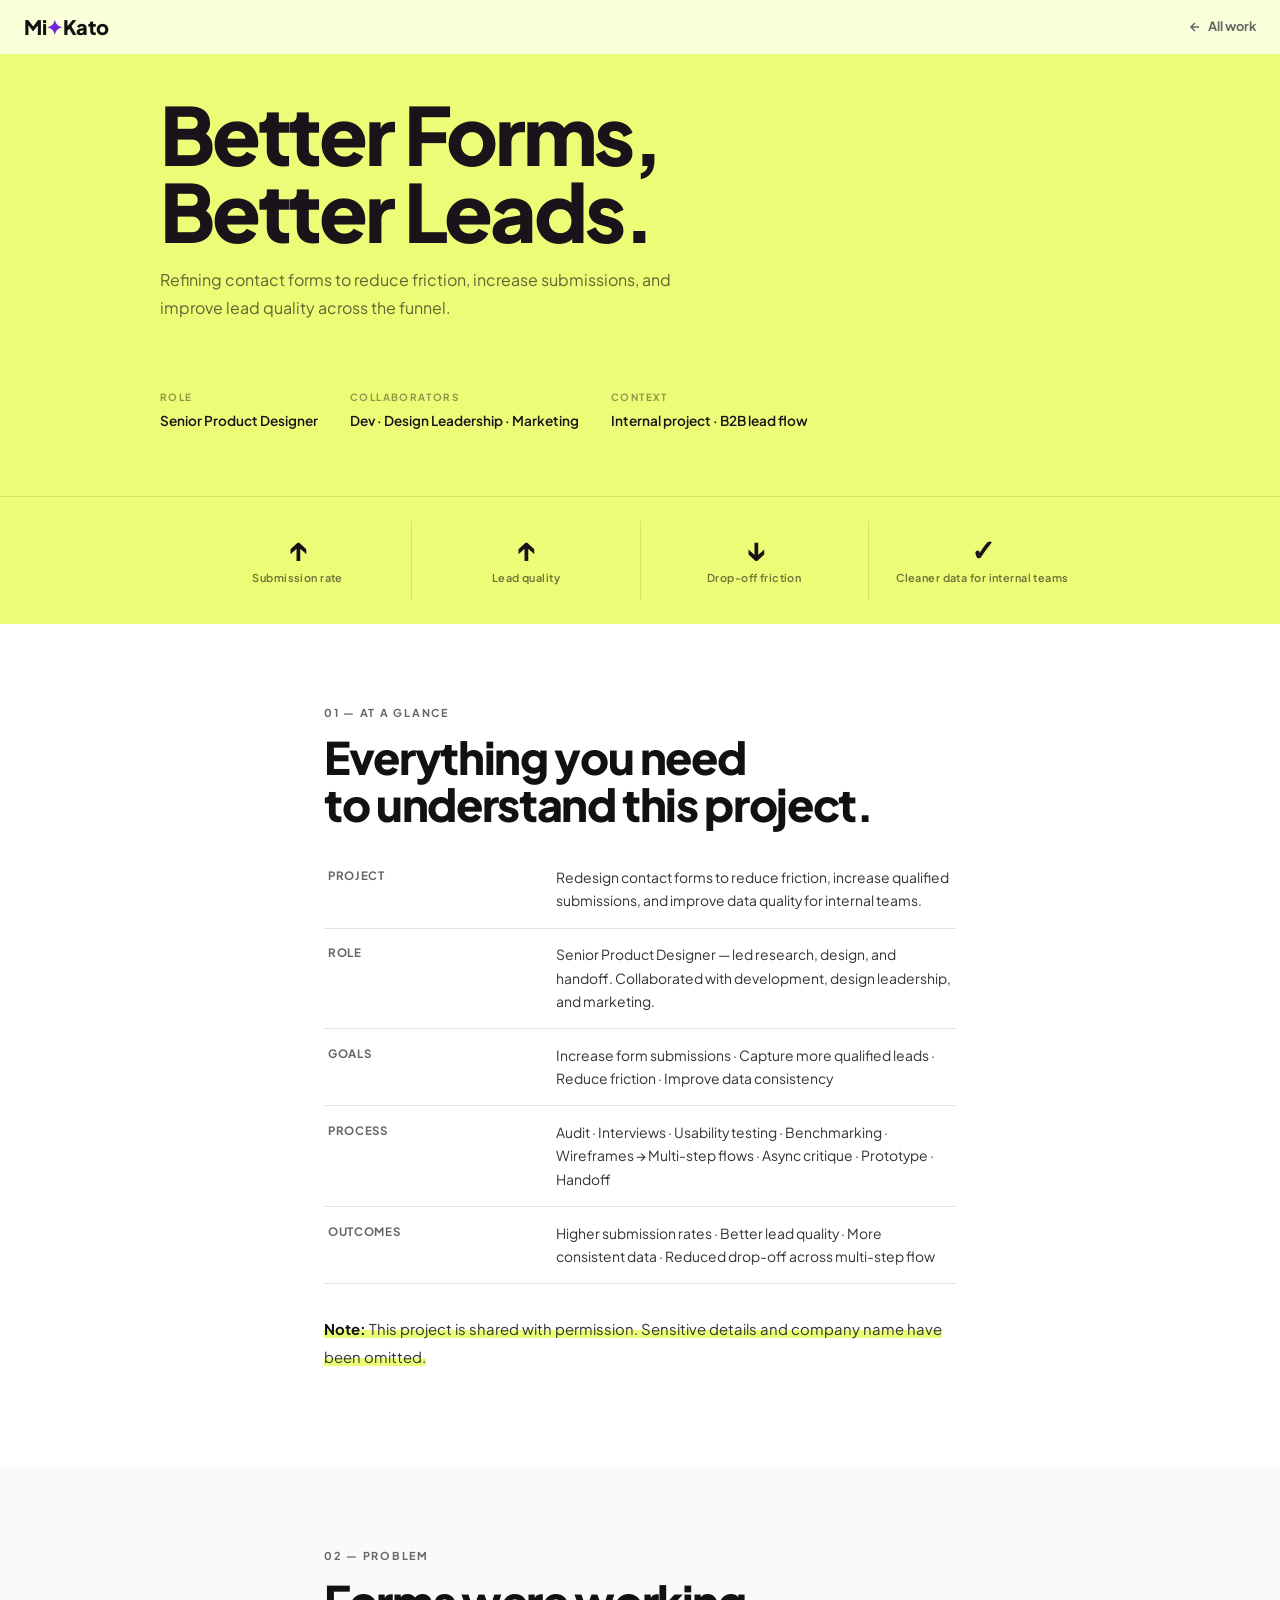
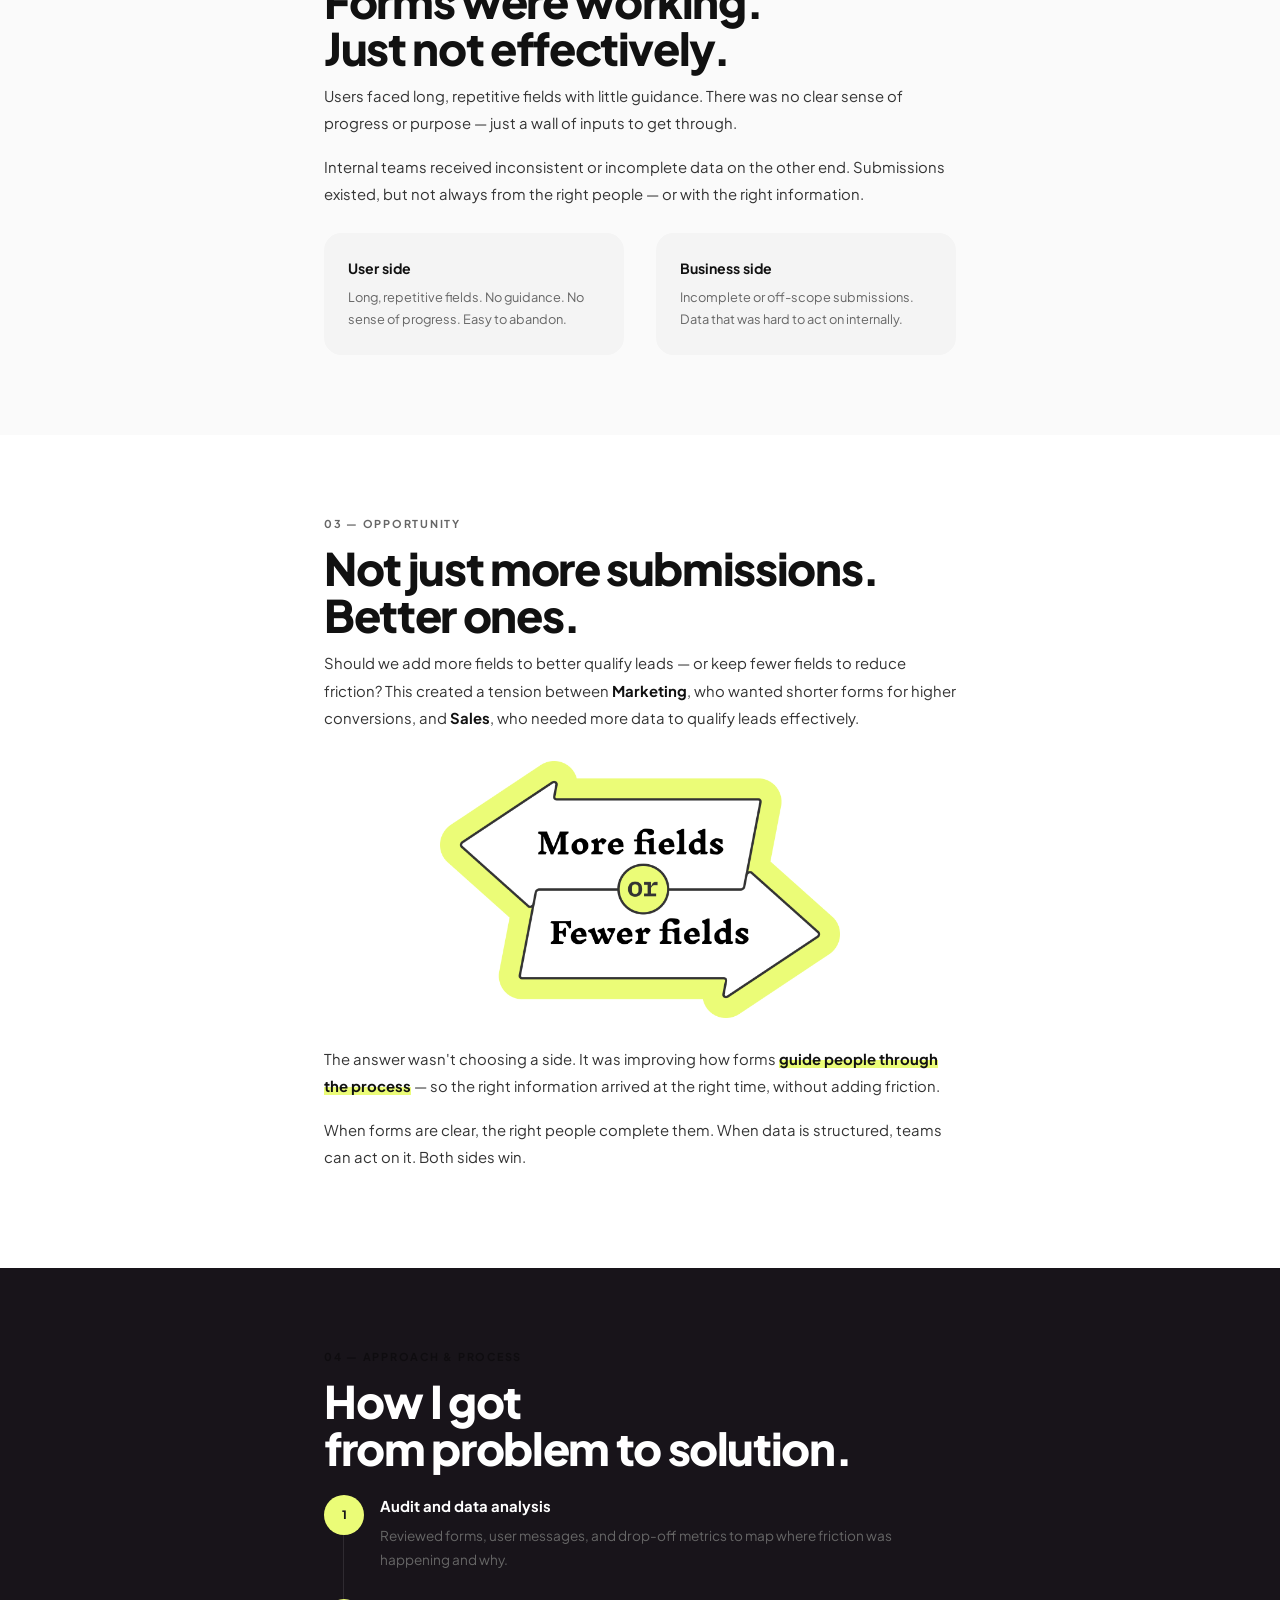
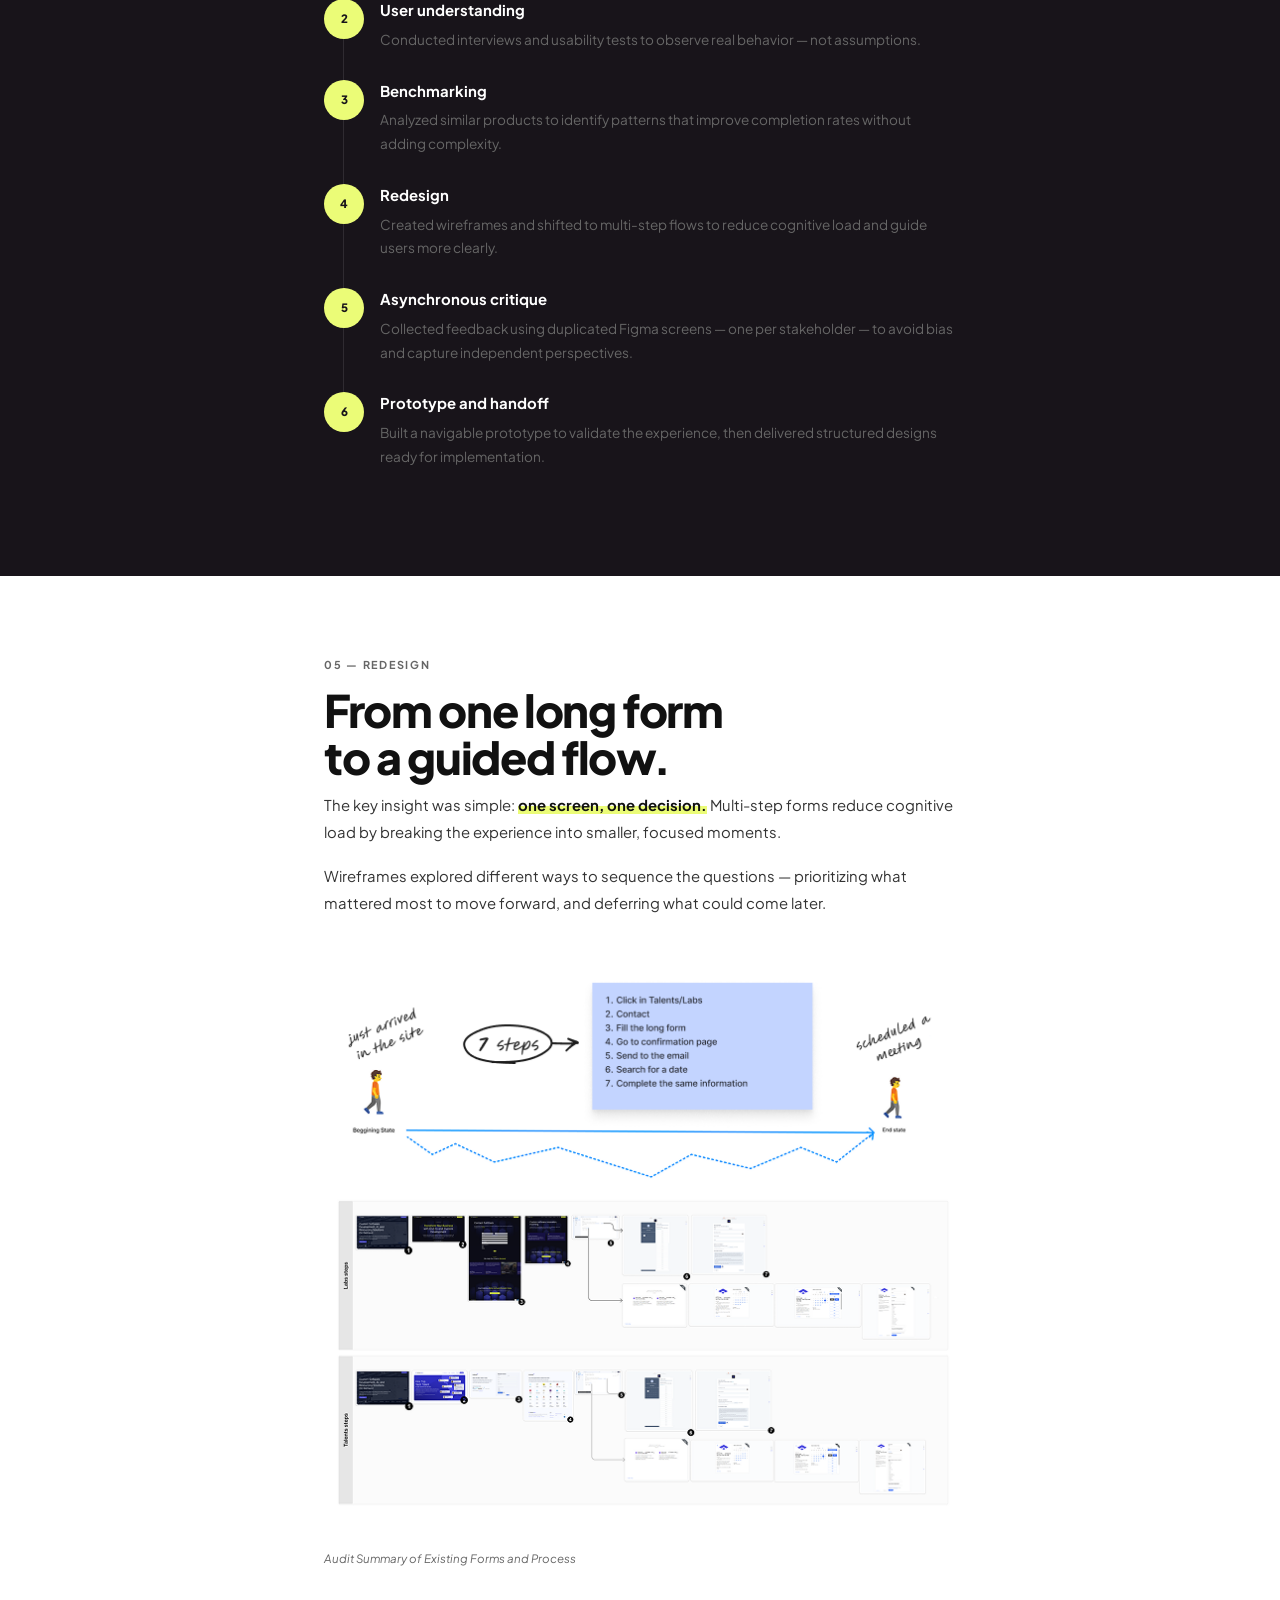
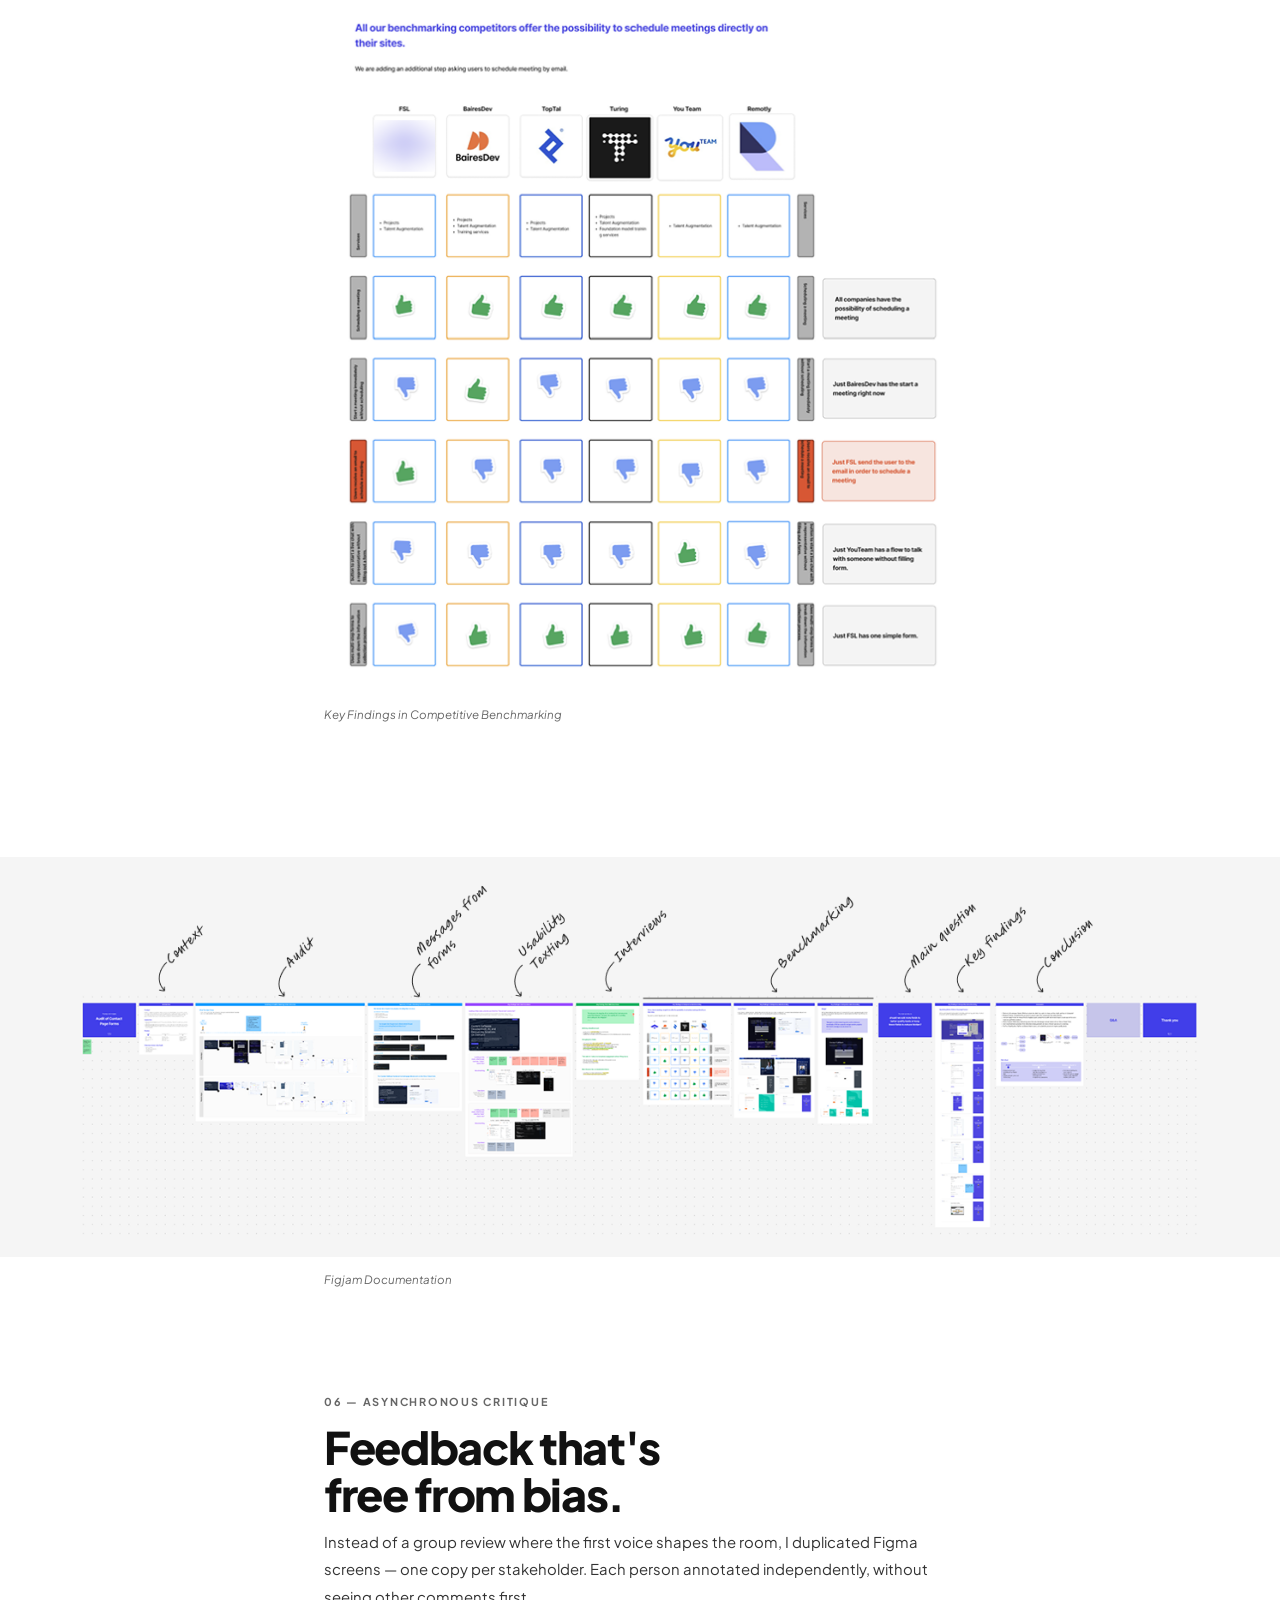
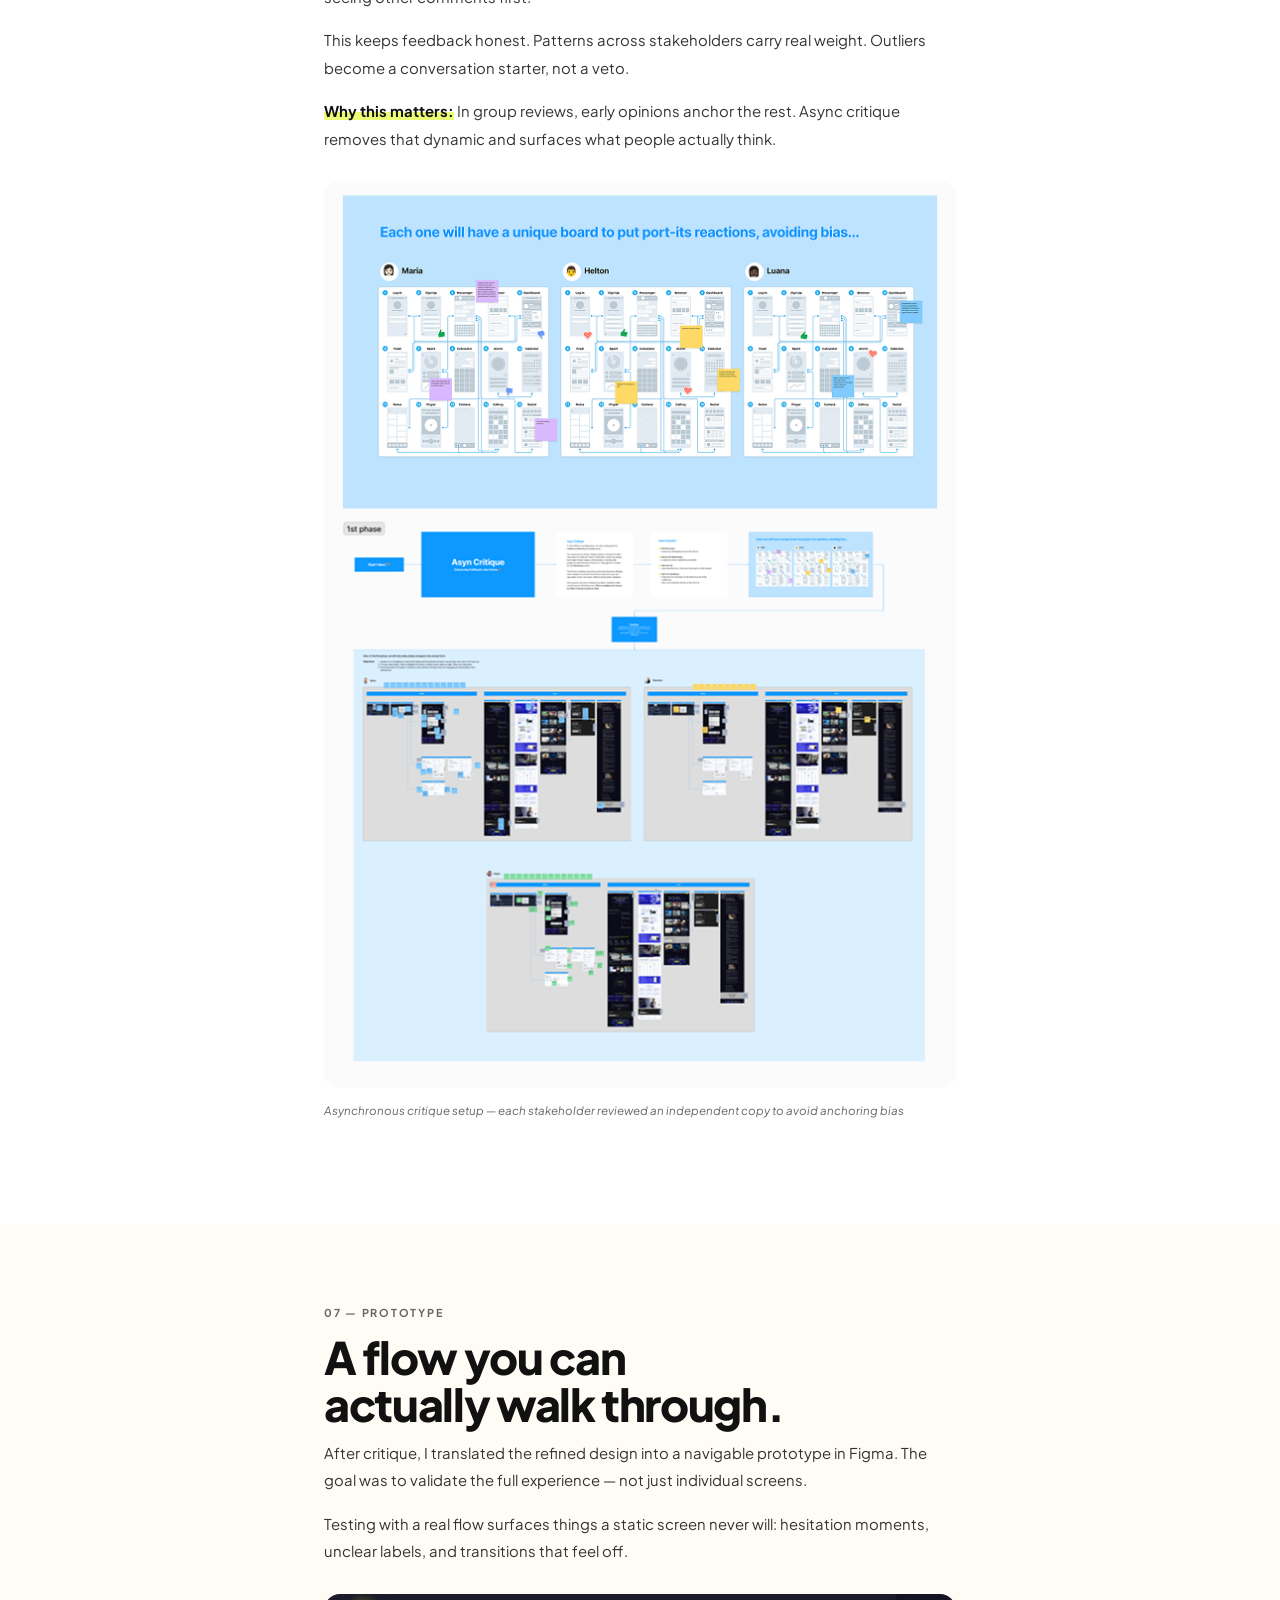
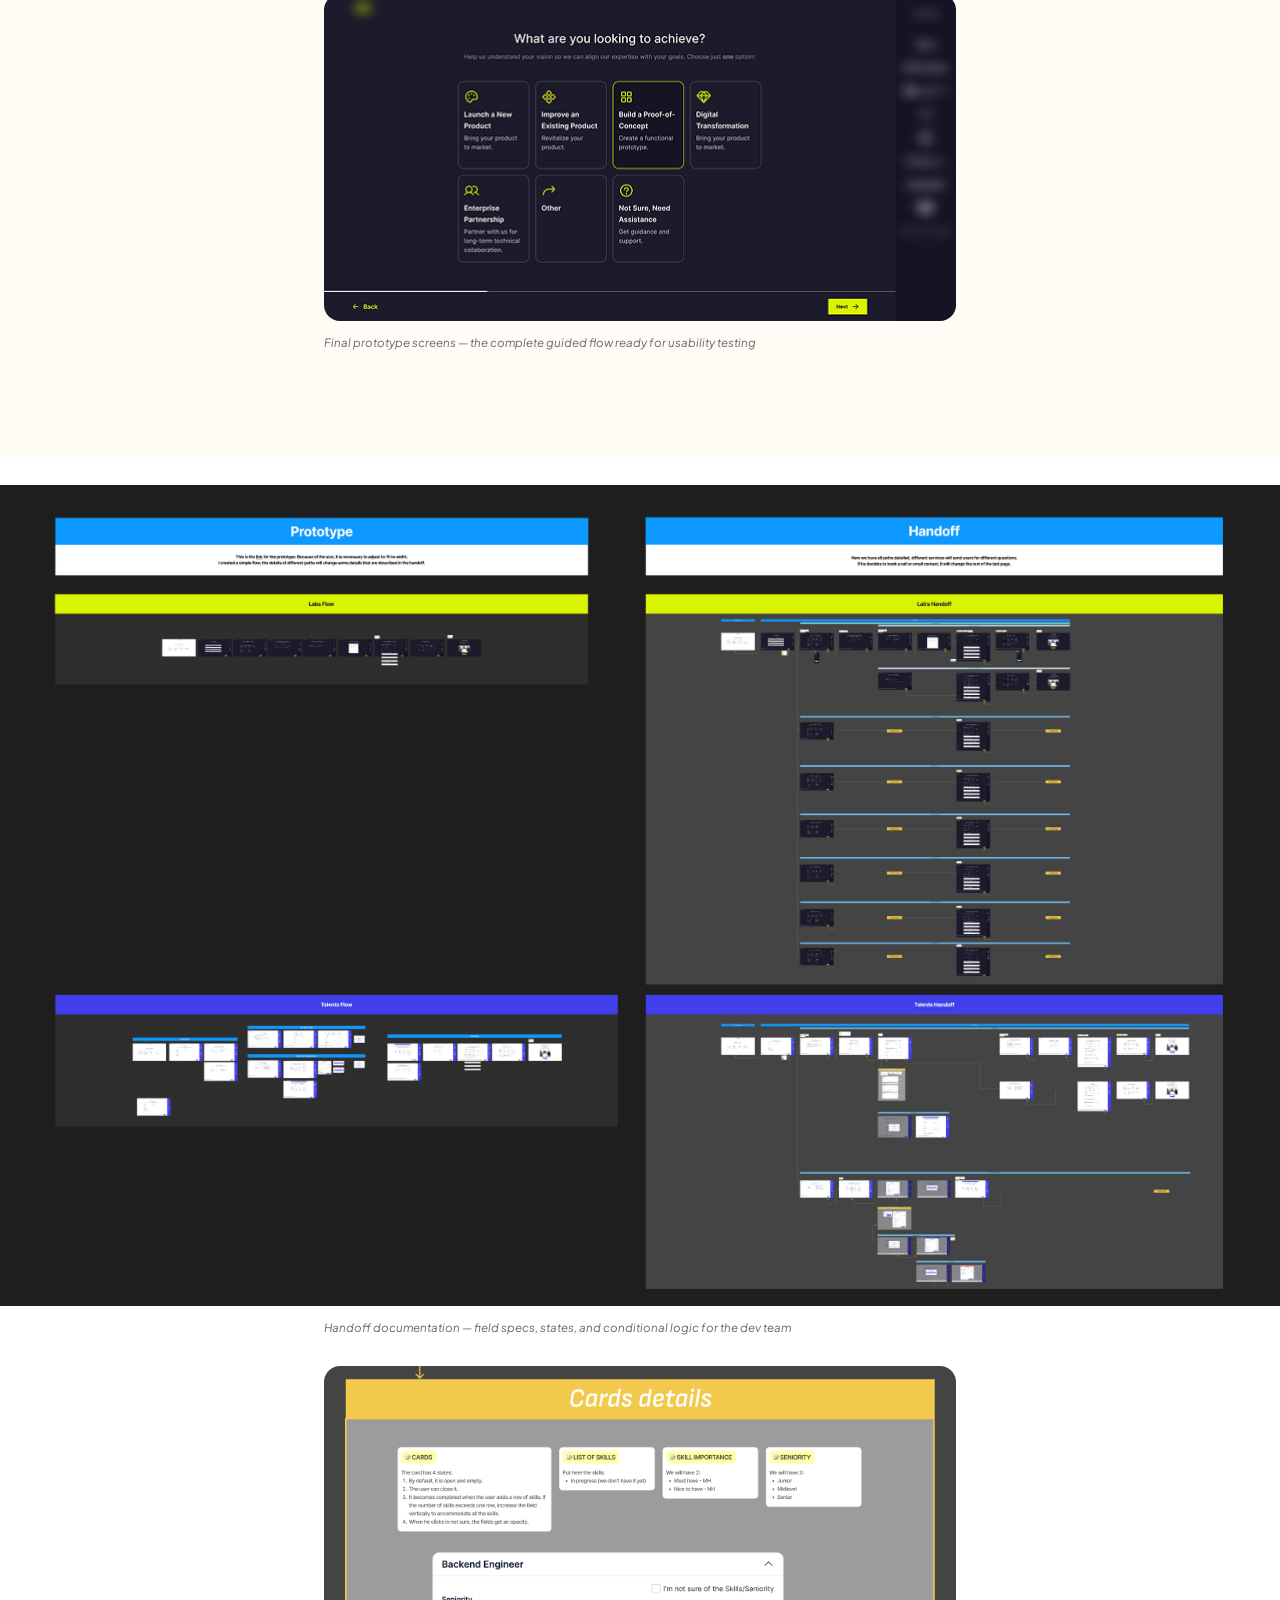
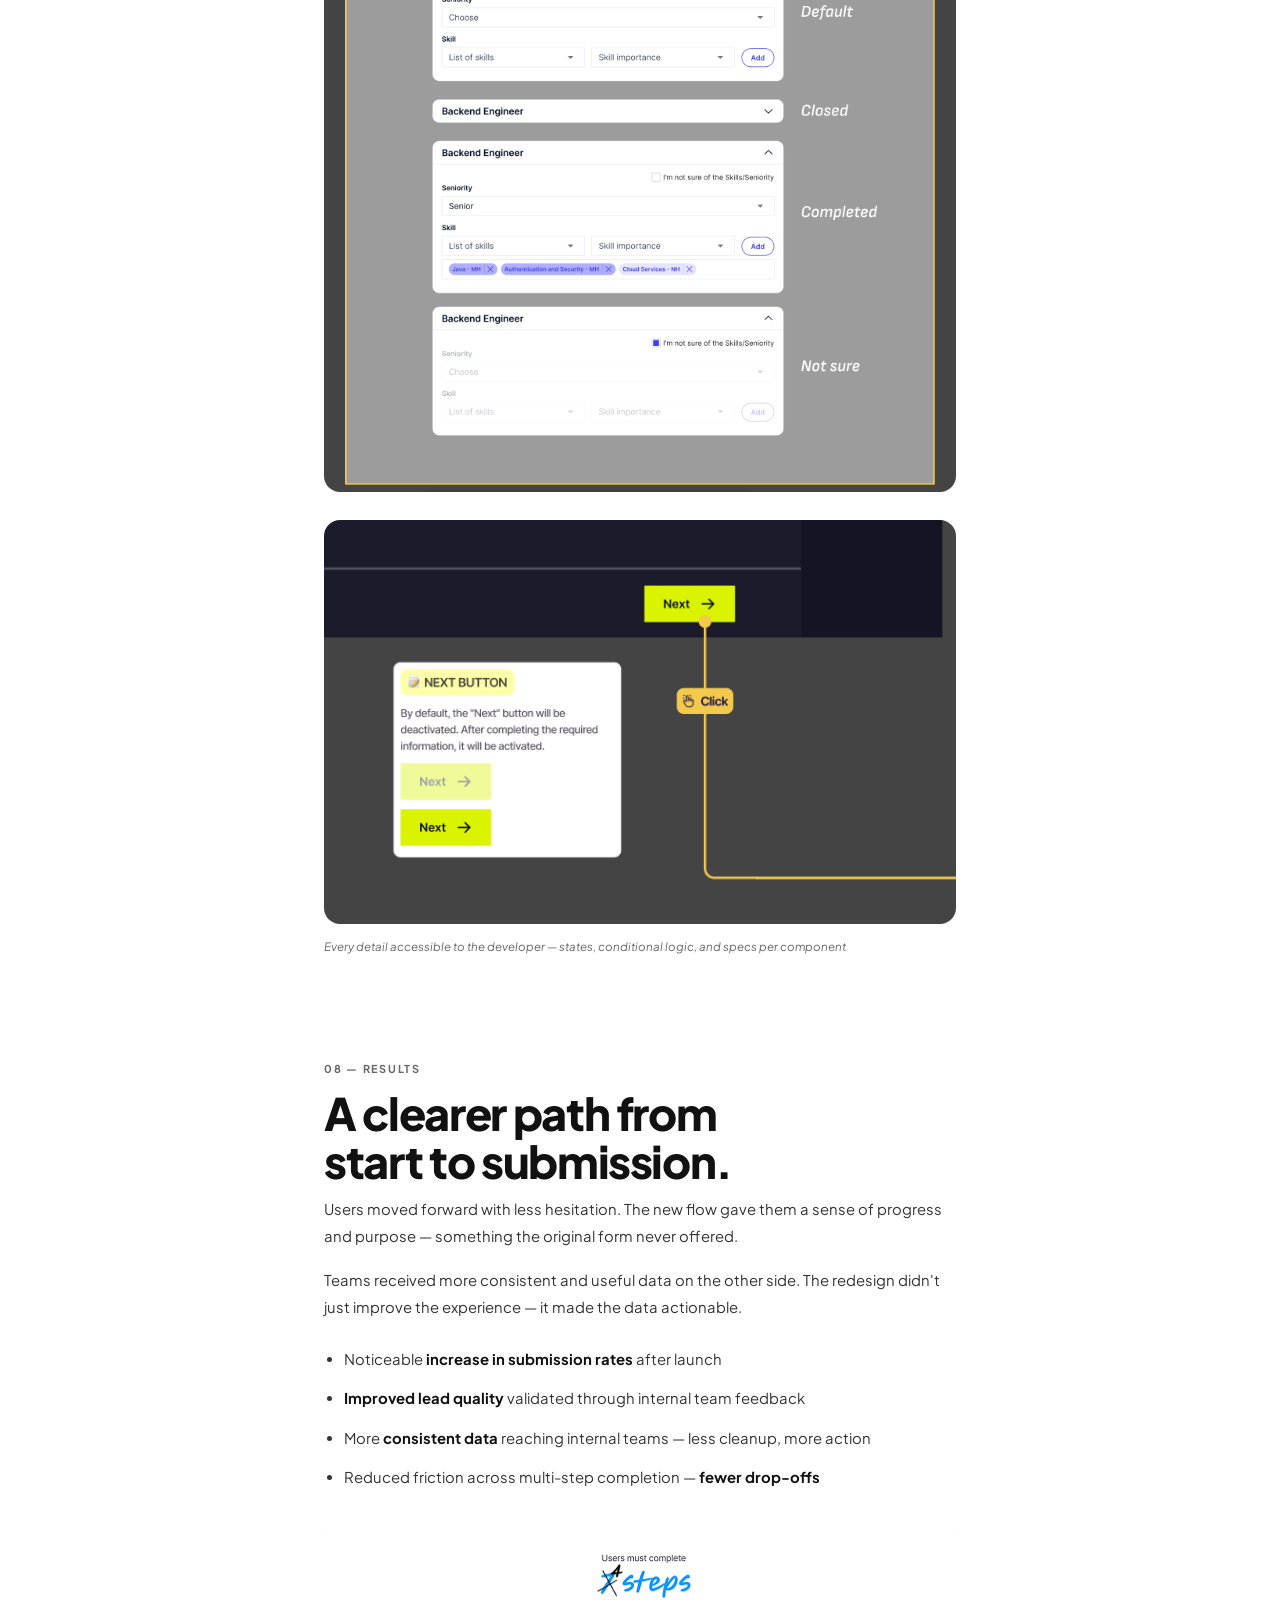
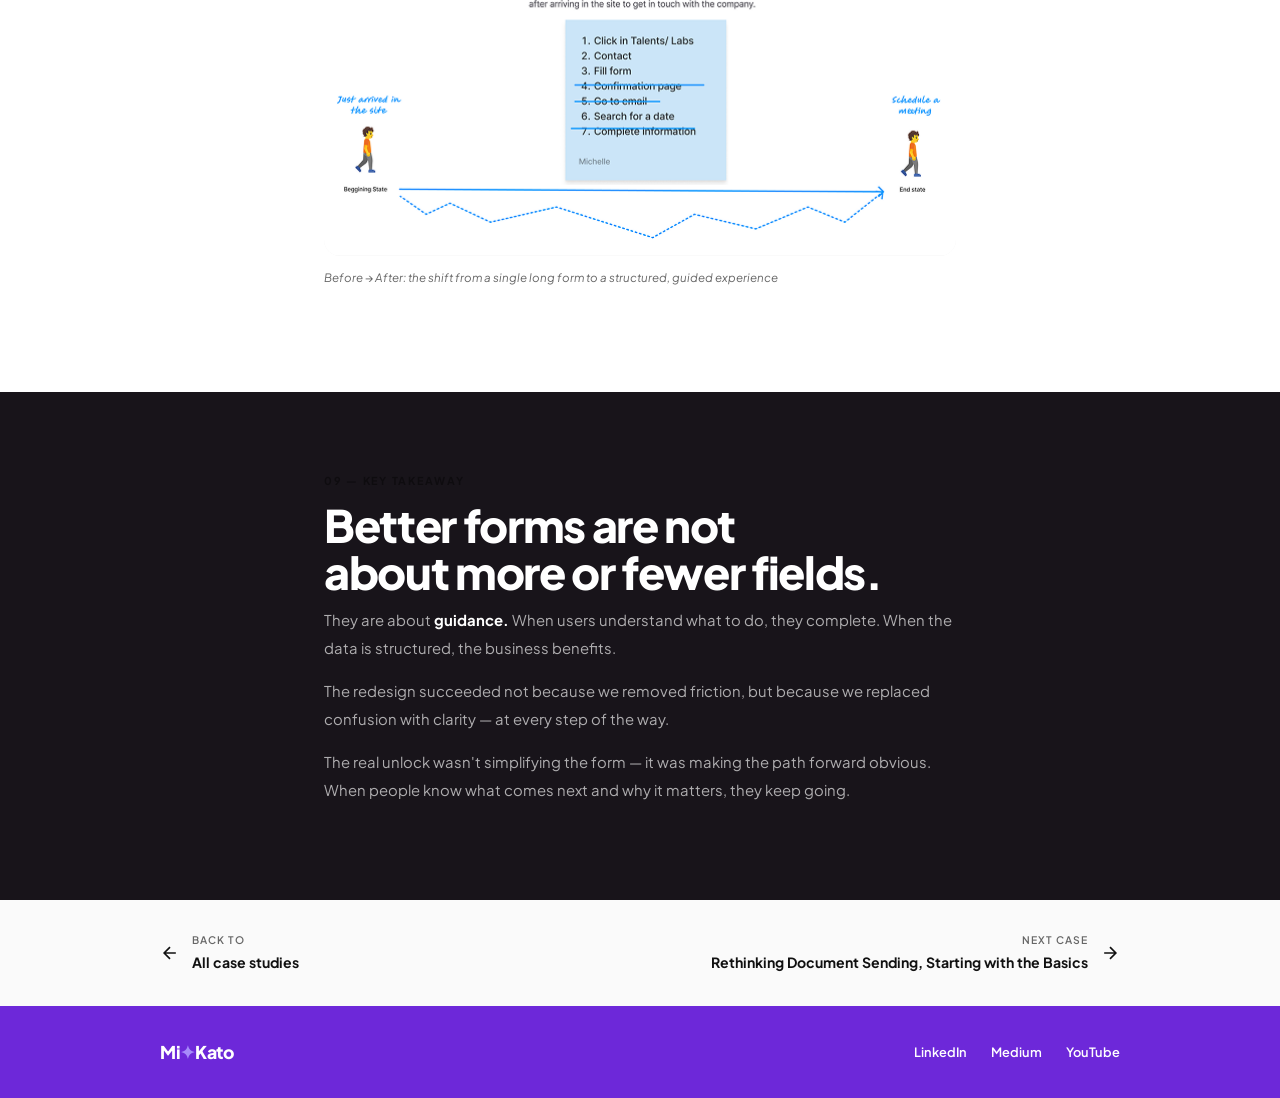
==== case-better-forms-better-leads.html @ cc7397af "Correção index.html" ====
﻿<!DOCTYPE html>
<html lang="en">
<head>
<meta charset="UTF-8"/>
<meta name="viewport" content="width=device-width, initial-scale=1.0"/>
<meta name="robots" content="noindex, nofollow"/>
<title>Better Forms, Better Leads — Michelle Kato</title>
<link rel="preconnect" href="https://fonts.googleapis.com"/>
<link rel="preconnect" href="https://fonts.gstatic.com" crossorigin/>
<link href="https://fonts.googleapis.com/css2?family=Plus+Jakarta+Sans:ital,wght@0,400;0,500;0,600;0,700;0,800;1,400;1,700&display=swap" rel="stylesheet"/>
<style>
*,*::before,*::after{box-sizing:border-box;margin:0;padding:0;}
:root{
  --black:#18141A;
  --white:#ffffff;
  --purple:#6D28D9;
  --purple-light:#f0e0ff;
  --purple-mid:#4e0882;
  --blue:#A855F7;
  --gray:#f4f4f4;
  --ink:#111111;
  --ink-mid:#333333;
  --ink-light:#666666;
  --border:#e0e0e0;
}
html{scroll-behavior:smooth;}
body{font-family:'Plus Jakarta Sans',sans-serif;background:var(--white);color:var(--ink);overflow-x:hidden;line-height:1.6;}

/* PROGRESS */
#prog{position:fixed;top:0;left:0;height:3px;background:var(--purple);width:0%;z-index:999;transition:width .1s linear;border-radius:0 2px 2px 0;}

/* NAV */
nav{position:fixed;top:0;left:0;right:0;z-index:100;padding:0 1.5rem;height:54px;display:flex;align-items:center;justify-content:space-between;background:rgba(255,255,255,.72);backdrop-filter:blur(20px);-webkit-backdrop-filter:blur(20px);border-bottom:1px solid transparent;transition:border-color .3s,background .3s;}
nav.scrolled{border-color:rgba(0,0,0,.08);box-shadow:0 1px 0 rgba(0,0,0,.06);}
.nav-logo{font-family:'Plus Jakarta Sans',sans-serif;font-size:1.25rem;font-weight:900;color:var(--ink);text-decoration:none;letter-spacing:-.02em;}
.nav-logo span{color:var(--purple);}
.nav-back{display:inline-flex;align-items:center;gap:.4rem;font-size:.8rem;font-weight:700;color:var(--ink-light);text-decoration:none;transition:color .2s;}
.nav-back:hover{color:var(--purple);}
.nav-back svg{width:14px;height:14px;stroke:currentColor;fill:none;stroke-width:2.5;}

/* SHARED */
.wrap{max-width:680px;margin:0 auto;width:100%;padding:0 1.5rem;}
.wrap-wide{max-width:960px;margin:0 auto;width:100%;padding:0 1.5rem;}
.eyebrow{font-size:.68rem;font-weight:700;letter-spacing:.16em;text-transform:uppercase;color:var(--ink-light);margin-bottom:.75rem;display:block;}
.eyebrow-w{color:rgba(0,0,0,.4);}

/* REVEAL */
.r{opacity:0;transform:translateY(22px);transition:opacity .65s ease,transform .65s ease;}
.r.on{opacity:1;transform:none;}
.d1{transition-delay:.07s}.d2{transition-delay:.14s}.d3{transition-delay:.21s}.d4{transition-delay:.28s}.d5{transition-delay:.35s}

/* ── HERO ── */
.cs-hero{background:#EBFC77;padding:96px 1.5rem 64px;position:relative;overflow:hidden;}
.cs-hero::before{content:'';position:absolute;top:-120px;right:-120px;width:480px;height:480px;border-radius:50%;display:none;}
.cs-hero-inner{max-width:960px;margin:0 auto;}
.cs-tag{display:inline-flex;align-items:center;gap:.4rem;background:rgba(0,0,0,.08);border-radius:100px;padding:.28rem .9rem;font-size:.7rem;font-weight:700;letter-spacing:.1em;text-transform:uppercase;color:rgba(0,0,0,.7);margin-bottom:1.25rem;}
.cs-h1{font-weight:900;font-size:clamp(2.4rem,7vw,5rem);line-height:.96;letter-spacing:-.04em;color:var(--black);margin-bottom:1rem;}
.cs-h1 em{font-style:normal;color:var(--black);}
.cs-subtitle{font-size:1rem;color:rgba(0,0,0,.6);line-height:1.75;max-width:560px;margin-bottom:2.5rem;}
.cs-meta{display:flex;flex-wrap:wrap;gap:2rem;padding-top:1.75rem;}
.cs-meta-label{font-size:.62rem;font-weight:700;letter-spacing:.14em;text-transform:uppercase;color:rgba(0,0,0,.4);margin-bottom:.3rem;}
.cs-meta-value{font-size:.85rem;font-weight:600;color:var(--black);}

/* ── HERO IMAGE PLACEHOLDER ── */
.hero-img-wrap{width:100%;overflow:hidden;background:#F4F2F5;}
.hero-img{width:100%;background:#F4F2F5;border:none;display:flex;align-items:center;justify-content:center;}
.hero-img img{display:block;width:100%;max-width:1440px;height:auto;margin:0 auto;}
@media(max-width:600px){
  .hero-img-wrap{padding:0 1.5rem;}
  .hero-img{border-radius:.875rem;}
}
.img-ph{text-align:center;color:#bbb;}
.img-ph svg{width:32px;height:32px;display:block;margin:0 auto .5rem;stroke:currentColor;fill:none;stroke-width:1.2;}
.img-ph p{font-size:.72rem;}

/* ── OVERVIEW STRIP ── */
.overview-strip{background:#EBFC77;padding:24px 0;border-top:1px solid rgba(0,0,0,.1);}
.ov-grid{display:grid;grid-template-columns:repeat(2,1fr);gap:1px;background:rgba(0,0,0,.1);}
@media(min-width:640px){.ov-grid{grid-template-columns:repeat(4,1fr);}}
.ov-cell{background:#EBFC77;padding:.85rem;text-align:center;}
.ov-val{font-weight:900;font-size:1.8rem;color:var(--black);letter-spacing:-.04em;line-height:1;}
.ov-lbl{font-size:.68rem;color:rgba(0,0,0,.55);margin-top:.35rem;font-weight:600;letter-spacing:.04em;}

/* ── SECTION BLOCKS ── */
.sec-white{padding:80px 0;background:var(--white);}
.sec-gray{padding:80px 0;background:#fafafa;}
.sec-black{padding:80px 0;background:var(--black);}
.sec-purple{padding:80px 0;background:#EBFC77;}

.sec-h{font-weight:900;font-size:clamp(1.8rem,4.5vw,2.8rem);line-height:1.05;letter-spacing:-.03em;color:var(--ink);margin-bottom:.75rem;}
.sec-h em{font-style:normal;color:var(--ink);}
.sec-h-w{color:var(--white);}
.sec-h-w em{color:var(--white)!important;}
.sec-purple .sec-h-w{color:var(--black);}
.sec-purple .sec-h-w em{color:var(--black)!important;}

.body-text{font-size:.93rem;color:var(--ink-mid);line-height:1.85;margin-bottom:1rem;}
.body-text-w{color:rgba(255,255,255,.65);}
.body-text strong{color:var(--ink);font-weight:700;}
.body-text-w strong{color:var(--white);}
.sec-purple .body-text-w{color:rgba(0,0,0,.65);}
.sec-purple .body-text-w strong{color:var(--black);}
.sec-purple .eyebrow-w{color:rgba(0,0,0,.4);}

/* ── IMAGE BLOCK ── */
.img-block{width:100%;background:var(--gray);border-radius:1rem;overflow:hidden;margin:1.75rem 0;}
.img-block img{width:100%;height:auto;display:block;}
.img-full{width:100%;margin:1.75rem 0;background:#F5F5F5;overflow:hidden;}
.img-full img{width:100%;max-width:1200px;height:auto;display:block;margin:0 auto;}
.img-full-dark{background:#1E1E1E;}
.img-caption{font-size:.72rem;color:var(--ink-light);margin-top:-.9rem;margin-bottom:1.5rem;font-style:italic;}
.img-caption-w{color:rgba(0,0,0,.4);}

/* ── TWO COL ── */
.two-col{display:grid;grid-template-columns:1fr;gap:2rem;margin-top:1.5rem;}
@media(min-width:640px){.two-col{grid-template-columns:1fr 1fr;}}
.col-card{background:rgba(255,255,255,.04);border-radius:1.1rem;padding:1.5rem;}
.col-card-w{background:var(--gray);border-radius:1.1rem;padding:1.5rem;}
.col-card-title{font-weight:700;font-size:.88rem;color:rgba(255,255,255,.85);margin-bottom:.5rem;}
.col-card-title-dark{font-weight:700;font-size:.88rem;color:var(--ink);margin-bottom:.5rem;}
.col-card-desc{font-size:.8rem;color:rgba(255,255,255,.4);line-height:1.7;}
.col-card-desc-dark{font-size:.8rem;color:var(--ink-light);line-height:1.7;}

/* ── INSIGHT CARDS ── */
.insight-card{padding:.9rem 1.1rem;background:rgba(109,40,217,.05);border-radius:0 .75rem .75rem 0;margin-bottom:.75rem;}
.insight-card-w{padding:.9rem 1.1rem;background:rgba(0,0,0,.06);border-radius:0 .75rem .75rem 0;margin-bottom:.75rem;}
.insight-text{font-size:.87rem;color:var(--ink-mid);line-height:1.7;}
.insight-text-w{font-size:.87rem;color:rgba(0,0,0,.65);line-height:1.7;}

/* ── QUOTE ── */
.q{background:var(--gray);border-radius:1rem;padding:1.4rem;margin-top:1.25rem;}
.q-dark{background:rgba(255,255,255,.04);border-radius:1rem;padding:1.4rem;margin-top:1.25rem;}
.qt{font-size:.88rem;color:var(--ink-mid);line-height:1.8;font-style:italic;margin-bottom:.9rem;}
.qt::before{content:'\201C';font-size:1.7rem;color:var(--ink-light);line-height:0;vertical-align:-.3em;margin-right:2px;font-style:normal;}
.qt-w{color:rgba(0,0,0,.7);}
.qt-w::before{color:rgba(0,0,0,.25);}
.qa{display:flex;align-items:center;gap:.6rem;}
.av{width:34px;height:34px;border-radius:50%;background:#e8e8e8;display:flex;align-items:center;justify-content:center;font-weight:700;font-size:.72rem;color:var(--ink-mid);flex-shrink:0;}
.av-p{background:rgba(0,0,0,.12);color:var(--black);}
.an{font-weight:700;font-size:.82rem;color:var(--ink);}
.an-w{color:rgba(0,0,0,.85);}
.ar{font-size:.68rem;color:var(--ink-light);}
.ar-w{color:rgba(0,0,0,.45);}

/* ── SCORE / OUTCOME HIGHLIGHT ── */
.score-band{background:var(--black);padding:52px 0;}
.score-grid{display:flex;flex-wrap:wrap;gap:0;justify-content:center;}
.score-item{padding:1.75rem 2.5rem;text-align:center;}

.score-val{font-weight:900;font-size:2.6rem;color:var(--white);letter-spacing:-.05em;line-height:1;}
.score-lbl{font-size:.72rem;color:rgba(255,255,255,.38);margin-top:.4rem;letter-spacing:.04em;max-width:100px;line-height:1.4;}

/* ── PROCESS STEPS ── */
.steps{display:flex;flex-direction:column;gap:0;margin-top:1.5rem;position:relative;}
.step{display:grid;grid-template-columns:40px 1fr;gap:1rem;padding-bottom:1.75rem;position:relative;}
.step::before{content:'';position:absolute;left:19px;top:40px;bottom:0;width:1px;background:rgba(255,255,255,.1);}
.step:last-child::before{display:none;}
.step-num{width:40px;height:40px;border-radius:50%;background:#EBFC77;display:flex;align-items:center;justify-content:center;font-weight:800;font-size:.72rem;color:var(--black);flex-shrink:0;position:relative;z-index:1;}
.step-body{}
.step-title{font-weight:700;font-size:.93rem;color:var(--ink);margin-bottom:.3rem;}
.step-desc{font-size:.85rem;color:var(--ink-light);line-height:1.75;}

/* ── SUMMARY TABLE ── */
.summary-table{width:100%;border-collapse:collapse;margin-top:1.5rem;}
.summary-table tr{border-bottom:1px solid var(--border);}

.summary-table td{padding:.9rem .25rem;vertical-align:top;font-size:.87rem;line-height:1.7;}
.summary-table td:first-child{width:36%;font-weight:700;color:var(--ink-light);font-size:.72rem;letter-spacing:.06em;text-transform:uppercase;padding-right:1rem;}
.summary-table td:last-child{color:var(--ink-mid);}

/* ── TAGS / PILLS ── */
.tag-row{display:flex;flex-wrap:wrap;gap:.4rem;margin-top:.5rem;}
.tag{display:inline-block;background:rgba(109,40,217,.07);border-radius:100px;padding:.18rem .65rem;font-size:.7rem;font-weight:600;color:var(--ink-mid);letter-spacing:.02em;}

/* ── CASE NAV ── */
.case-nav{background:#fafafa;padding:2rem 1.5rem;}
.case-nav-inner{max-width:960px;margin:0 auto;display:flex;justify-content:space-between;align-items:center;gap:1rem;flex-wrap:wrap;}
.cn-link{display:flex;align-items:center;gap:.75rem;text-decoration:none;color:var(--ink);font-weight:700;font-size:.88rem;transition:color .2s;}
.cn-link:hover{color:var(--purple);}
.cn-link svg{width:20px;height:20px;stroke:currentColor;fill:none;stroke-width:2;}
@media(max-width:540px){.case-nav-inner{flex-direction:column;align-items:flex-start;gap:1.5rem;}.cn-link:last-child div{text-align:left;}}
.cn-label{font-size:.65rem;font-weight:600;letter-spacing:.1em;text-transform:uppercase;color:var(--ink-light);margin-bottom:.15rem;}

/* ── FOOTER ── */
footer{background:var(--purple);padding:2rem 1.5rem;}
.fi{max-width:960px;margin:0 auto;display:flex;align-items:center;justify-content:space-between;flex-wrap:wrap;gap:1rem;}
.flogo{font-weight:900;font-size:1.1rem;color:var(--white);letter-spacing:-.02em;}
.flogo span{color:#A78BFA;}
.flinks{display:flex;gap:1.5rem;}
.flinks a{font-size:.8rem;font-weight:600;color:var(--white);text-decoration:none;transition:color .2s;}
.flinks a:hover{color:rgba(255,255,255,.65);}

/* ── BTT ── */
#btt{position:fixed;bottom:1.5rem;right:1.5rem;width:40px;height:40px;border-radius:50%;background:var(--purple);border:none;cursor:pointer;display:flex;align-items:center;justify-content:center;opacity:0;pointer-events:none;transition:opacity .3s;z-index:90;}
#btt.show{opacity:1;pointer-events:all;}
#btt svg{width:16px;height:16px;stroke:var(--white);fill:none;stroke-width:2.5;}

/* ── NOTE BAR ── */
.note-bar{background:#fefce8;border-radius:.75rem;padding:.75rem 1rem;font-size:.78rem;color:#78350f;margin-top:2rem;line-height:1.65;}
.note-bar strong{color:#92400e;}
.hl{display:inline;background:linear-gradient(rgba(235,252,119,0) 55%,#EBFC77 55%);white-space:normal;}.hl-strong{display:inline;background:linear-gradient(rgba(220,245,60,0) 55%,#DCF53C 55%);white-space:normal;}.hl-dark{display:inline;background:linear-gradient(rgba(200,230,30,0) 55%,#C8E61E 55%);white-space:normal;}</style>
</head>
<body>

<div id="prog"></div>

<nav id="nav">
  <a href="index.html" class="nav-logo">Mi<span>✦</span>Kato</a>
  <a href="index.html#work" class="nav-back">
    <svg viewBox="0 0 24 24"><path d="M19 12H5M12 5l-7 7 7 7"/></svg>
    All work
  </a>
</nav>


<!-- ═══ HERO ═══ -->
<div class="cs-hero">
  <div class="cs-hero-inner">
    <h1 class="cs-h1 r d1">Better Forms,<br/><em>Better Leads.</em></h1>
    <p class="cs-subtitle r d2">Refining contact forms to reduce friction, increase submissions, and improve lead quality across the funnel.</p>
    <div class="cs-meta r d3">
      <div>
        <div class="cs-meta-label">Role</div>
        <div class="cs-meta-value">Senior Product Designer</div>
      </div>
      <div>
        <div class="cs-meta-label">Collaborators</div>
        <div class="cs-meta-value">Dev · Design Leadership · Marketing</div>
      </div>
      <div>
        <div class="cs-meta-label">Context</div>
        <div class="cs-meta-value">Internal project · B2B lead flow</div>
      </div>
    </div>
  </div>
</div>



<!-- ═══ OVERVIEW STRIP ═══ -->
<div class="overview-strip">
  <div class="wrap-wide">
    <div class="ov-grid r">
      <div class="ov-cell">
        <div class="ov-val">↑</div>
        <div class="ov-lbl">Submission rate</div>
      </div>
      <div class="ov-cell">
        <div class="ov-val">↑</div>
        <div class="ov-lbl">Lead quality</div>
      </div>
      <div class="ov-cell">
        <div class="ov-val">↓</div>
        <div class="ov-lbl">Drop-off friction</div>
      </div>
      <div class="ov-cell">
        <div class="ov-val">✓</div>
        <div class="ov-lbl">Cleaner data for internal teams</div>
      </div>
    </div>
  </div>
</div>


<!-- ═══ SUMMARY ═══ -->
<div class="sec-white">
  <div class="wrap">
    <span class="eyebrow r">01 — At a glance</span>
    <h2 class="sec-h r d1">Everything you need<br/>to <em>understand this project.</em></h2>

    <table class="summary-table r d2">
      <tr>
        <td>Project</td>
        <td>Redesign contact forms to reduce friction, increase qualified submissions, and improve data quality for internal teams.</td>
      </tr>
      <tr>
        <td>Role</td>
        <td>Senior Product Designer — led research, design, and handoff. Collaborated with development, design leadership, and marketing.</td>
      </tr>
      <tr>
        <td>Goals</td>
        <td>
          <div>Increase form submissions · Capture more qualified leads · Reduce friction · Improve data consistency</div>
        </td>
      </tr>
      <tr>
        <td>Process</td>
        <td>Audit · Interviews · Usability testing · Benchmarking · Wireframes → Multi-step flows · Async critique · Prototype · Handoff</td>
      </tr>
      <tr>
        <td>Outcomes</td>
        <td>Higher submission rates · Better lead quality · More consistent data · Reduced drop-off across multi-step flow</td>
      </tr>
    </table>

    <p class="body-text r d3" style="margin-top:2rem;"><span class="hl"><strong>Note:</strong> This project is shared with permission. Sensitive details and company name have been omitted.</span></p>
  </div>
</div>


<!-- ═══ PROBLEM ═══ -->
<div class="sec-gray">
  <div class="wrap">
    <span class="eyebrow r">02 — Problem</span>
    <h2 class="sec-h r d1">Forms were working.<br/>Just not <em>effectively.</em></h2>
    <p class="body-text r d2">Users faced long, repetitive fields with little guidance. There was no clear sense of progress or purpose — just a wall of inputs to get through.</p>
    <p class="body-text r d3">Internal teams received inconsistent or incomplete data on the other end. Submissions existed, but not always from the right people — or with the right information.</p>

    <div class="two-col r d4">
      <div class="col-card-w">
        <div class="col-card-title-dark">User side</div>
        <div class="col-card-desc-dark">Long, repetitive fields. No guidance. No sense of progress. Easy to abandon.</div>
      </div>
      <div class="col-card-w">
        <div class="col-card-title-dark">Business side</div>
        <div class="col-card-desc-dark">Incomplete or off-scope submissions. Data that was hard to act on internally.</div>
      </div>
    </div>
  </div>
</div>


<!-- ═══ OPPORTUNITY ═══ -->
<div class="sec-white">
  <div class="wrap">
    <span class="eyebrow r">03 — Opportunity</span>
    <h2 class="sec-h r d1">Not just more submissions.<br/><em>Better</em> ones.</h2>

    <p class="body-text r d2">Should we add more fields to better qualify leads — or keep fewer fields to reduce friction? This created a tension between <strong>Marketing</strong>, who wanted shorter forms for higher conversions, and <strong>Sales</strong>, who needed more data to qualify leads effectively.</p>

    <div class="r" style="display:flex;justify-content:center;margin:1.75rem 0;">
      <img src="imgs/f-img.png" alt="" style="width:400px;max-width:100%;height:auto;display:block;"/>
    </div>

    <p class="body-text r d3">The answer wasn't choosing a side. It was improving how forms <span class="hl"><strong>guide people through the process</strong></span> — so the right information arrived at the right time, without adding friction.</p>
    <p class="body-text r d4">When forms are clear, the right people complete them. When data is structured, teams can act on it. Both sides win.</p>
  </div>
</div>


<!-- ═══ WHAT I DID ═══ -->
<div class="sec-black">
  <div class="wrap">
    <span class="eyebrow eyebrow-w r">04 — Approach & Process</span>
    <h2 class="sec-h sec-h-w r d1">How I got<br/>from problem to <em>solution.</em></h2>

    <div class="steps r d2">
      <div class="step">
        <div class="step-num">1</div>
        <div class="step-body">
          <div class="step-title" style="color:var(--white);">Audit and data analysis</div>
          <div class="step-desc">Reviewed forms, user messages, and drop-off metrics to map where friction was happening and why.</div>
        </div>
      </div>
      <div class="step">
        <div class="step-num">2</div>
        <div class="step-body">
          <div class="step-title" style="color:var(--white);">User understanding</div>
          <div class="step-desc">Conducted interviews and usability tests to observe real behavior — not assumptions.</div>
        </div>
      </div>
      <div class="step">
        <div class="step-num">3</div>
        <div class="step-body">
          <div class="step-title" style="color:var(--white);">Benchmarking</div>
          <div class="step-desc">Analyzed similar products to identify patterns that improve completion rates without adding complexity.</div>
        </div>
      </div>
      <div class="step">
        <div class="step-num">4</div>
        <div class="step-body">
          <div class="step-title" style="color:var(--white);">Redesign</div>
          <div class="step-desc">Created wireframes and shifted to multi-step flows to reduce cognitive load and guide users more clearly.</div>
        </div>
      </div>
      <div class="step">
        <div class="step-num">5</div>
        <div class="step-body">
          <div class="step-title" style="color:var(--white);">Asynchronous critique</div>
          <div class="step-desc">Collected feedback using duplicated Figma screens — one per stakeholder — to avoid bias and capture independent perspectives.</div>
        </div>
      </div>
      <div class="step">
        <div class="step-num">6</div>
        <div class="step-body">
          <div class="step-title" style="color:var(--white);">Prototype and handoff</div>
          <div class="step-desc">Built a navigable prototype to validate the experience, then delivered structured designs ready for implementation.</div>
        </div>
      </div>
    </div>
  </div>
</div>


<!-- ═══ REDESIGN + IMAGES ═══ -->
<div class="sec-white">
  <div class="wrap">
    <span class="eyebrow r">05 — Redesign</span>
    <h2 class="sec-h r d1">From one long form<br/>to a <em>guided flow.</em></h2>
    <p class="body-text r d2">The key insight was simple: <span class="hl"><strong>one screen, one decision.</strong></span> Multi-step forms reduce cognitive load by breaking the experience into smaller, focused moments.</p>
    <p class="body-text r d3">Wireframes explored different ways to sequence the questions — prioritizing what mattered most to move forward, and deferring what could come later.</p>

    <div class="img-block r">
      <img src="imgs/f-img1.png" alt="Audit Summary of Existing Forms and Process"/>
    </div>
    <p class="img-caption r">Audit Summary of Existing Forms and Process</p>

    <div class="img-block r">
      <img src="imgs/f-img2.png" alt="Key Findings in Competitive Benchmarking"/>
    </div>
    <p class="img-caption r">Key Findings in Competitive Benchmarking</p>

  </div>
</div>
<div class="img-full r">
  <img src="imgs/f-img3.png" alt="Figjam Documentation"/>
</div>
<p class="img-caption r" style="max-width:680px;margin-left:auto;margin-right:auto;padding:0 1.5rem;">Figjam Documentation</p>


<!-- ═══ ASYNC CRITIQUE + IMAGES ═══ -->
<div class="sec-white">
  <div class="wrap">
    <span class="eyebrow r">06 — Asynchronous Critique</span>
    <h2 class="sec-h r d1">Feedback that's<br/><em>free from bias.</em></h2>
    <p class="body-text r d2">Instead of a group review where the first voice shapes the room, I duplicated Figma screens — one copy per stakeholder. Each person annotated independently, without seeing other comments first.</p>
    <p class="body-text r d3">This keeps feedback honest. Patterns across stakeholders carry real weight. Outliers become a conversation starter, not a veto.</p>

    <p class="body-text r d4"><span class="hl"><strong>Why this matters:</strong></span> In group reviews, early opinions anchor the rest. Async critique removes that dynamic and surfaces what people actually think.</p>

    <div class="img-block r">
      <img src="imgs/f-img4.png" alt="Figma with duplicated screens and stakeholder comments"/>
    </div>
    <p class="img-caption r">Asynchronous critique setup — each stakeholder reviewed an independent copy to avoid anchoring bias</p>
  </div>
</div>


<!-- ═══ PROTOTYPE + IMAGES ═══ -->
<div class="sec-white" style="background:#FFFCF6;">
  <div class="wrap">
    <span class="eyebrow r">07 — Prototype</span>
    <h2 class="sec-h r d1">A flow you can<br/><em>actually walk through.</em></h2>
    <p class="body-text r d2">After critique, I translated the refined design into a navigable prototype in Figma. The goal was to validate the full experience — not just individual screens.</p>
    <p class="body-text r d3">Testing with a real flow surfaces things a static screen never will: hesitation moments, unclear labels, and transitions that feel off.</p>

    <div class="img-block r">
      <img src="imgs/f-img5.png" alt="High-fidelity prototype screens"/>
    </div>
    <p class="img-caption r">Final prototype screens — the complete guided flow ready for usability testing</p>

  </div>
</div>
<div class="img-full img-full-dark r">
  <img src="imgs/f-img6.png" alt="Handoff documentation"/>
</div>
<p class="img-caption r" style="max-width:680px;margin-left:auto;margin-right:auto;padding:0 1.5rem;">Handoff documentation — field specs, states, and conditional logic for the dev team</p>

<div class="sec-white" style="padding:0 0 0;">
  <div class="wrap">
    <div class="img-block r">
      <img src="imgs/f-handoff2.png" alt="Handoff detail view"/>
    </div>
    <div class="img-block r">
      <img src="imgs/f-handoff1.png" alt="Handoff detail view"/>
    </div>
    <p class="img-caption r">Every detail accessible to the developer — states, conditional logic, and specs per component</p>
  </div>
</div>

<!-- ═══ RESULTS ═══ -->
<div class="sec-white">
  <div class="wrap">
    <span class="eyebrow r">08 — Results</span>
    <h2 class="sec-h r d1">A clearer path from<br/><em>start to submission.</em></h2>
    <p class="body-text r d2">Users moved forward with less hesitation. The new flow gave them a sense of progress and purpose — something the original form never offered.</p>
    <p class="body-text r d3">Teams received more consistent and useful data on the other side. The redesign didn't just improve the experience — it made the data actionable.</p>

    <ul class="r d4" style="list-style:disc;padding-left:1.25rem;display:flex;flex-direction:column;gap:.75rem;margin-top:1.5rem;">
      <li class="body-text" style="margin:0;">Noticeable <strong>increase in submission rates</strong> after launch</li>
      <li class="body-text" style="margin:0;"><strong>Improved lead quality</strong> validated through internal team feedback</li>
      <li class="body-text" style="margin:0;">More <strong>consistent data</strong> reaching internal teams — less cleanup, more action</li>
      <li class="body-text" style="margin:0;">Reduced friction across multi-step completion — <strong>fewer drop-offs</strong></li>
    </ul>

    <div class="img-block r" style="margin-top:2rem;">
      <img src="imgs/f-img7.png" alt="Before and after comparison"/>
    </div>
    <p class="img-caption r">Before → After: the shift from a single long form to a structured, guided experience</p>
  </div>
</div>


<!-- ═══ KEY TAKEAWAY ═══ -->
<div class="sec-black">
  <div class="wrap">
    <span class="eyebrow eyebrow-w r">09 — Key Takeaway</span>
    <h2 class="sec-h sec-h-w r d1">Better forms are not<br/>about more or fewer <em>fields.</em></h2>
    <p class="body-text body-text-w r d2">They are about <strong>guidance.</strong> When users understand what to do, they complete. When the data is structured, the business benefits.</p>
    <p class="body-text body-text-w r d3">The redesign succeeded not because we removed friction, but because we replaced confusion with clarity — at every step of the way.</p>

    <p class="body-text body-text-w r d4">The real unlock wasn't simplifying the form — it was making the path forward obvious. When people know what comes next and why it matters, they keep going.</p>
  </div>
</div>


<!-- ═══ CASE NAV ═══ -->
<div class="case-nav">
  <div class="case-nav-inner">
    <a href="index.html#work" class="cn-link">
      <svg viewBox="0 0 24 24"><path d="M19 12H5M12 5l-7 7 7 7"/></svg>
      <div>
        <div class="cn-label">Back to</div>
        All case studies
      </div>
    </a>
    <a href="case-complex-flows-guided-sending.html" class="cn-link">
      <div style="text-align:right;">
        <div class="cn-label">Next case</div>
        Rethinking Document Sending, Starting with the Basics
      </div>
      <svg viewBox="0 0 24 24"><path d="M5 12h14M12 5l7 7-7 7"/></svg>
    </a>
  </div>
</div>


<!-- ═══ FOOTER ═══ -->
<footer>
  <div class="fi">
    <span class="flogo">Mi<span>✦</span>Kato</span>
    <div class="flinks">
      <a href="https://linkedin.com/in/michellekato" target="_blank">LinkedIn</a>
      <a href="https://medium.com/@michelle-kato" target="_blank">Medium</a>
      <a href="https://www.youtube.com/@michelle-kato" target="_blank">YouTube</a>
    </div>
  </div>
</footer>

<button id="btt" onclick="window.scrollTo({top:0,behavior:'smooth'})" aria-label="Back to top">
  <svg viewBox="0 0 24 24"><path d="M18 15l-6-6-6 6"/></svg>
</button>

<script>
const prog = document.getElementById('prog');
const nav  = document.getElementById('nav');
const btt  = document.getElementById('btt');

window.addEventListener('scroll', () => {
  const pct = window.scrollY / (document.body.scrollHeight - window.innerHeight) * 100;
  prog.style.width = pct + '%';
  nav.classList.toggle('scrolled', window.scrollY > 20);
  btt.classList.toggle('show', window.scrollY > 400);
});

const els = document.querySelectorAll('.r');
const obs = new IntersectionObserver(entries => {
  entries.forEach(e => { if(e.isIntersecting){ e.target.classList.add('on'); obs.unobserve(e.target); } });
}, { threshold: 0.06, rootMargin: '0px 0px -30px 0px' });
els.forEach(el => obs.observe(el));
requestAnimationFrame(() => {
  els.forEach(el => { if(el.getBoundingClientRect().top < window.innerHeight + 50) el.classList.add('on'); });
});
</script>
</body>
</html>
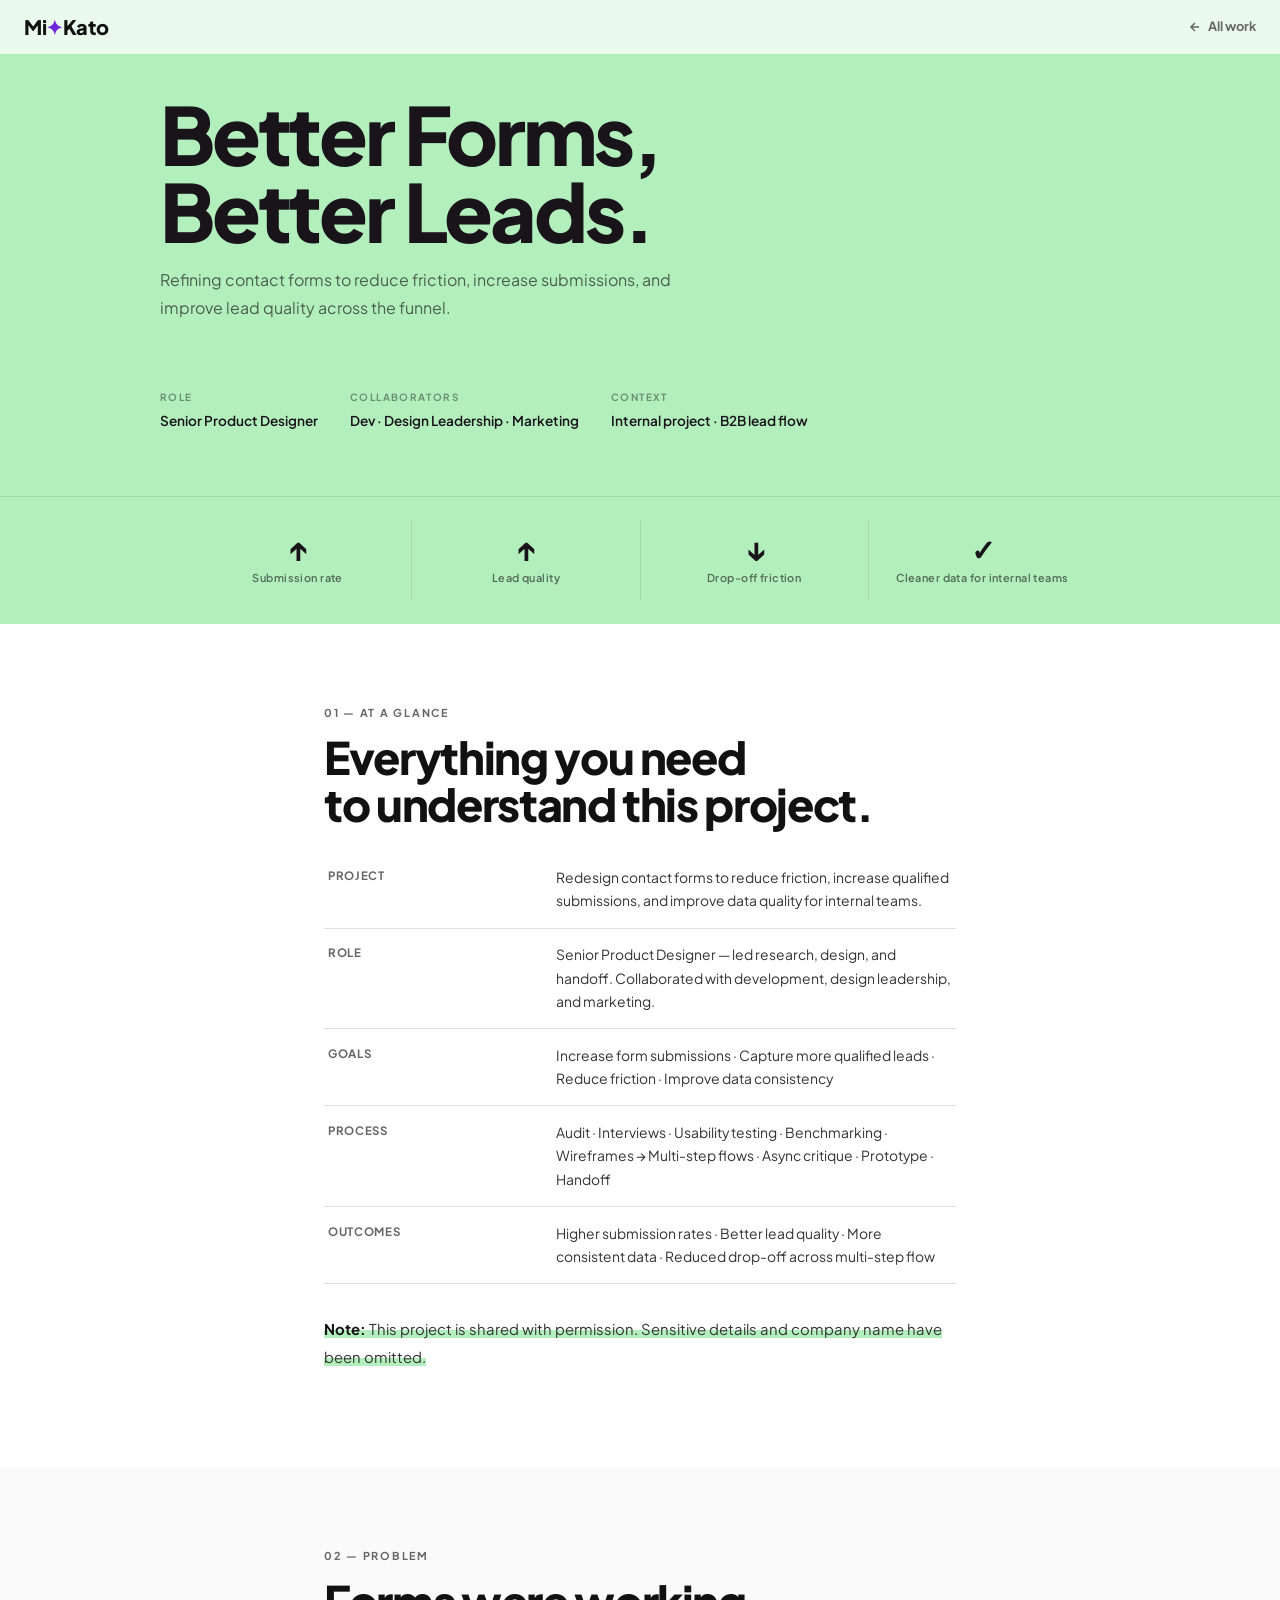
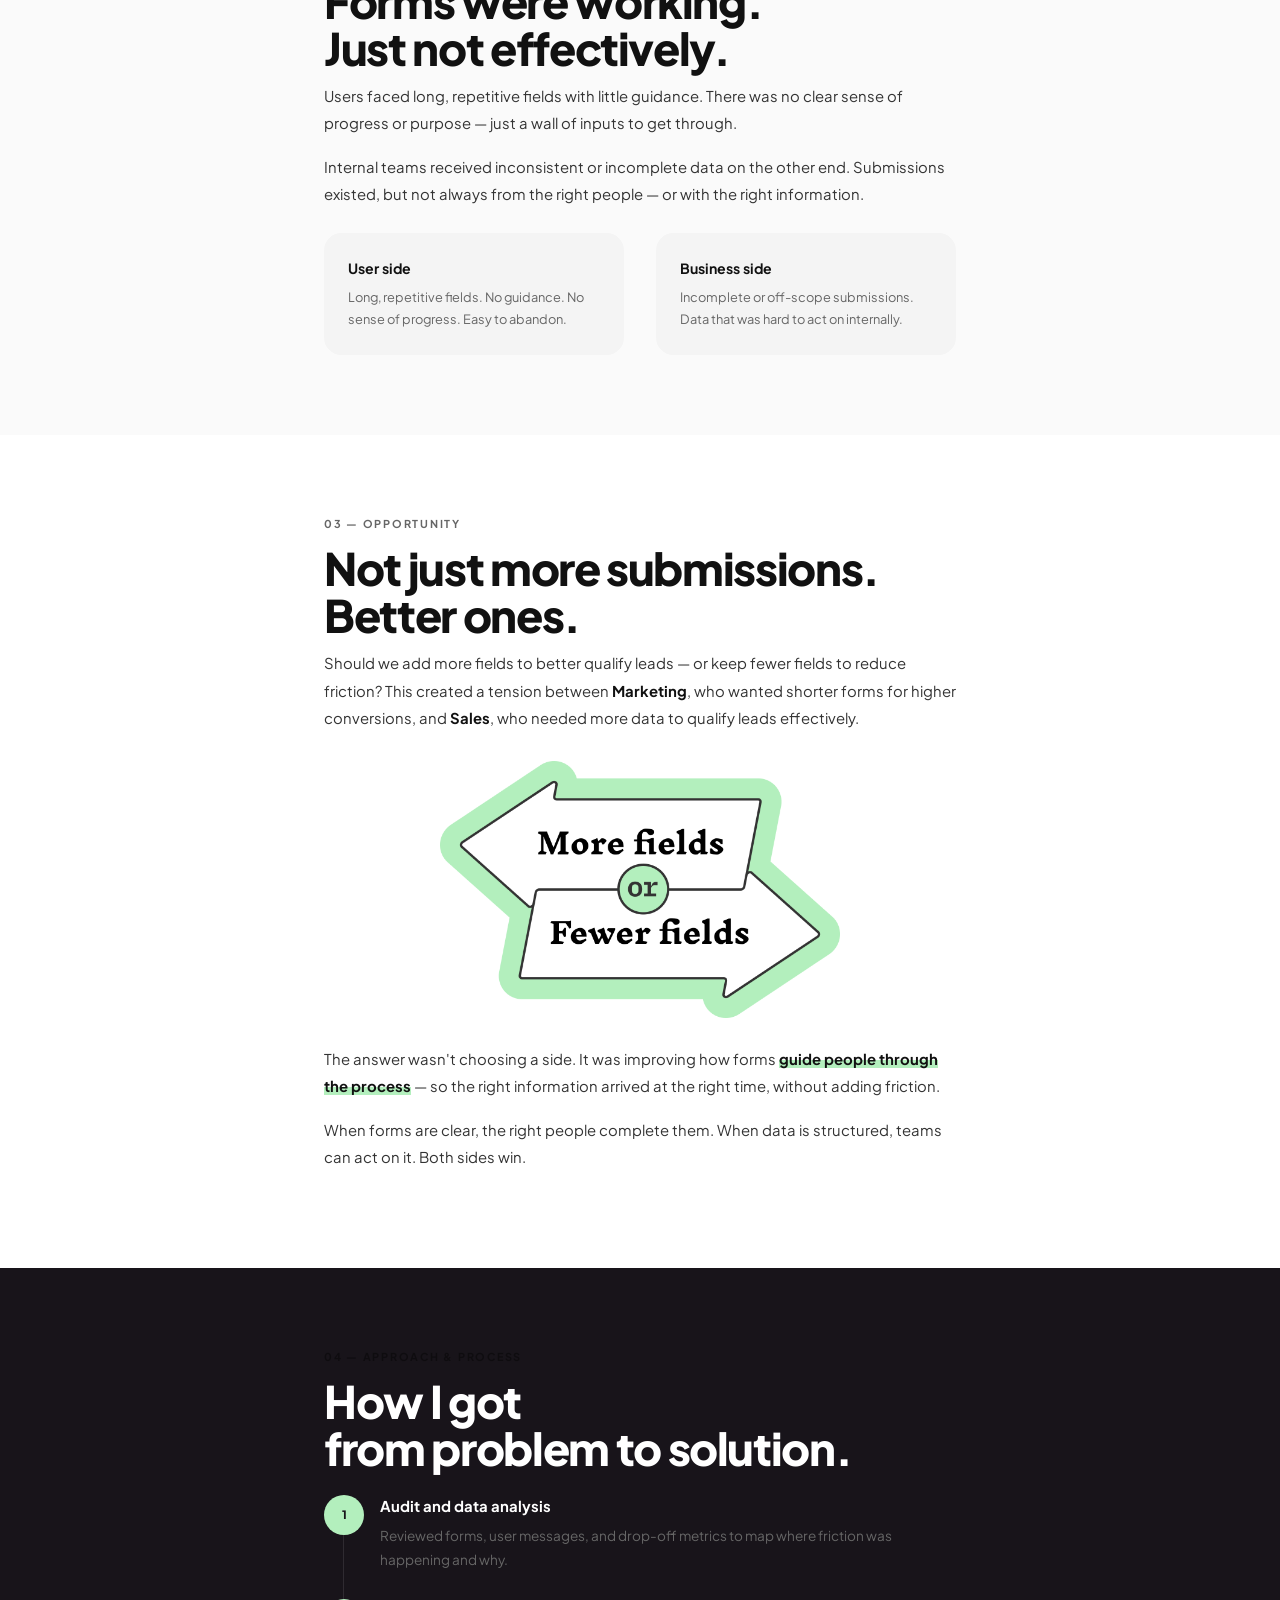
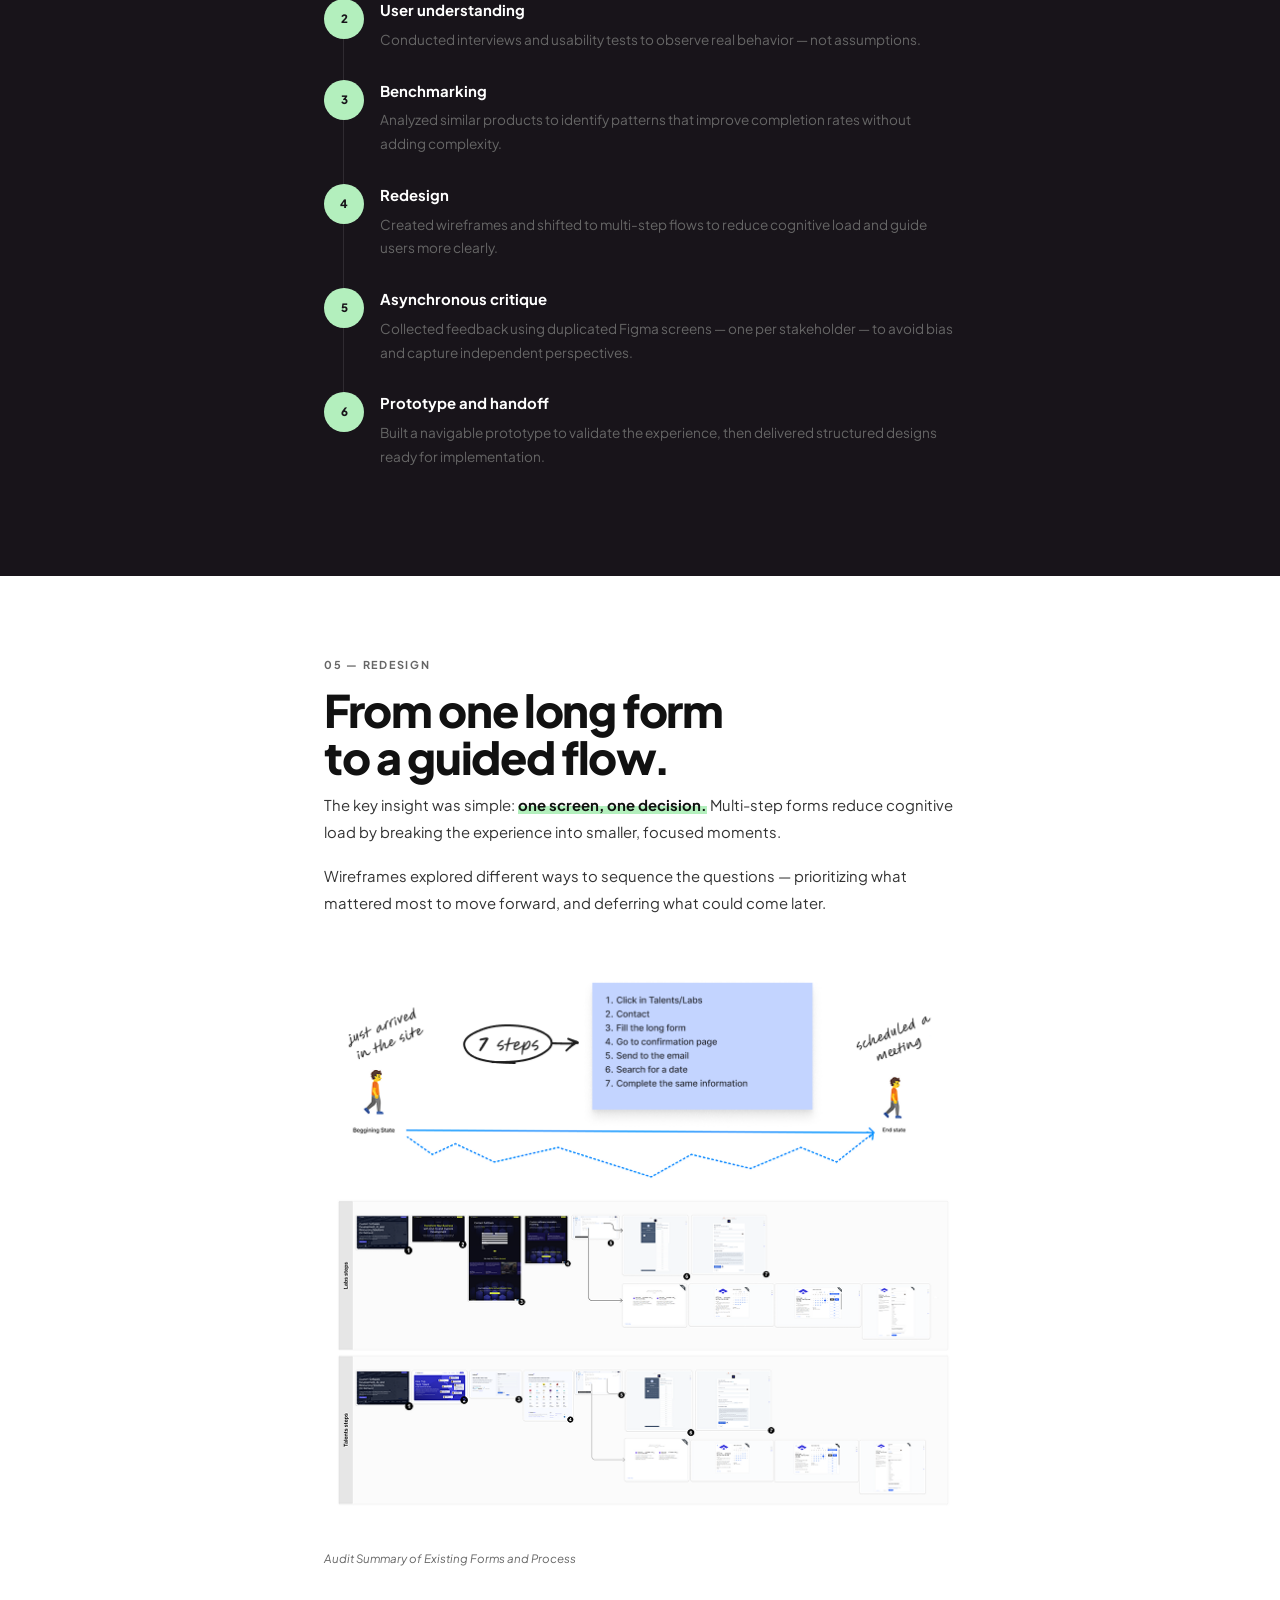
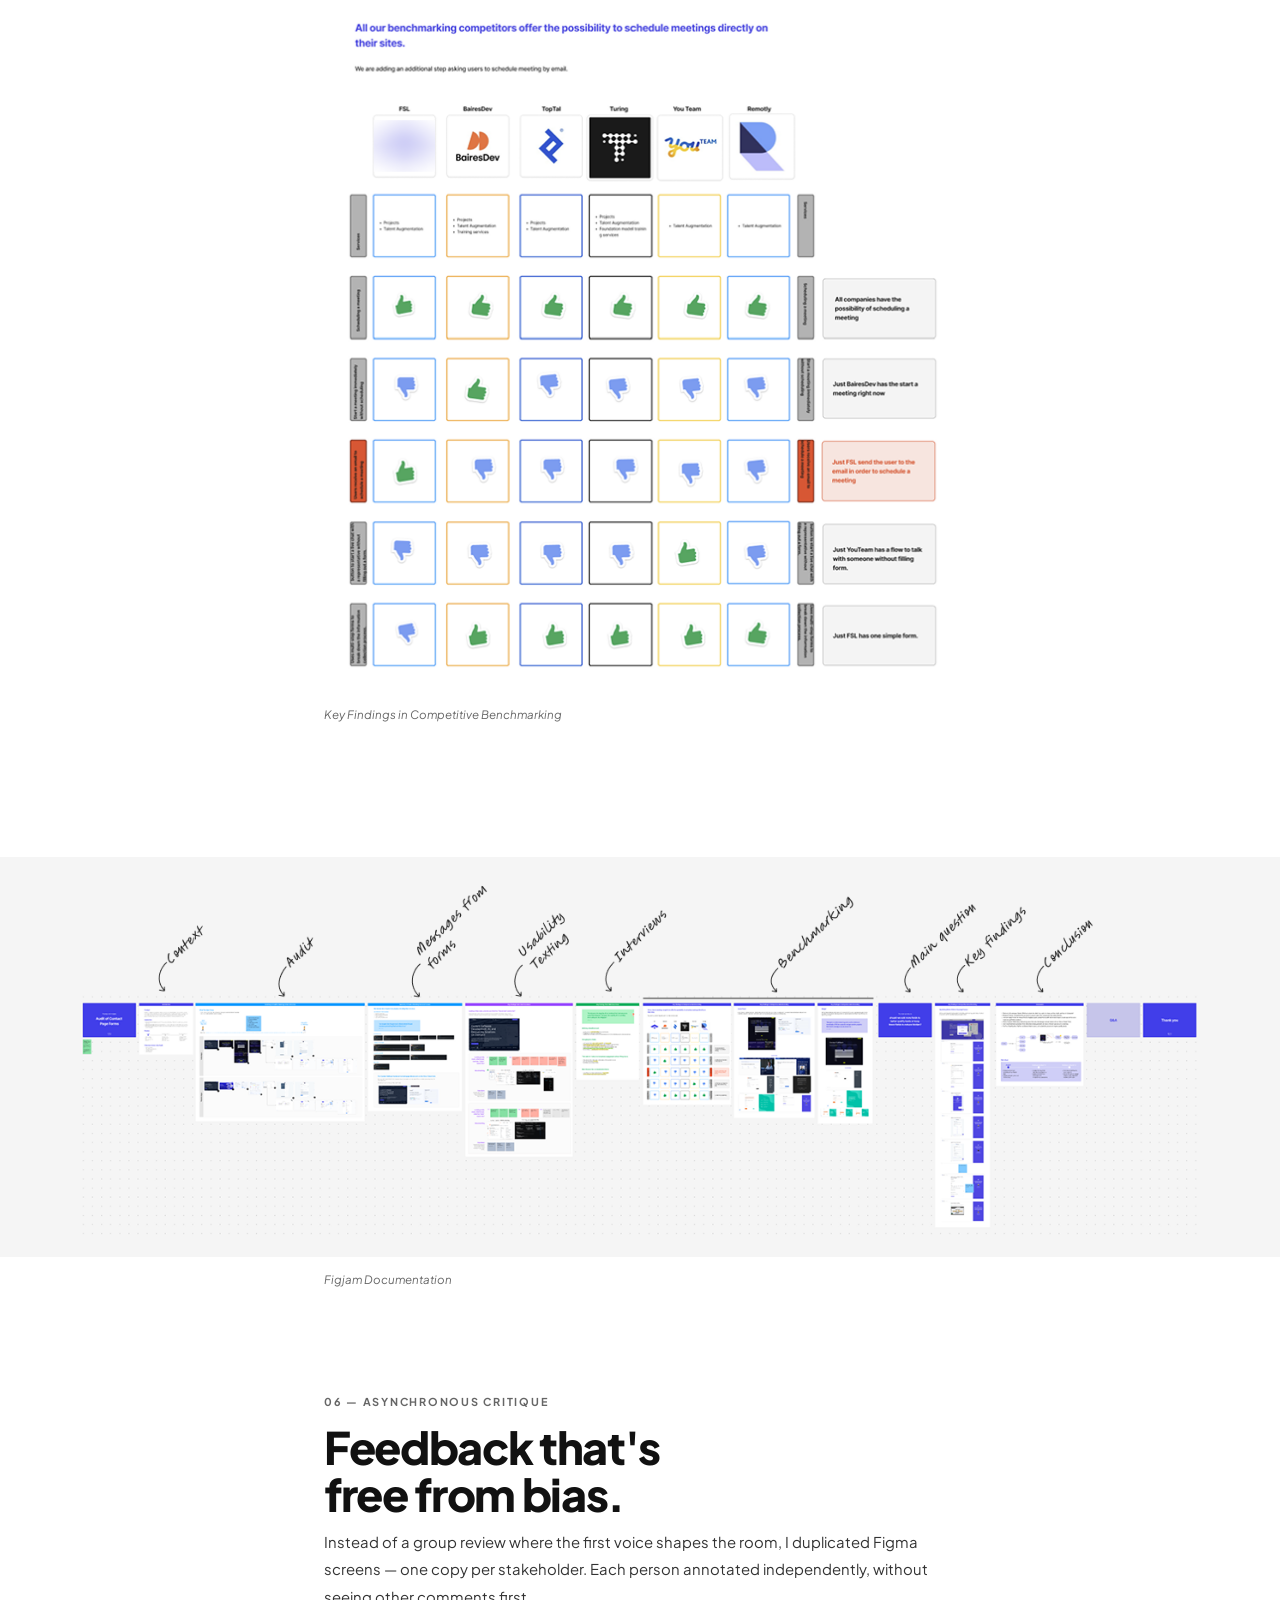
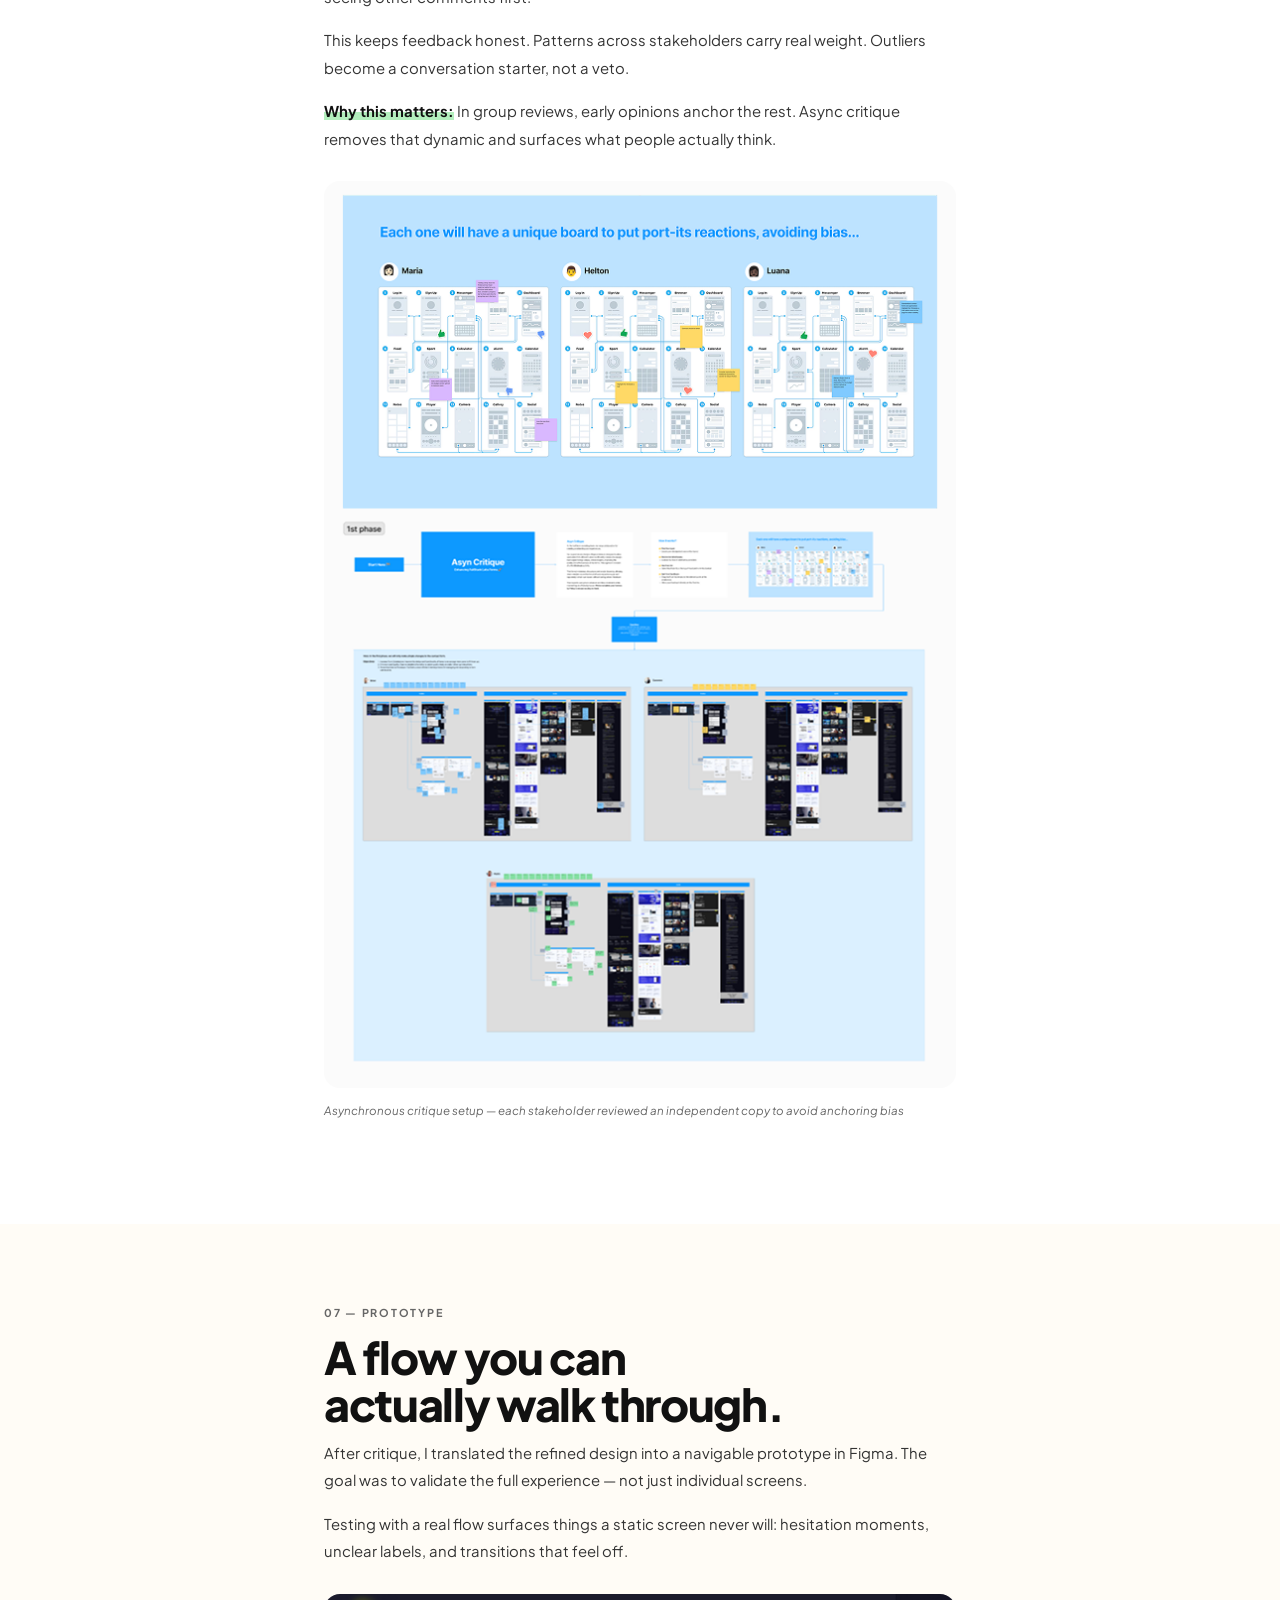
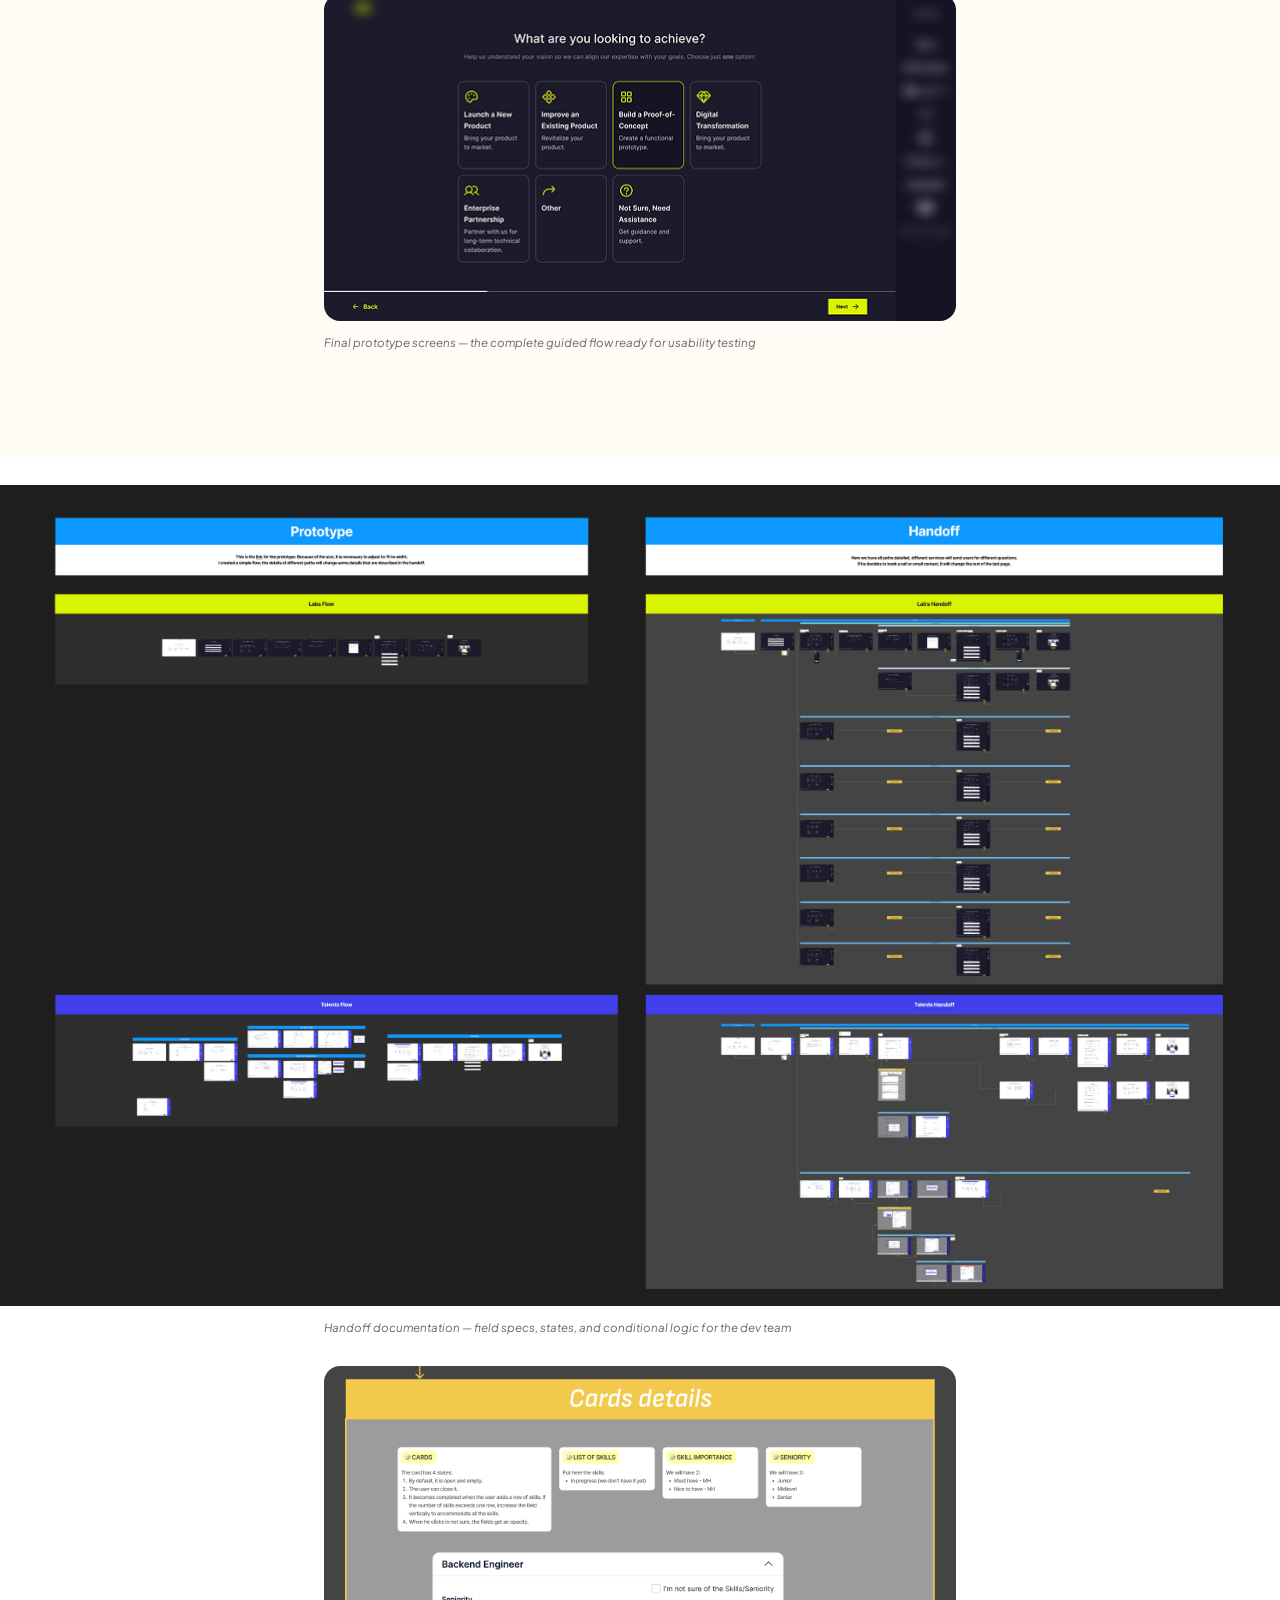
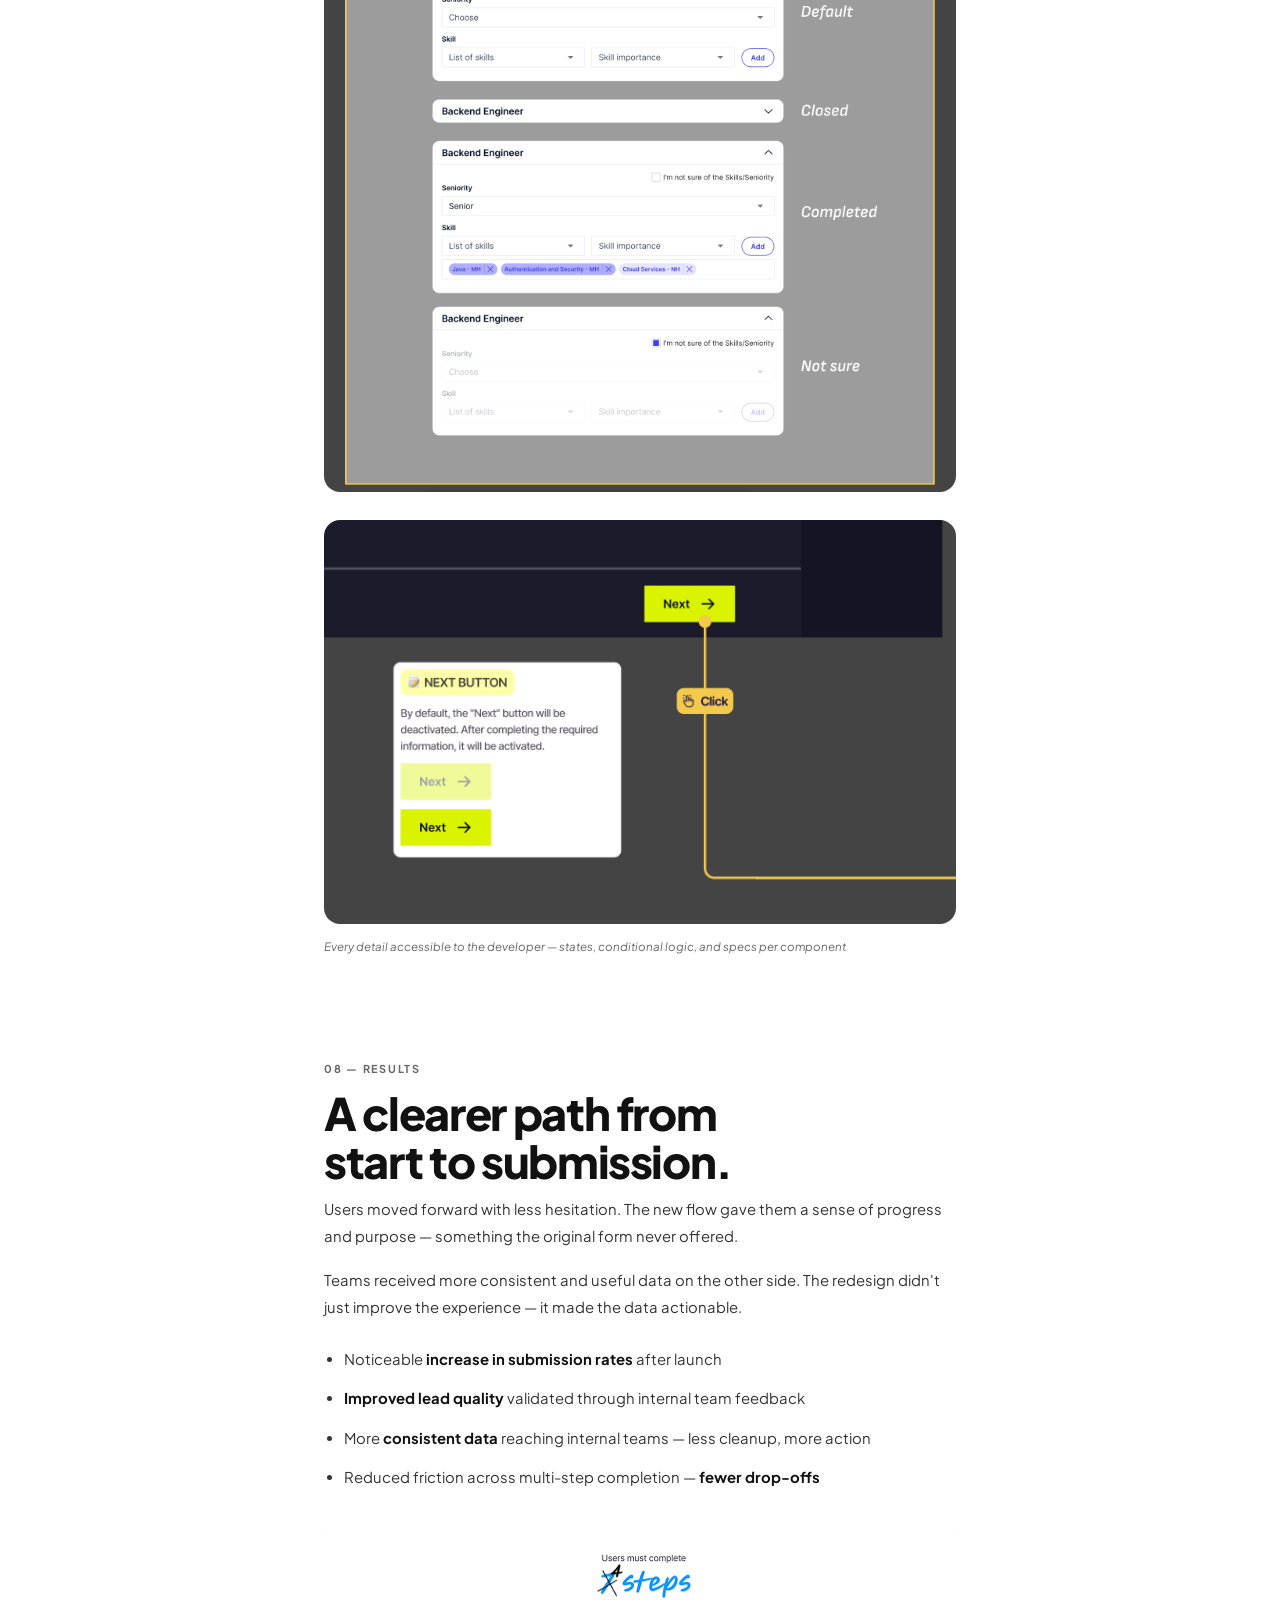
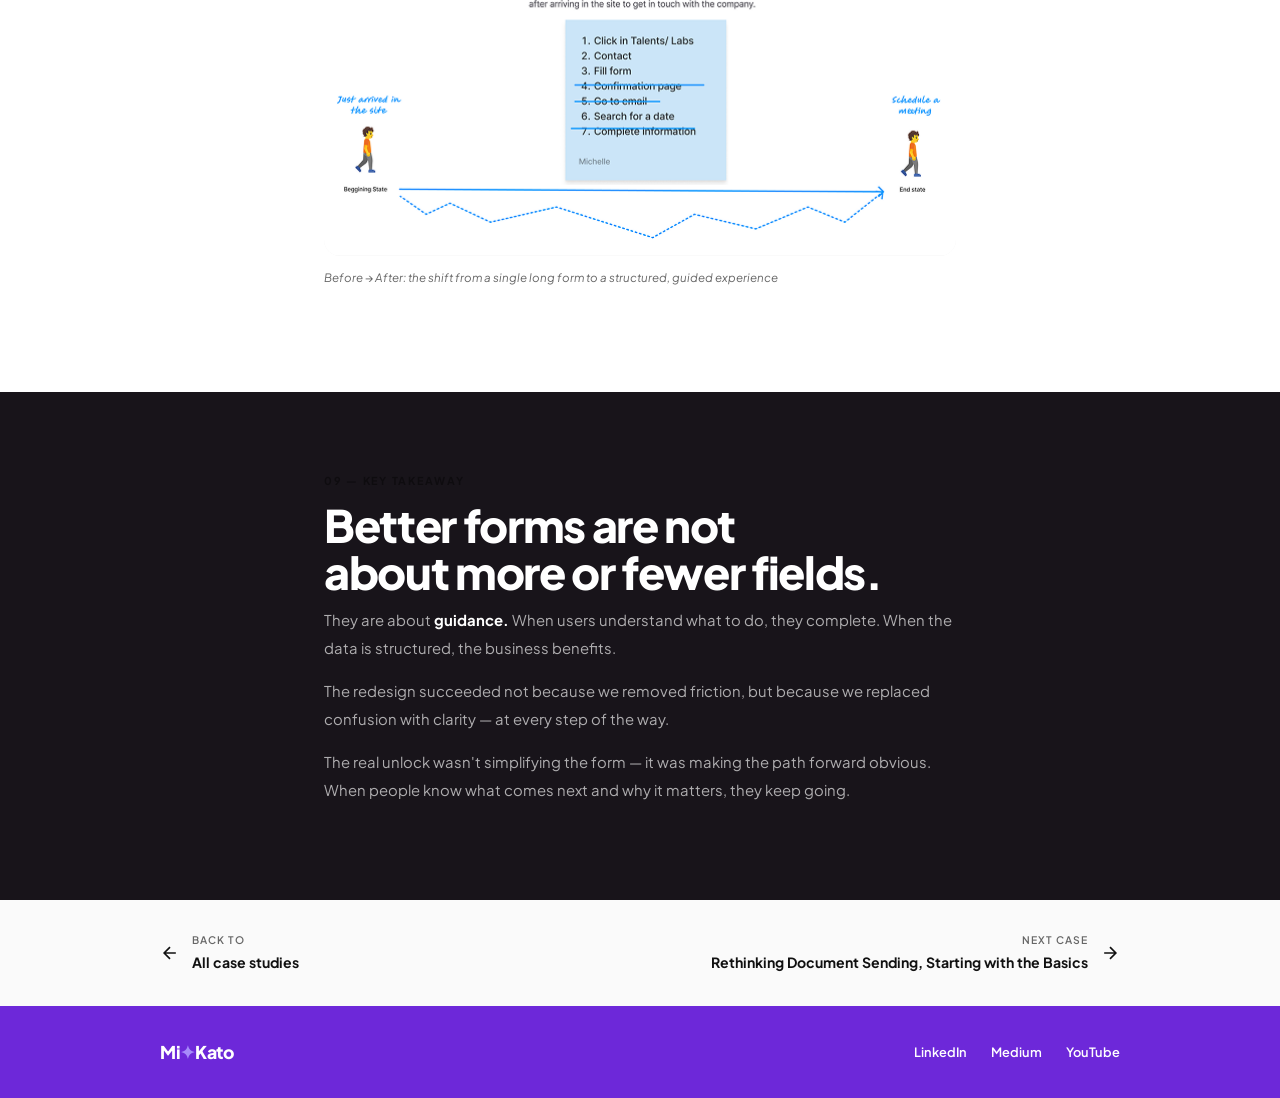
==== commit ddb0c13e: "mudei o tom de verde" ====
--- a/case-better-forms-better-leads.html
+++ b/case-better-forms-better-leads.html
@@ -5,6 +5,7 @@
 <meta name="viewport" content="width=device-width, initial-scale=1.0"/>
 <meta name="robots" content="noindex, nofollow"/>
 <title>Better Forms, Better Leads — Michelle Kato</title>
+<link rel="icon" type="image/x-icon" href="imgs/favicon.ico">
 <link rel="preconnect" href="https://fonts.googleapis.com"/>
 <link rel="preconnect" href="https://fonts.gstatic.com" crossorigin/>
 <link href="https://fonts.googleapis.com/css2?family=Plus+Jakarta+Sans:ital,wght@0,400;0,500;0,600;0,700;0,800;1,400;1,700&display=swap" rel="stylesheet"/>
@@ -50,7 +51,7 @@
 .d1{transition-delay:.07s}.d2{transition-delay:.14s}.d3{transition-delay:.21s}.d4{transition-delay:.28s}.d5{transition-delay:.35s}
 
 /* ── HERO ── */
-.cs-hero{background:#EBFC77;padding:96px 1.5rem 64px;position:relative;overflow:hidden;}
+.cs-hero{background:#B3EFBD;padding:96px 1.5rem 64px;position:relative;overflow:hidden;}
 .cs-hero::before{content:'';position:absolute;top:-120px;right:-120px;width:480px;height:480px;border-radius:50%;display:none;}
 .cs-hero-inner{max-width:960px;margin:0 auto;}
 .cs-tag{display:inline-flex;align-items:center;gap:.4rem;background:rgba(0,0,0,.08);border-radius:100px;padding:.28rem .9rem;font-size:.7rem;font-weight:700;letter-spacing:.1em;text-transform:uppercase;color:rgba(0,0,0,.7);margin-bottom:1.25rem;}
@@ -74,10 +75,10 @@
 .img-ph p{font-size:.72rem;}
 
 /* ── OVERVIEW STRIP ── */
-.overview-strip{background:#EBFC77;padding:24px 0;border-top:1px solid rgba(0,0,0,.1);}
+.overview-strip{background:#B3EFBD;padding:24px 0;border-top:1px solid rgba(0,0,0,.1);}
 .ov-grid{display:grid;grid-template-columns:repeat(2,1fr);gap:1px;background:rgba(0,0,0,.1);}
 @media(min-width:640px){.ov-grid{grid-template-columns:repeat(4,1fr);}}
-.ov-cell{background:#EBFC77;padding:.85rem;text-align:center;}
+.ov-cell{background:#B3EFBD;padding:.85rem;text-align:center;}
 .ov-val{font-weight:900;font-size:1.8rem;color:var(--black);letter-spacing:-.04em;line-height:1;}
 .ov-lbl{font-size:.68rem;color:rgba(0,0,0,.55);margin-top:.35rem;font-weight:600;letter-spacing:.04em;}
 
@@ -85,7 +86,7 @@
 .sec-white{padding:80px 0;background:var(--white);}
 .sec-gray{padding:80px 0;background:#fafafa;}
 .sec-black{padding:80px 0;background:var(--black);}
-.sec-purple{padding:80px 0;background:#EBFC77;}
+.sec-purple{padding:80px 0;background:#B3EFBD;}
 
 .sec-h{font-weight:900;font-size:clamp(1.8rem,4.5vw,2.8rem);line-height:1.05;letter-spacing:-.03em;color:var(--ink);margin-bottom:.75rem;}
 .sec-h em{font-style:normal;color:var(--ink);}
@@ -155,7 +156,7 @@
 .step{display:grid;grid-template-columns:40px 1fr;gap:1rem;padding-bottom:1.75rem;position:relative;}
 .step::before{content:'';position:absolute;left:19px;top:40px;bottom:0;width:1px;background:rgba(255,255,255,.1);}
 .step:last-child::before{display:none;}
-.step-num{width:40px;height:40px;border-radius:50%;background:#EBFC77;display:flex;align-items:center;justify-content:center;font-weight:800;font-size:.72rem;color:var(--black);flex-shrink:0;position:relative;z-index:1;}
+.step-num{width:40px;height:40px;border-radius:50%;background:#B3EFBD;display:flex;align-items:center;justify-content:center;font-weight:800;font-size:.72rem;color:var(--black);flex-shrink:0;position:relative;z-index:1;}
 .step-body{}
 .step-title{font-weight:700;font-size:.93rem;color:var(--ink);margin-bottom:.3rem;}
 .step-desc{font-size:.85rem;color:var(--ink-light);line-height:1.75;}
@@ -198,7 +199,7 @@
 /* ── NOTE BAR ── */
 .note-bar{background:#fefce8;border-radius:.75rem;padding:.75rem 1rem;font-size:.78rem;color:#78350f;margin-top:2rem;line-height:1.65;}
 .note-bar strong{color:#92400e;}
-.hl{display:inline;background:linear-gradient(rgba(235,252,119,0) 55%,#EBFC77 55%);white-space:normal;}.hl-strong{display:inline;background:linear-gradient(rgba(220,245,60,0) 55%,#DCF53C 55%);white-space:normal;}.hl-dark{display:inline;background:linear-gradient(rgba(200,230,30,0) 55%,#C8E61E 55%);white-space:normal;}</style>
+.hl{display:inline;background:linear-gradient(rgba(179,239,189,0) 55%,#B3EFBD 55%);white-space:normal;}.hl-strong{display:inline;background:linear-gradient(rgba(220,245,60,0) 55%,#DCF53C 55%);white-space:normal;}.hl-dark{display:inline;background:linear-gradient(rgba(200,230,30,0) 55%,#C8E61E 55%);white-space:normal;}</style>
 </head>
 <body>
 
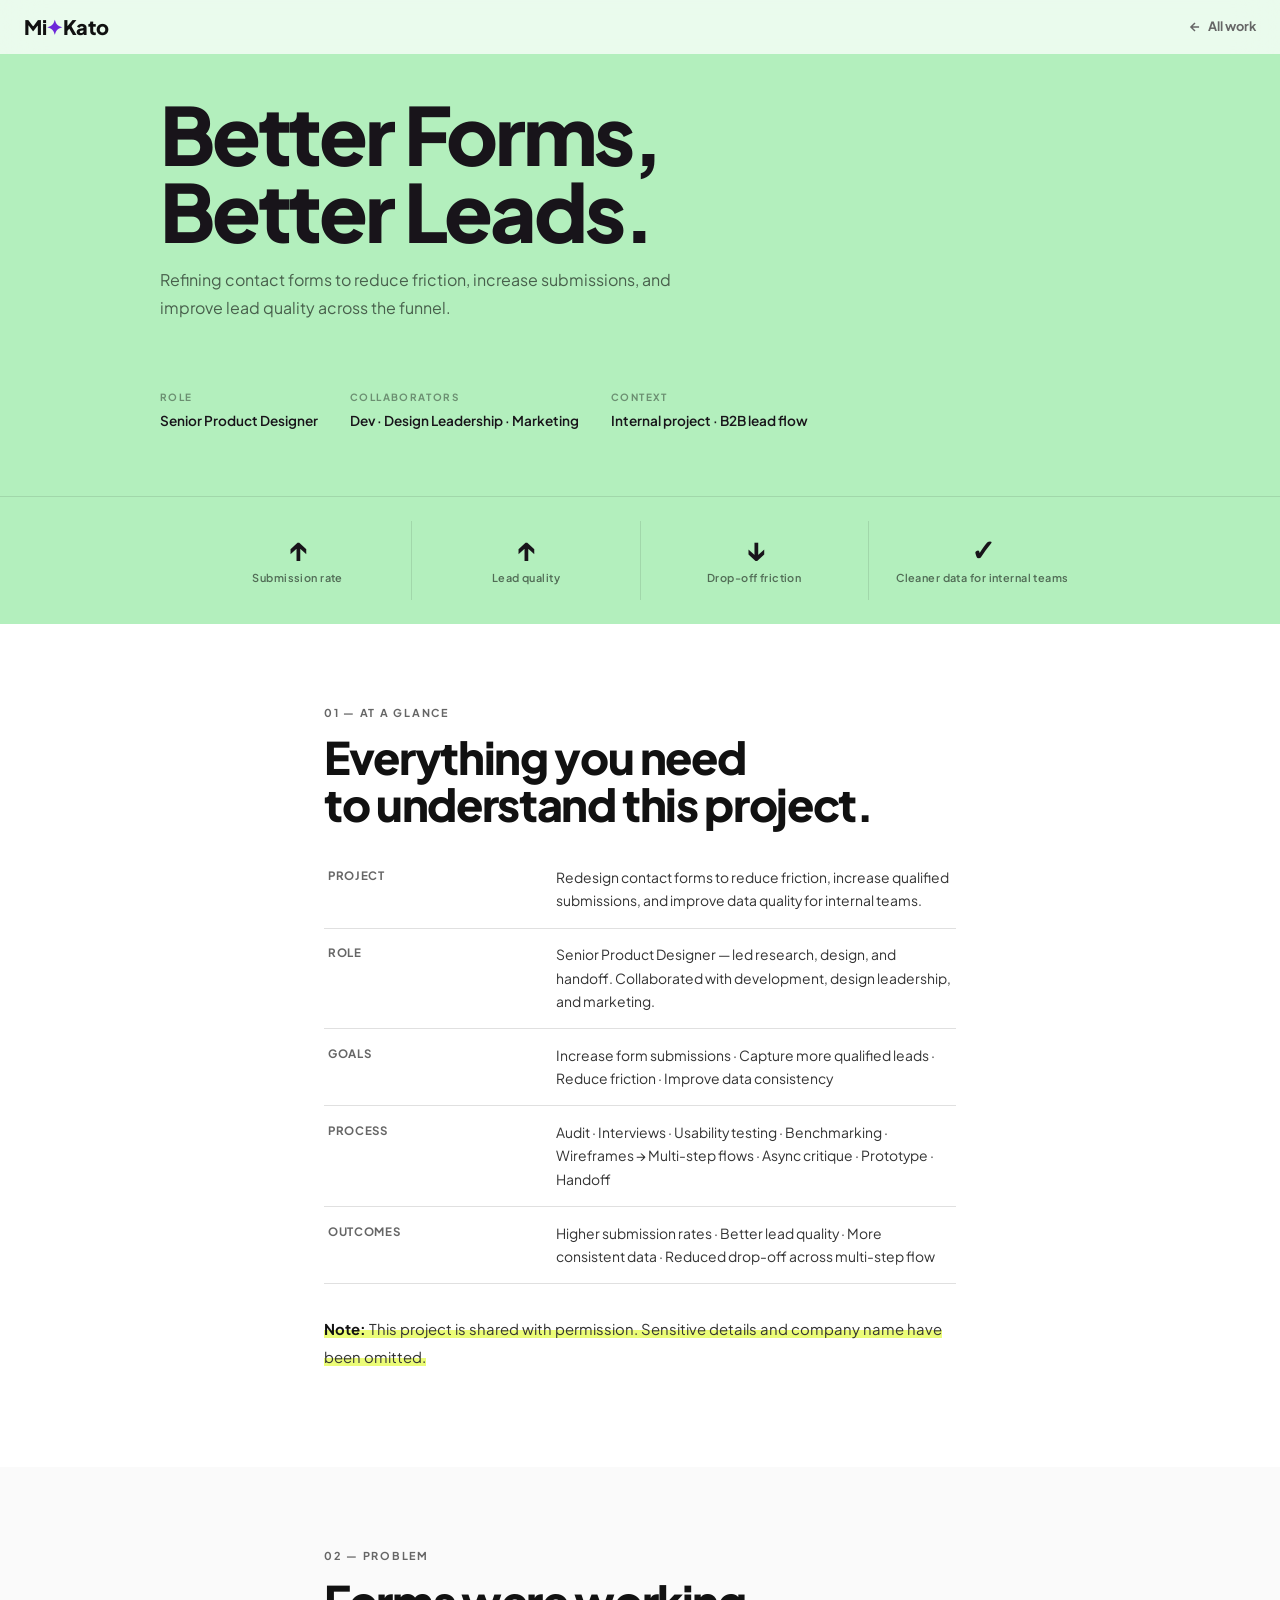
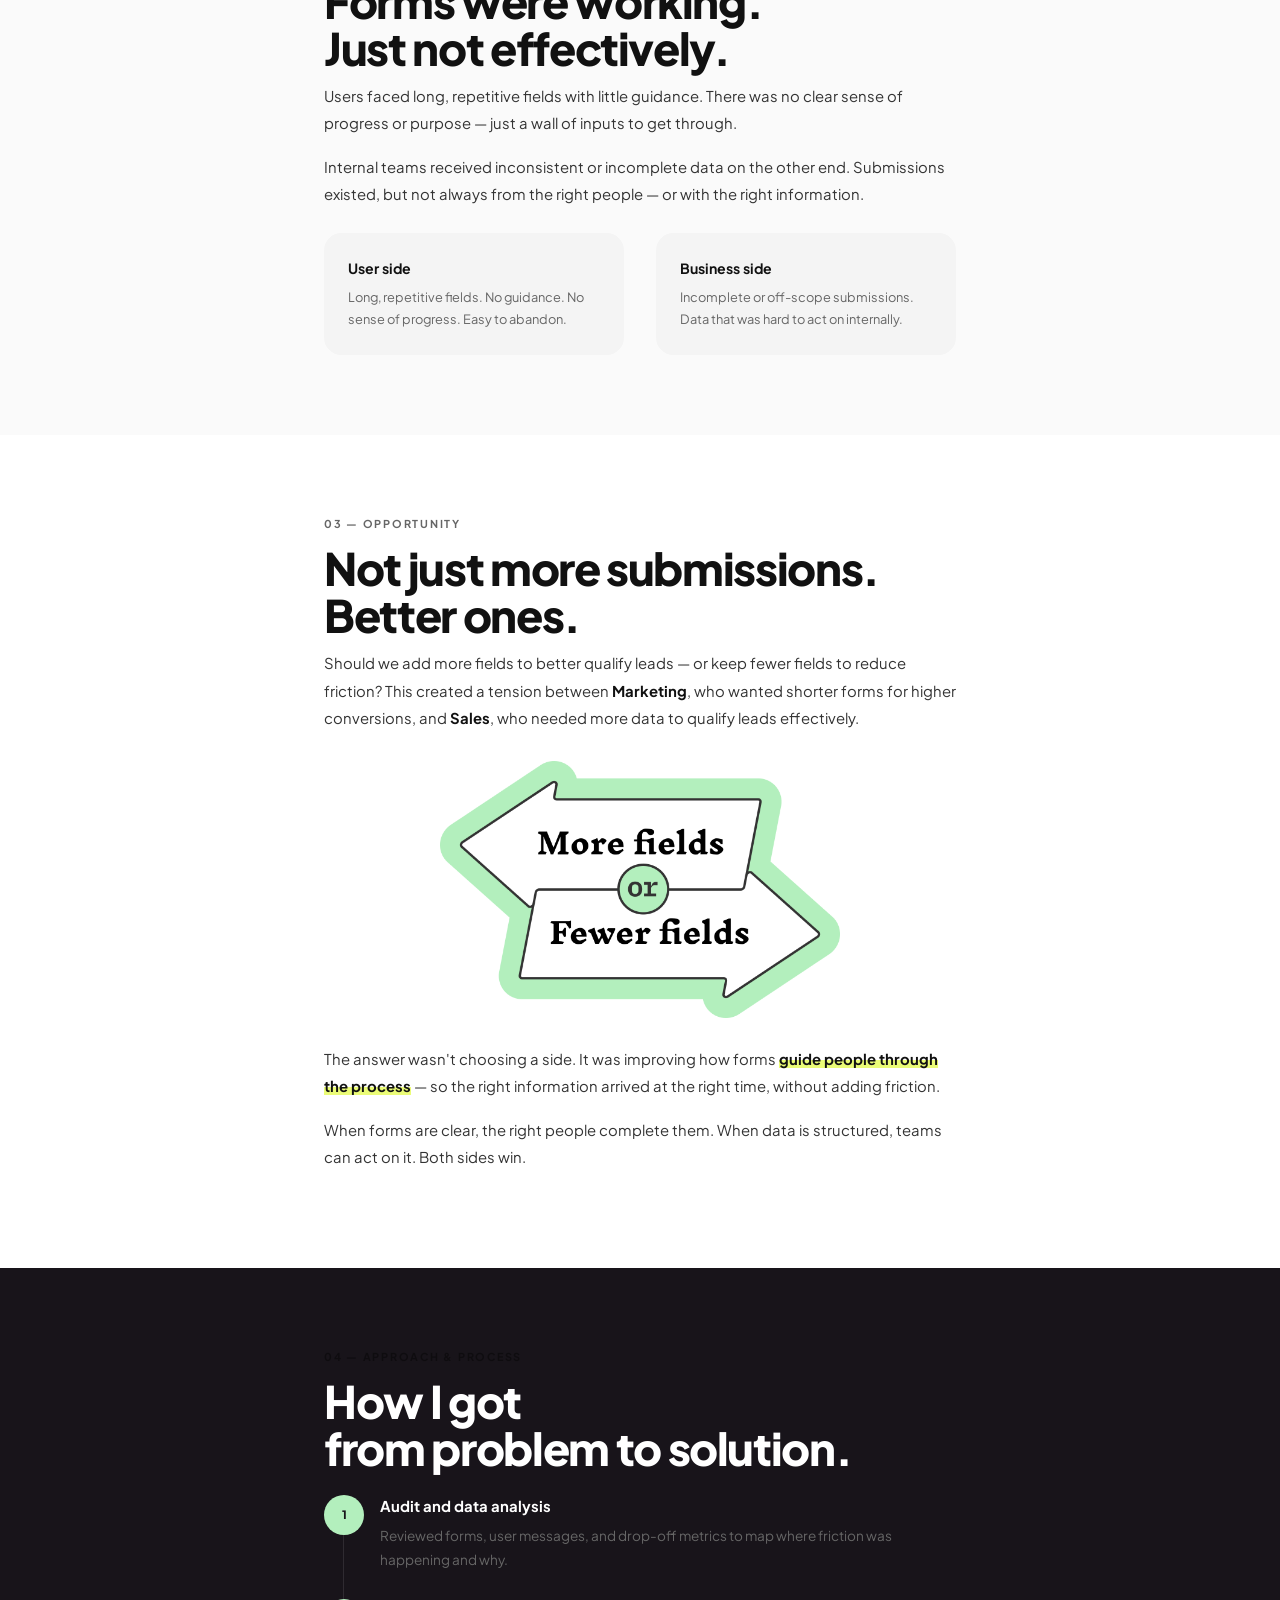
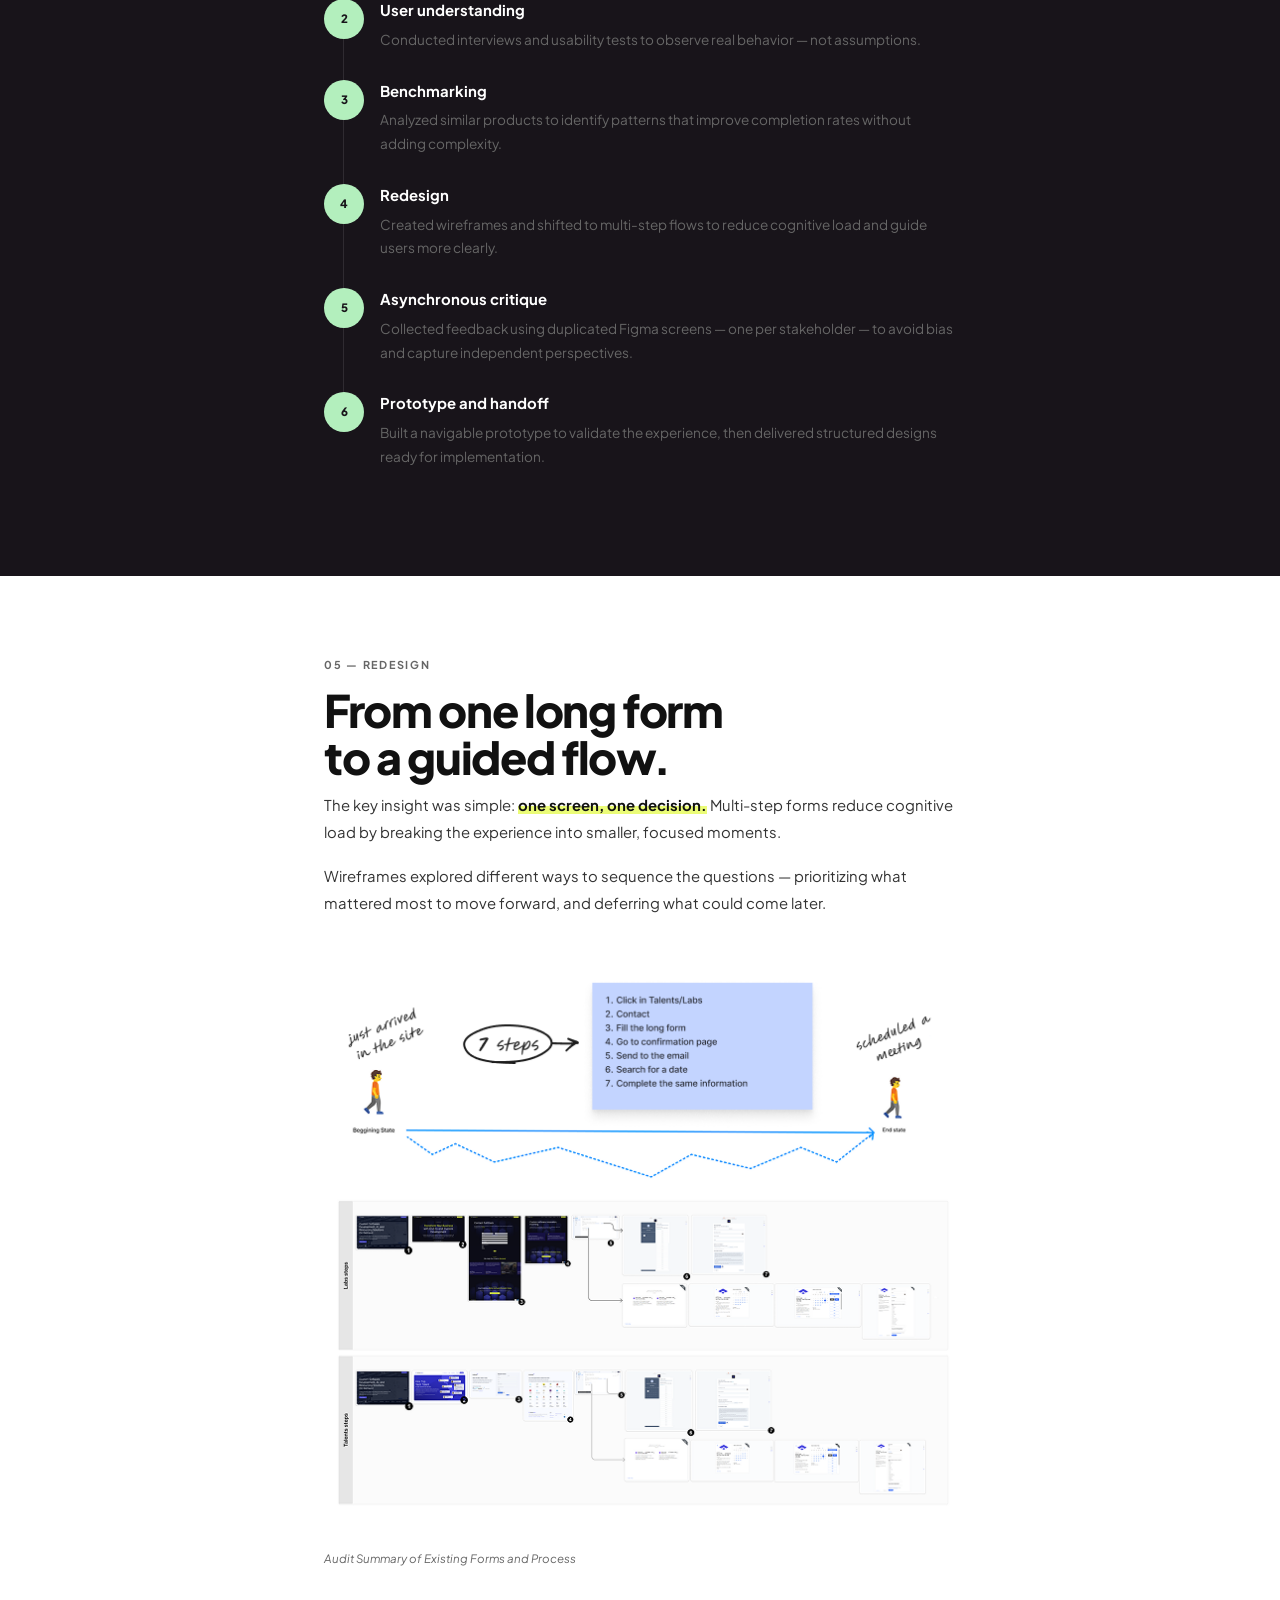
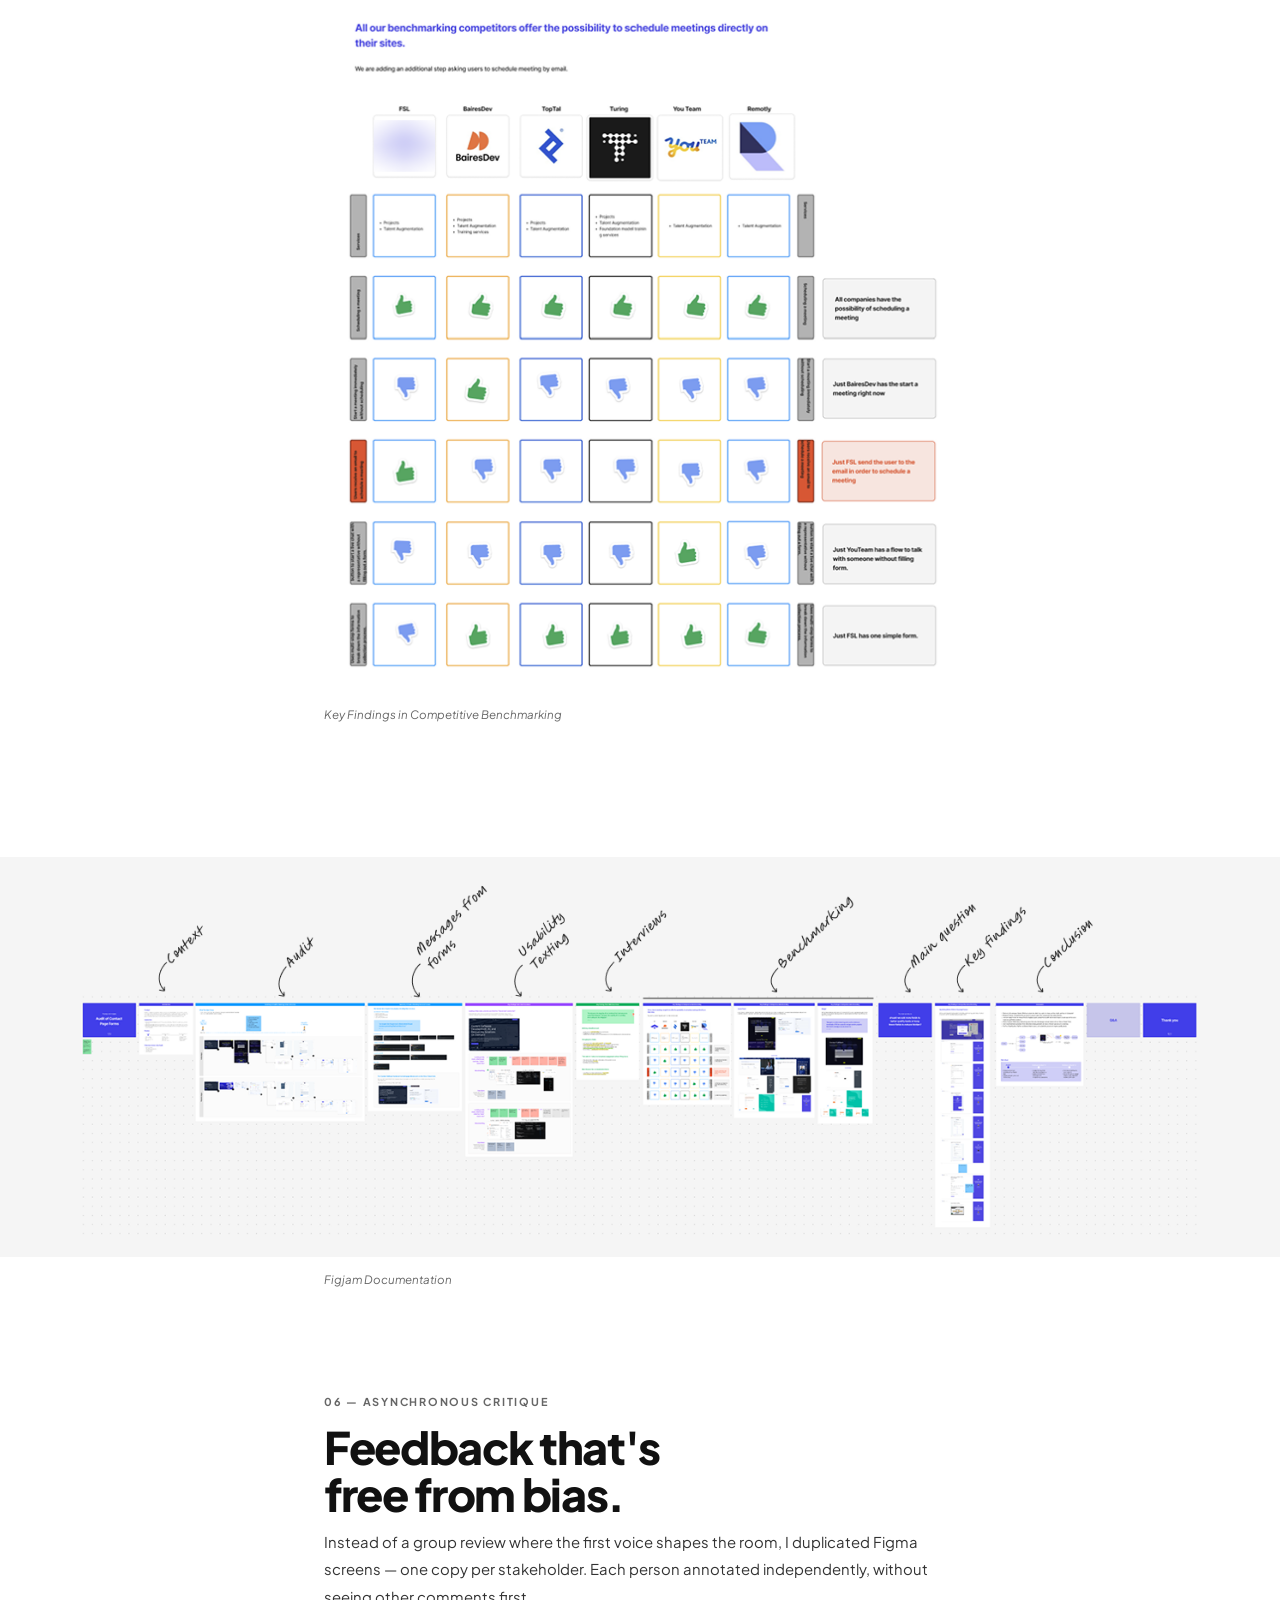
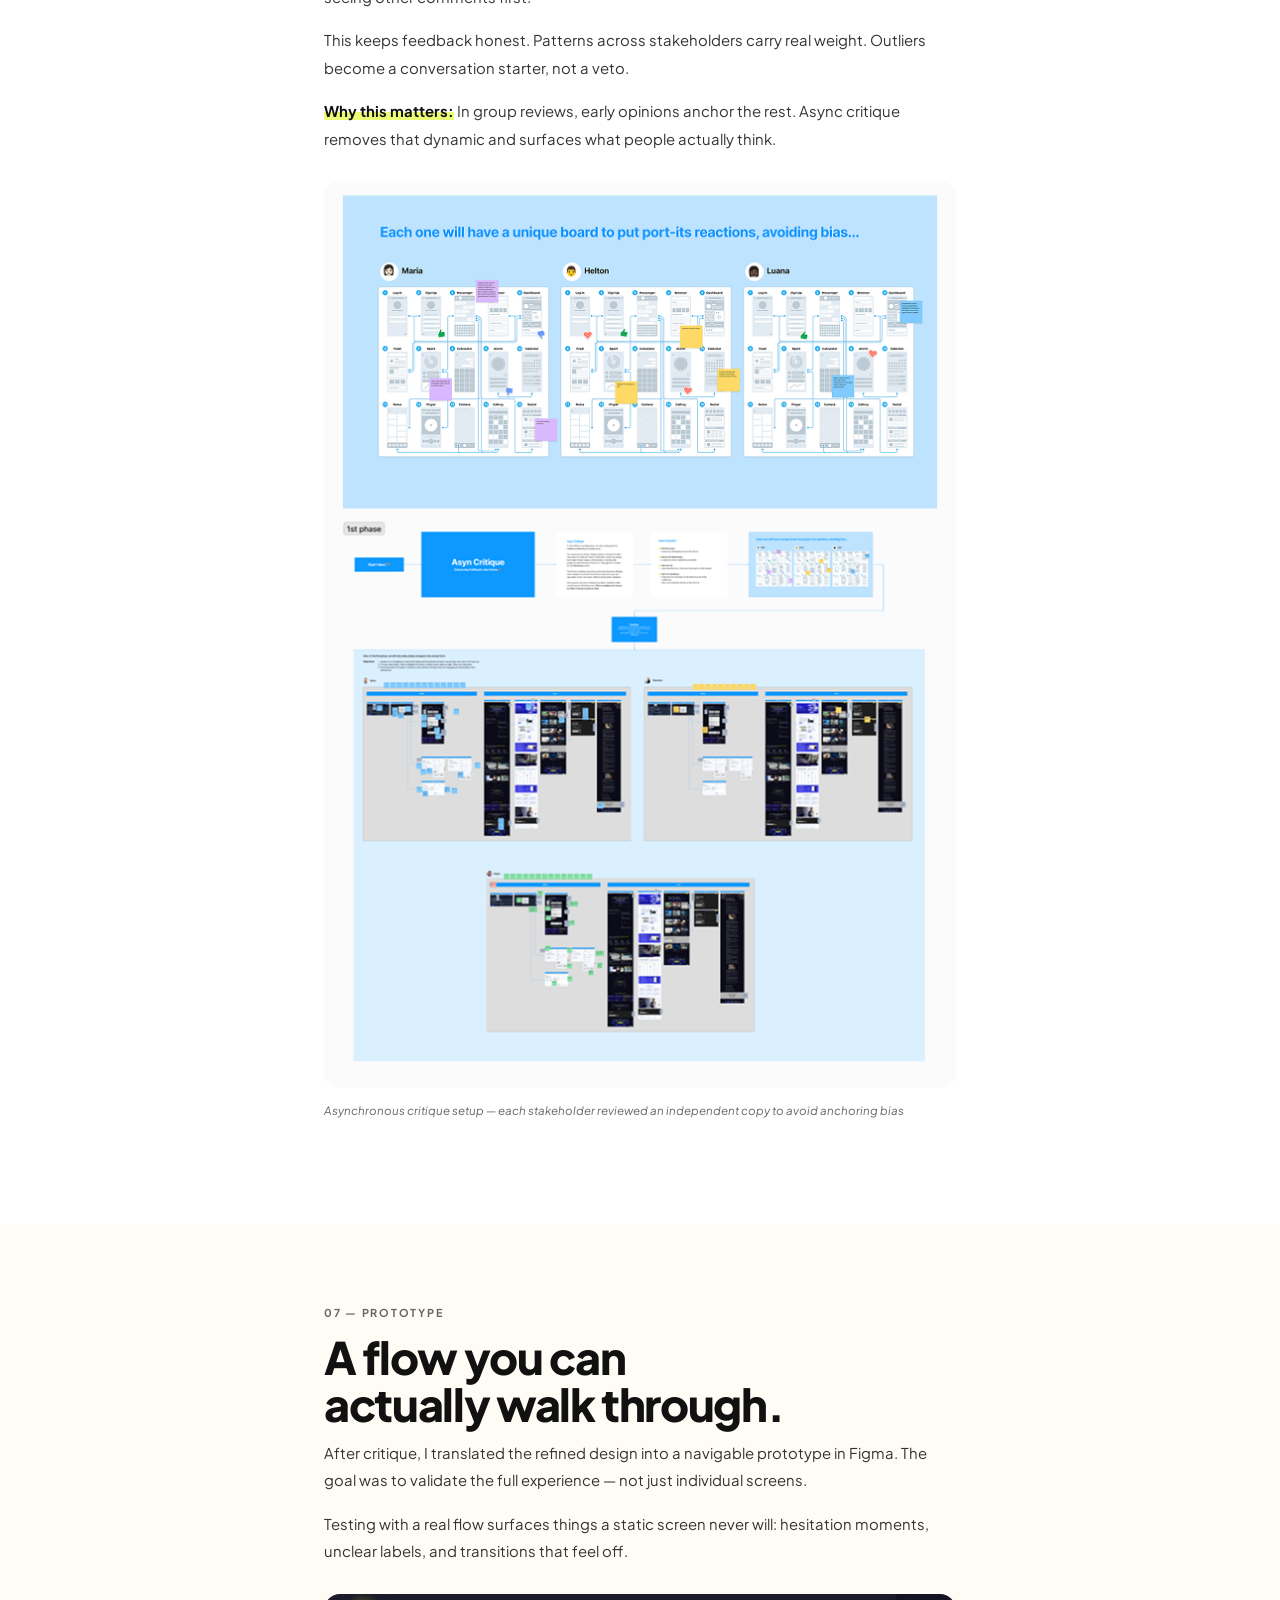
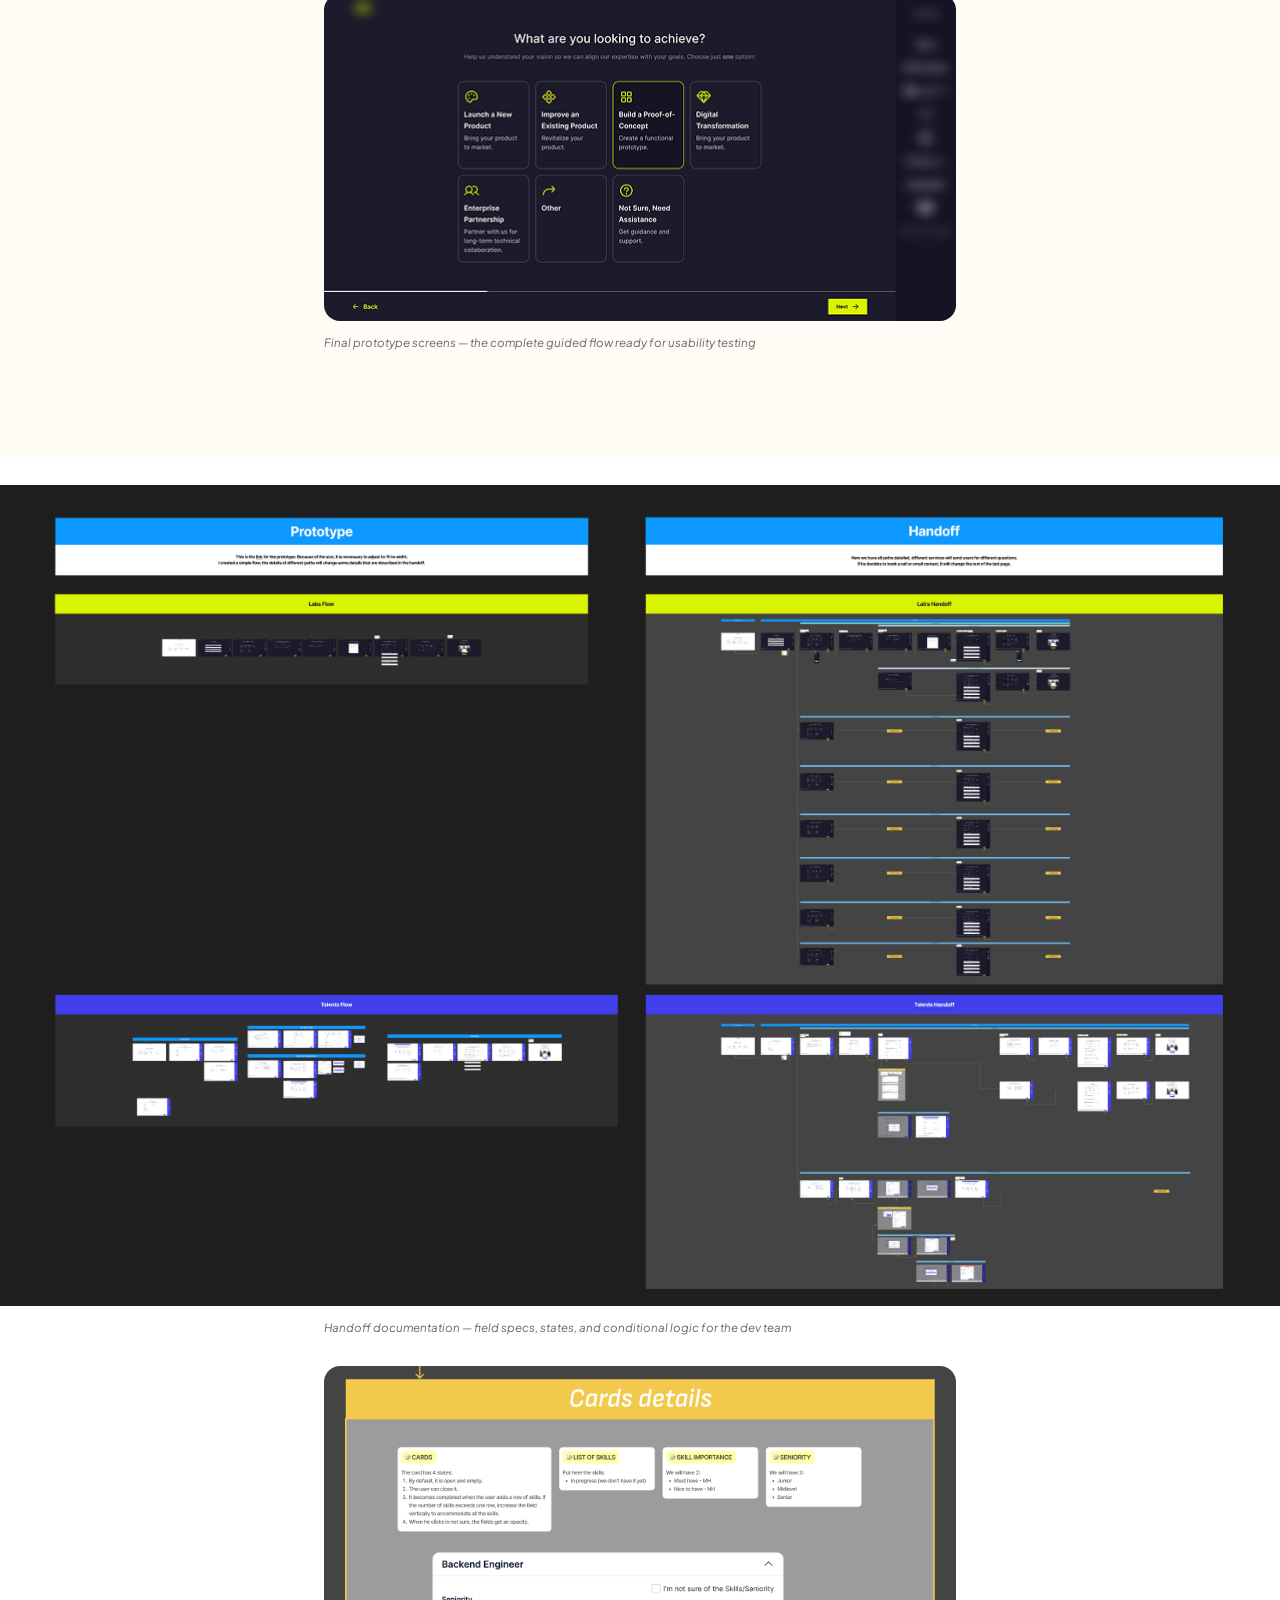
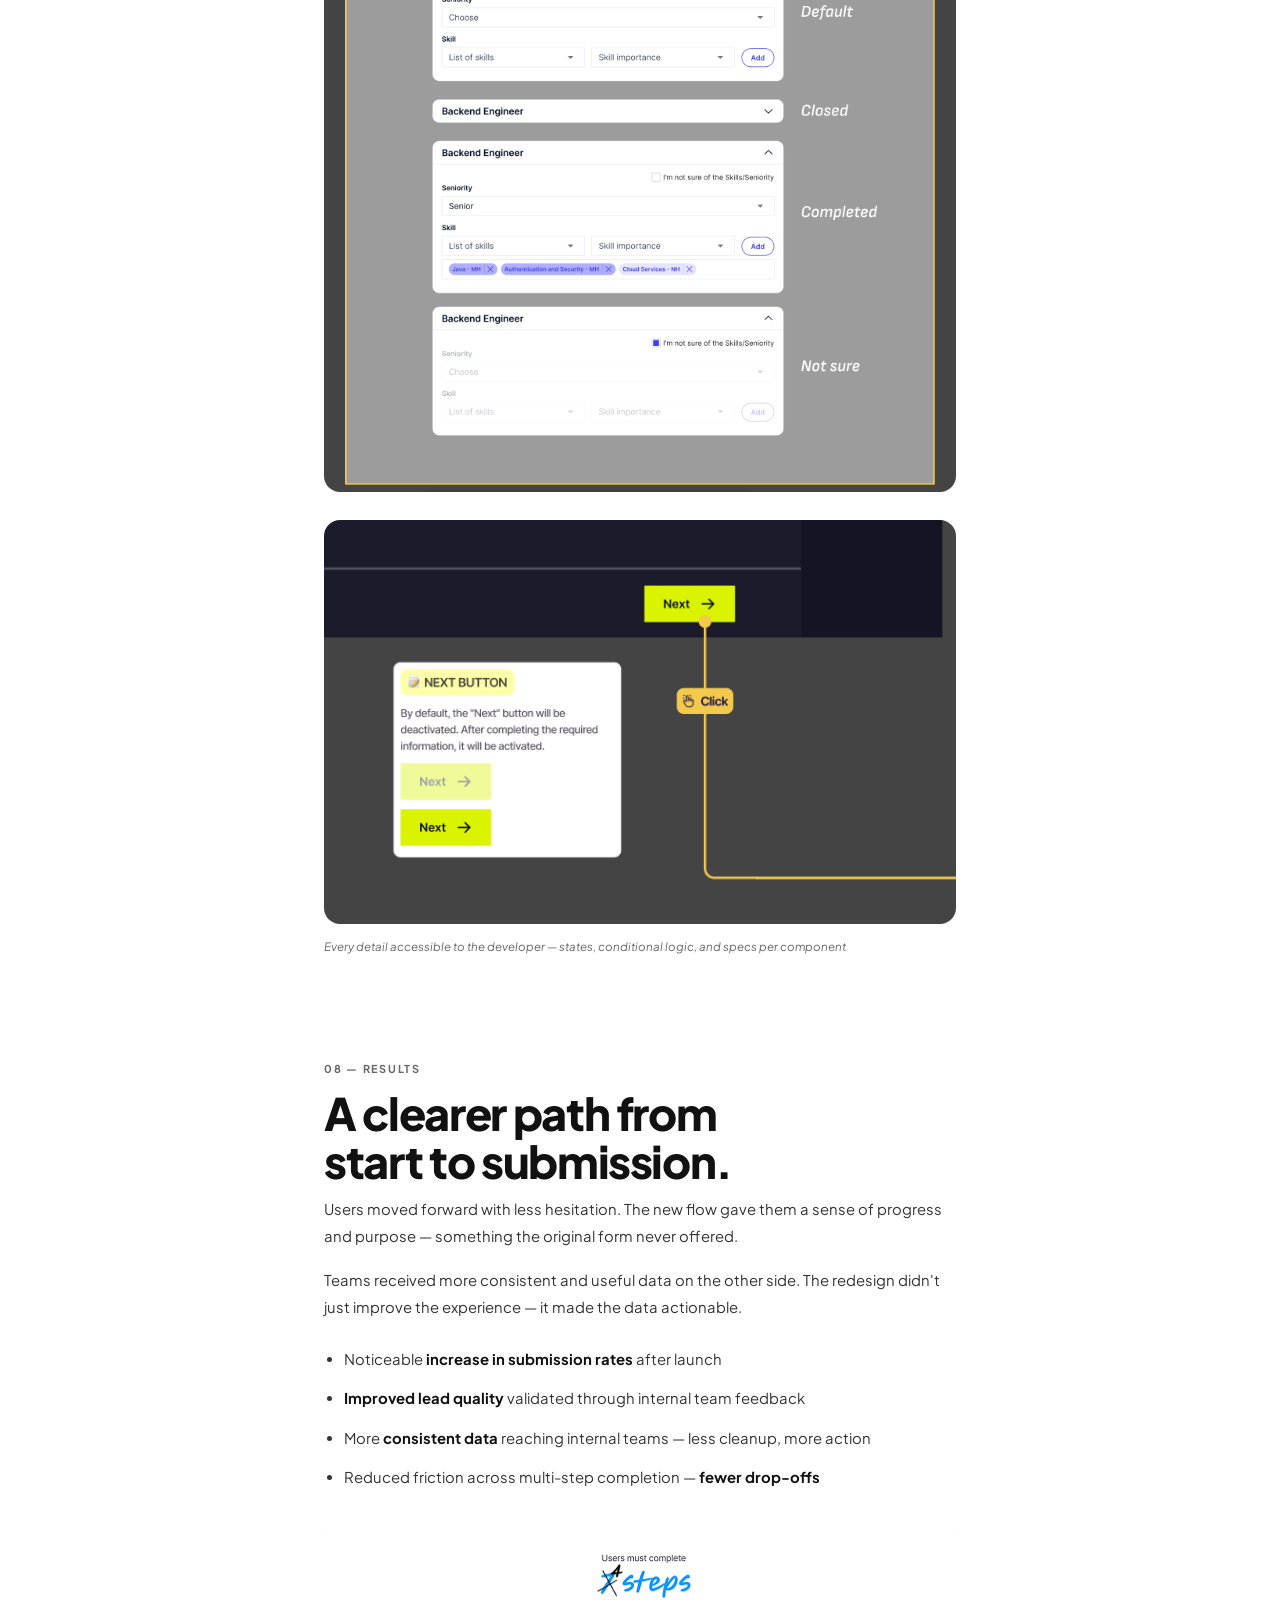
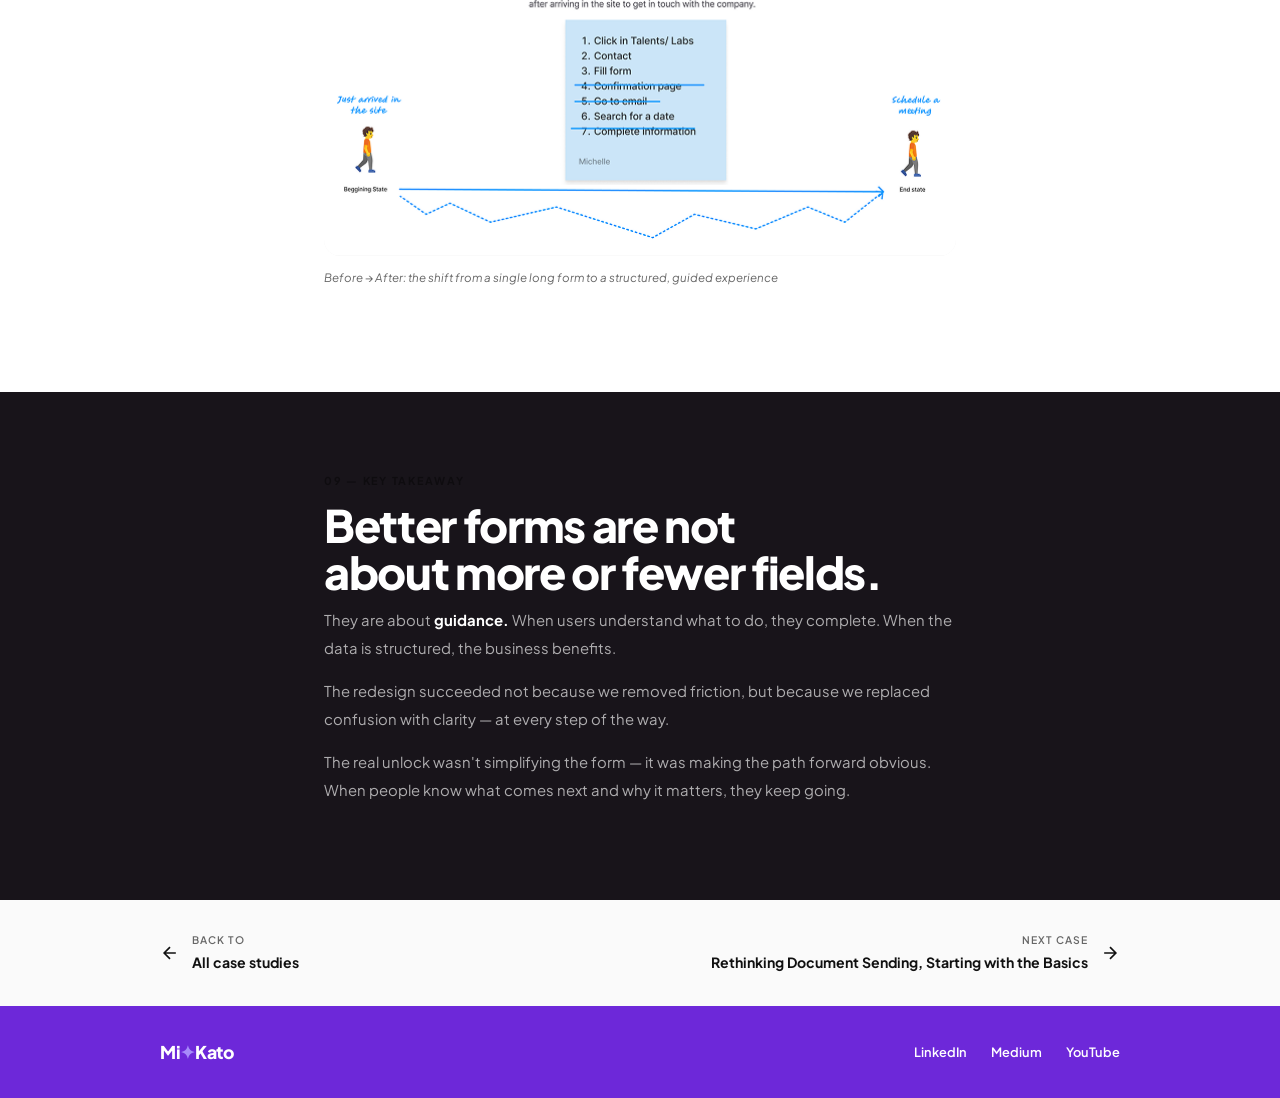
==== commit e752a9f0: "mudei o tom de verde do highlight" ====
--- a/case-better-forms-better-leads.html
+++ b/case-better-forms-better-leads.html
@@ -199,7 +199,7 @@
 /* ── NOTE BAR ── */
 .note-bar{background:#fefce8;border-radius:.75rem;padding:.75rem 1rem;font-size:.78rem;color:#78350f;margin-top:2rem;line-height:1.65;}
 .note-bar strong{color:#92400e;}
-.hl{display:inline;background:linear-gradient(rgba(179,239,189,0) 55%,#B3EFBD 55%);white-space:normal;}.hl-strong{display:inline;background:linear-gradient(rgba(220,245,60,0) 55%,#DCF53C 55%);white-space:normal;}.hl-dark{display:inline;background:linear-gradient(rgba(200,230,30,0) 55%,#C8E61E 55%);white-space:normal;}</style>
+.hl{display:inline;background:linear-gradient(rgba(235,252,119,0) 55%,#EBFC77 55%);white-space:normal;}.hl-strong{display:inline;background:linear-gradient(rgba(220,245,60,0) 55%,#DCF53C 55%);white-space:normal;}.hl-dark{display:inline;background:linear-gradient(rgba(200,230,30,0) 55%,#C8E61E 55%);white-space:normal;}</style>
 </head>
 <body>
 
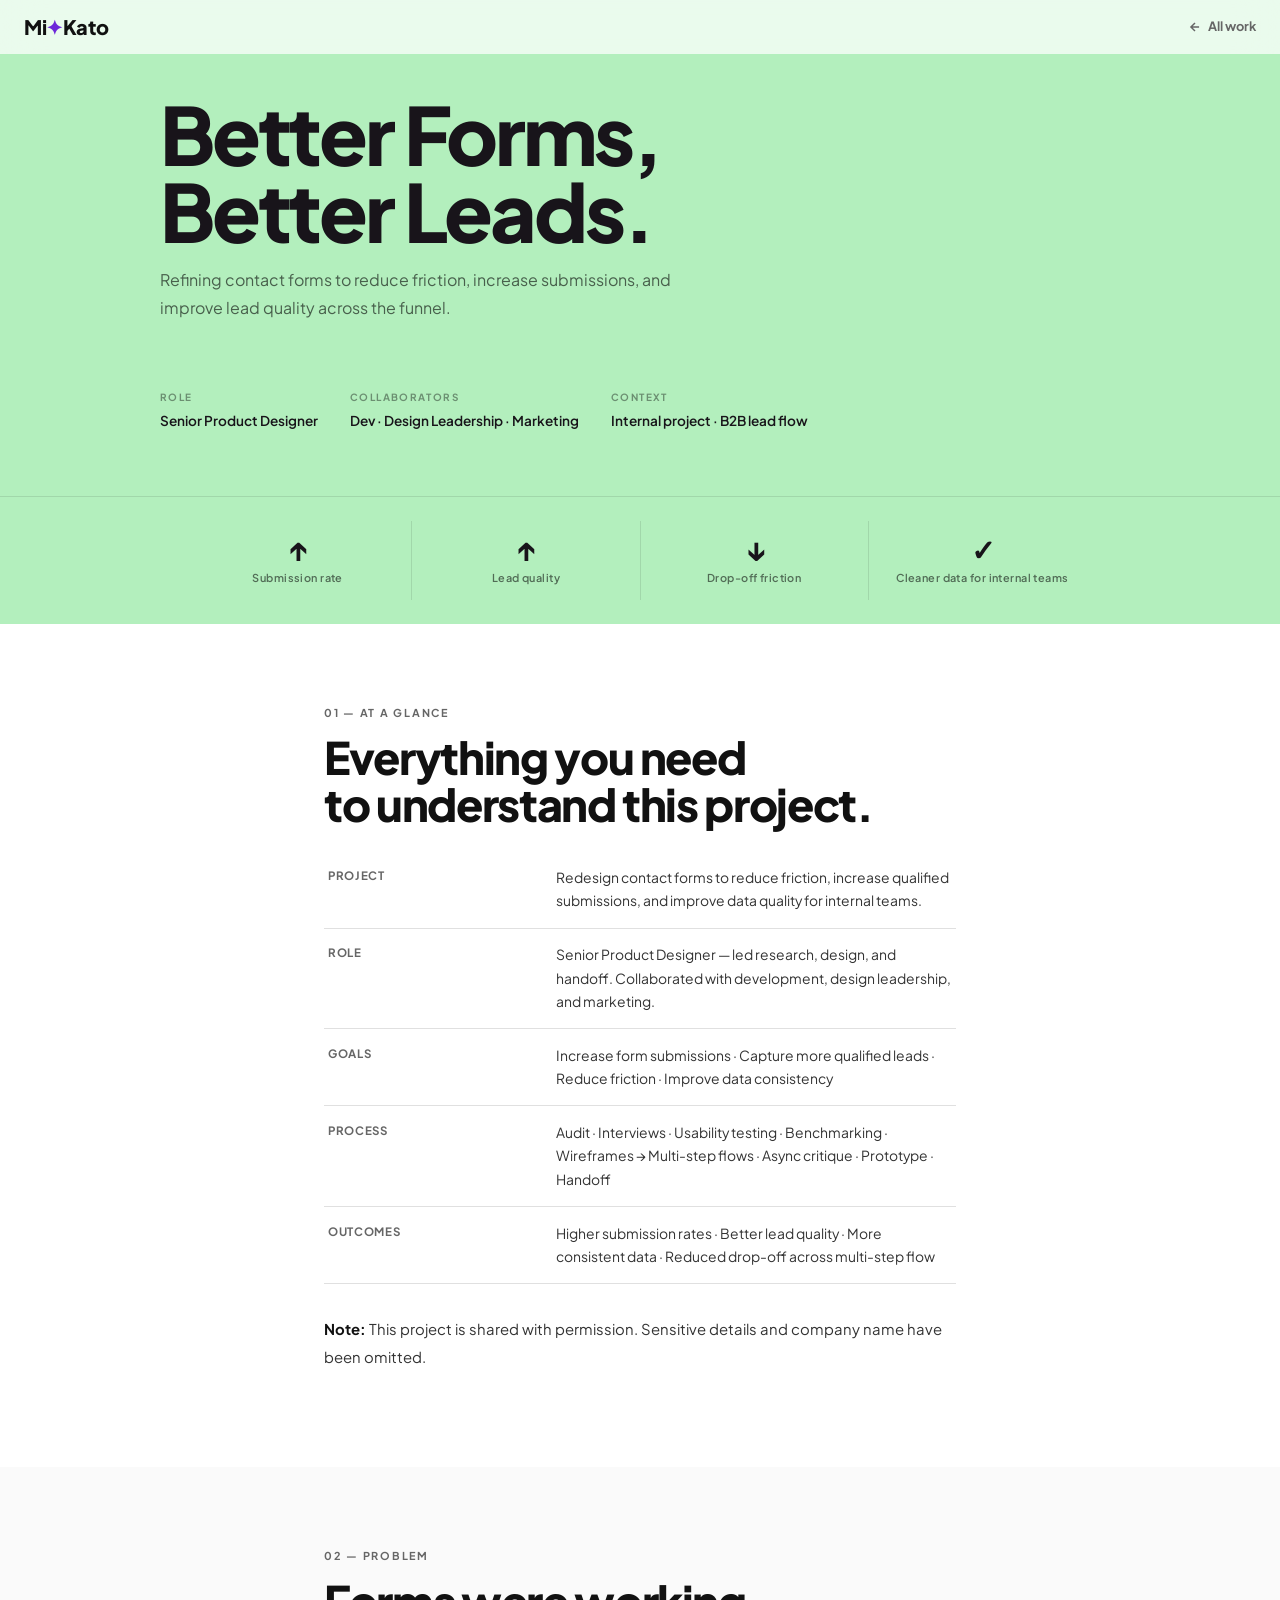
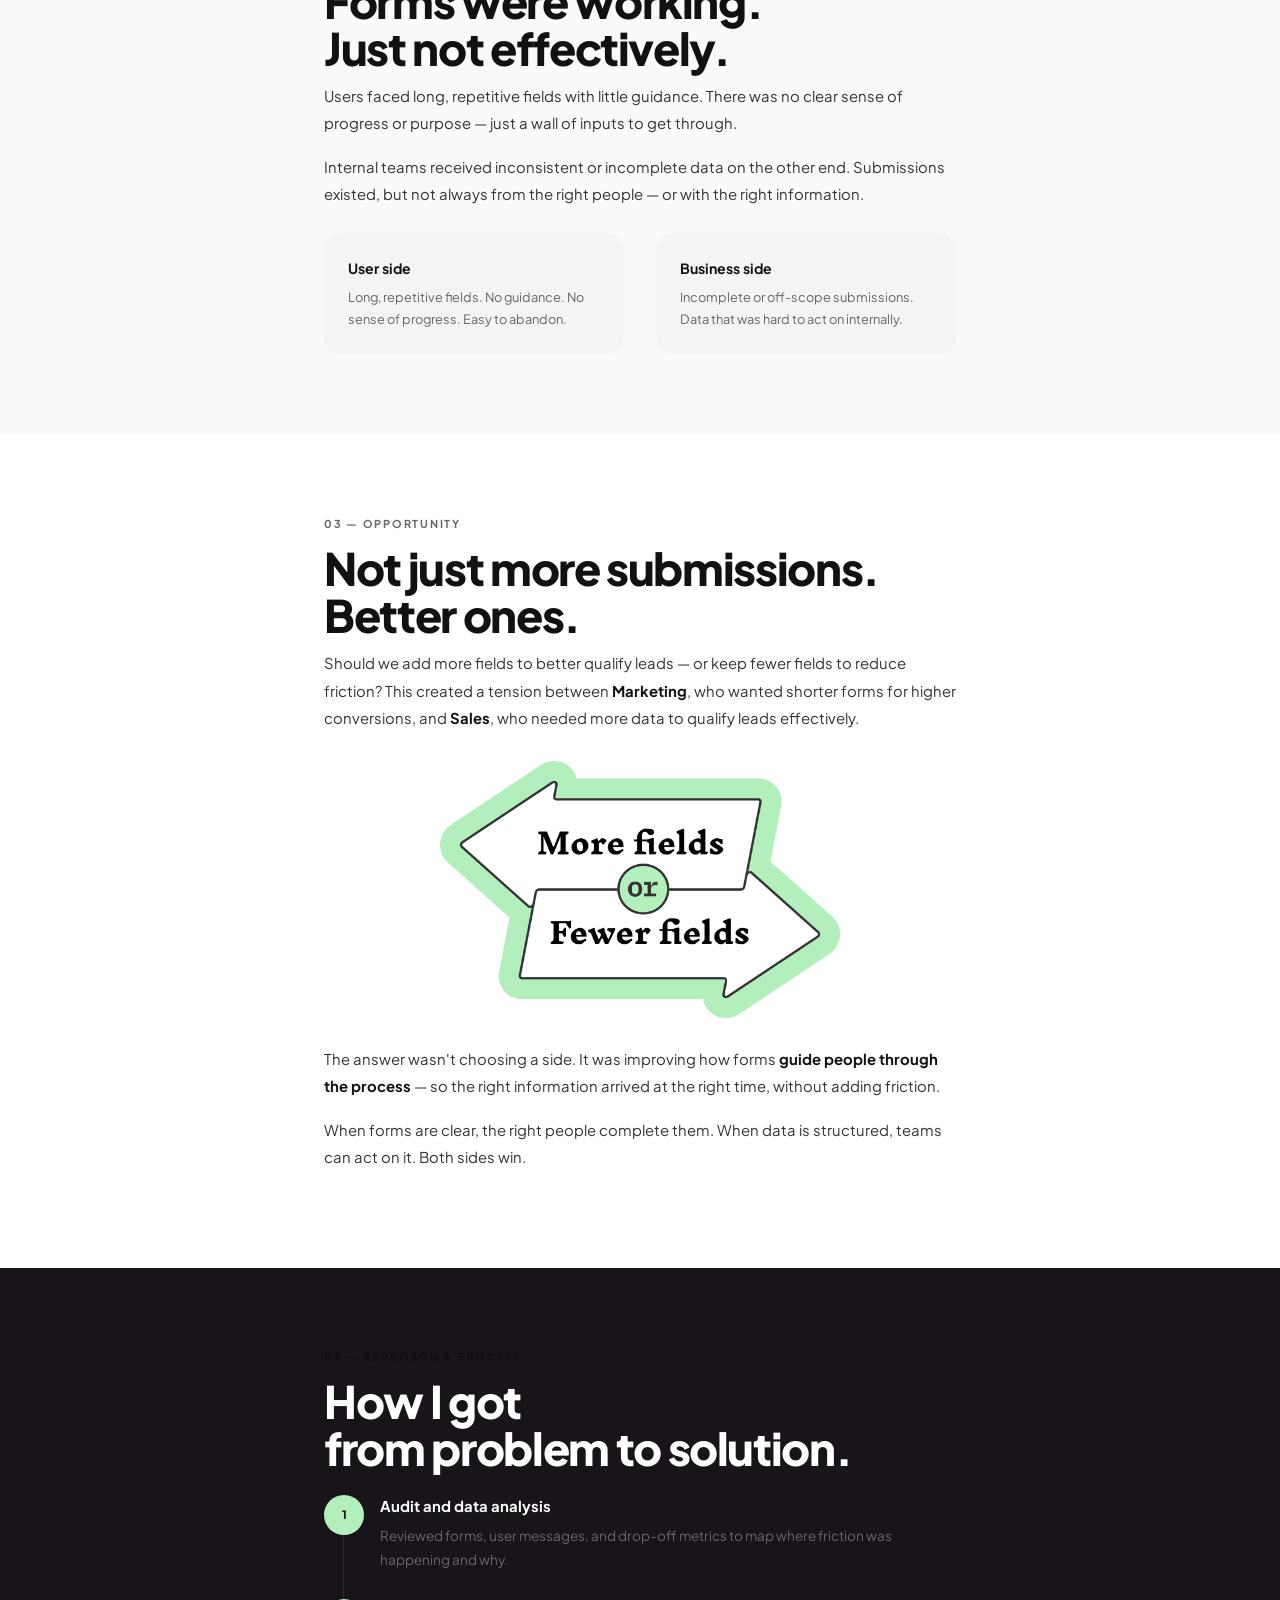
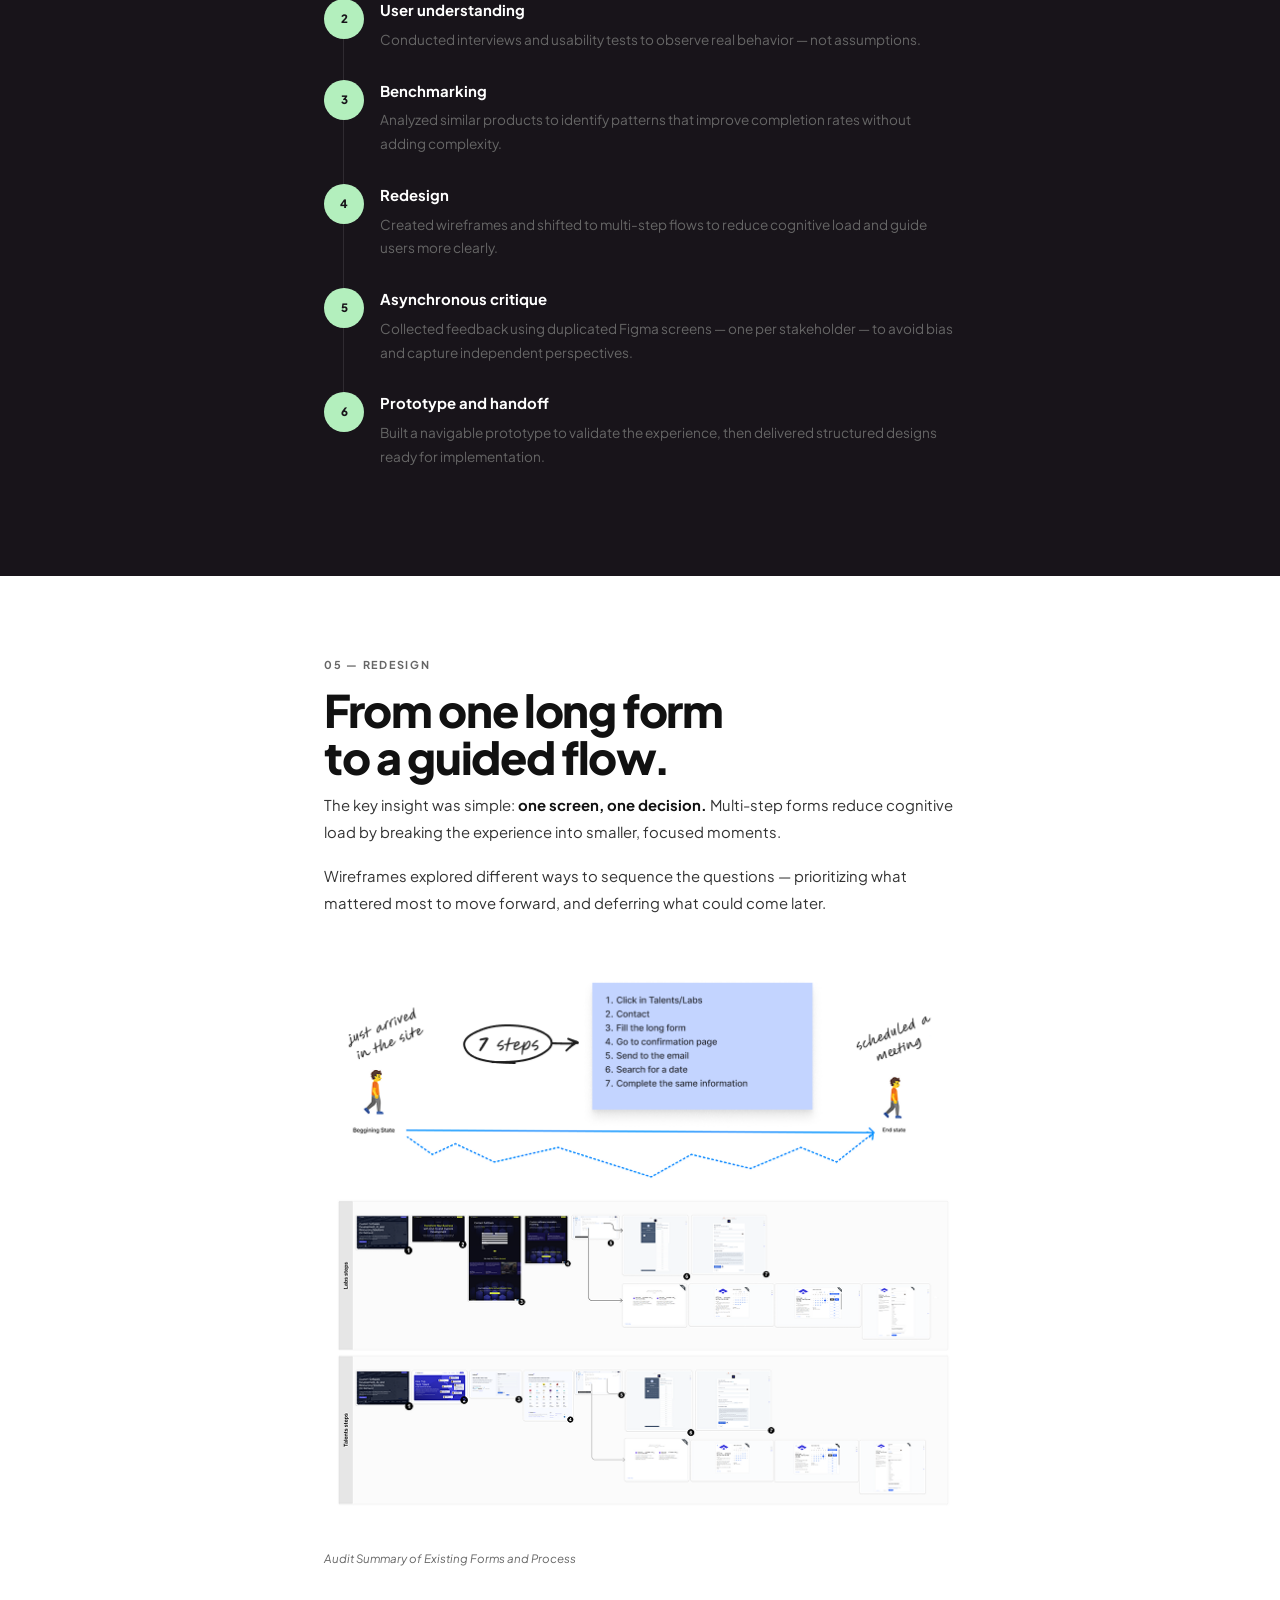
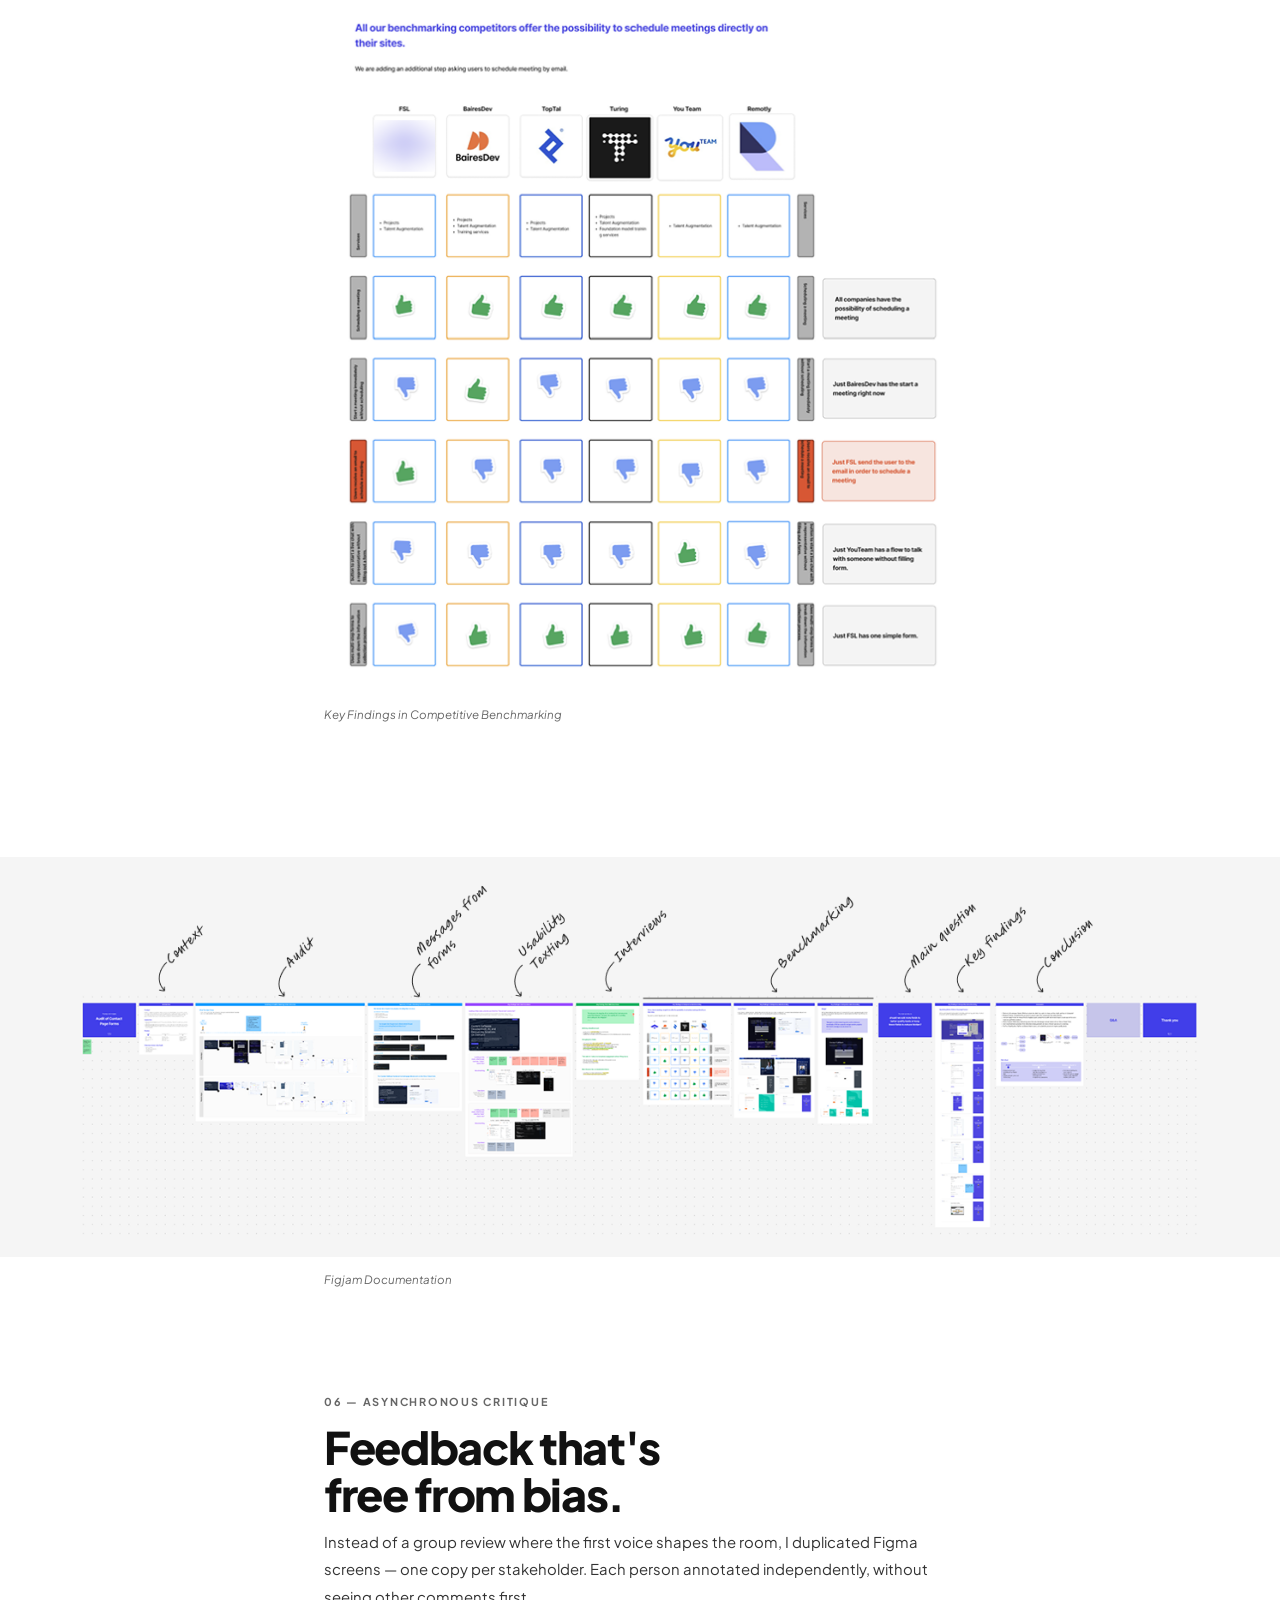
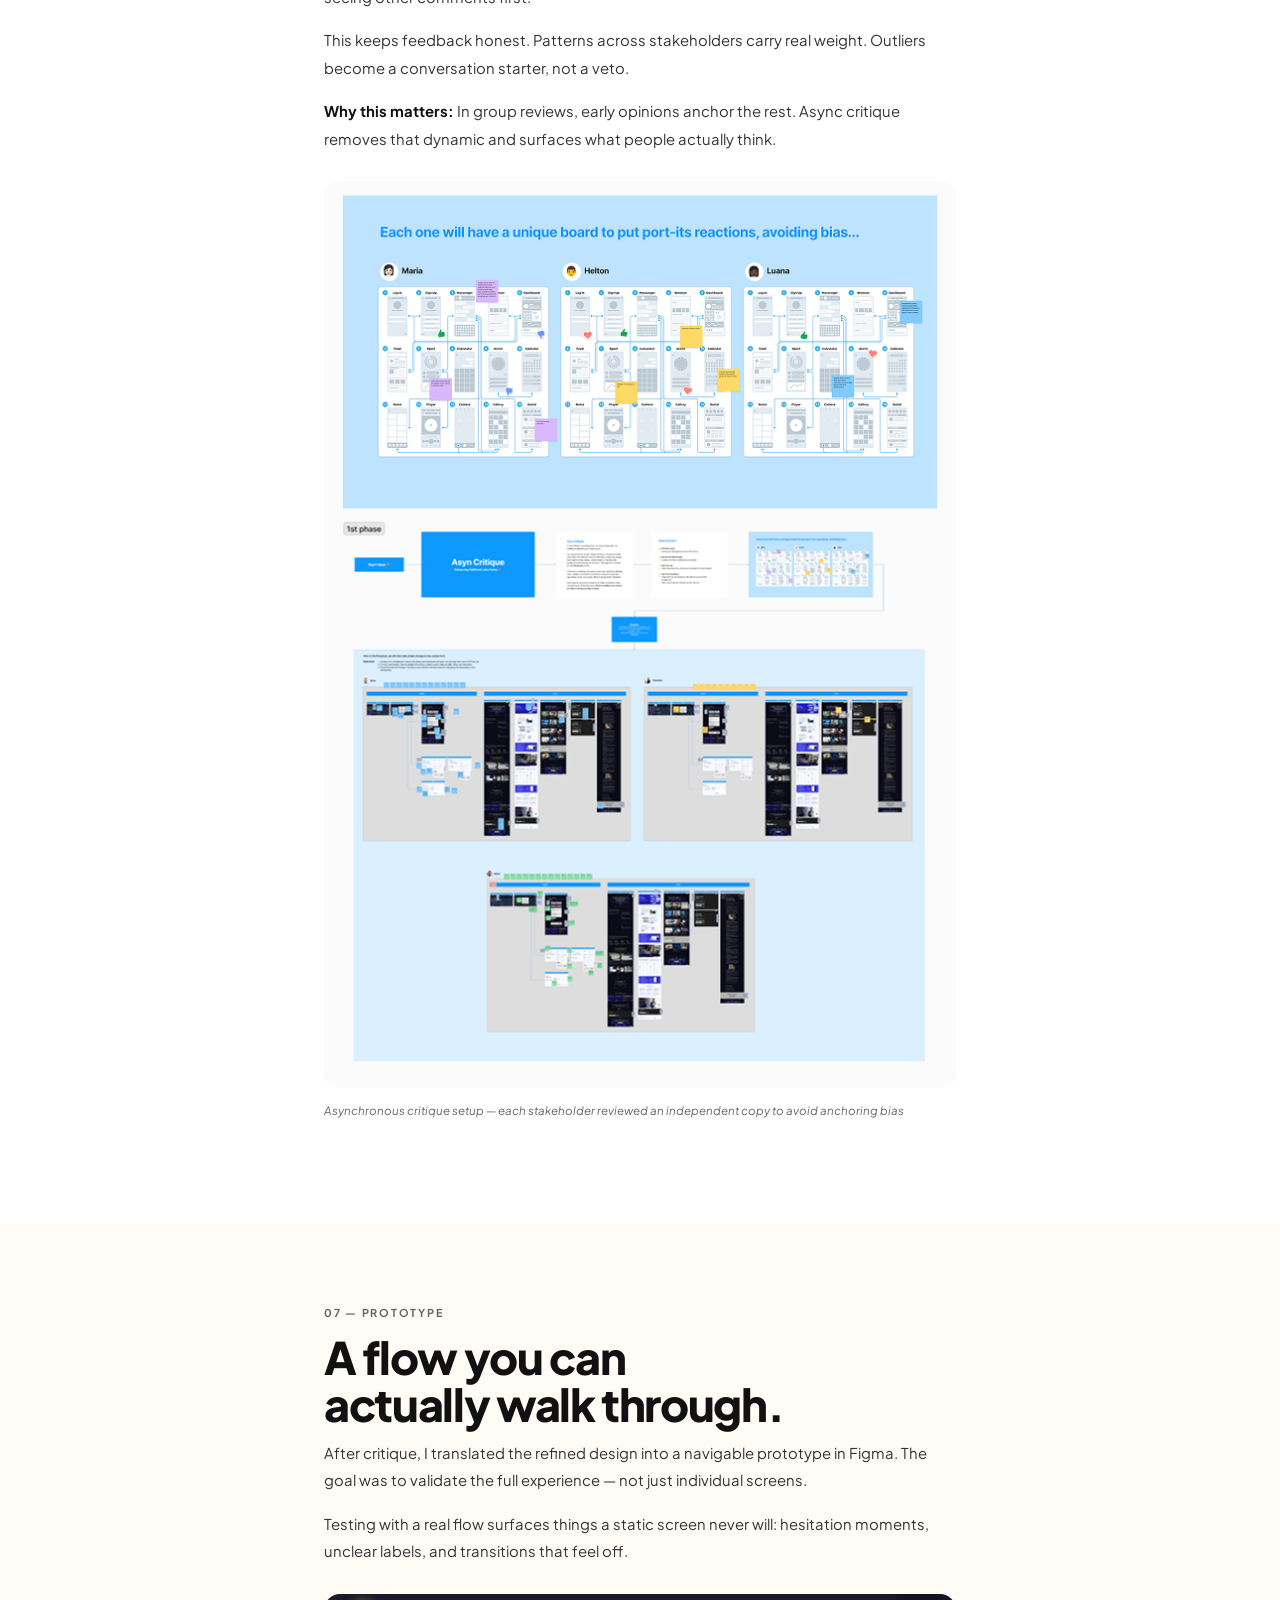
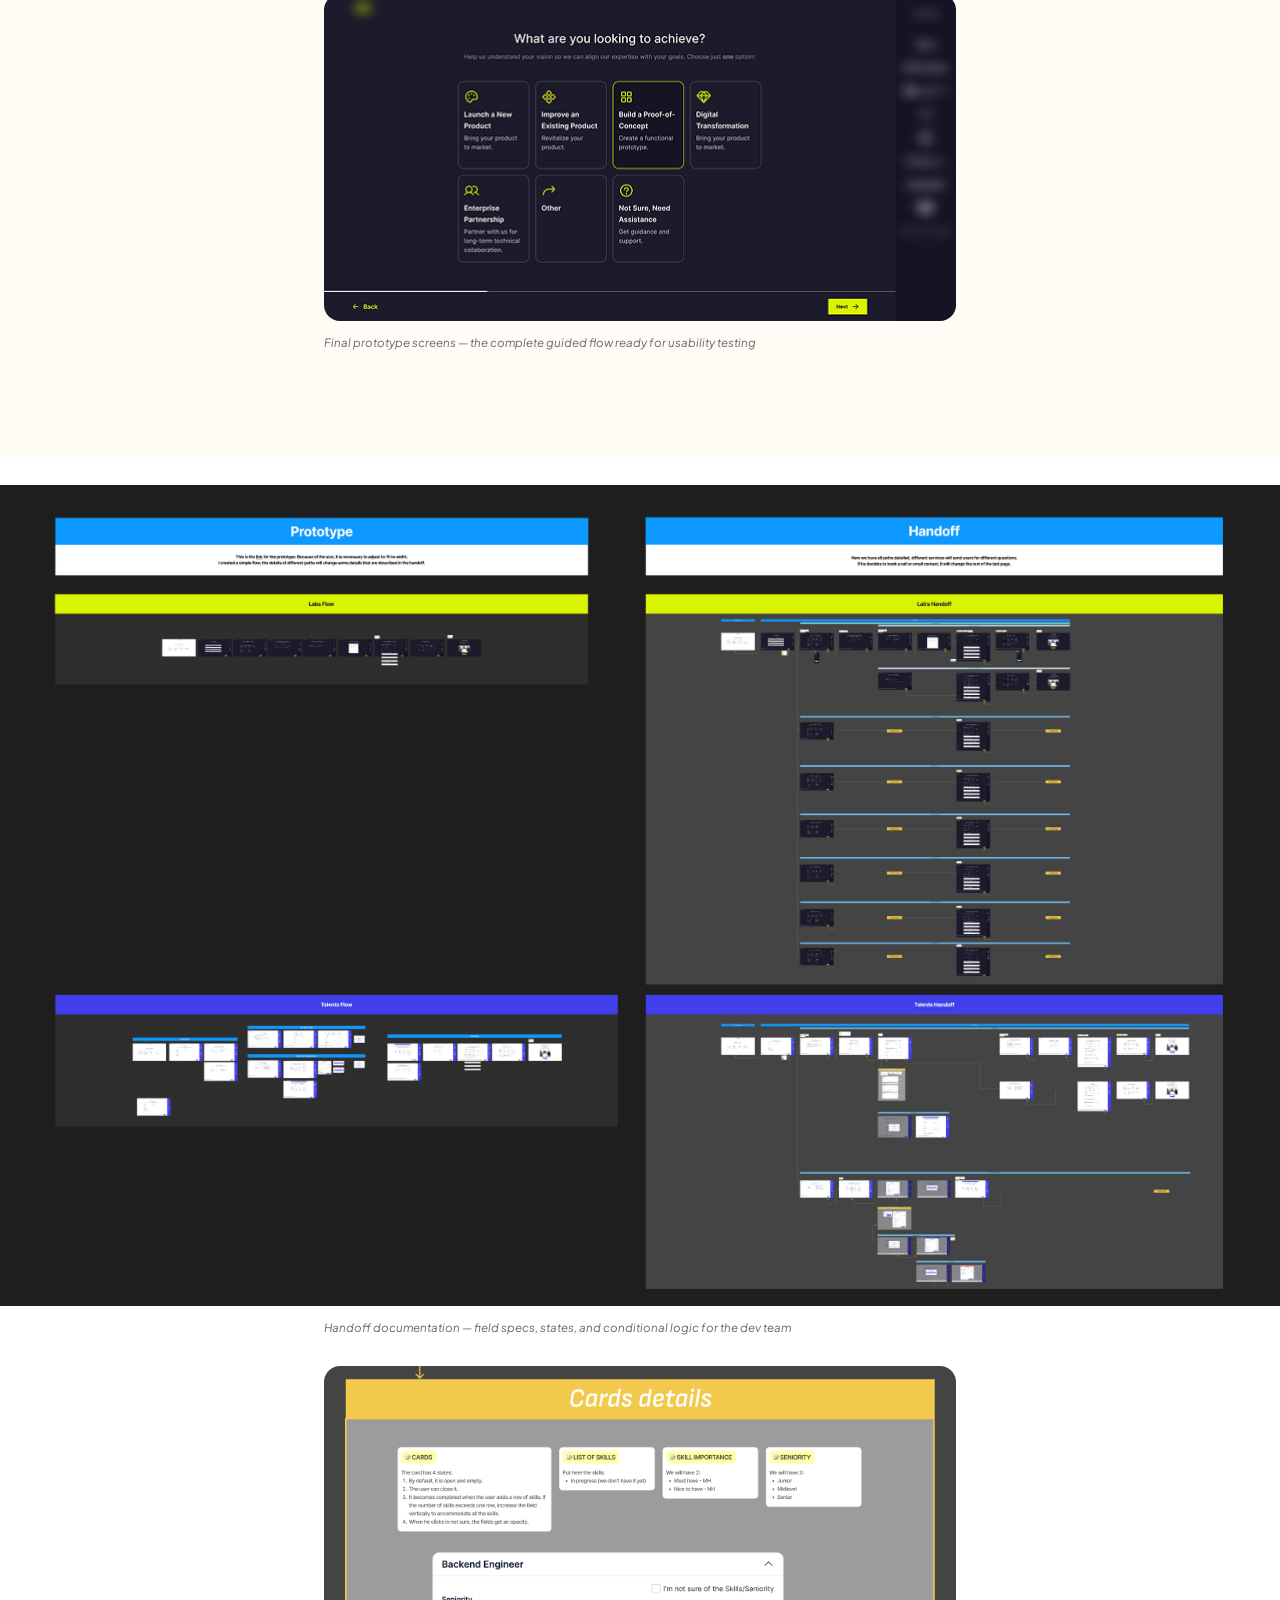
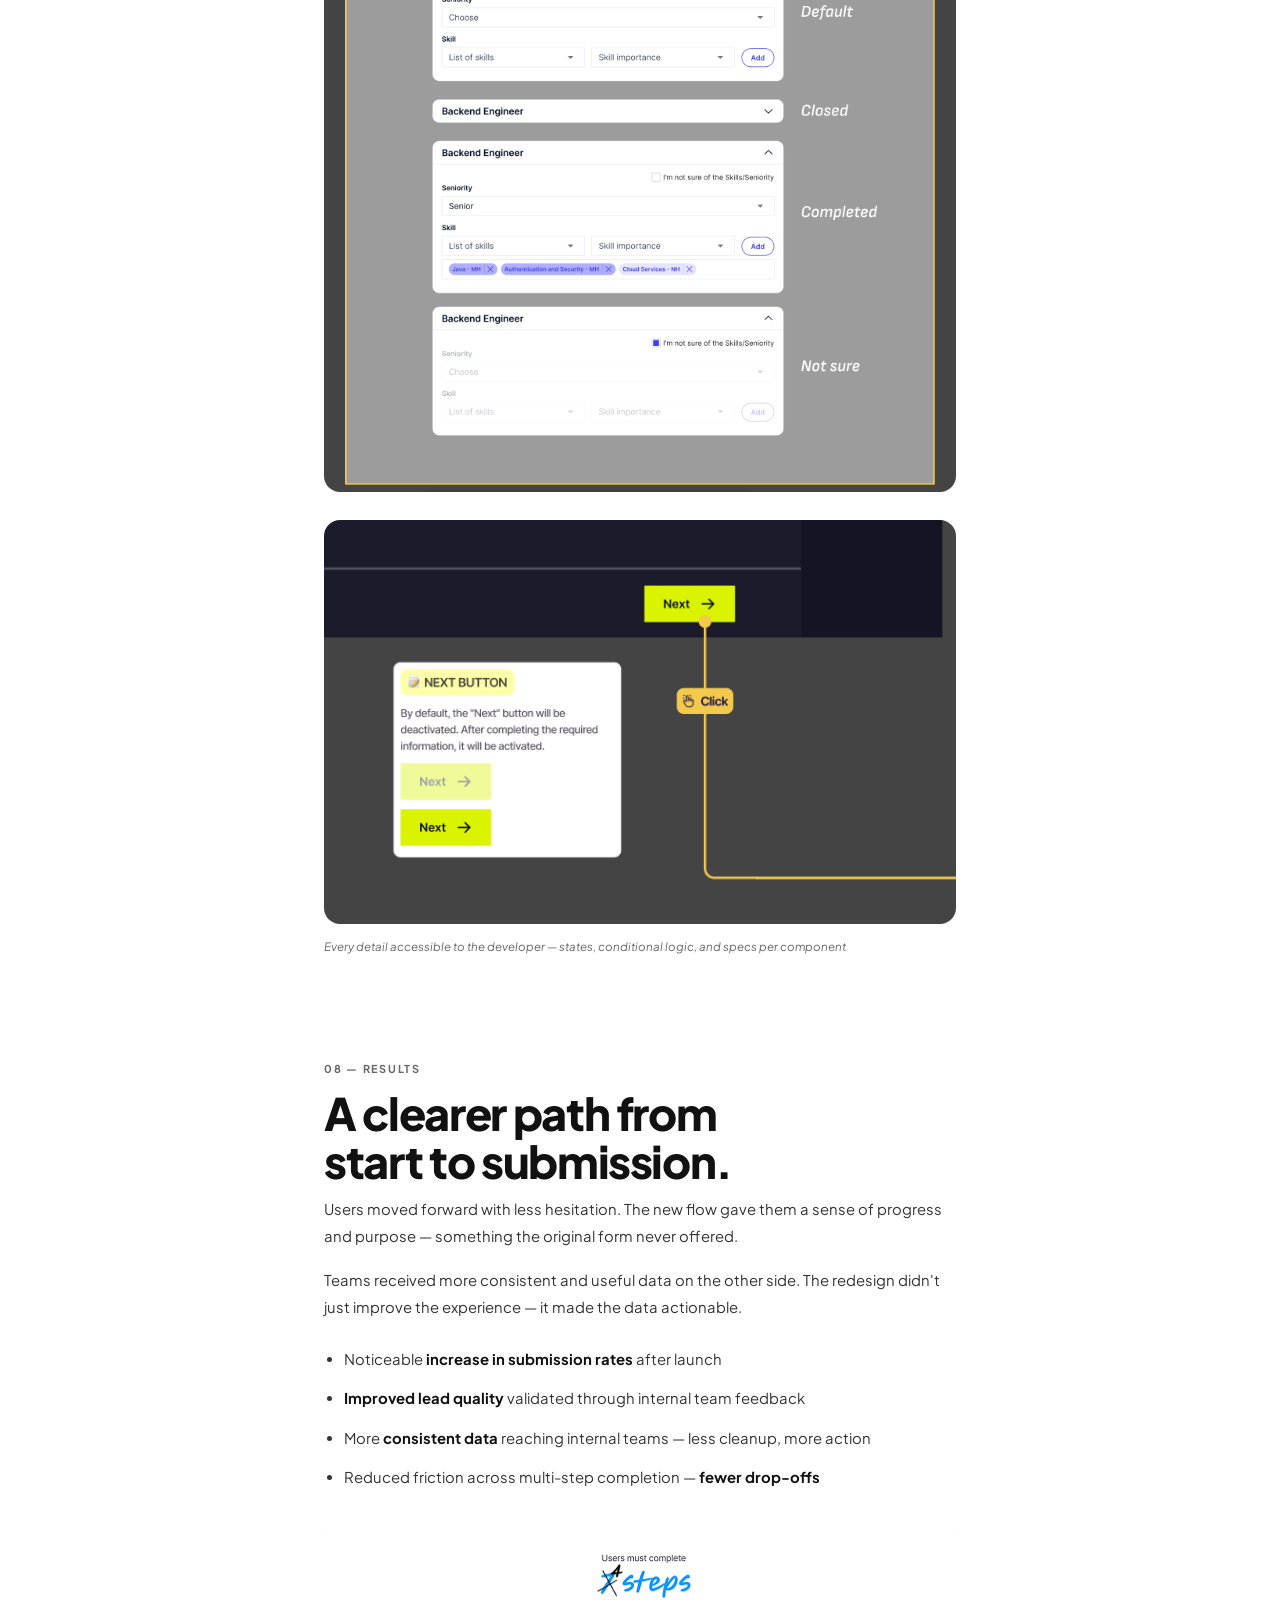
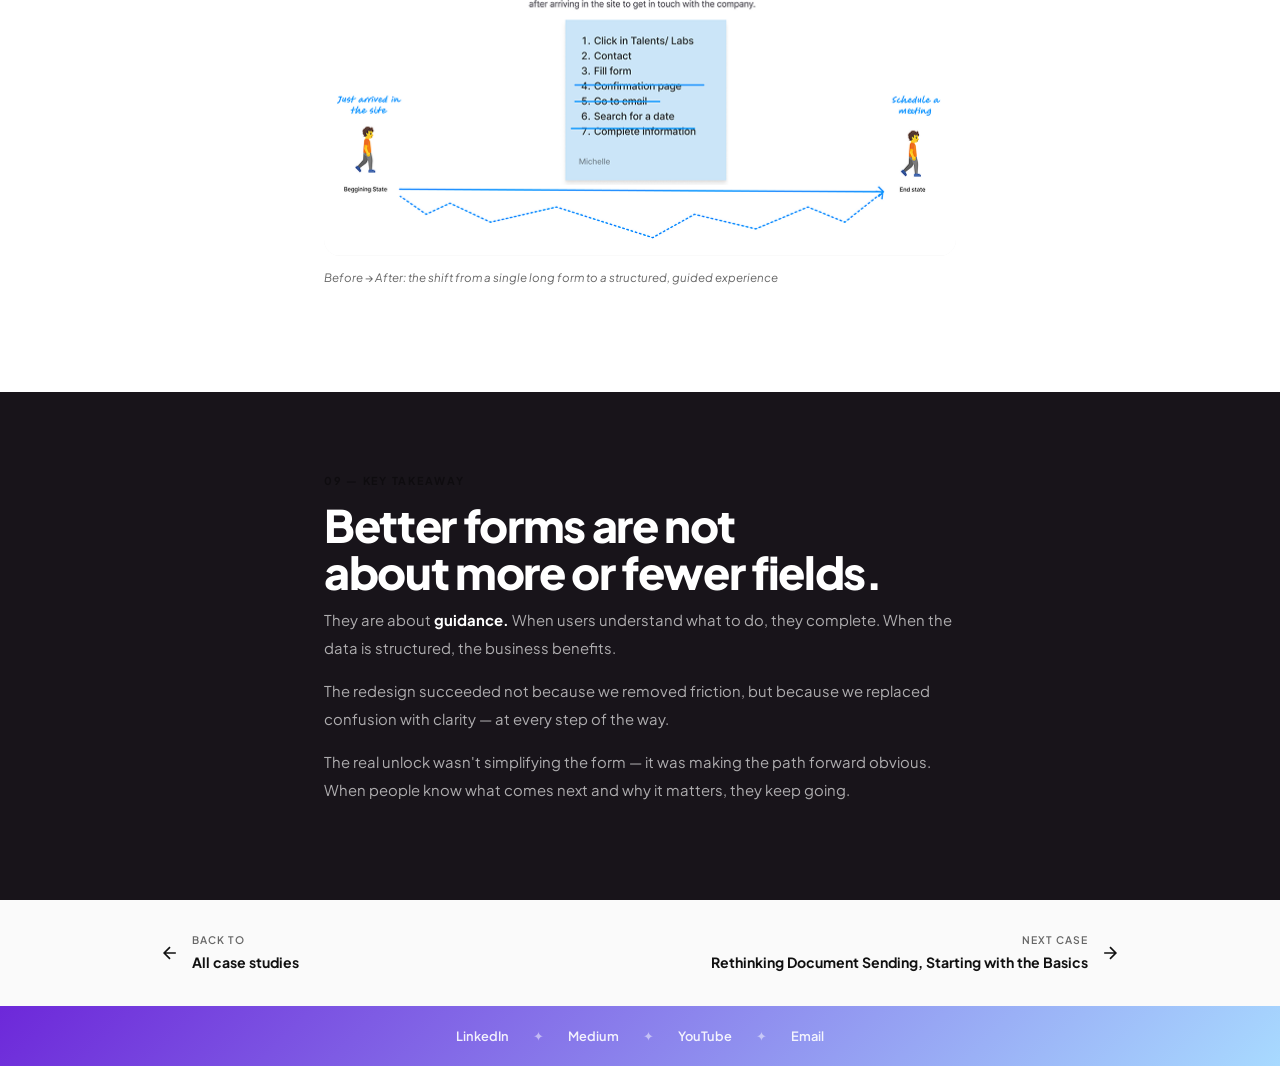
==== commit 2569ee89: "index atualizado" ====
--- a/case-better-forms-better-leads.html
+++ b/case-better-forms-better-leads.html
@@ -6,6 +6,7 @@
 <meta name="robots" content="noindex, nofollow"/>
 <title>Better Forms, Better Leads — Michelle Kato</title>
 <link rel="icon" type="image/x-icon" href="imgs/favicon.ico">
+<link rel="stylesheet" href="shared.css"/>
 <link rel="preconnect" href="https://fonts.googleapis.com"/>
 <link rel="preconnect" href="https://fonts.gstatic.com" crossorigin/>
 <link href="https://fonts.googleapis.com/css2?family=Plus+Jakarta+Sans:ital,wght@0,400;0,500;0,600;0,700;0,800;1,400;1,700&display=swap" rel="stylesheet"/>
@@ -28,7 +29,7 @@
 body{font-family:'Plus Jakarta Sans',sans-serif;background:var(--white);color:var(--ink);overflow-x:hidden;line-height:1.6;}
 
 /* PROGRESS */
-#prog{position:fixed;top:0;left:0;height:3px;background:var(--purple);width:0%;z-index:999;transition:width .1s linear;border-radius:0 2px 2px 0;}
+#prog{position:fixed;top:0;left:0;height:3px;background:linear-gradient(90deg,#6D28D9,#A8DAFF);width:0%;z-index:999;transition:width .1s linear;border-radius:0 2px 2px 0;}
 
 /* NAV */
 nav{position:fixed;top:0;left:0;right:0;z-index:100;padding:0 1.5rem;height:54px;display:flex;align-items:center;justify-content:space-between;background:rgba(255,255,255,.72);backdrop-filter:blur(20px);-webkit-backdrop-filter:blur(20px);border-bottom:1px solid transparent;transition:border-color .3s,background .3s;}
@@ -183,18 +184,14 @@
 .cn-label{font-size:.65rem;font-weight:600;letter-spacing:.1em;text-transform:uppercase;color:var(--ink-light);margin-bottom:.15rem;}
 
 /* ── FOOTER ── */
-footer{background:var(--purple);padding:2rem 1.5rem;}
+
 .fi{max-width:960px;margin:0 auto;display:flex;align-items:center;justify-content:space-between;flex-wrap:wrap;gap:1rem;}
-.flogo{font-weight:900;font-size:1.1rem;color:var(--white);letter-spacing:-.02em;}
-.flogo span{color:#A78BFA;}
 .flinks{display:flex;gap:1.5rem;}
 .flinks a{font-size:.8rem;font-weight:600;color:var(--white);text-decoration:none;transition:color .2s;}
 .flinks a:hover{color:rgba(255,255,255,.65);}
 
 /* ── BTT ── */
-#btt{position:fixed;bottom:1.5rem;right:1.5rem;width:40px;height:40px;border-radius:50%;background:var(--purple);border:none;cursor:pointer;display:flex;align-items:center;justify-content:center;opacity:0;pointer-events:none;transition:opacity .3s;z-index:90;}
-#btt.show{opacity:1;pointer-events:all;}
-#btt svg{width:16px;height:16px;stroke:var(--white);fill:none;stroke-width:2.5;}
+
 
 /* ── NOTE BAR ── */
 .note-bar{background:#fefce8;border-radius:.75rem;padding:.75rem 1rem;font-size:.78rem;color:#78350f;margin-top:2rem;line-height:1.65;}
@@ -294,7 +291,7 @@
       </tr>
     </table>
 
-    <p class="body-text r d3" style="margin-top:2rem;"><span class="hl"><strong>Note:</strong> This project is shared with permission. Sensitive details and company name have been omitted.</span></p>
+    <p class="body-text r d3" style="margin-top:2rem;"><strong>Note:</strong> This project is shared with permission. Sensitive details and company name have been omitted.</p>
   </div>
 </div>
 
@@ -333,7 +330,7 @@
       <img src="imgs/f-img.png" alt="" style="width:400px;max-width:100%;height:auto;display:block;"/>
     </div>
 
-    <p class="body-text r d3">The answer wasn't choosing a side. It was improving how forms <span class="hl"><strong>guide people through the process</strong></span> — so the right information arrived at the right time, without adding friction.</p>
+    <p class="body-text r d3">The answer wasn't choosing a side. It was improving how forms <strong>guide people through the process</strong> — so the right information arrived at the right time, without adding friction.</p>
     <p class="body-text r d4">When forms are clear, the right people complete them. When data is structured, teams can act on it. Both sides win.</p>
   </div>
 </div>
@@ -398,7 +395,7 @@
   <div class="wrap">
     <span class="eyebrow r">05 — Redesign</span>
     <h2 class="sec-h r d1">From one long form<br/>to a <em>guided flow.</em></h2>
-    <p class="body-text r d2">The key insight was simple: <span class="hl"><strong>one screen, one decision.</strong></span> Multi-step forms reduce cognitive load by breaking the experience into smaller, focused moments.</p>
+    <p class="body-text r d2">The key insight was simple: <strong>one screen, one decision.</strong> Multi-step forms reduce cognitive load by breaking the experience into smaller, focused moments.</p>
     <p class="body-text r d3">Wireframes explored different ways to sequence the questions — prioritizing what mattered most to move forward, and deferring what could come later.</p>
 
     <div class="img-block r">
@@ -427,7 +424,7 @@
     <p class="body-text r d2">Instead of a group review where the first voice shapes the room, I duplicated Figma screens — one copy per stakeholder. Each person annotated independently, without seeing other comments first.</p>
     <p class="body-text r d3">This keeps feedback honest. Patterns across stakeholders carry real weight. Outliers become a conversation starter, not a veto.</p>
 
-    <p class="body-text r d4"><span class="hl"><strong>Why this matters:</strong></span> In group reviews, early opinions anchor the rest. Async critique removes that dynamic and surfaces what people actually think.</p>
+    <p class="body-text r d4"><strong>Why this matters:</strong> In group reviews, early opinions anchor the rest. Async critique removes that dynamic and surfaces what people actually think.</p>
 
     <div class="img-block r">
       <img src="imgs/f-img4.png" alt="Figma with duplicated screens and stakeholder comments"/>
@@ -526,32 +523,17 @@
 </div>
 
 
-<!-- ═══ FOOTER ═══ -->
-<footer>
-  <div class="fi">
-    <span class="flogo">Mi<span>✦</span>Kato</span>
-    <div class="flinks">
-      <a href="https://linkedin.com/in/michellekato" target="_blank">LinkedIn</a>
-      <a href="https://medium.com/@michelle-kato" target="_blank">Medium</a>
-      <a href="https://www.youtube.com/@michelle-kato" target="_blank">YouTube</a>
-    </div>
-  </div>
-</footer>
-
-<button id="btt" onclick="window.scrollTo({top:0,behavior:'smooth'})" aria-label="Back to top">
-  <svg viewBox="0 0 24 24"><path d="M18 15l-6-6-6 6"/></svg>
-</button>
+
+
+
 
 <script>
 const prog = document.getElementById('prog');
 const nav  = document.getElementById('nav');
-const btt  = document.getElementById('btt');
-
 window.addEventListener('scroll', () => {
   const pct = window.scrollY / (document.body.scrollHeight - window.innerHeight) * 100;
   prog.style.width = pct + '%';
   nav.classList.toggle('scrolled', window.scrollY > 20);
-  btt.classList.toggle('show', window.scrollY > 400);
 });
 
 const els = document.querySelectorAll('.r');
@@ -563,5 +545,6 @@
   els.forEach(el => { if(el.getBoundingClientRect().top < window.innerHeight + 50) el.classList.add('on'); });
 });
 </script>
+<script src="shared.js"></script>
 </body>
 </html>
--- a/shared.css
+++ b/shared.css
@@ -0,0 +1,13 @@
+/* ── FOOTER ── */
+@keyframes footer-grad{0%{background-position:0% 50%;}50%{background-position:100% 50%;}100%{background-position:0% 50%;}}
+footer{background:linear-gradient(135deg,#6D28D9,#A8DAFF,#6D28D9,#A8DAFF);background-size:300% 300%;animation:footer-grad 20s ease infinite;padding:1.25rem clamp(1.25rem,5vw,4rem);}
+.flinks{display:flex;align-items:center;justify-content:center;flex-wrap:wrap;gap:.75rem 1.25rem;}
+.flinks a{font-size:.9rem;font-weight:700;color:#fff;text-decoration:none;opacity:.9;transition:opacity .2s;}
+.flinks a:hover{opacity:1;}
+.fsep{color:rgba(255,255,255,.5);font-size:.8rem;}
+
+/* ── BACK TO TOP ── */
+#btt{position:fixed;bottom:1.5rem;right:1.5rem;width:42px;height:42px;border-radius:50%;background:rgba(255,255,255,.72);backdrop-filter:blur(20px);-webkit-backdrop-filter:blur(20px);border:1px solid #6D28D9;cursor:pointer;display:flex;align-items:center;justify-content:center;opacity:0;transform:translateY(10px);transition:opacity .3s,transform .3s,background .2s;z-index:200;}
+#btt svg{width:16px;height:16px;stroke:#6D28D9;stroke-width:2.5;fill:none;}
+#btt.show{opacity:1;transform:translateY(0);}
+#btt:hover{background:rgba(255,255,255,.95);}
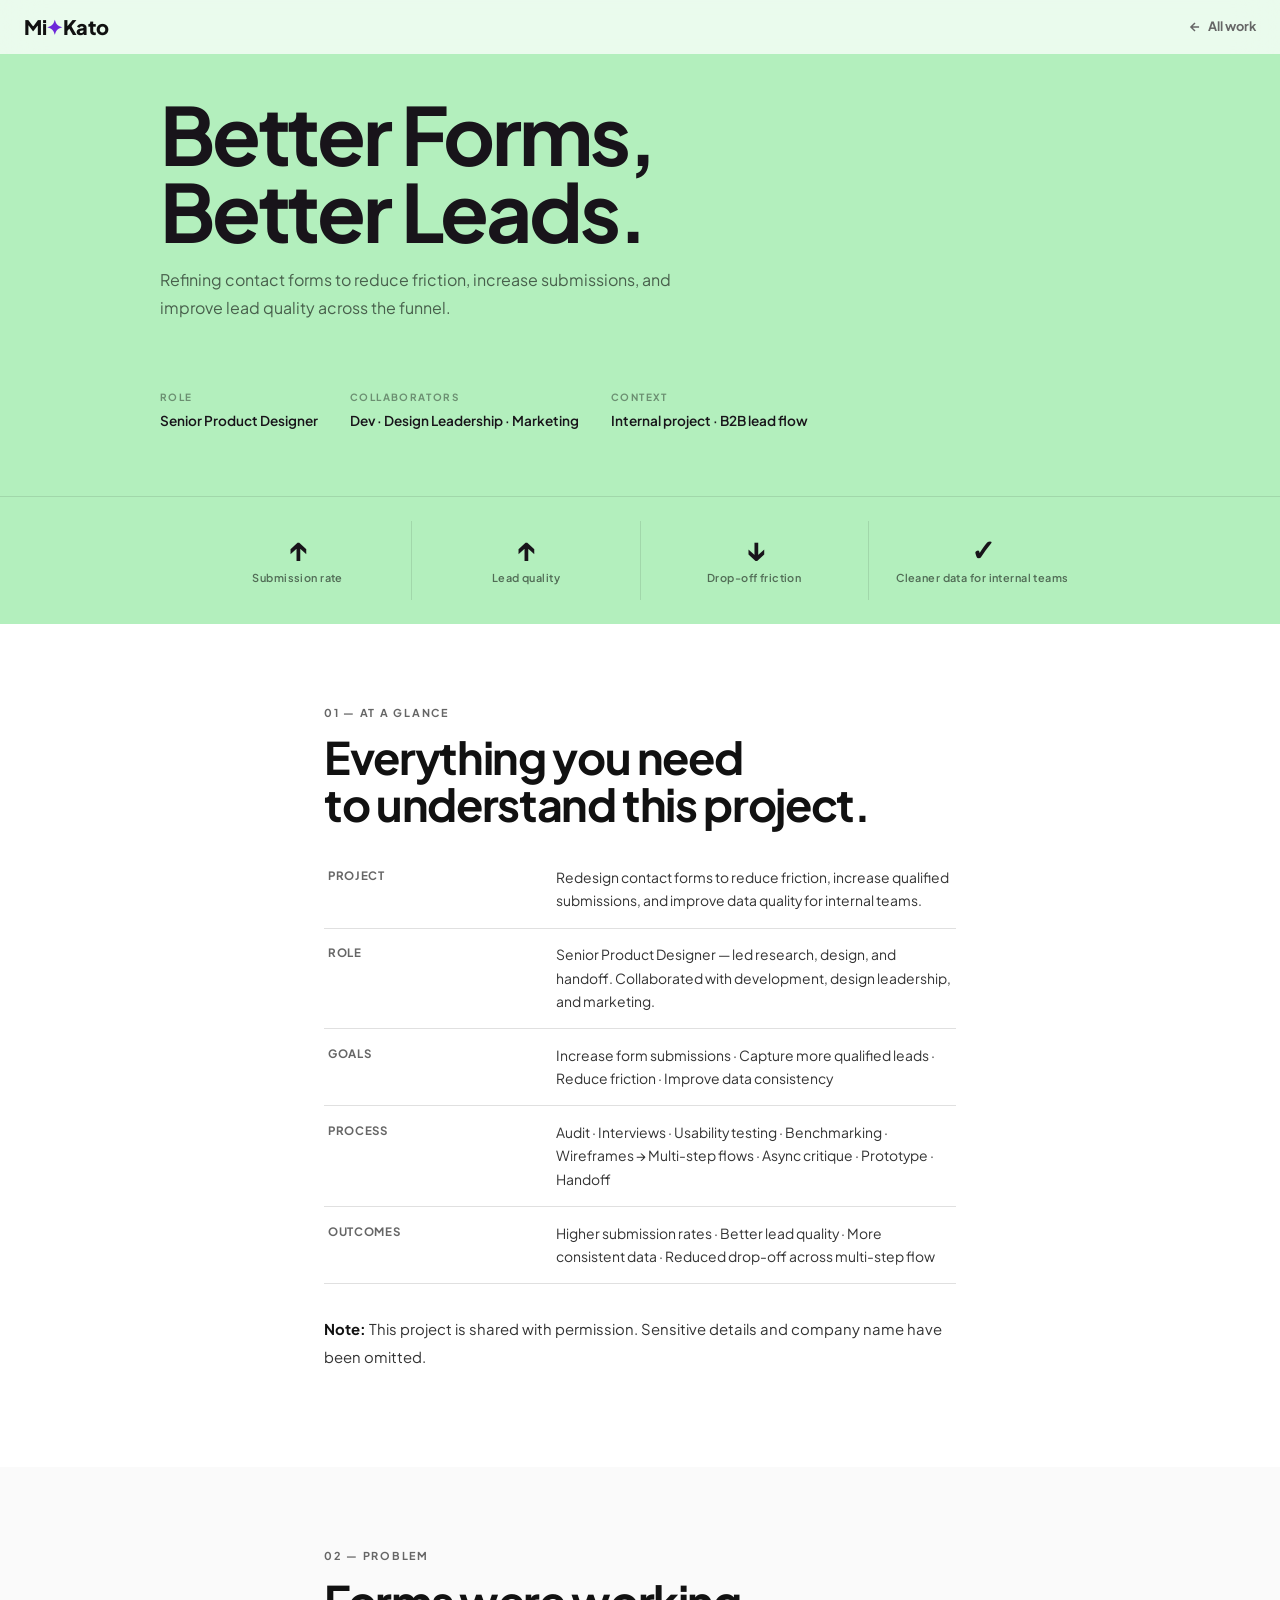
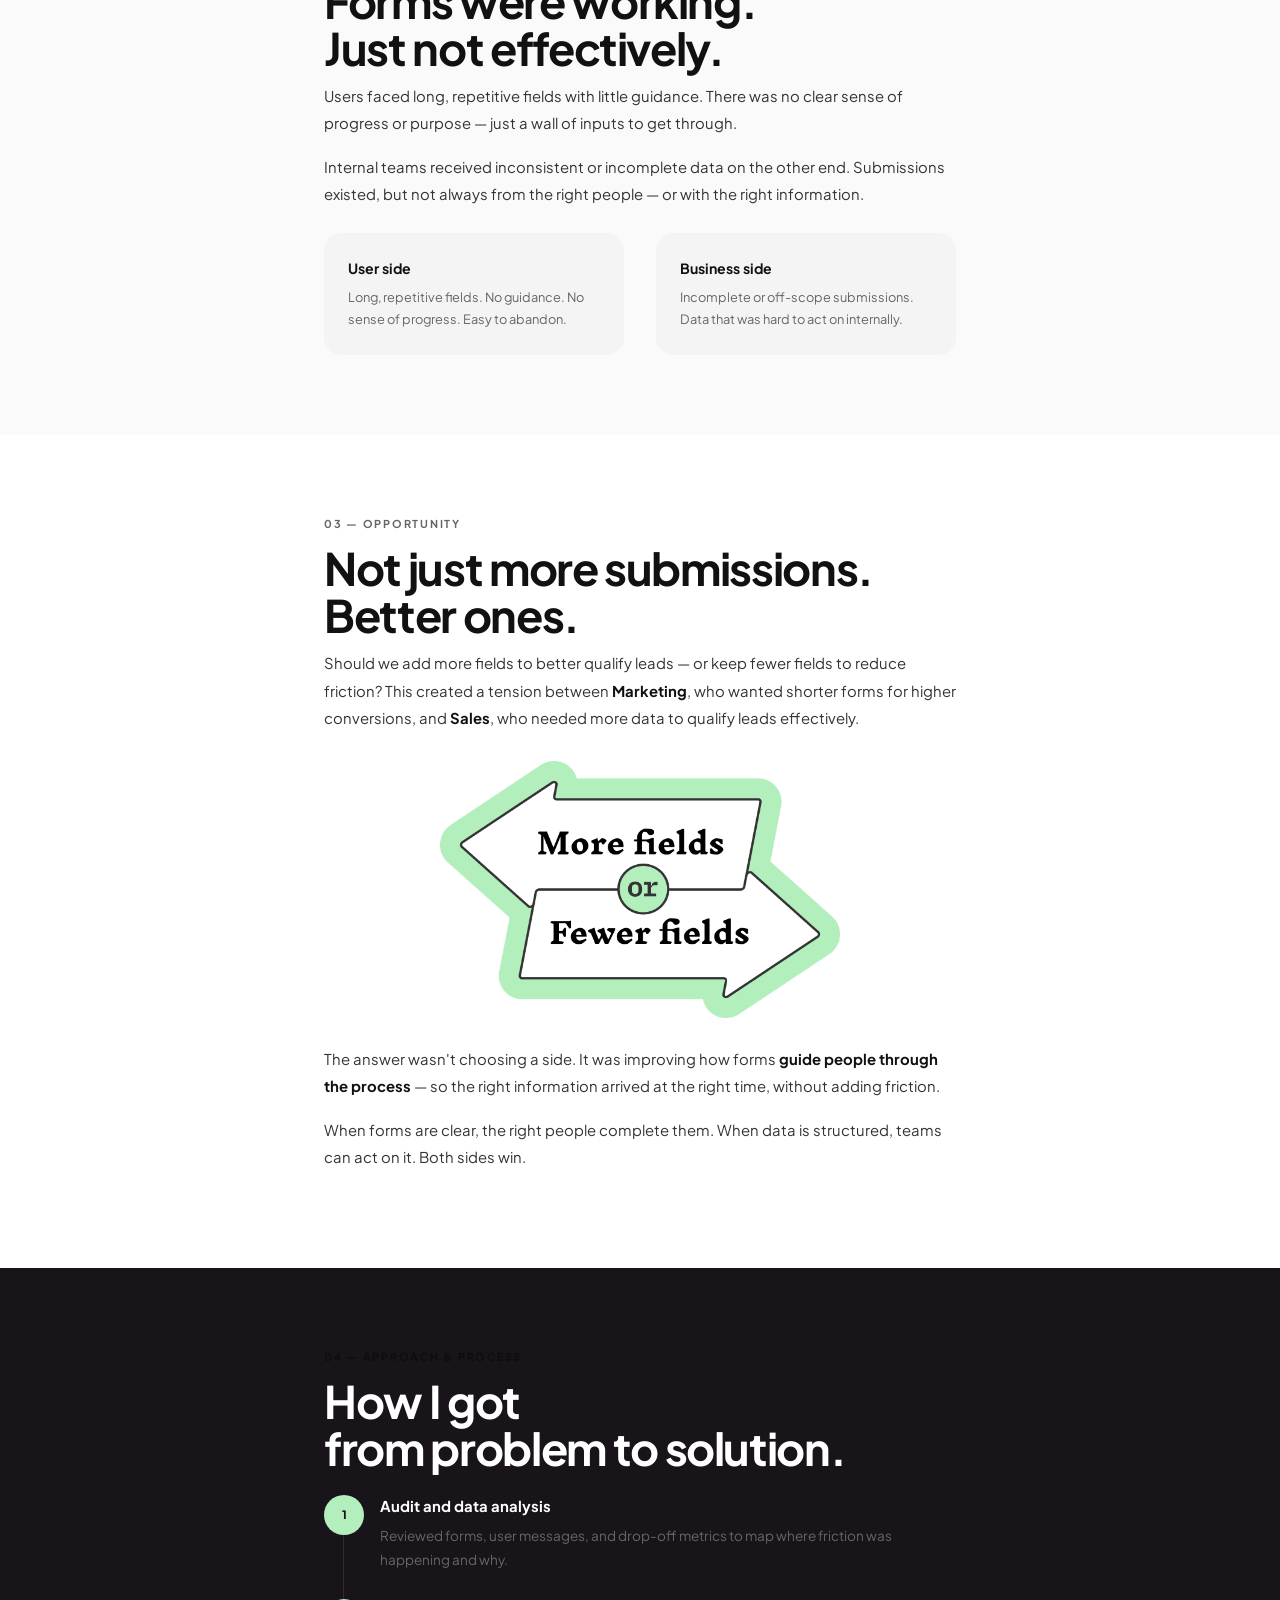
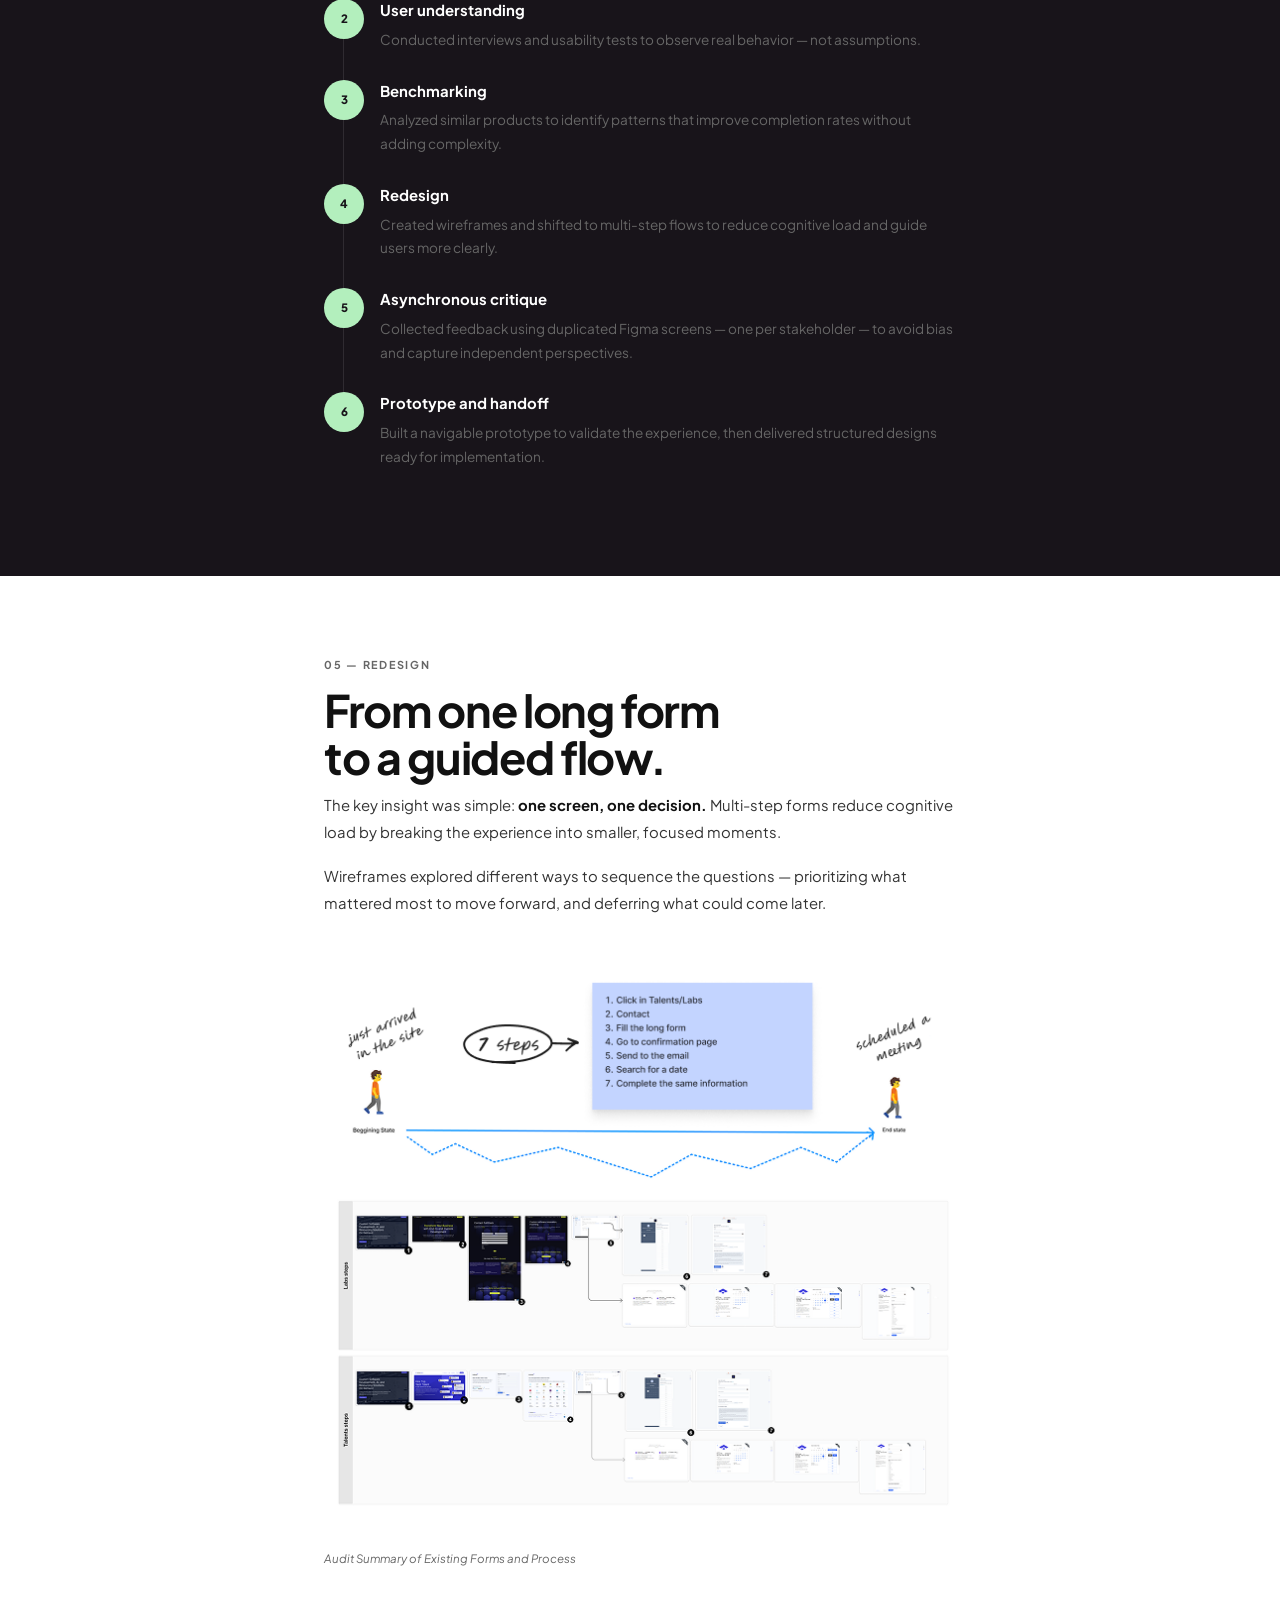
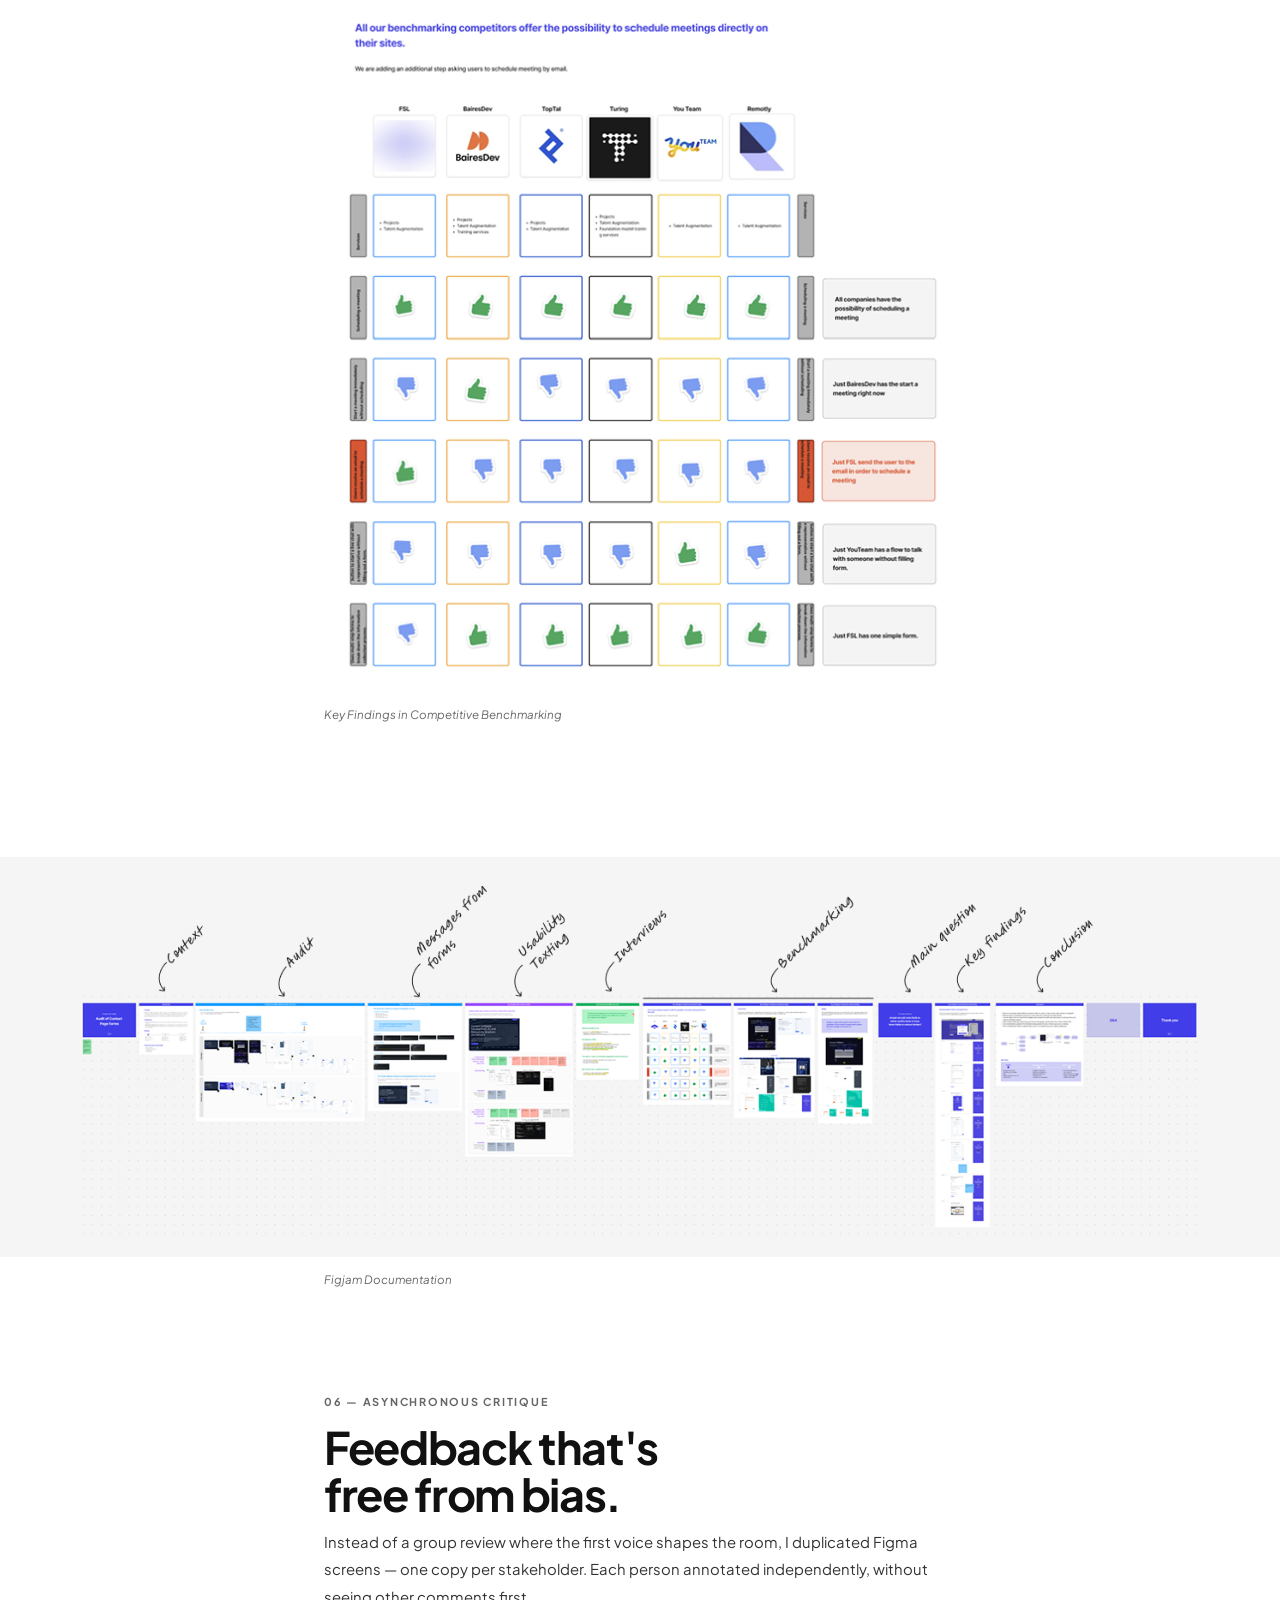
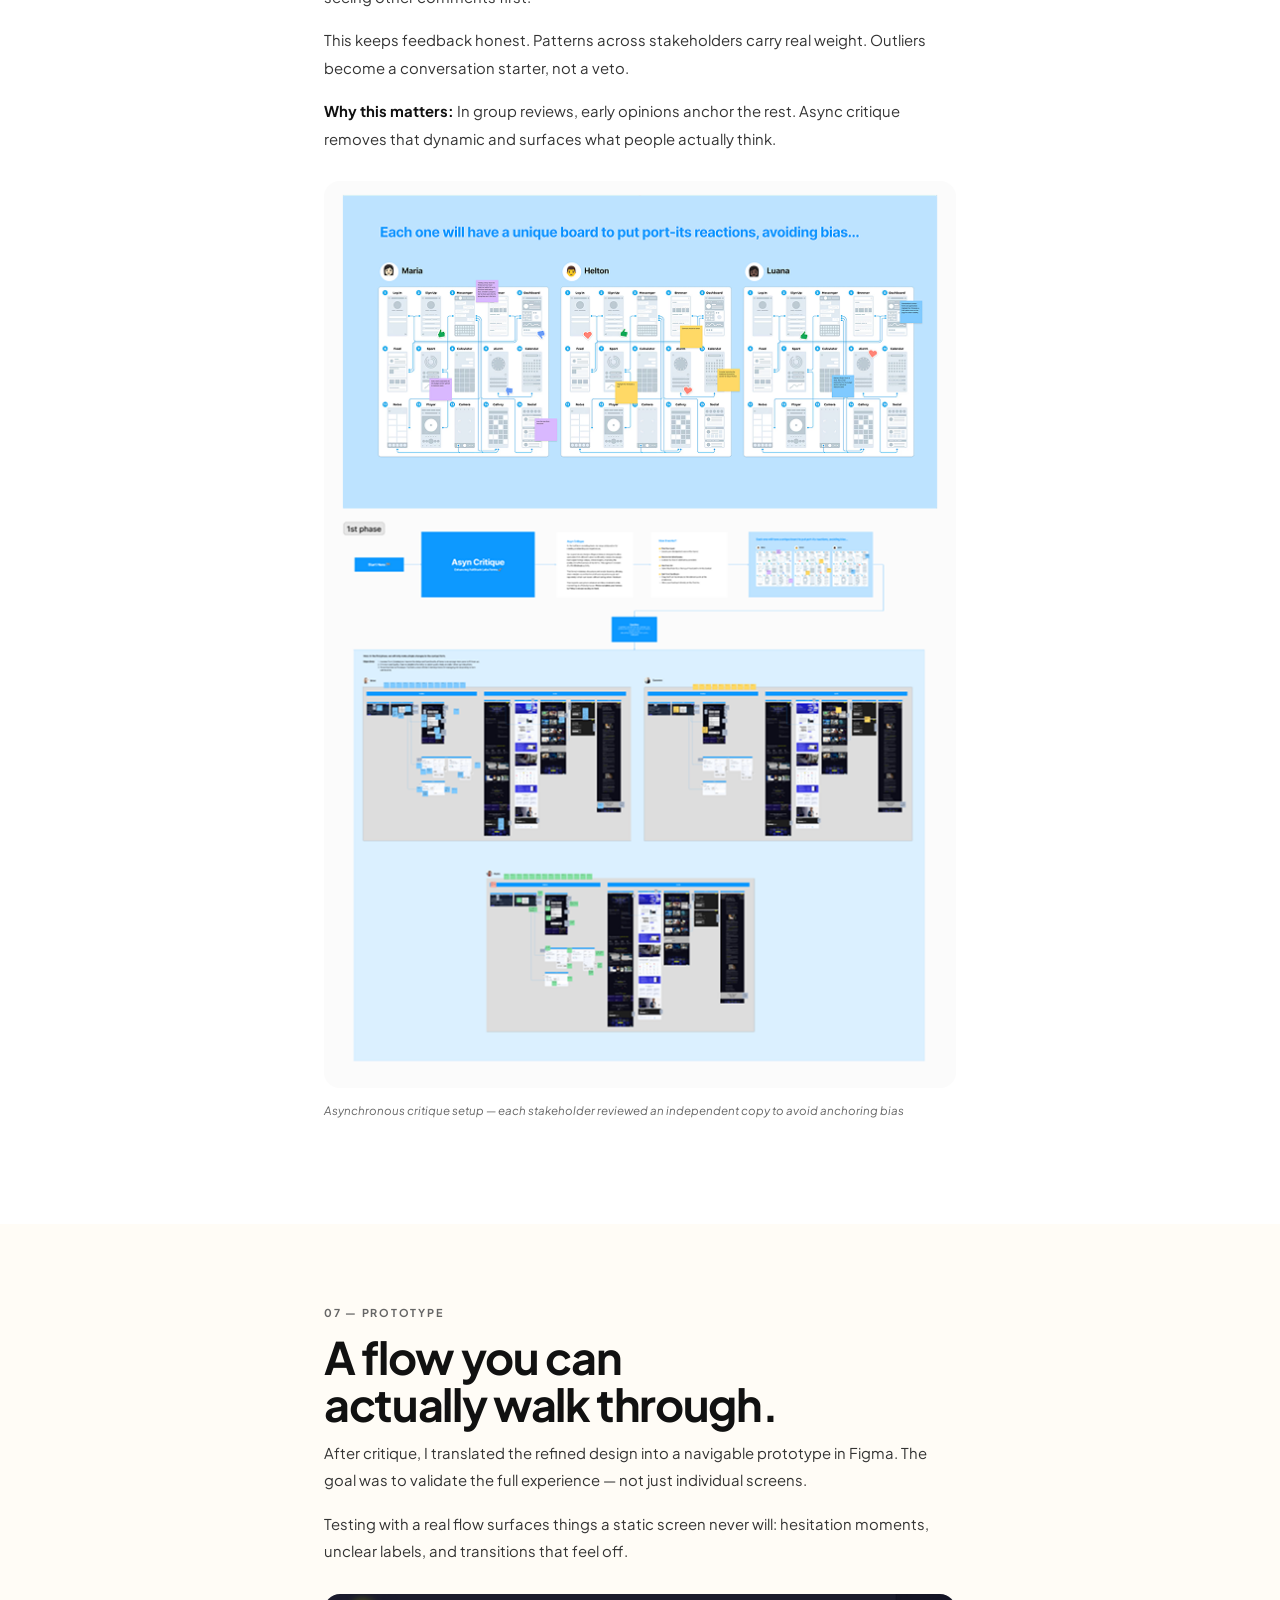
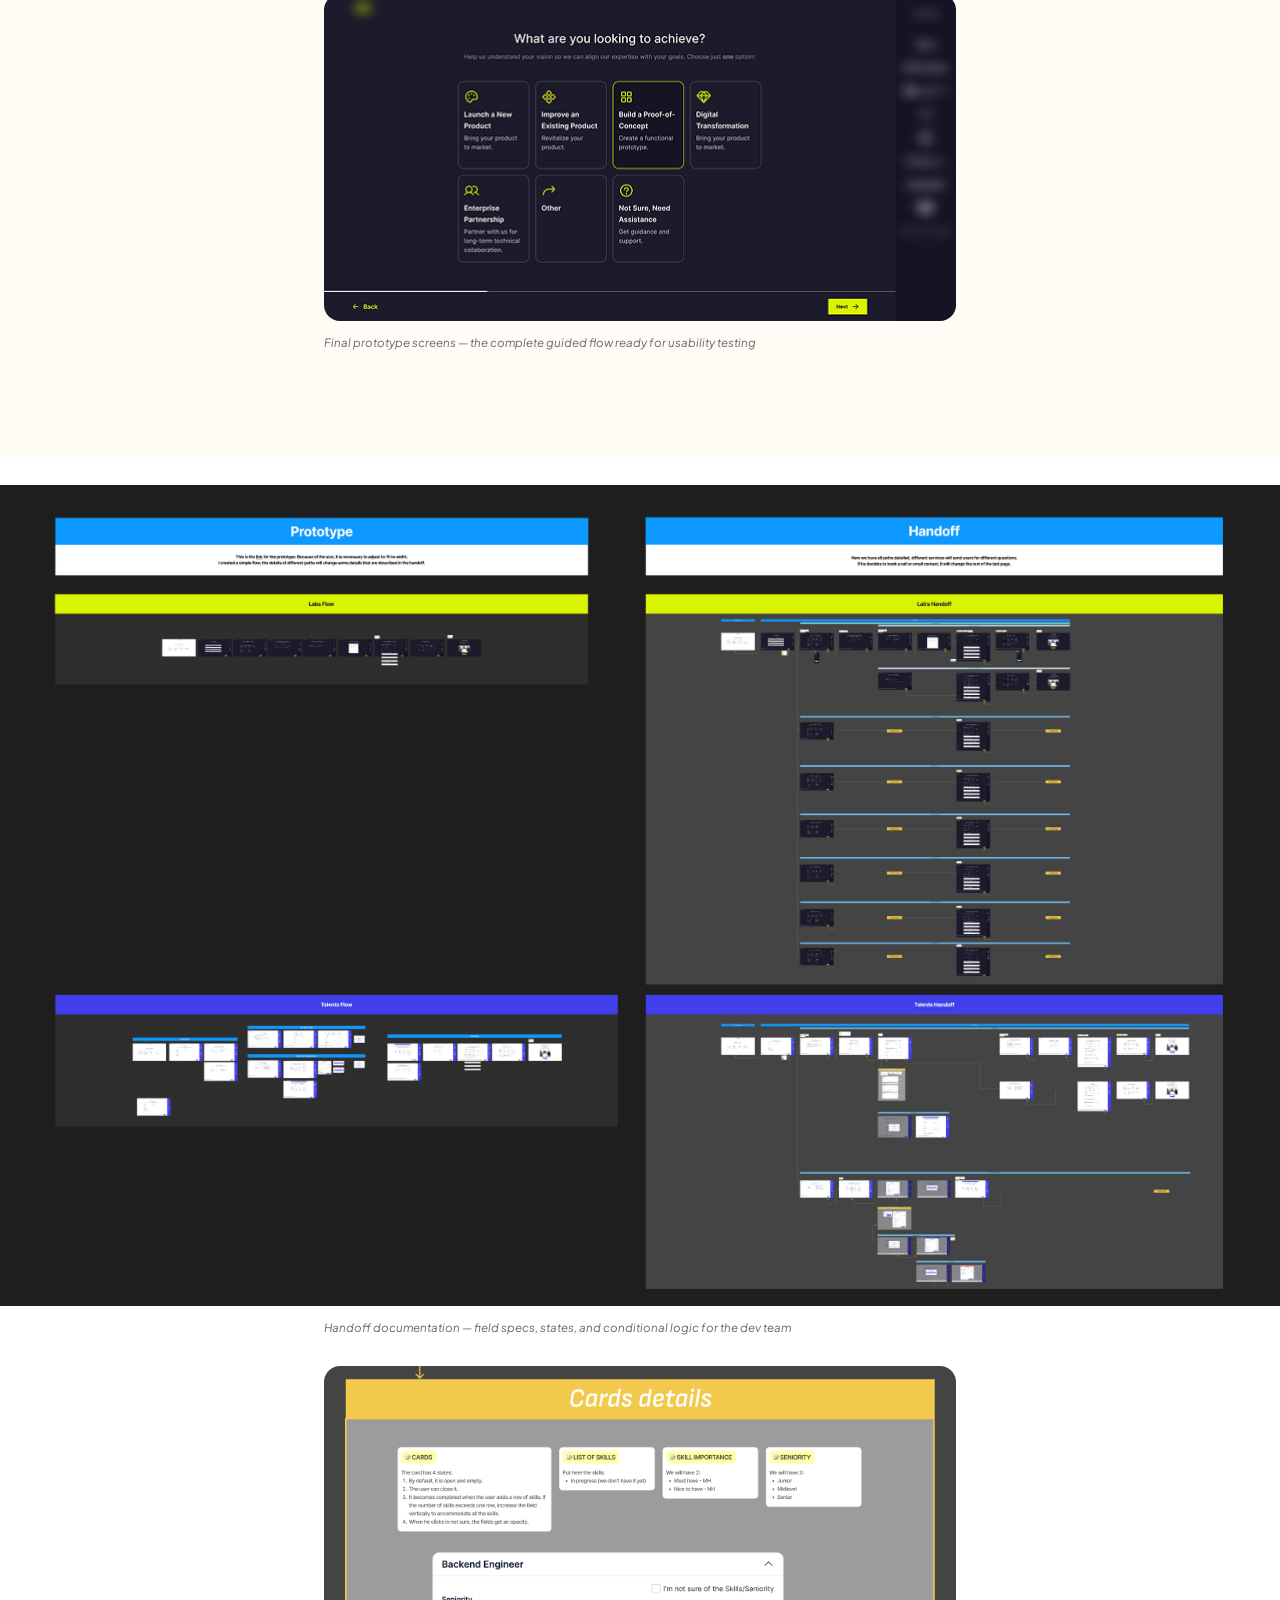
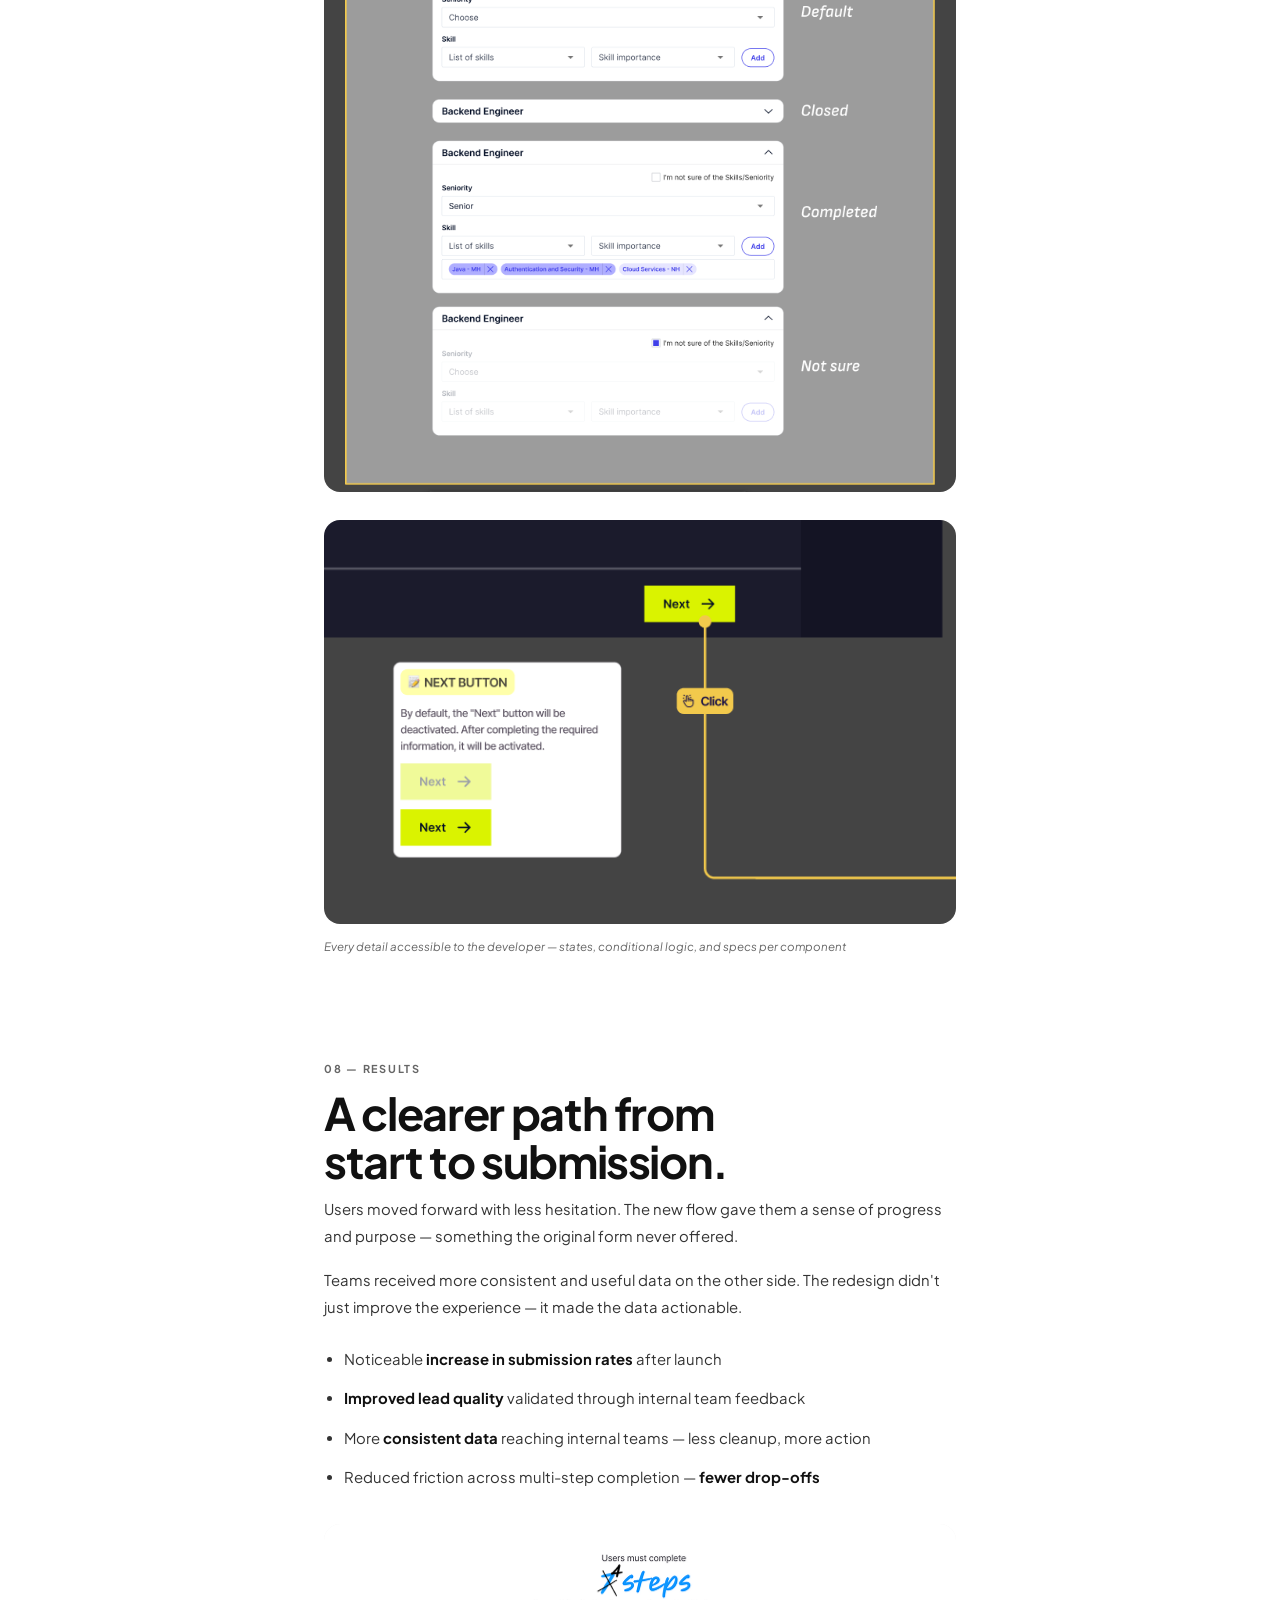
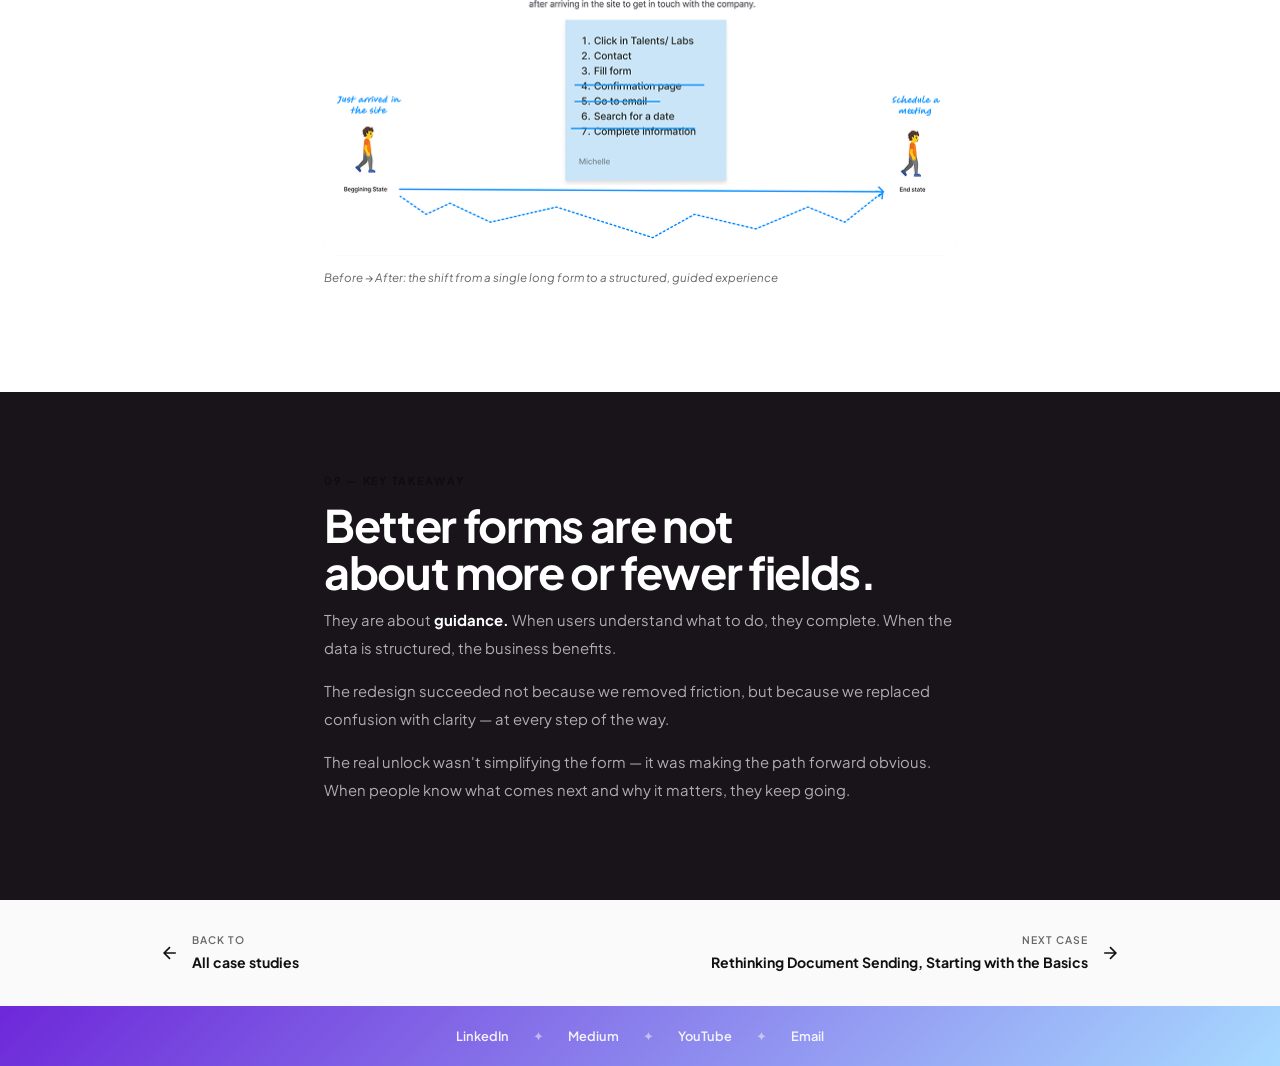
==== commit 80511d81: "redução do peso dos titulos internos" ====
--- a/case-better-forms-better-leads.html
+++ b/case-better-forms-better-leads.html
@@ -56,7 +56,7 @@
 .cs-hero::before{content:'';position:absolute;top:-120px;right:-120px;width:480px;height:480px;border-radius:50%;display:none;}
 .cs-hero-inner{max-width:960px;margin:0 auto;}
 .cs-tag{display:inline-flex;align-items:center;gap:.4rem;background:rgba(0,0,0,.08);border-radius:100px;padding:.28rem .9rem;font-size:.7rem;font-weight:700;letter-spacing:.1em;text-transform:uppercase;color:rgba(0,0,0,.7);margin-bottom:1.25rem;}
-.cs-h1{font-weight:900;font-size:clamp(2.4rem,7vw,5rem);line-height:.96;letter-spacing:-.04em;color:var(--black);margin-bottom:1rem;}
+.cs-h1{font-weight:700;font-size:clamp(2.4rem,7vw,5rem);line-height:.96;letter-spacing:-.04em;color:var(--black);margin-bottom:1rem;}
 .cs-h1 em{font-style:normal;color:var(--black);}
 .cs-subtitle{font-size:1rem;color:rgba(0,0,0,.6);line-height:1.75;max-width:560px;margin-bottom:2.5rem;}
 .cs-meta{display:flex;flex-wrap:wrap;gap:2rem;padding-top:1.75rem;}
@@ -89,7 +89,7 @@
 .sec-black{padding:80px 0;background:var(--black);}
 .sec-purple{padding:80px 0;background:#B3EFBD;}
 
-.sec-h{font-weight:900;font-size:clamp(1.8rem,4.5vw,2.8rem);line-height:1.05;letter-spacing:-.03em;color:var(--ink);margin-bottom:.75rem;}
+.sec-h{font-weight:700;font-size:clamp(1.8rem,4.5vw,2.8rem);line-height:1.05;letter-spacing:-.03em;color:var(--ink);margin-bottom:.75rem;}
 .sec-h em{font-style:normal;color:var(--ink);}
 .sec-h-w{color:var(--white);}
 .sec-h-w em{color:var(--white)!important;}
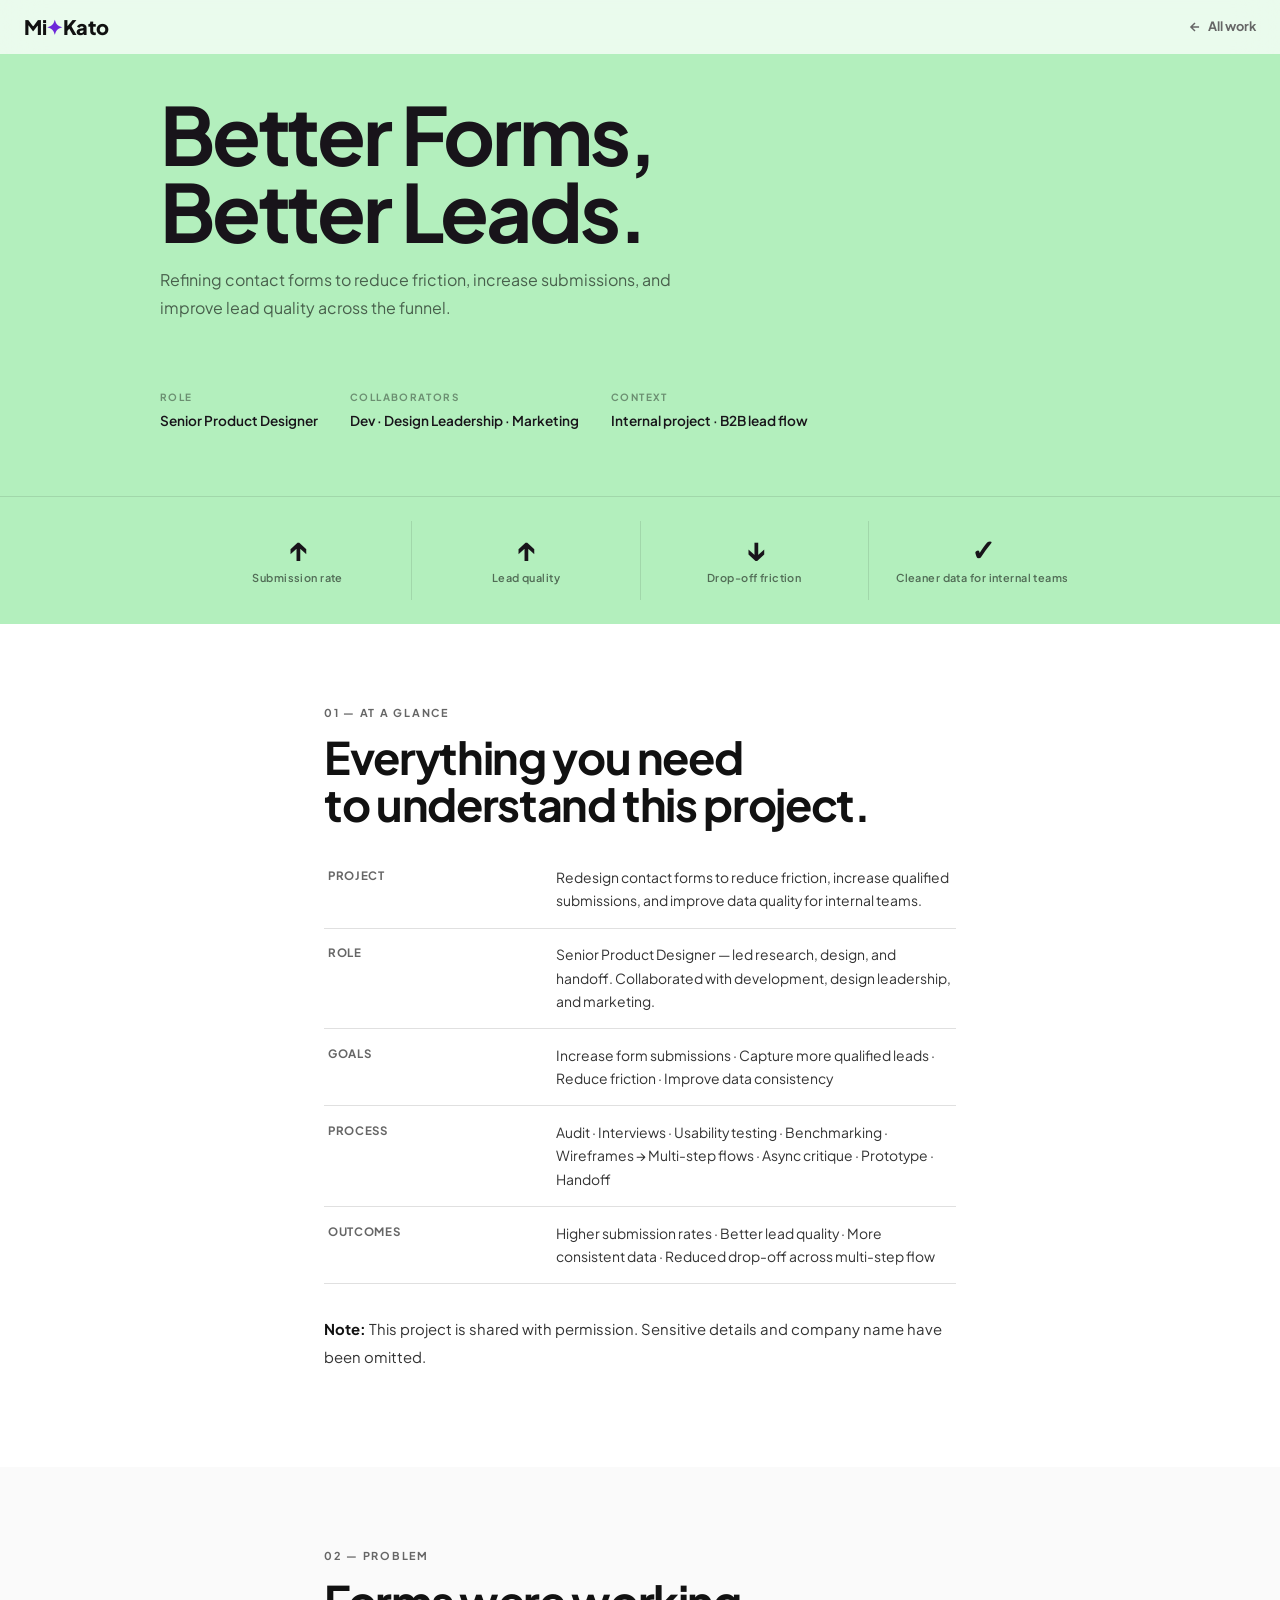
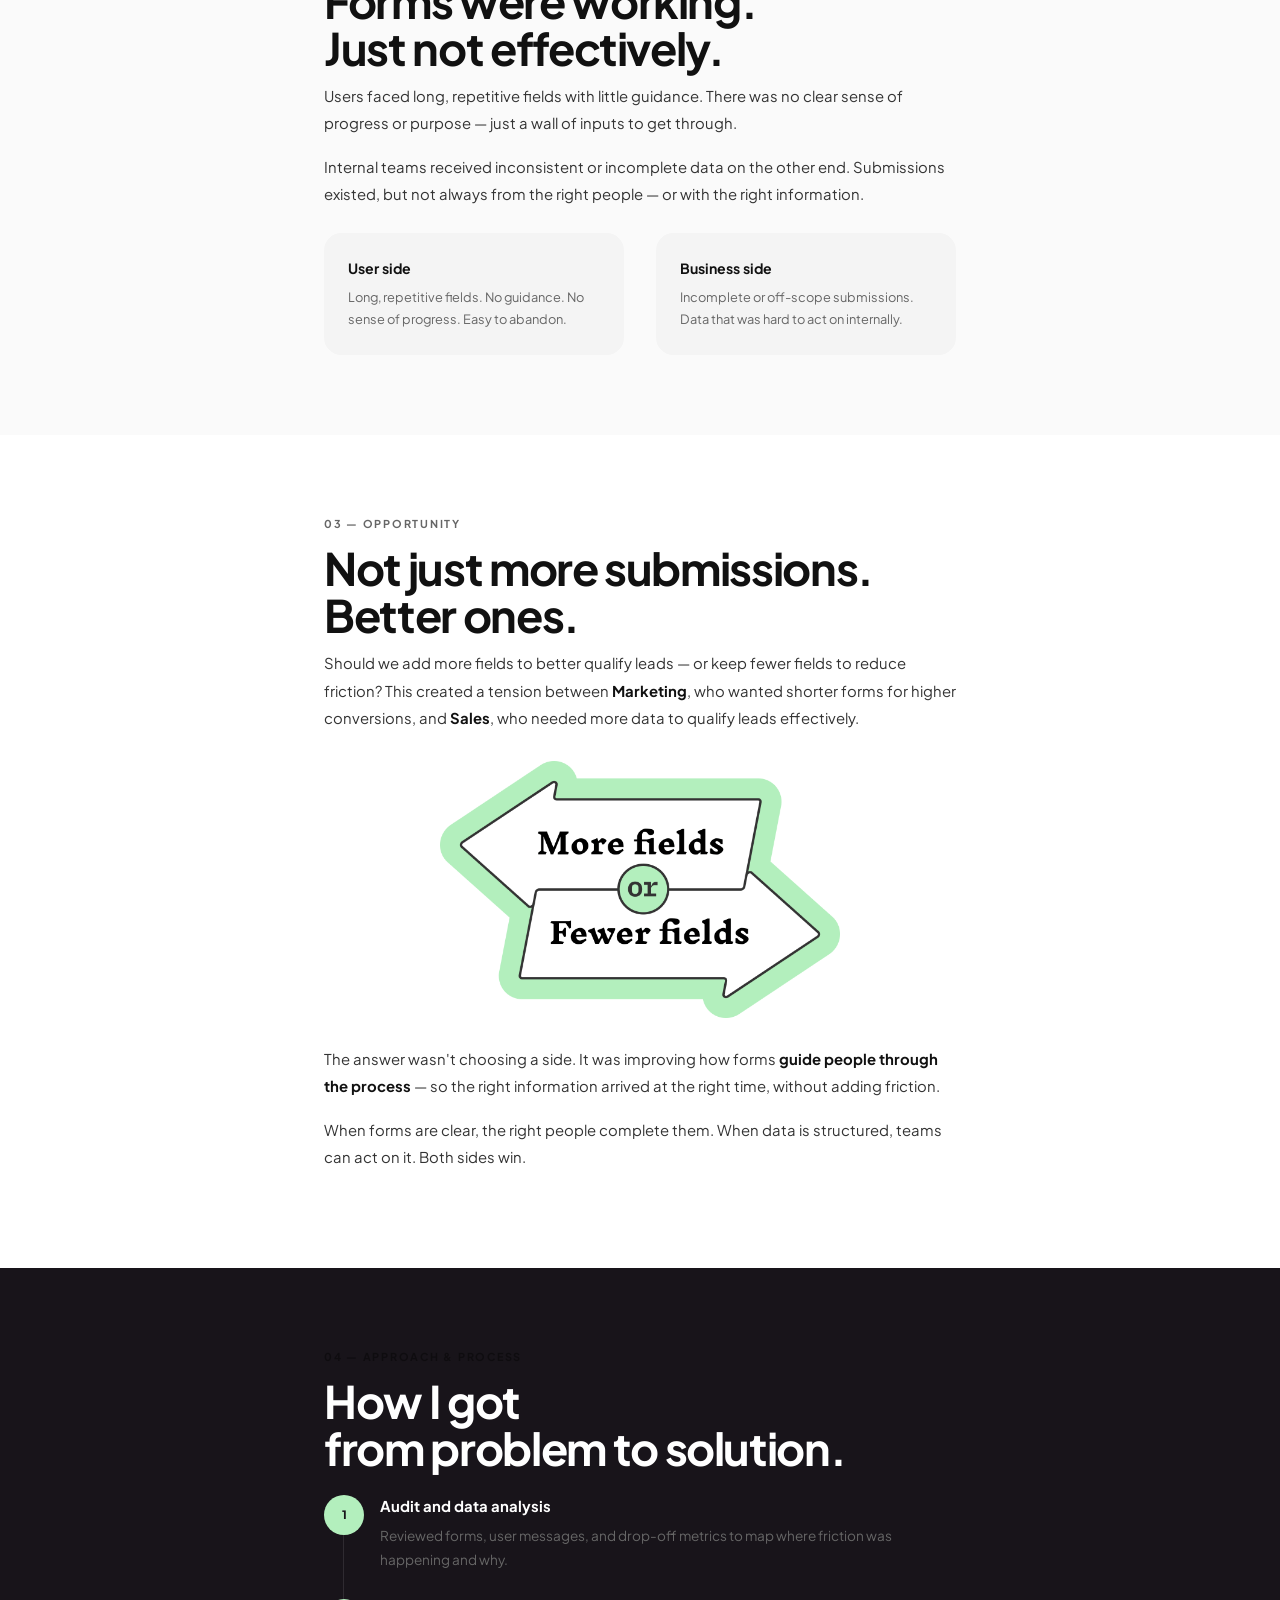
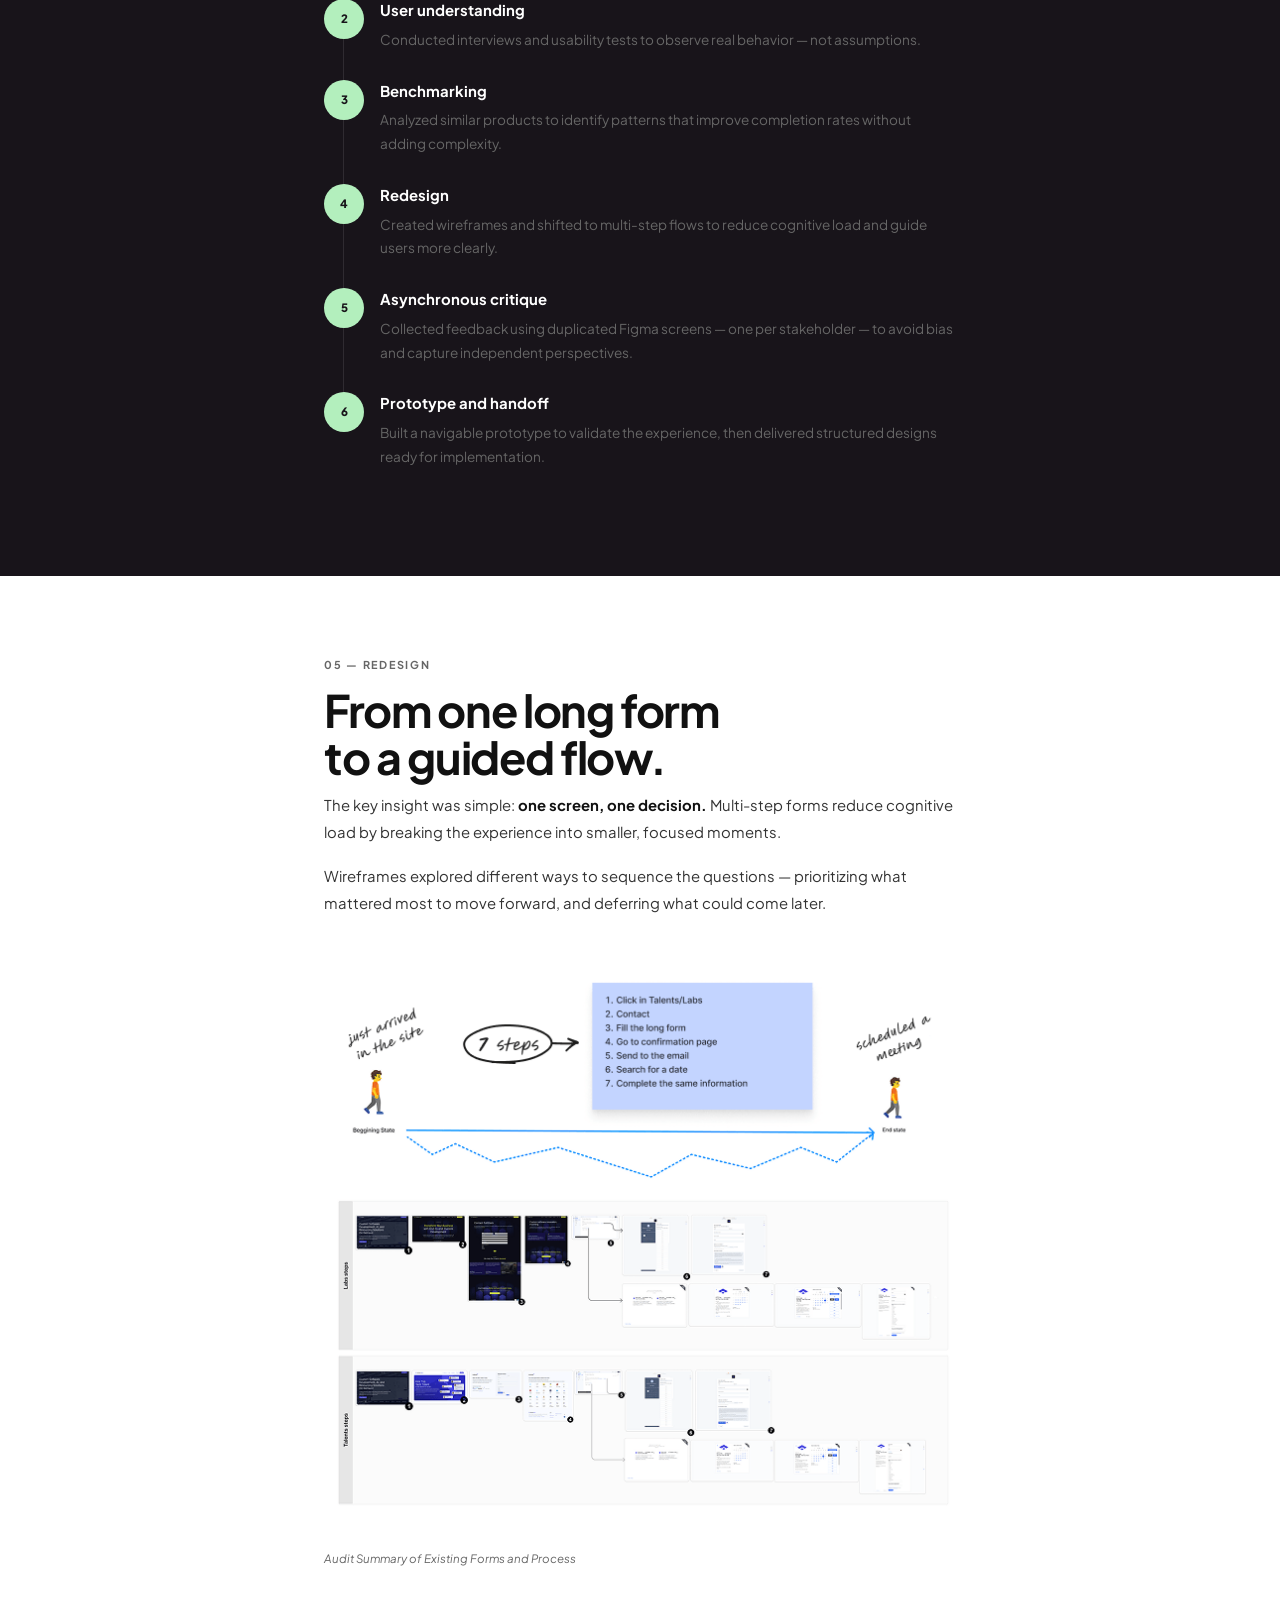
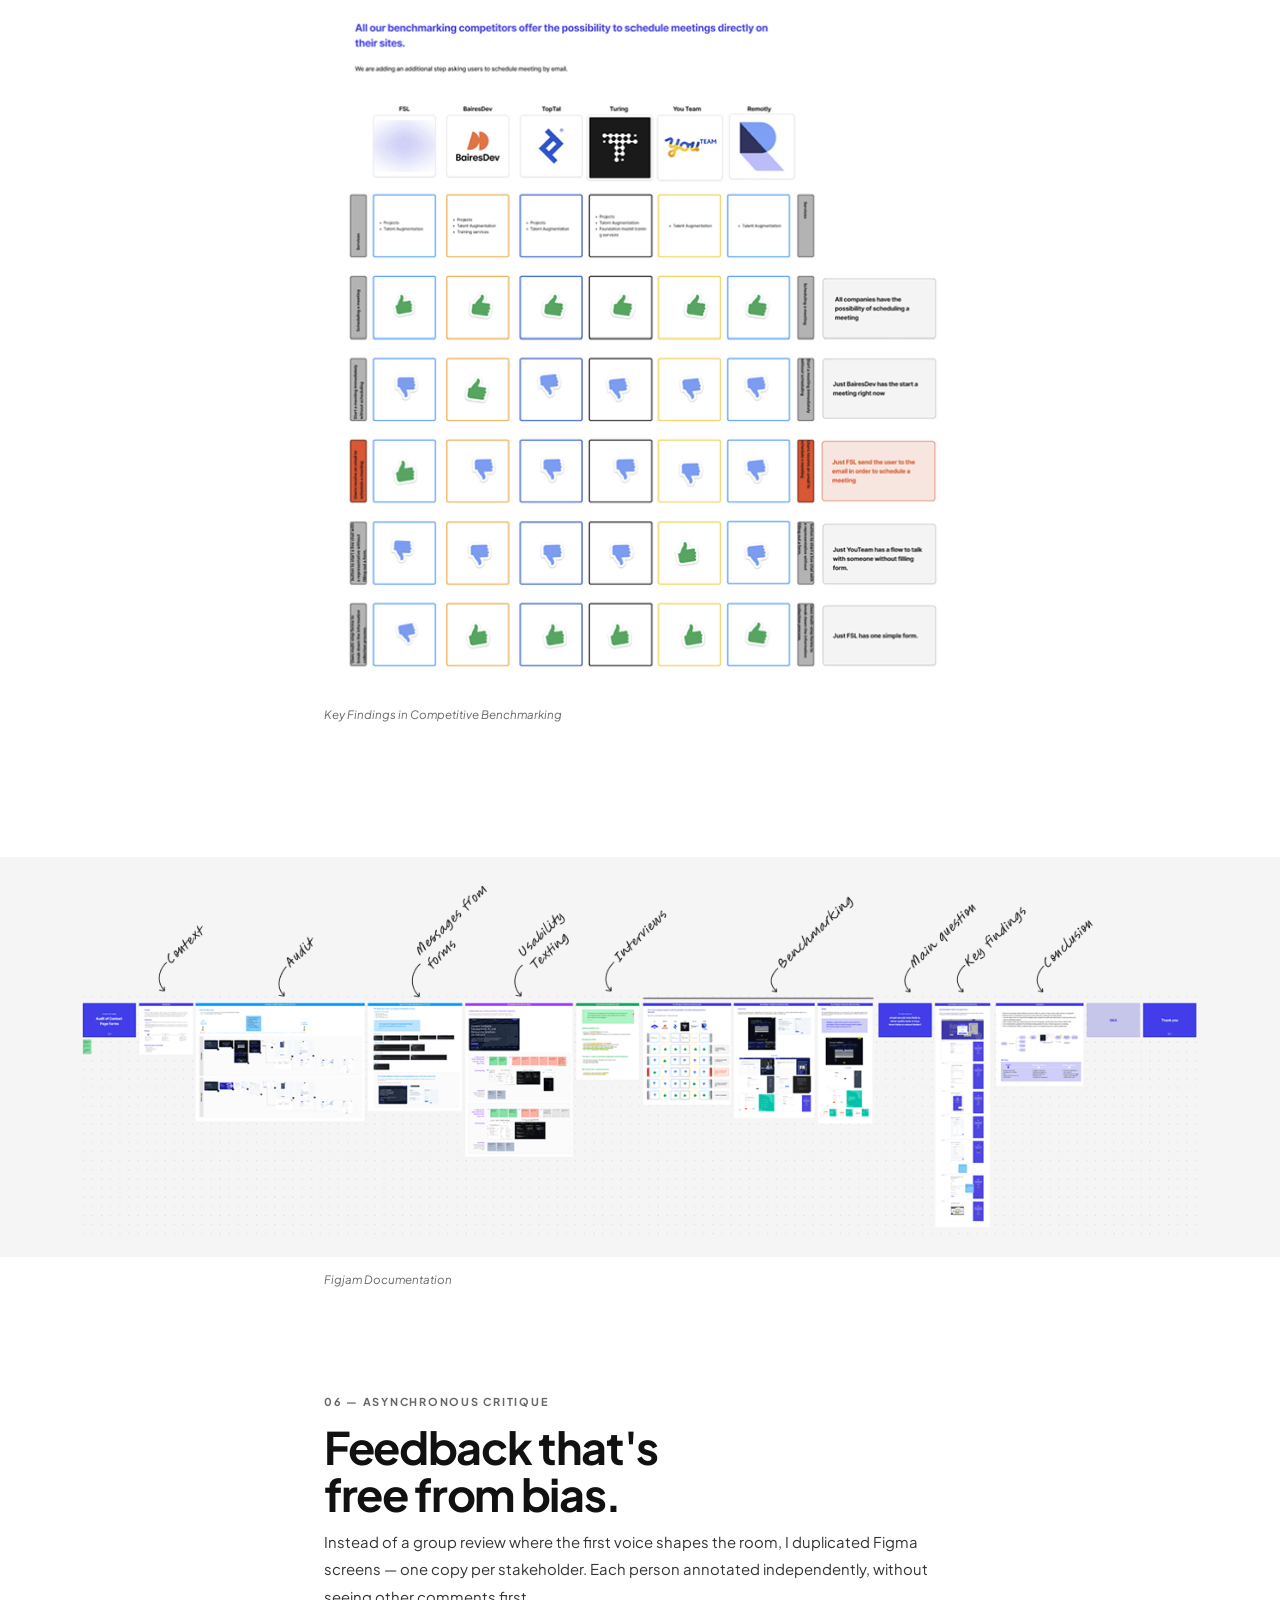
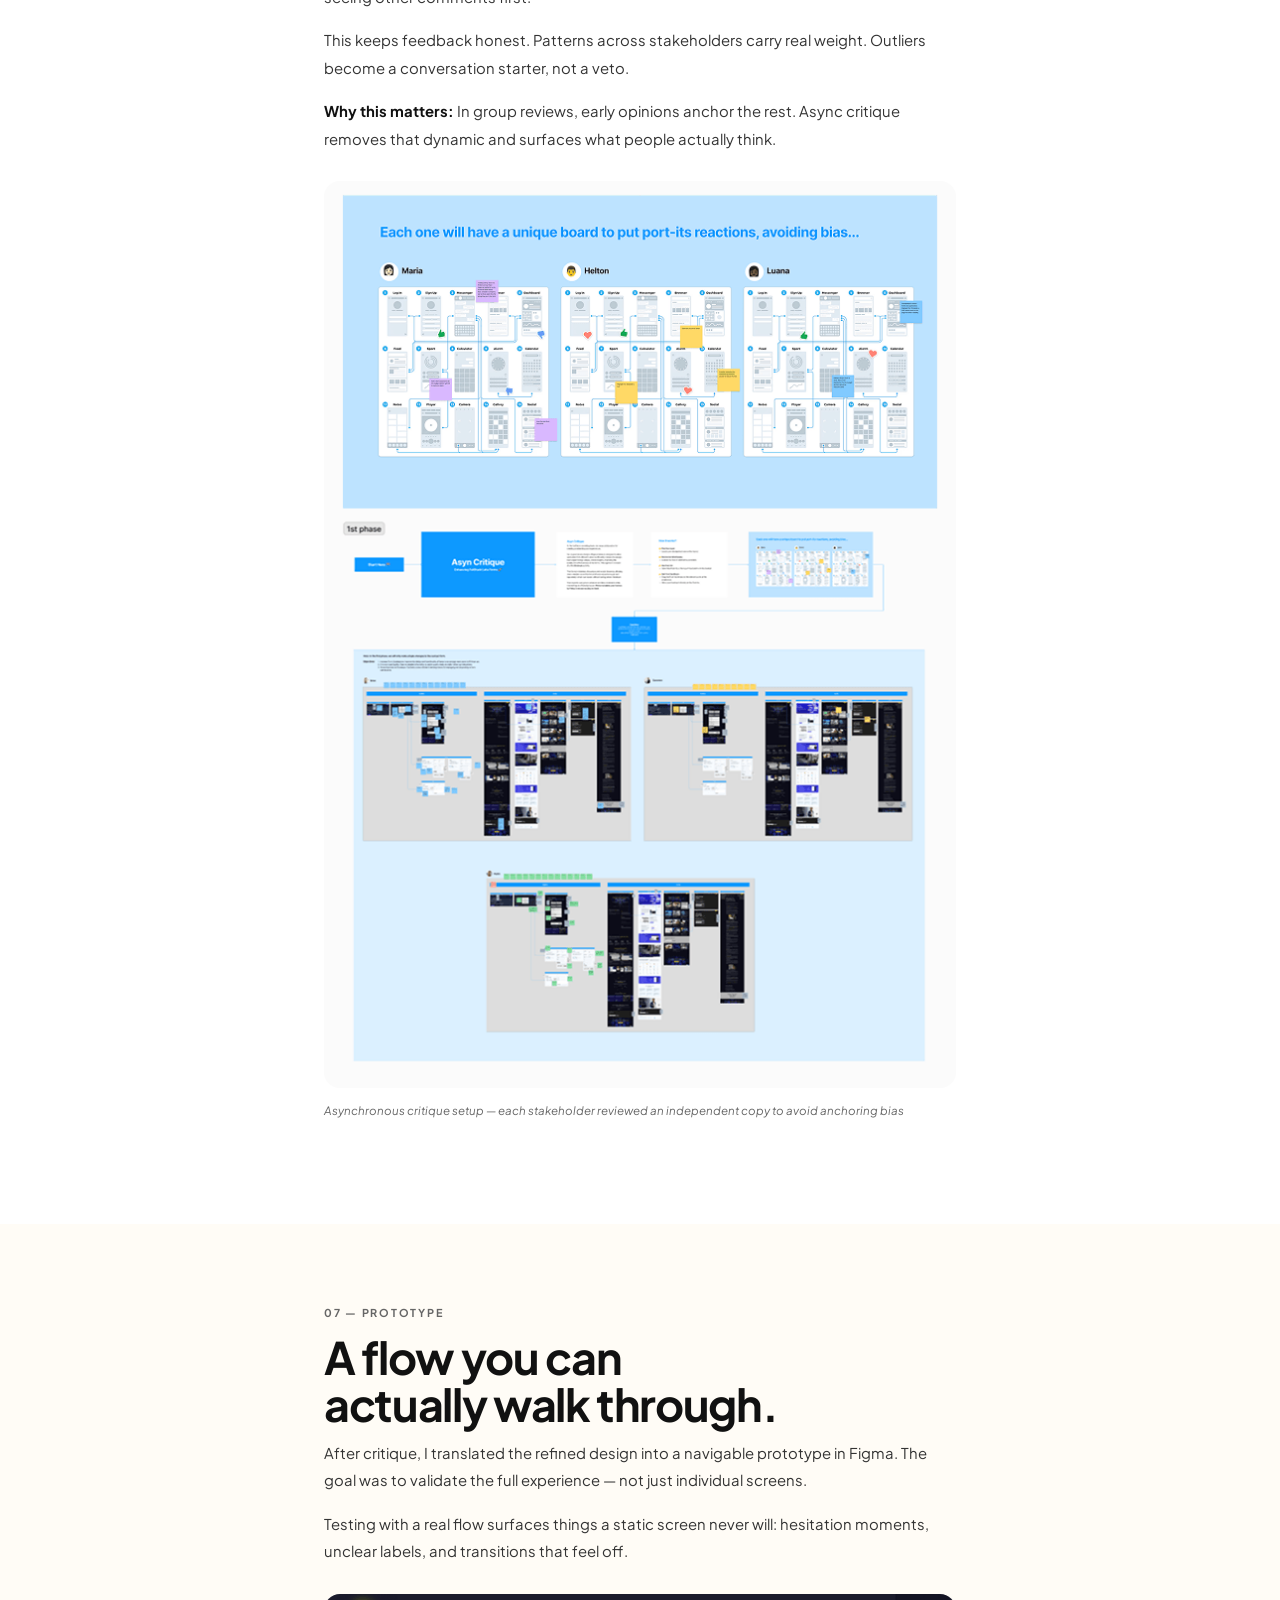
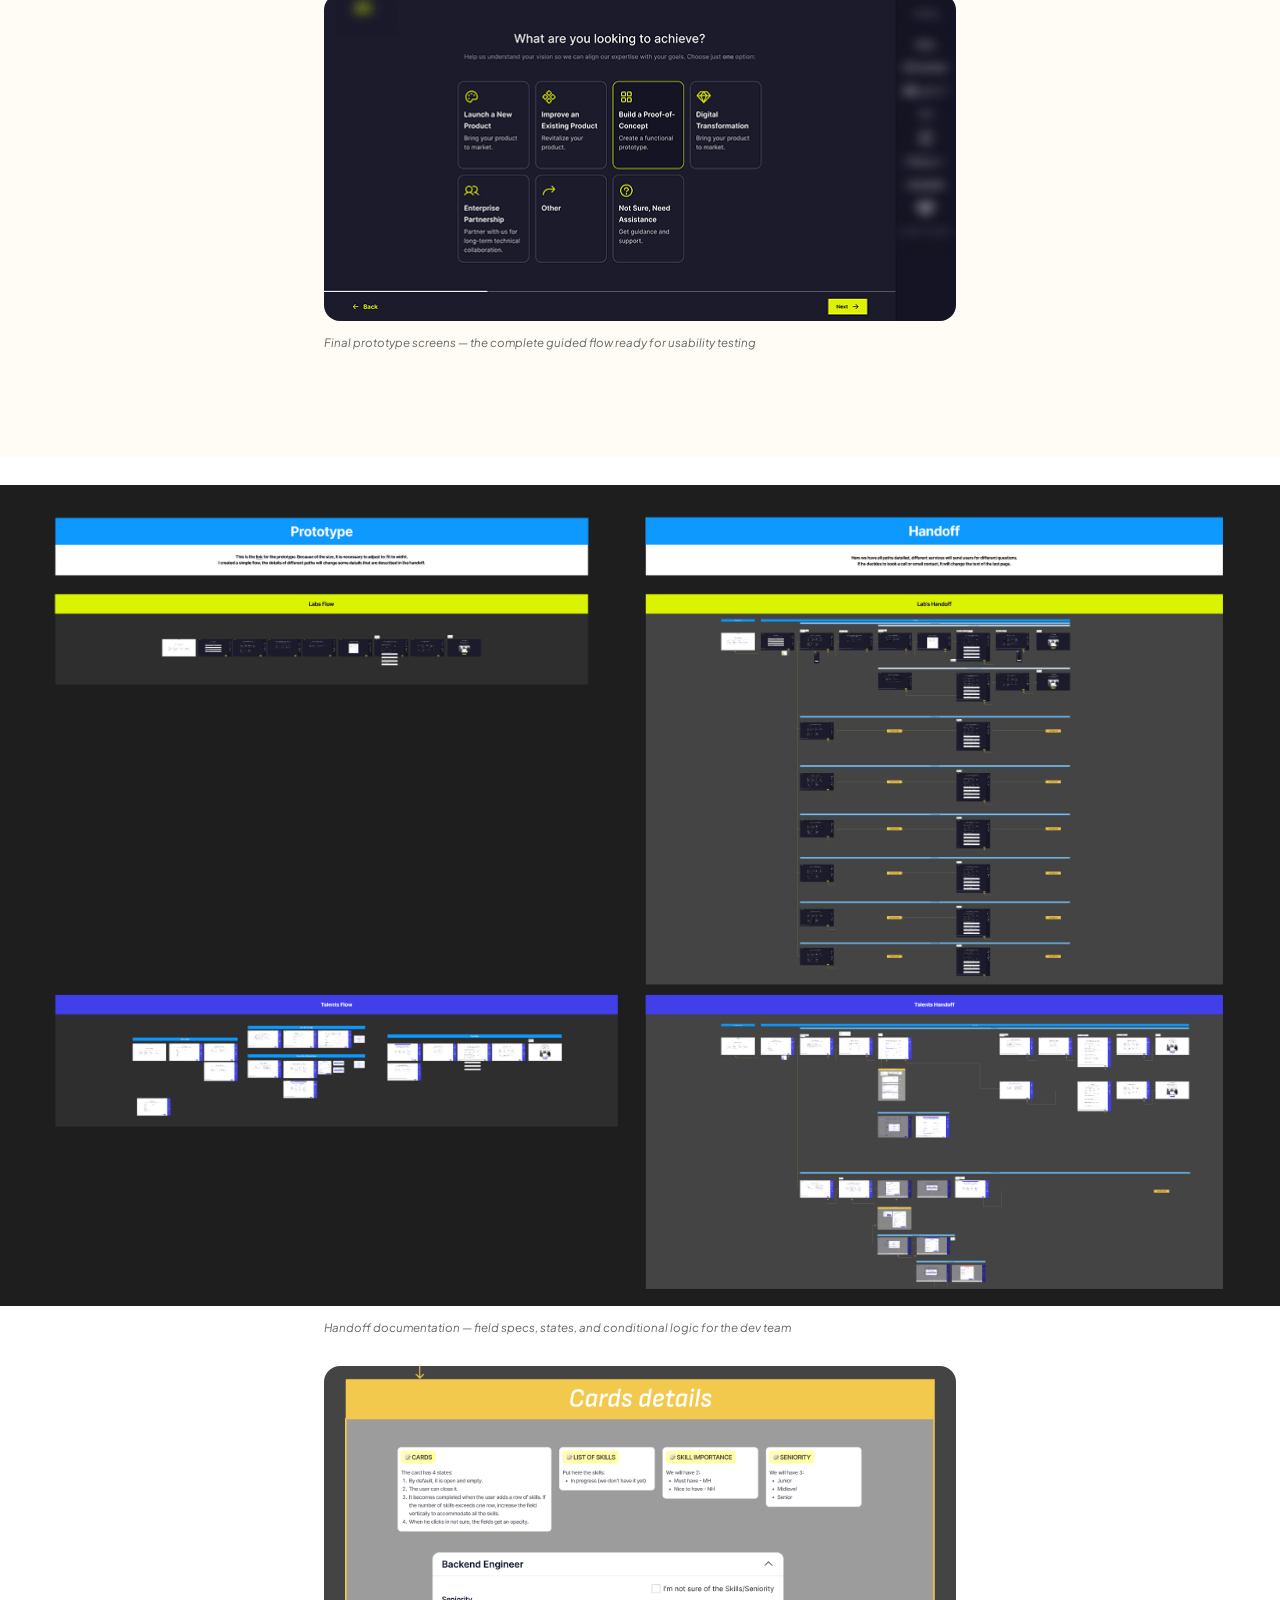
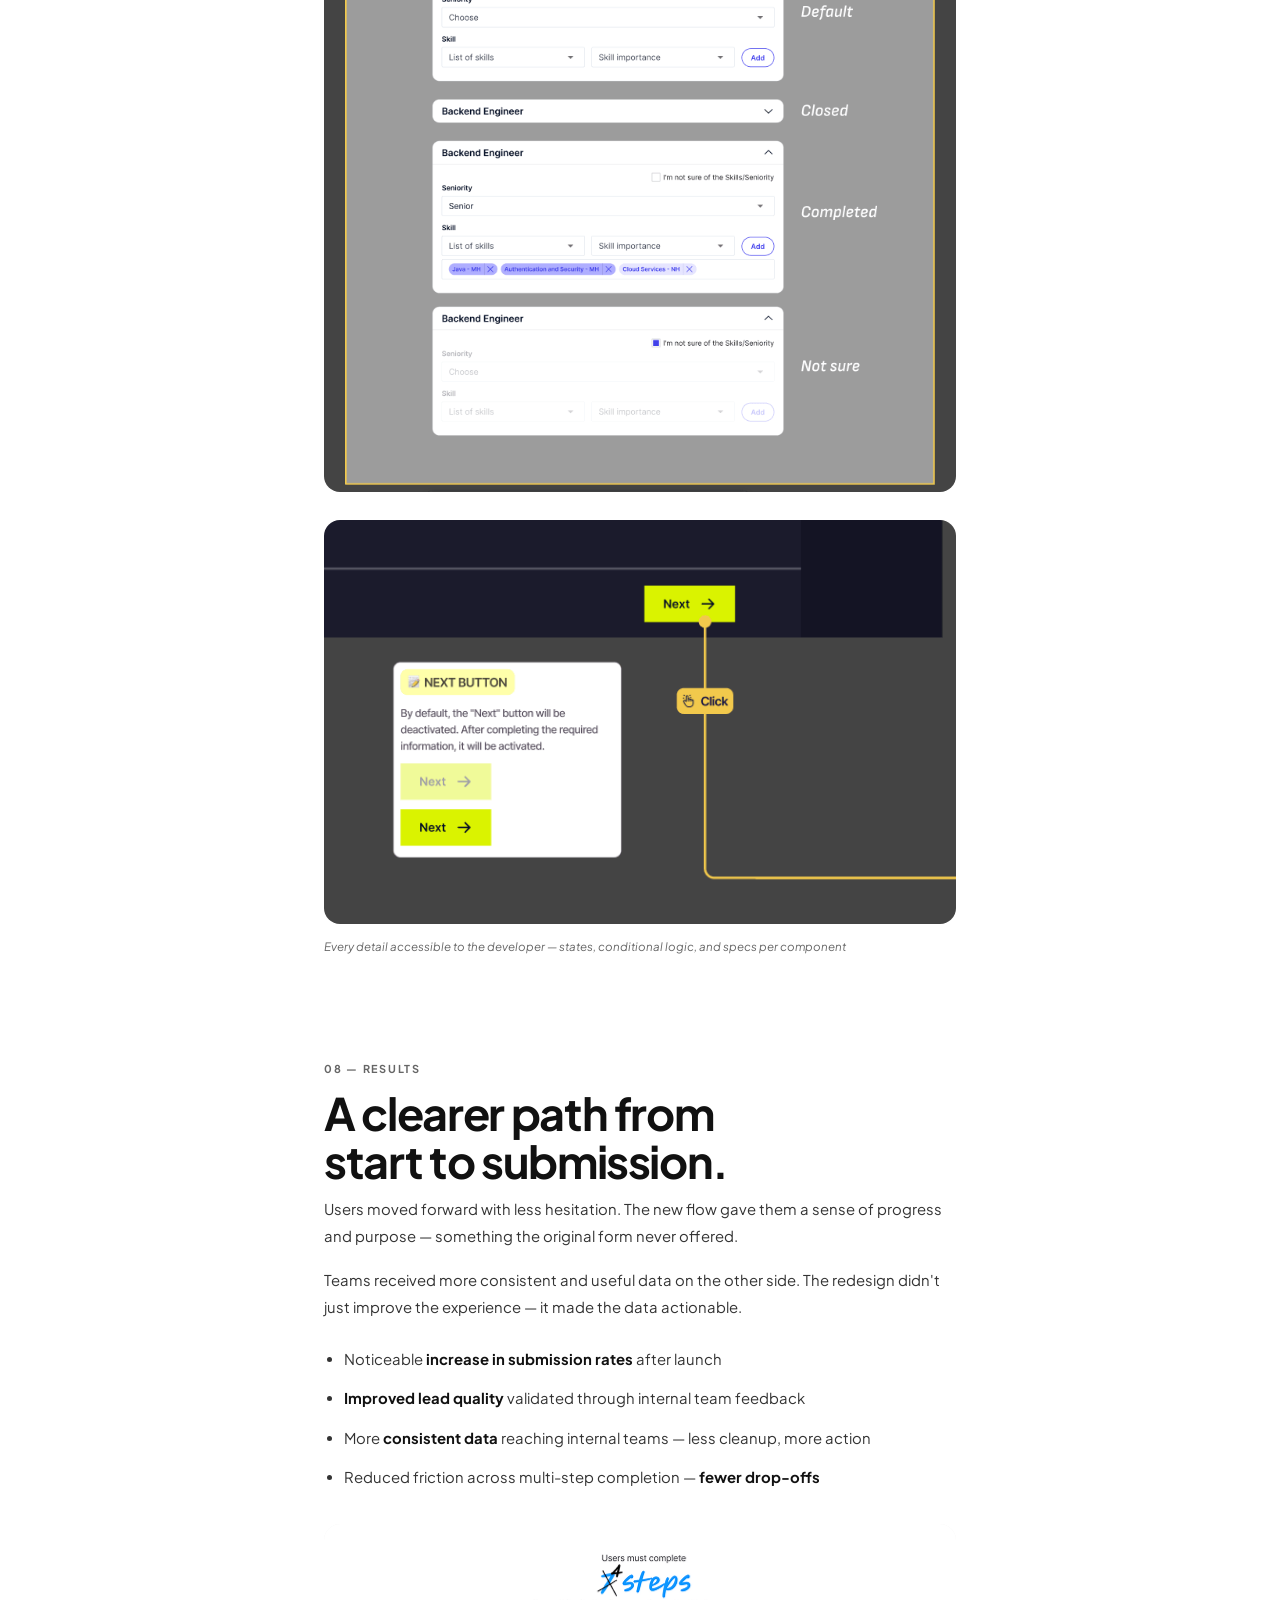
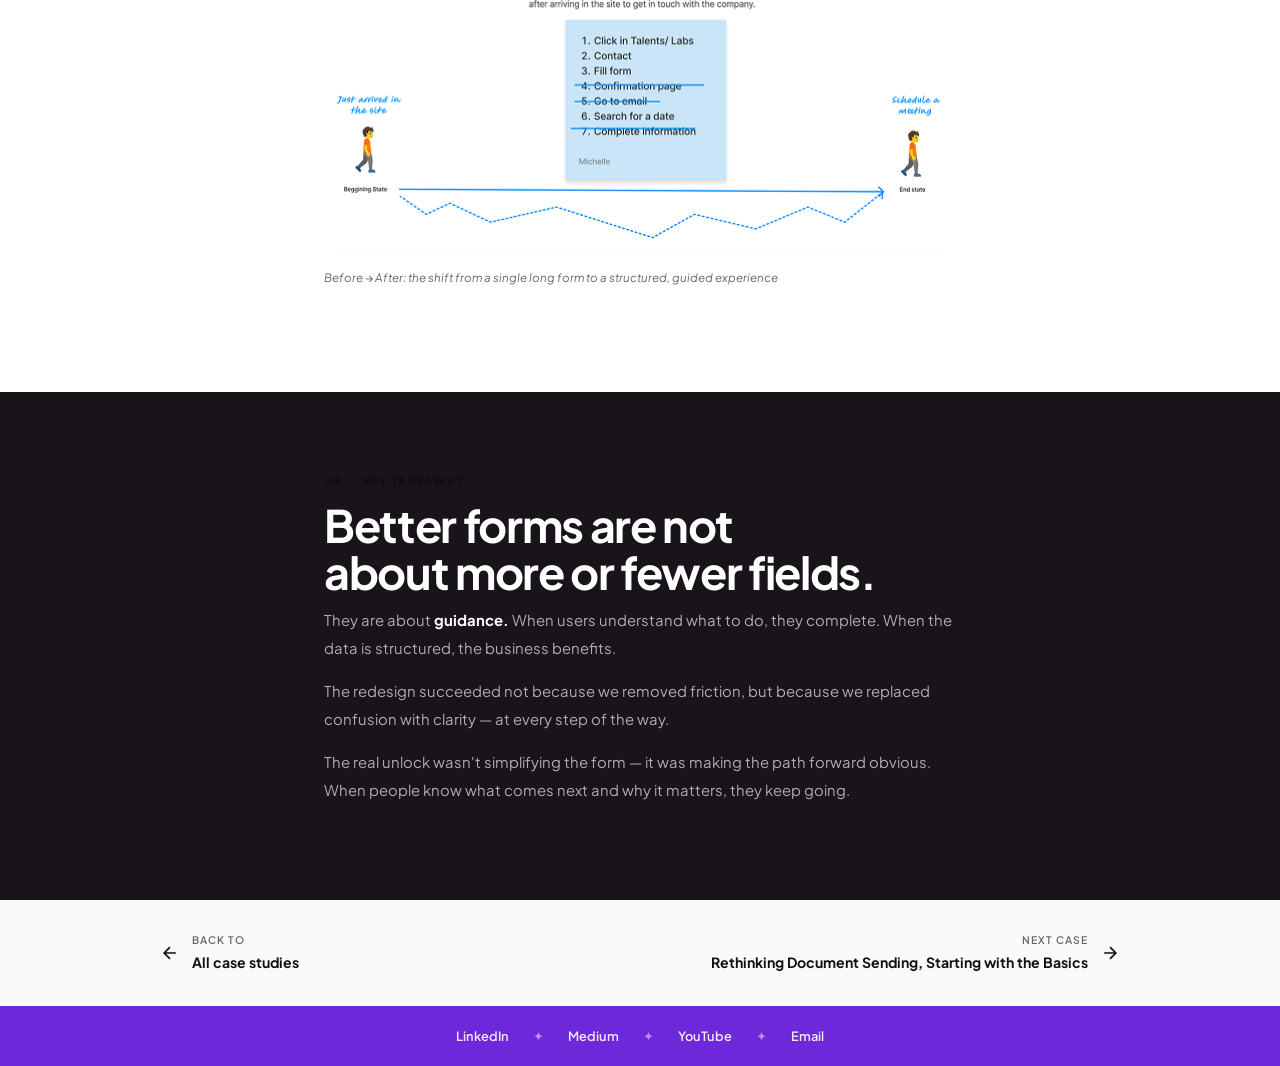
==== commit 1e21e539: "Refatoração para reduzir css, scripts e pngs" ====
--- a/case-better-forms-better-leads.html
+++ b/case-better-forms-better-leads.html
@@ -1,550 +1,1237 @@
 ﻿<!DOCTYPE html>
 <html lang="en">
+
 <head>
-<meta charset="UTF-8"/>
-<meta name="viewport" content="width=device-width, initial-scale=1.0"/>
-<meta name="robots" content="noindex, nofollow"/>
-<title>Better Forms, Better Leads — Michelle Kato</title>
-<link rel="icon" type="image/x-icon" href="imgs/favicon.ico">
-<link rel="stylesheet" href="shared.css"/>
-<link rel="preconnect" href="https://fonts.googleapis.com"/>
-<link rel="preconnect" href="https://fonts.gstatic.com" crossorigin/>
-<link href="https://fonts.googleapis.com/css2?family=Plus+Jakarta+Sans:ital,wght@0,400;0,500;0,600;0,700;0,800;1,400;1,700&display=swap" rel="stylesheet"/>
-<style>
-*,*::before,*::after{box-sizing:border-box;margin:0;padding:0;}
-:root{
-  --black:#18141A;
-  --white:#ffffff;
-  --purple:#6D28D9;
-  --purple-light:#f0e0ff;
-  --purple-mid:#4e0882;
-  --blue:#A855F7;
-  --gray:#f4f4f4;
-  --ink:#111111;
-  --ink-mid:#333333;
-  --ink-light:#666666;
-  --border:#e0e0e0;
-}
-html{scroll-behavior:smooth;}
-body{font-family:'Plus Jakarta Sans',sans-serif;background:var(--white);color:var(--ink);overflow-x:hidden;line-height:1.6;}
-
-/* PROGRESS */
-#prog{position:fixed;top:0;left:0;height:3px;background:linear-gradient(90deg,#6D28D9,#A8DAFF);width:0%;z-index:999;transition:width .1s linear;border-radius:0 2px 2px 0;}
-
-/* NAV */
-nav{position:fixed;top:0;left:0;right:0;z-index:100;padding:0 1.5rem;height:54px;display:flex;align-items:center;justify-content:space-between;background:rgba(255,255,255,.72);backdrop-filter:blur(20px);-webkit-backdrop-filter:blur(20px);border-bottom:1px solid transparent;transition:border-color .3s,background .3s;}
-nav.scrolled{border-color:rgba(0,0,0,.08);box-shadow:0 1px 0 rgba(0,0,0,.06);}
-.nav-logo{font-family:'Plus Jakarta Sans',sans-serif;font-size:1.25rem;font-weight:900;color:var(--ink);text-decoration:none;letter-spacing:-.02em;}
-.nav-logo span{color:var(--purple);}
-.nav-back{display:inline-flex;align-items:center;gap:.4rem;font-size:.8rem;font-weight:700;color:var(--ink-light);text-decoration:none;transition:color .2s;}
-.nav-back:hover{color:var(--purple);}
-.nav-back svg{width:14px;height:14px;stroke:currentColor;fill:none;stroke-width:2.5;}
-
-/* SHARED */
-.wrap{max-width:680px;margin:0 auto;width:100%;padding:0 1.5rem;}
-.wrap-wide{max-width:960px;margin:0 auto;width:100%;padding:0 1.5rem;}
-.eyebrow{font-size:.68rem;font-weight:700;letter-spacing:.16em;text-transform:uppercase;color:var(--ink-light);margin-bottom:.75rem;display:block;}
-.eyebrow-w{color:rgba(0,0,0,.4);}
-
-/* REVEAL */
-.r{opacity:0;transform:translateY(22px);transition:opacity .65s ease,transform .65s ease;}
-.r.on{opacity:1;transform:none;}
-.d1{transition-delay:.07s}.d2{transition-delay:.14s}.d3{transition-delay:.21s}.d4{transition-delay:.28s}.d5{transition-delay:.35s}
-
-/* ── HERO ── */
-.cs-hero{background:#B3EFBD;padding:96px 1.5rem 64px;position:relative;overflow:hidden;}
-.cs-hero::before{content:'';position:absolute;top:-120px;right:-120px;width:480px;height:480px;border-radius:50%;display:none;}
-.cs-hero-inner{max-width:960px;margin:0 auto;}
-.cs-tag{display:inline-flex;align-items:center;gap:.4rem;background:rgba(0,0,0,.08);border-radius:100px;padding:.28rem .9rem;font-size:.7rem;font-weight:700;letter-spacing:.1em;text-transform:uppercase;color:rgba(0,0,0,.7);margin-bottom:1.25rem;}
-.cs-h1{font-weight:700;font-size:clamp(2.4rem,7vw,5rem);line-height:.96;letter-spacing:-.04em;color:var(--black);margin-bottom:1rem;}
-.cs-h1 em{font-style:normal;color:var(--black);}
-.cs-subtitle{font-size:1rem;color:rgba(0,0,0,.6);line-height:1.75;max-width:560px;margin-bottom:2.5rem;}
-.cs-meta{display:flex;flex-wrap:wrap;gap:2rem;padding-top:1.75rem;}
-.cs-meta-label{font-size:.62rem;font-weight:700;letter-spacing:.14em;text-transform:uppercase;color:rgba(0,0,0,.4);margin-bottom:.3rem;}
-.cs-meta-value{font-size:.85rem;font-weight:600;color:var(--black);}
-
-/* ── HERO IMAGE PLACEHOLDER ── */
-.hero-img-wrap{width:100%;overflow:hidden;background:#F4F2F5;}
-.hero-img{width:100%;background:#F4F2F5;border:none;display:flex;align-items:center;justify-content:center;}
-.hero-img img{display:block;width:100%;max-width:1440px;height:auto;margin:0 auto;}
-@media(max-width:600px){
-  .hero-img-wrap{padding:0 1.5rem;}
-  .hero-img{border-radius:.875rem;}
-}
-.img-ph{text-align:center;color:#bbb;}
-.img-ph svg{width:32px;height:32px;display:block;margin:0 auto .5rem;stroke:currentColor;fill:none;stroke-width:1.2;}
-.img-ph p{font-size:.72rem;}
-
-/* ── OVERVIEW STRIP ── */
-.overview-strip{background:#B3EFBD;padding:24px 0;border-top:1px solid rgba(0,0,0,.1);}
-.ov-grid{display:grid;grid-template-columns:repeat(2,1fr);gap:1px;background:rgba(0,0,0,.1);}
-@media(min-width:640px){.ov-grid{grid-template-columns:repeat(4,1fr);}}
-.ov-cell{background:#B3EFBD;padding:.85rem;text-align:center;}
-.ov-val{font-weight:900;font-size:1.8rem;color:var(--black);letter-spacing:-.04em;line-height:1;}
-.ov-lbl{font-size:.68rem;color:rgba(0,0,0,.55);margin-top:.35rem;font-weight:600;letter-spacing:.04em;}
-
-/* ── SECTION BLOCKS ── */
-.sec-white{padding:80px 0;background:var(--white);}
-.sec-gray{padding:80px 0;background:#fafafa;}
-.sec-black{padding:80px 0;background:var(--black);}
-.sec-purple{padding:80px 0;background:#B3EFBD;}
-
-.sec-h{font-weight:700;font-size:clamp(1.8rem,4.5vw,2.8rem);line-height:1.05;letter-spacing:-.03em;color:var(--ink);margin-bottom:.75rem;}
-.sec-h em{font-style:normal;color:var(--ink);}
-.sec-h-w{color:var(--white);}
-.sec-h-w em{color:var(--white)!important;}
-.sec-purple .sec-h-w{color:var(--black);}
-.sec-purple .sec-h-w em{color:var(--black)!important;}
-
-.body-text{font-size:.93rem;color:var(--ink-mid);line-height:1.85;margin-bottom:1rem;}
-.body-text-w{color:rgba(255,255,255,.65);}
-.body-text strong{color:var(--ink);font-weight:700;}
-.body-text-w strong{color:var(--white);}
-.sec-purple .body-text-w{color:rgba(0,0,0,.65);}
-.sec-purple .body-text-w strong{color:var(--black);}
-.sec-purple .eyebrow-w{color:rgba(0,0,0,.4);}
-
-/* ── IMAGE BLOCK ── */
-.img-block{width:100%;background:var(--gray);border-radius:1rem;overflow:hidden;margin:1.75rem 0;}
-.img-block img{width:100%;height:auto;display:block;}
-.img-full{width:100%;margin:1.75rem 0;background:#F5F5F5;overflow:hidden;}
-.img-full img{width:100%;max-width:1200px;height:auto;display:block;margin:0 auto;}
-.img-full-dark{background:#1E1E1E;}
-.img-caption{font-size:.72rem;color:var(--ink-light);margin-top:-.9rem;margin-bottom:1.5rem;font-style:italic;}
-.img-caption-w{color:rgba(0,0,0,.4);}
-
-/* ── TWO COL ── */
-.two-col{display:grid;grid-template-columns:1fr;gap:2rem;margin-top:1.5rem;}
-@media(min-width:640px){.two-col{grid-template-columns:1fr 1fr;}}
-.col-card{background:rgba(255,255,255,.04);border-radius:1.1rem;padding:1.5rem;}
-.col-card-w{background:var(--gray);border-radius:1.1rem;padding:1.5rem;}
-.col-card-title{font-weight:700;font-size:.88rem;color:rgba(255,255,255,.85);margin-bottom:.5rem;}
-.col-card-title-dark{font-weight:700;font-size:.88rem;color:var(--ink);margin-bottom:.5rem;}
-.col-card-desc{font-size:.8rem;color:rgba(255,255,255,.4);line-height:1.7;}
-.col-card-desc-dark{font-size:.8rem;color:var(--ink-light);line-height:1.7;}
-
-/* ── INSIGHT CARDS ── */
-.insight-card{padding:.9rem 1.1rem;background:rgba(109,40,217,.05);border-radius:0 .75rem .75rem 0;margin-bottom:.75rem;}
-.insight-card-w{padding:.9rem 1.1rem;background:rgba(0,0,0,.06);border-radius:0 .75rem .75rem 0;margin-bottom:.75rem;}
-.insight-text{font-size:.87rem;color:var(--ink-mid);line-height:1.7;}
-.insight-text-w{font-size:.87rem;color:rgba(0,0,0,.65);line-height:1.7;}
-
-/* ── QUOTE ── */
-.q{background:var(--gray);border-radius:1rem;padding:1.4rem;margin-top:1.25rem;}
-.q-dark{background:rgba(255,255,255,.04);border-radius:1rem;padding:1.4rem;margin-top:1.25rem;}
-.qt{font-size:.88rem;color:var(--ink-mid);line-height:1.8;font-style:italic;margin-bottom:.9rem;}
-.qt::before{content:'\201C';font-size:1.7rem;color:var(--ink-light);line-height:0;vertical-align:-.3em;margin-right:2px;font-style:normal;}
-.qt-w{color:rgba(0,0,0,.7);}
-.qt-w::before{color:rgba(0,0,0,.25);}
-.qa{display:flex;align-items:center;gap:.6rem;}
-.av{width:34px;height:34px;border-radius:50%;background:#e8e8e8;display:flex;align-items:center;justify-content:center;font-weight:700;font-size:.72rem;color:var(--ink-mid);flex-shrink:0;}
-.av-p{background:rgba(0,0,0,.12);color:var(--black);}
-.an{font-weight:700;font-size:.82rem;color:var(--ink);}
-.an-w{color:rgba(0,0,0,.85);}
-.ar{font-size:.68rem;color:var(--ink-light);}
-.ar-w{color:rgba(0,0,0,.45);}
-
-/* ── SCORE / OUTCOME HIGHLIGHT ── */
-.score-band{background:var(--black);padding:52px 0;}
-.score-grid{display:flex;flex-wrap:wrap;gap:0;justify-content:center;}
-.score-item{padding:1.75rem 2.5rem;text-align:center;}
-
-.score-val{font-weight:900;font-size:2.6rem;color:var(--white);letter-spacing:-.05em;line-height:1;}
-.score-lbl{font-size:.72rem;color:rgba(255,255,255,.38);margin-top:.4rem;letter-spacing:.04em;max-width:100px;line-height:1.4;}
-
-/* ── PROCESS STEPS ── */
-.steps{display:flex;flex-direction:column;gap:0;margin-top:1.5rem;position:relative;}
-.step{display:grid;grid-template-columns:40px 1fr;gap:1rem;padding-bottom:1.75rem;position:relative;}
-.step::before{content:'';position:absolute;left:19px;top:40px;bottom:0;width:1px;background:rgba(255,255,255,.1);}
-.step:last-child::before{display:none;}
-.step-num{width:40px;height:40px;border-radius:50%;background:#B3EFBD;display:flex;align-items:center;justify-content:center;font-weight:800;font-size:.72rem;color:var(--black);flex-shrink:0;position:relative;z-index:1;}
-.step-body{}
-.step-title{font-weight:700;font-size:.93rem;color:var(--ink);margin-bottom:.3rem;}
-.step-desc{font-size:.85rem;color:var(--ink-light);line-height:1.75;}
-
-/* ── SUMMARY TABLE ── */
-.summary-table{width:100%;border-collapse:collapse;margin-top:1.5rem;}
-.summary-table tr{border-bottom:1px solid var(--border);}
-
-.summary-table td{padding:.9rem .25rem;vertical-align:top;font-size:.87rem;line-height:1.7;}
-.summary-table td:first-child{width:36%;font-weight:700;color:var(--ink-light);font-size:.72rem;letter-spacing:.06em;text-transform:uppercase;padding-right:1rem;}
-.summary-table td:last-child{color:var(--ink-mid);}
-
-/* ── TAGS / PILLS ── */
-.tag-row{display:flex;flex-wrap:wrap;gap:.4rem;margin-top:.5rem;}
-.tag{display:inline-block;background:rgba(109,40,217,.07);border-radius:100px;padding:.18rem .65rem;font-size:.7rem;font-weight:600;color:var(--ink-mid);letter-spacing:.02em;}
-
-/* ── CASE NAV ── */
-.case-nav{background:#fafafa;padding:2rem 1.5rem;}
-.case-nav-inner{max-width:960px;margin:0 auto;display:flex;justify-content:space-between;align-items:center;gap:1rem;flex-wrap:wrap;}
-.cn-link{display:flex;align-items:center;gap:.75rem;text-decoration:none;color:var(--ink);font-weight:700;font-size:.88rem;transition:color .2s;}
-.cn-link:hover{color:var(--purple);}
-.cn-link svg{width:20px;height:20px;stroke:currentColor;fill:none;stroke-width:2;}
-@media(max-width:540px){.case-nav-inner{flex-direction:column;align-items:flex-start;gap:1.5rem;}.cn-link:last-child div{text-align:left;}}
-.cn-label{font-size:.65rem;font-weight:600;letter-spacing:.1em;text-transform:uppercase;color:var(--ink-light);margin-bottom:.15rem;}
-
-/* ── FOOTER ── */
-
-.fi{max-width:960px;margin:0 auto;display:flex;align-items:center;justify-content:space-between;flex-wrap:wrap;gap:1rem;}
-.flinks{display:flex;gap:1.5rem;}
-.flinks a{font-size:.8rem;font-weight:600;color:var(--white);text-decoration:none;transition:color .2s;}
-.flinks a:hover{color:rgba(255,255,255,.65);}
-
-/* ── BTT ── */
-
-
-/* ── NOTE BAR ── */
-.note-bar{background:#fefce8;border-radius:.75rem;padding:.75rem 1rem;font-size:.78rem;color:#78350f;margin-top:2rem;line-height:1.65;}
-.note-bar strong{color:#92400e;}
-.hl{display:inline;background:linear-gradient(rgba(235,252,119,0) 55%,#EBFC77 55%);white-space:normal;}.hl-strong{display:inline;background:linear-gradient(rgba(220,245,60,0) 55%,#DCF53C 55%);white-space:normal;}.hl-dark{display:inline;background:linear-gradient(rgba(200,230,30,0) 55%,#C8E61E 55%);white-space:normal;}</style>
+  <meta charset="UTF-8" />
+  <meta name="viewport" content="width=device-width, initial-scale=1.0" />
+  <meta name="robots" content="noindex, nofollow" />
+  <title>Better Forms, Better Leads — Michelle Kato</title>
+  <link rel="icon" type="image/x-icon" href="imgs/favicon.ico">
+  <link rel="stylesheet" href="shared.css" />
+  <link rel="preconnect" href="https://fonts.googleapis.com" />
+  <link rel="preconnect" href="https://fonts.gstatic.com" crossorigin />
+  <link
+    href="https://fonts.googleapis.com/css2?family=Plus+Jakarta+Sans:ital,wght@0,400;0,500;0,600;0,700;0,800;1,400;1,700&display=swap"
+    rel="stylesheet" />
+  <style>
+    /* PROGRESS */
+    #prog {
+      position: fixed;
+      top: 0;
+      left: 0;
+      height: 3px;
+      background: linear-gradient(90deg, #6D28D9, #A8DAFF);
+      width: 0%;
+      z-index: 999;
+      transition: width .1s linear;
+      border-radius: 0 2px 2px 0;
+    }
+
+    .nav-back {
+      display: inline-flex;
+      align-items: center;
+      gap: .4rem;
+      font-size: .8rem;
+      font-weight: 700;
+      color: var(--ink-light);
+      text-decoration: none;
+      transition: color .2s;
+    }
+
+    .nav-back:hover {
+      color: var(--purple);
+    }
+
+    .nav-back svg {
+      width: 14px;
+      height: 14px;
+      stroke: currentColor;
+      fill: none;
+      stroke-width: 2.5;
+    }
+
+    /* SHARED */
+    .wrap {
+      max-width: 680px;
+      margin: 0 auto;
+      width: 100%;
+      padding: 0 1.5rem;
+    }
+
+    .wrap-wide {
+      max-width: 960px;
+      margin: 0 auto;
+      width: 100%;
+      padding: 0 1.5rem;
+    }
+
+    .eyebrow {
+      font-size: .68rem;
+      font-weight: 700;
+      letter-spacing: .16em;
+      text-transform: uppercase;
+      color: var(--ink-light);
+      margin-bottom: .75rem;
+      display: block;
+    }
+
+    .eyebrow-w {
+      color: rgba(0, 0, 0, .4);
+    }
+
+    /* REVEAL */
+    .r {
+      opacity: 0;
+      transform: translateY(22px);
+      transition: opacity .65s ease, transform .65s ease;
+    }
+
+    .r.on {
+      opacity: 1;
+      transform: none;
+    }
+
+    .d1 {
+      transition-delay: .07s
+    }
+
+    .d2 {
+      transition-delay: .14s
+    }
+
+    .d3 {
+      transition-delay: .21s
+    }
+
+    .d4 {
+      transition-delay: .28s
+    }
+
+    .d5 {
+      transition-delay: .35s
+    }
+
+    /* ── HERO ── */
+    .cs-hero {
+      background: #B3EFBD;
+      padding: 96px 1.5rem 64px;
+      position: relative;
+      overflow: hidden;
+    }
+
+    .cs-hero::before {
+      content: '';
+      position: absolute;
+      top: -120px;
+      right: -120px;
+      width: 480px;
+      height: 480px;
+      border-radius: 50%;
+      display: none;
+    }
+
+    .cs-hero-inner {
+      max-width: 960px;
+      margin: 0 auto;
+    }
+
+    .cs-tag {
+      display: inline-flex;
+      align-items: center;
+      gap: .4rem;
+      background: rgba(0, 0, 0, .08);
+      border-radius: 100px;
+      padding: .28rem .9rem;
+      font-size: .7rem;
+      font-weight: 700;
+      letter-spacing: .1em;
+      text-transform: uppercase;
+      color: rgba(0, 0, 0, .7);
+      margin-bottom: 1.25rem;
+    }
+
+    .cs-h1 {
+      font-weight: 700;
+      font-size: clamp(2.4rem, 7vw, 5rem);
+      line-height: .96;
+      letter-spacing: -.04em;
+      color: var(--black);
+      margin-bottom: 1rem;
+    }
+
+    .cs-h1 em {
+      font-style: normal;
+      color: var(--black);
+    }
+
+    .cs-subtitle {
+      font-size: 1rem;
+      color: rgba(0, 0, 0, .6);
+      line-height: 1.75;
+      max-width: 560px;
+      margin-bottom: 2.5rem;
+    }
+
+    .cs-meta {
+      display: flex;
+      flex-wrap: wrap;
+      gap: 2rem;
+      padding-top: 1.75rem;
+    }
+
+    .cs-meta-label {
+      font-size: .62rem;
+      font-weight: 700;
+      letter-spacing: .14em;
+      text-transform: uppercase;
+      color: rgba(0, 0, 0, .4);
+      margin-bottom: .3rem;
+    }
+
+    .cs-meta-value {
+      font-size: .85rem;
+      font-weight: 600;
+      color: var(--black);
+    }
+
+    /* ── HERO IMAGE PLACEHOLDER ── */
+    .hero-img-wrap {
+      width: 100%;
+      overflow: hidden;
+      background: #F4F2F5;
+    }
+
+    .hero-img {
+      width: 100%;
+      background: #F4F2F5;
+      border: none;
+      display: flex;
+      align-items: center;
+      justify-content: center;
+    }
+
+    .hero-img img {
+      display: block;
+      width: 100%;
+      max-width: 1440px;
+      height: auto;
+      margin: 0 auto;
+    }
+
+    @media(max-width:600px) {
+      .hero-img-wrap {
+        padding: 0 1.5rem;
+      }
+
+      .hero-img {
+        border-radius: .875rem;
+      }
+    }
+
+    .img-ph {
+      text-align: center;
+      color: #bbb;
+    }
+
+    .img-ph svg {
+      width: 32px;
+      height: 32px;
+      display: block;
+      margin: 0 auto .5rem;
+      stroke: currentColor;
+      fill: none;
+      stroke-width: 1.2;
+    }
+
+    .img-ph p {
+      font-size: .72rem;
+    }
+
+    /* ── OVERVIEW STRIP ── */
+    .overview-strip {
+      background: #B3EFBD;
+      padding: 24px 0;
+      border-top: 1px solid rgba(0, 0, 0, .1);
+    }
+
+    .ov-grid {
+      display: grid;
+      grid-template-columns: repeat(2, 1fr);
+      gap: 1px;
+      background: rgba(0, 0, 0, .1);
+    }
+
+    @media(min-width:640px) {
+      .ov-grid {
+        grid-template-columns: repeat(4, 1fr);
+      }
+    }
+
+    .ov-cell {
+      background: #B3EFBD;
+      padding: .85rem;
+      text-align: center;
+    }
+
+    .ov-val {
+      font-weight: 900;
+      font-size: 1.8rem;
+      color: var(--black);
+      letter-spacing: -.04em;
+      line-height: 1;
+    }
+
+    .ov-lbl {
+      font-size: .68rem;
+      color: rgba(0, 0, 0, .55);
+      margin-top: .35rem;
+      font-weight: 600;
+      letter-spacing: .04em;
+    }
+
+    /* ── SECTION BLOCKS ── */
+    .sec-white {
+      padding: 80px 0;
+      background: var(--white);
+    }
+
+    .sec-gray {
+      padding: 80px 0;
+      background: #fafafa;
+    }
+
+    .sec-black {
+      padding: 80px 0;
+      background: var(--black);
+    }
+
+    .sec-purple {
+      padding: 80px 0;
+      background: #B3EFBD;
+    }
+
+    .sec-h {
+      font-weight: 700;
+      font-size: clamp(1.8rem, 4.5vw, 2.8rem);
+      line-height: 1.05;
+      letter-spacing: -.03em;
+      color: var(--ink);
+      margin-bottom: .75rem;
+    }
+
+    .sec-h em {
+      font-style: normal;
+      color: var(--ink);
+    }
+
+    .sec-h-w {
+      color: var(--white);
+    }
+
+    .sec-h-w em {
+      color: var(--white) !important;
+    }
+
+    .sec-purple .sec-h-w {
+      color: var(--black);
+    }
+
+    .sec-purple .sec-h-w em {
+      color: var(--black) !important;
+    }
+
+    .body-text {
+      font-size: .93rem;
+      color: var(--ink-mid);
+      line-height: 1.85;
+      margin-bottom: 1rem;
+    }
+
+    .body-text-w {
+      color: rgba(255, 255, 255, .65);
+    }
+
+    .body-text strong {
+      color: var(--ink);
+      font-weight: 700;
+    }
+
+    .body-text-w strong {
+      color: var(--white);
+    }
+
+    .sec-purple .body-text-w {
+      color: rgba(0, 0, 0, .65);
+    }
+
+    .sec-purple .body-text-w strong {
+      color: var(--black);
+    }
+
+    .sec-purple .eyebrow-w {
+      color: rgba(0, 0, 0, .4);
+    }
+
+    /* ── IMAGE BLOCK ── */
+    .img-block {
+      width: 100%;
+      background: var(--gray);
+      border-radius: 1rem;
+      overflow: hidden;
+      margin: 1.75rem 0;
+    }
+
+    .img-block img {
+      width: 100%;
+      height: auto;
+      display: block;
+    }
+
+    .img-full {
+      width: 100%;
+      margin: 1.75rem 0;
+      background: #F5F5F5;
+      overflow: hidden;
+    }
+
+    .img-full img {
+      width: 100%;
+      max-width: 1200px;
+      height: auto;
+      display: block;
+      margin: 0 auto;
+    }
+
+    .img-full-dark {
+      background: #1E1E1E;
+    }
+
+    .img-caption {
+      font-size: .72rem;
+      color: var(--ink-light);
+      margin-top: -.9rem;
+      margin-bottom: 1.5rem;
+      font-style: italic;
+    }
+
+    .img-caption-w {
+      color: rgba(0, 0, 0, .4);
+    }
+
+    /* ── TWO COL ── */
+    .two-col {
+      display: grid;
+      grid-template-columns: 1fr;
+      gap: 2rem;
+      margin-top: 1.5rem;
+    }
+
+    @media(min-width:640px) {
+      .two-col {
+        grid-template-columns: 1fr 1fr;
+      }
+    }
+
+    .col-card {
+      background: rgba(255, 255, 255, .04);
+      border-radius: 1.1rem;
+      padding: 1.5rem;
+    }
+
+    .col-card-w {
+      background: var(--gray);
+      border-radius: 1.1rem;
+      padding: 1.5rem;
+    }
+
+    .col-card-title {
+      font-weight: 700;
+      font-size: .88rem;
+      color: rgba(255, 255, 255, .85);
+      margin-bottom: .5rem;
+    }
+
+    .col-card-title-dark {
+      font-weight: 700;
+      font-size: .88rem;
+      color: var(--ink);
+      margin-bottom: .5rem;
+    }
+
+    .col-card-desc {
+      font-size: .8rem;
+      color: rgba(255, 255, 255, .4);
+      line-height: 1.7;
+    }
+
+    .col-card-desc-dark {
+      font-size: .8rem;
+      color: var(--ink-light);
+      line-height: 1.7;
+    }
+
+    /* ── INSIGHT CARDS ── */
+    .insight-card {
+      padding: .9rem 1.1rem;
+      background: rgba(109, 40, 217, .05);
+      border-radius: 0 .75rem .75rem 0;
+      margin-bottom: .75rem;
+    }
+
+    .insight-card-w {
+      padding: .9rem 1.1rem;
+      background: rgba(0, 0, 0, .06);
+      border-radius: 0 .75rem .75rem 0;
+      margin-bottom: .75rem;
+    }
+
+    .insight-text {
+      font-size: .87rem;
+      color: var(--ink-mid);
+      line-height: 1.7;
+    }
+
+    .insight-text-w {
+      font-size: .87rem;
+      color: rgba(0, 0, 0, .65);
+      line-height: 1.7;
+    }
+
+    /* ── QUOTE ── */
+    .q {
+      background: var(--gray);
+      border-radius: 1rem;
+      padding: 1.4rem;
+      margin-top: 1.25rem;
+    }
+
+    .q-dark {
+      background: rgba(255, 255, 255, .04);
+      border-radius: 1rem;
+      padding: 1.4rem;
+      margin-top: 1.25rem;
+    }
+
+    .qt {
+      font-size: .88rem;
+      color: var(--ink-mid);
+      line-height: 1.8;
+      font-style: italic;
+      margin-bottom: .9rem;
+    }
+
+    .qt::before {
+      content: '\201C';
+      font-size: 1.7rem;
+      color: var(--ink-light);
+      line-height: 0;
+      vertical-align: -.3em;
+      margin-right: 2px;
+      font-style: normal;
+    }
+
+    .qt-w {
+      color: rgba(0, 0, 0, .7);
+    }
+
+    .qt-w::before {
+      color: rgba(0, 0, 0, .25);
+    }
+
+    .qa {
+      display: flex;
+      align-items: center;
+      gap: .6rem;
+    }
+
+    .av {
+      width: 34px;
+      height: 34px;
+      border-radius: 50%;
+      background: #e8e8e8;
+      display: flex;
+      align-items: center;
+      justify-content: center;
+      font-weight: 700;
+      font-size: .72rem;
+      color: var(--ink-mid);
+      flex-shrink: 0;
+    }
+
+    .av-p {
+      background: rgba(0, 0, 0, .12);
+      color: var(--black);
+    }
+
+    .an {
+      font-weight: 700;
+      font-size: .82rem;
+      color: var(--ink);
+    }
+
+    .an-w {
+      color: rgba(0, 0, 0, .85);
+    }
+
+    .ar {
+      font-size: .68rem;
+      color: var(--ink-light);
+    }
+
+    .ar-w {
+      color: rgba(0, 0, 0, .45);
+    }
+
+    /* ── SCORE / OUTCOME HIGHLIGHT ── */
+    .score-band {
+      background: var(--black);
+      padding: 52px 0;
+    }
+
+    .score-grid {
+      display: flex;
+      flex-wrap: wrap;
+      gap: 0;
+      justify-content: center;
+    }
+
+    .score-item {
+      padding: 1.75rem 2.5rem;
+      text-align: center;
+    }
+
+    .score-val {
+      font-weight: 900;
+      font-size: 2.6rem;
+      color: var(--white);
+      letter-spacing: -.05em;
+      line-height: 1;
+    }
+
+    .score-lbl {
+      font-size: .72rem;
+      color: rgba(255, 255, 255, .38);
+      margin-top: .4rem;
+      letter-spacing: .04em;
+      max-width: 100px;
+      line-height: 1.4;
+    }
+
+    /* ── PROCESS STEPS ── */
+    .steps {
+      display: flex;
+      flex-direction: column;
+      gap: 0;
+      margin-top: 1.5rem;
+      position: relative;
+    }
+
+    .step {
+      display: grid;
+      grid-template-columns: 40px 1fr;
+      gap: 1rem;
+      padding-bottom: 1.75rem;
+      position: relative;
+    }
+
+    .step::before {
+      content: '';
+      position: absolute;
+      left: 19px;
+      top: 40px;
+      bottom: 0;
+      width: 1px;
+      background: rgba(255, 255, 255, .1);
+    }
+
+    .step:last-child::before {
+      display: none;
+    }
+
+    .step-num {
+      width: 40px;
+      height: 40px;
+      border-radius: 50%;
+      background: #B3EFBD;
+      display: flex;
+      align-items: center;
+      justify-content: center;
+      font-weight: 800;
+      font-size: .72rem;
+      color: var(--black);
+      flex-shrink: 0;
+      position: relative;
+      z-index: 1;
+    }
+
+    .step-body {}
+
+    .step-title {
+      font-weight: 700;
+      font-size: .93rem;
+      color: var(--ink);
+      margin-bottom: .3rem;
+    }
+
+    .step-desc {
+      font-size: .85rem;
+      color: var(--ink-light);
+      line-height: 1.75;
+    }
+
+    /* ── SUMMARY TABLE ── */
+    .summary-table {
+      width: 100%;
+      border-collapse: collapse;
+      margin-top: 1.5rem;
+    }
+
+    .summary-table tr {
+      border-bottom: 1px solid var(--border);
+    }
+
+    .summary-table td {
+      padding: .9rem .25rem;
+      vertical-align: top;
+      font-size: .87rem;
+      line-height: 1.7;
+    }
+
+    .summary-table td:first-child {
+      width: 36%;
+      font-weight: 700;
+      color: var(--ink-light);
+      font-size: .72rem;
+      letter-spacing: .06em;
+      text-transform: uppercase;
+      padding-right: 1rem;
+    }
+
+    .summary-table td:last-child {
+      color: var(--ink-mid);
+    }
+
+    /* ── TAGS / PILLS ── */
+    .tag-row {
+      display: flex;
+      flex-wrap: wrap;
+      gap: .4rem;
+      margin-top: .5rem;
+    }
+
+    .tag {
+      display: inline-block;
+      background: rgba(109, 40, 217, .07);
+      border-radius: 100px;
+      padding: .18rem .65rem;
+      font-size: .7rem;
+      font-weight: 600;
+      color: var(--ink-mid);
+      letter-spacing: .02em;
+    }
+
+    /* ── CASE NAV ── */
+    .case-nav {
+      background: #fafafa;
+      padding: 2rem 1.5rem;
+    }
+
+    .case-nav-inner {
+      max-width: 960px;
+      margin: 0 auto;
+      display: flex;
+      justify-content: space-between;
+      align-items: center;
+      gap: 1rem;
+      flex-wrap: wrap;
+    }
+
+    .cn-link {
+      display: flex;
+      align-items: center;
+      gap: .75rem;
+      text-decoration: none;
+      color: var(--ink);
+      font-weight: 700;
+      font-size: .88rem;
+      transition: color .2s;
+    }
+
+    .cn-link:hover {
+      color: var(--purple);
+    }
+
+    .cn-link svg {
+      width: 20px;
+      height: 20px;
+      stroke: currentColor;
+      fill: none;
+      stroke-width: 2;
+    }
+
+    @media(max-width:540px) {
+      .case-nav-inner {
+        flex-direction: column;
+        align-items: flex-start;
+        gap: 1.5rem;
+      }
+
+      .cn-link:last-child div {
+        text-align: left;
+      }
+    }
+
+    .cn-label {
+      font-size: .65rem;
+      font-weight: 600;
+      letter-spacing: .1em;
+      text-transform: uppercase;
+      color: var(--ink-light);
+      margin-bottom: .15rem;
+    }
+
+    /* ── FOOTER ── */
+
+    .fi {
+      max-width: 960px;
+      margin: 0 auto;
+      display: flex;
+      align-items: center;
+      justify-content: space-between;
+      flex-wrap: wrap;
+      gap: 1rem;
+    }
+
+    .flinks {
+      display: flex;
+      gap: 1.5rem;
+    }
+
+    .flinks a {
+      font-size: .8rem;
+      font-weight: 600;
+      color: var(--white);
+      text-decoration: none;
+      transition: color .2s;
+    }
+
+    .flinks a:hover {
+      color: rgba(255, 255, 255, .65);
+    }
+
+    /* ── BTT ── */
+
+
+    /* ── NOTE BAR ── */
+    .note-bar {
+      background: #fefce8;
+      border-radius: .75rem;
+      padding: .75rem 1rem;
+      font-size: .78rem;
+      color: #78350f;
+      margin-top: 2rem;
+      line-height: 1.65;
+    }
+
+    .note-bar strong {
+      color: #92400e;
+    }
+
+    .hl {
+      display: inline;
+      background: linear-gradient(rgba(235, 252, 119, 0) 55%, #EBFC77 55%);
+      white-space: normal;
+    }
+
+    .hl-strong {
+      display: inline;
+      background: linear-gradient(rgba(220, 245, 60, 0) 55%, #DCF53C 55%);
+      white-space: normal;
+    }
+
+    .hl-dark {
+      display: inline;
+      background: linear-gradient(rgba(200, 230, 30, 0) 55%, #C8E61E 55%);
+      white-space: normal;
+    }
+  </style>
 </head>
+
 <body>
 
-<div id="prog"></div>
-
-<nav id="nav">
-  <a href="index.html" class="nav-logo">Mi<span>✦</span>Kato</a>
-  <a href="index.html#work" class="nav-back">
-    <svg viewBox="0 0 24 24"><path d="M19 12H5M12 5l-7 7 7 7"/></svg>
-    All work
-  </a>
-</nav>
-
-
-<!-- ═══ HERO ═══ -->
-<div class="cs-hero">
-  <div class="cs-hero-inner">
-    <h1 class="cs-h1 r d1">Better Forms,<br/><em>Better Leads.</em></h1>
-    <p class="cs-subtitle r d2">Refining contact forms to reduce friction, increase submissions, and improve lead quality across the funnel.</p>
-    <div class="cs-meta r d3">
-      <div>
-        <div class="cs-meta-label">Role</div>
-        <div class="cs-meta-value">Senior Product Designer</div>
-      </div>
-      <div>
-        <div class="cs-meta-label">Collaborators</div>
-        <div class="cs-meta-value">Dev · Design Leadership · Marketing</div>
-      </div>
-      <div>
-        <div class="cs-meta-label">Context</div>
-        <div class="cs-meta-value">Internal project · B2B lead flow</div>
+  <div id="prog"></div>
+
+  <nav id="nav">
+    <a href="index.html" class="nav-logo">Mi<span>✦</span>Kato</a>
+    <a href="index.html#work" class="nav-back">
+      <svg viewBox="0 0 24 24">
+        <path d="M19 12H5M12 5l-7 7 7 7" />
+      </svg>
+      All work
+    </a>
+  </nav>
+
+
+  <!-- ═══ HERO ═══ -->
+  <div class="cs-hero">
+    <div class="cs-hero-inner">
+      <h1 class="cs-h1 r d1">Better Forms,<br /><em>Better Leads.</em></h1>
+      <p class="cs-subtitle r d2">Refining contact forms to reduce friction, increase submissions, and improve lead
+        quality across the funnel.</p>
+      <div class="cs-meta r d3">
+        <div>
+          <div class="cs-meta-label">Role</div>
+          <div class="cs-meta-value">Senior Product Designer</div>
+        </div>
+        <div>
+          <div class="cs-meta-label">Collaborators</div>
+          <div class="cs-meta-value">Dev · Design Leadership · Marketing</div>
+        </div>
+        <div>
+          <div class="cs-meta-label">Context</div>
+          <div class="cs-meta-value">Internal project · B2B lead flow</div>
+        </div>
       </div>
     </div>
   </div>
-</div>
-
-
-
-<!-- ═══ OVERVIEW STRIP ═══ -->
-<div class="overview-strip">
-  <div class="wrap-wide">
-    <div class="ov-grid r">
-      <div class="ov-cell">
-        <div class="ov-val">↑</div>
-        <div class="ov-lbl">Submission rate</div>
-      </div>
-      <div class="ov-cell">
-        <div class="ov-val">↑</div>
-        <div class="ov-lbl">Lead quality</div>
-      </div>
-      <div class="ov-cell">
-        <div class="ov-val">↓</div>
-        <div class="ov-lbl">Drop-off friction</div>
-      </div>
-      <div class="ov-cell">
-        <div class="ov-val">✓</div>
-        <div class="ov-lbl">Cleaner data for internal teams</div>
+
+
+
+  <!-- ═══ OVERVIEW STRIP ═══ -->
+  <div class="overview-strip">
+    <div class="wrap-wide">
+      <div class="ov-grid r">
+        <div class="ov-cell">
+          <div class="ov-val">↑</div>
+          <div class="ov-lbl">Submission rate</div>
+        </div>
+        <div class="ov-cell">
+          <div class="ov-val">↑</div>
+          <div class="ov-lbl">Lead quality</div>
+        </div>
+        <div class="ov-cell">
+          <div class="ov-val">↓</div>
+          <div class="ov-lbl">Drop-off friction</div>
+        </div>
+        <div class="ov-cell">
+          <div class="ov-val">✓</div>
+          <div class="ov-lbl">Cleaner data for internal teams</div>
+        </div>
       </div>
     </div>
   </div>
-</div>
-
-
-<!-- ═══ SUMMARY ═══ -->
-<div class="sec-white">
-  <div class="wrap">
-    <span class="eyebrow r">01 — At a glance</span>
-    <h2 class="sec-h r d1">Everything you need<br/>to <em>understand this project.</em></h2>
-
-    <table class="summary-table r d2">
-      <tr>
-        <td>Project</td>
-        <td>Redesign contact forms to reduce friction, increase qualified submissions, and improve data quality for internal teams.</td>
-      </tr>
-      <tr>
-        <td>Role</td>
-        <td>Senior Product Designer — led research, design, and handoff. Collaborated with development, design leadership, and marketing.</td>
-      </tr>
-      <tr>
-        <td>Goals</td>
-        <td>
-          <div>Increase form submissions · Capture more qualified leads · Reduce friction · Improve data consistency</div>
-        </td>
-      </tr>
-      <tr>
-        <td>Process</td>
-        <td>Audit · Interviews · Usability testing · Benchmarking · Wireframes → Multi-step flows · Async critique · Prototype · Handoff</td>
-      </tr>
-      <tr>
-        <td>Outcomes</td>
-        <td>Higher submission rates · Better lead quality · More consistent data · Reduced drop-off across multi-step flow</td>
-      </tr>
-    </table>
-
-    <p class="body-text r d3" style="margin-top:2rem;"><strong>Note:</strong> This project is shared with permission. Sensitive details and company name have been omitted.</p>
-  </div>
-</div>
-
-
-<!-- ═══ PROBLEM ═══ -->
-<div class="sec-gray">
-  <div class="wrap">
-    <span class="eyebrow r">02 — Problem</span>
-    <h2 class="sec-h r d1">Forms were working.<br/>Just not <em>effectively.</em></h2>
-    <p class="body-text r d2">Users faced long, repetitive fields with little guidance. There was no clear sense of progress or purpose — just a wall of inputs to get through.</p>
-    <p class="body-text r d3">Internal teams received inconsistent or incomplete data on the other end. Submissions existed, but not always from the right people — or with the right information.</p>
-
-    <div class="two-col r d4">
-      <div class="col-card-w">
-        <div class="col-card-title-dark">User side</div>
-        <div class="col-card-desc-dark">Long, repetitive fields. No guidance. No sense of progress. Easy to abandon.</div>
-      </div>
-      <div class="col-card-w">
-        <div class="col-card-title-dark">Business side</div>
-        <div class="col-card-desc-dark">Incomplete or off-scope submissions. Data that was hard to act on internally.</div>
+
+
+  <!-- ═══ SUMMARY ═══ -->
+  <div class="sec-white">
+    <div class="wrap">
+      <span class="eyebrow r">01 — At a glance</span>
+      <h2 class="sec-h r d1">Everything you need<br />to <em>understand this project.</em></h2>
+
+      <table class="summary-table r d2">
+        <tr>
+          <td>Project</td>
+          <td>Redesign contact forms to reduce friction, increase qualified submissions, and improve data quality for
+            internal teams.</td>
+        </tr>
+        <tr>
+          <td>Role</td>
+          <td>Senior Product Designer — led research, design, and handoff. Collaborated with development, design
+            leadership, and marketing.</td>
+        </tr>
+        <tr>
+          <td>Goals</td>
+          <td>
+            <div>Increase form submissions · Capture more qualified leads · Reduce friction · Improve data consistency
+            </div>
+          </td>
+        </tr>
+        <tr>
+          <td>Process</td>
+          <td>Audit · Interviews · Usability testing · Benchmarking · Wireframes → Multi-step flows · Async critique ·
+            Prototype · Handoff</td>
+        </tr>
+        <tr>
+          <td>Outcomes</td>
+          <td>Higher submission rates · Better lead quality · More consistent data · Reduced drop-off across multi-step
+            flow</td>
+        </tr>
+      </table>
+
+      <p class="body-text r d3" style="margin-top:2rem;"><strong>Note:</strong> This project is shared with permission.
+        Sensitive details and company name have been omitted.</p>
+    </div>
+  </div>
+
+
+  <!-- ═══ PROBLEM ═══ -->
+  <div class="sec-gray">
+    <div class="wrap">
+      <span class="eyebrow r">02 — Problem</span>
+      <h2 class="sec-h r d1">Forms were working.<br />Just not <em>effectively.</em></h2>
+      <p class="body-text r d2">Users faced long, repetitive fields with little guidance. There was no clear sense of
+        progress or purpose — just a wall of inputs to get through.</p>
+      <p class="body-text r d3">Internal teams received inconsistent or incomplete data on the other end. Submissions
+        existed, but not always from the right people — or with the right information.</p>
+
+      <div class="two-col r d4">
+        <div class="col-card-w">
+          <div class="col-card-title-dark">User side</div>
+          <div class="col-card-desc-dark">Long, repetitive fields. No guidance. No sense of progress. Easy to abandon.
+          </div>
+        </div>
+        <div class="col-card-w">
+          <div class="col-card-title-dark">Business side</div>
+          <div class="col-card-desc-dark">Incomplete or off-scope submissions. Data that was hard to act on internally.
+          </div>
+        </div>
       </div>
     </div>
   </div>
-</div>
-
-
-<!-- ═══ OPPORTUNITY ═══ -->
-<div class="sec-white">
-  <div class="wrap">
-    <span class="eyebrow r">03 — Opportunity</span>
-    <h2 class="sec-h r d1">Not just more submissions.<br/><em>Better</em> ones.</h2>
-
-    <p class="body-text r d2">Should we add more fields to better qualify leads — or keep fewer fields to reduce friction? This created a tension between <strong>Marketing</strong>, who wanted shorter forms for higher conversions, and <strong>Sales</strong>, who needed more data to qualify leads effectively.</p>
-
-    <div class="r" style="display:flex;justify-content:center;margin:1.75rem 0;">
-      <img src="imgs/f-img.png" alt="" style="width:400px;max-width:100%;height:auto;display:block;"/>
+
+
+  <!-- ═══ OPPORTUNITY ═══ -->
+  <div class="sec-white">
+    <div class="wrap">
+      <span class="eyebrow r">03 — Opportunity</span>
+      <h2 class="sec-h r d1">Not just more submissions.<br /><em>Better</em> ones.</h2>
+
+      <p class="body-text r d2">Should we add more fields to better qualify leads — or keep fewer fields to reduce
+        friction? This created a tension between <strong>Marketing</strong>, who wanted shorter forms for higher
+        conversions, and <strong>Sales</strong>, who needed more data to qualify leads effectively.</p>
+
+      <div class="r" style="display:flex;justify-content:center;margin:1.75rem 0;">
+        <img src="imgs/f-img.png" alt="" style="width:400px;max-width:100%;height:auto;display:block;" />
+      </div>
+
+      <p class="body-text r d3">The answer wasn't choosing a side. It was improving how forms <strong>guide people
+          through the process</strong> — so the right information arrived at the right time, without adding friction.
+      </p>
+      <p class="body-text r d4">When forms are clear, the right people complete them. When data is structured, teams can
+        act on it. Both sides win.</p>
     </div>
-
-    <p class="body-text r d3">The answer wasn't choosing a side. It was improving how forms <strong>guide people through the process</strong> — so the right information arrived at the right time, without adding friction.</p>
-    <p class="body-text r d4">When forms are clear, the right people complete them. When data is structured, teams can act on it. Both sides win.</p>
-  </div>
-</div>
-
-
-<!-- ═══ WHAT I DID ═══ -->
-<div class="sec-black">
-  <div class="wrap">
-    <span class="eyebrow eyebrow-w r">04 — Approach & Process</span>
-    <h2 class="sec-h sec-h-w r d1">How I got<br/>from problem to <em>solution.</em></h2>
-
-    <div class="steps r d2">
-      <div class="step">
-        <div class="step-num">1</div>
-        <div class="step-body">
-          <div class="step-title" style="color:var(--white);">Audit and data analysis</div>
-          <div class="step-desc">Reviewed forms, user messages, and drop-off metrics to map where friction was happening and why.</div>
-        </div>
-      </div>
-      <div class="step">
-        <div class="step-num">2</div>
-        <div class="step-body">
-          <div class="step-title" style="color:var(--white);">User understanding</div>
-          <div class="step-desc">Conducted interviews and usability tests to observe real behavior — not assumptions.</div>
-        </div>
-      </div>
-      <div class="step">
-        <div class="step-num">3</div>
-        <div class="step-body">
-          <div class="step-title" style="color:var(--white);">Benchmarking</div>
-          <div class="step-desc">Analyzed similar products to identify patterns that improve completion rates without adding complexity.</div>
-        </div>
-      </div>
-      <div class="step">
-        <div class="step-num">4</div>
-        <div class="step-body">
-          <div class="step-title" style="color:var(--white);">Redesign</div>
-          <div class="step-desc">Created wireframes and shifted to multi-step flows to reduce cognitive load and guide users more clearly.</div>
-        </div>
-      </div>
-      <div class="step">
-        <div class="step-num">5</div>
-        <div class="step-body">
-          <div class="step-title" style="color:var(--white);">Asynchronous critique</div>
-          <div class="step-desc">Collected feedback using duplicated Figma screens — one per stakeholder — to avoid bias and capture independent perspectives.</div>
-        </div>
-      </div>
-      <div class="step">
-        <div class="step-num">6</div>
-        <div class="step-body">
-          <div class="step-title" style="color:var(--white);">Prototype and handoff</div>
-          <div class="step-desc">Built a navigable prototype to validate the experience, then delivered structured designs ready for implementation.</div>
+  </div>
+
+
+  <!-- ═══ WHAT I DID ═══ -->
+  <div class="sec-black">
+    <div class="wrap">
+      <span class="eyebrow eyebrow-w r">04 — Approach & Process</span>
+      <h2 class="sec-h sec-h-w r d1">How I got<br />from problem to <em>solution.</em></h2>
+
+      <div class="steps r d2">
+        <div class="step">
+          <div class="step-num">1</div>
+          <div class="step-body">
+            <div class="step-title" style="color:var(--white);">Audit and data analysis</div>
+            <div class="step-desc">Reviewed forms, user messages, and drop-off metrics to map where friction was
+              happening and why.</div>
+          </div>
+        </div>
+        <div class="step">
+          <div class="step-num">2</div>
+          <div class="step-body">
+            <div class="step-title" style="color:var(--white);">User understanding</div>
+            <div class="step-desc">Conducted interviews and usability tests to observe real behavior — not assumptions.
+            </div>
+          </div>
+        </div>
+        <div class="step">
+          <div class="step-num">3</div>
+          <div class="step-body">
+            <div class="step-title" style="color:var(--white);">Benchmarking</div>
+            <div class="step-desc">Analyzed similar products to identify patterns that improve completion rates without
+              adding complexity.</div>
+          </div>
+        </div>
+        <div class="step">
+          <div class="step-num">4</div>
+          <div class="step-body">
+            <div class="step-title" style="color:var(--white);">Redesign</div>
+            <div class="step-desc">Created wireframes and shifted to multi-step flows to reduce cognitive load and guide
+              users more clearly.</div>
+          </div>
+        </div>
+        <div class="step">
+          <div class="step-num">5</div>
+          <div class="step-body">
+            <div class="step-title" style="color:var(--white);">Asynchronous critique</div>
+            <div class="step-desc">Collected feedback using duplicated Figma screens — one per stakeholder — to avoid
+              bias and capture independent perspectives.</div>
+          </div>
+        </div>
+        <div class="step">
+          <div class="step-num">6</div>
+          <div class="step-body">
+            <div class="step-title" style="color:var(--white);">Prototype and handoff</div>
+            <div class="step-desc">Built a navigable prototype to validate the experience, then delivered structured
+              designs ready for implementation.</div>
+          </div>
         </div>
       </div>
     </div>
   </div>
-</div>
-
-
-<!-- ═══ REDESIGN + IMAGES ═══ -->
-<div class="sec-white">
-  <div class="wrap">
-    <span class="eyebrow r">05 — Redesign</span>
-    <h2 class="sec-h r d1">From one long form<br/>to a <em>guided flow.</em></h2>
-    <p class="body-text r d2">The key insight was simple: <strong>one screen, one decision.</strong> Multi-step forms reduce cognitive load by breaking the experience into smaller, focused moments.</p>
-    <p class="body-text r d3">Wireframes explored different ways to sequence the questions — prioritizing what mattered most to move forward, and deferring what could come later.</p>
-
-    <div class="img-block r">
-      <img src="imgs/f-img1.png" alt="Audit Summary of Existing Forms and Process"/>
+
+
+  <!-- ═══ REDESIGN + IMAGES ═══ -->
+  <div class="sec-white">
+    <div class="wrap">
+      <span class="eyebrow r">05 — Redesign</span>
+      <h2 class="sec-h r d1">From one long form<br />to a <em>guided flow.</em></h2>
+      <p class="body-text r d2">The key insight was simple: <strong>one screen, one decision.</strong> Multi-step forms
+        reduce cognitive load by breaking the experience into smaller, focused moments.</p>
+      <p class="body-text r d3">Wireframes explored different ways to sequence the questions — prioritizing what
+        mattered most to move forward, and deferring what could come later.</p>
+
+      <div class="img-block r">
+        <img src="imgs/f-img1.png" alt="Audit Summary of Existing Forms and Process" />
+      </div>
+      <p class="img-caption r">Audit Summary of Existing Forms and Process</p>
+
+      <div class="img-block r">
+        <img src="imgs/f-img2.png" alt="Key Findings in Competitive Benchmarking" />
+      </div>
+      <p class="img-caption r">Key Findings in Competitive Benchmarking</p>
+
     </div>
-    <p class="img-caption r">Audit Summary of Existing Forms and Process</p>
-
-    <div class="img-block r">
-      <img src="imgs/f-img2.png" alt="Key Findings in Competitive Benchmarking"/>
+  </div>
+  <div class="img-full r">
+    <img src="imgs/f-img3.png" alt="Figjam Documentation" />
+  </div>
+  <p class="img-caption r" style="max-width:680px;margin-left:auto;margin-right:auto;padding:0 1.5rem;">Figjam
+    Documentation</p>
+
+
+  <!-- ═══ ASYNC CRITIQUE + IMAGES ═══ -->
+  <div class="sec-white">
+    <div class="wrap">
+      <span class="eyebrow r">06 — Asynchronous Critique</span>
+      <h2 class="sec-h r d1">Feedback that's<br /><em>free from bias.</em></h2>
+      <p class="body-text r d2">Instead of a group review where the first voice shapes the room, I duplicated Figma
+        screens — one copy per stakeholder. Each person annotated independently, without seeing other comments first.
+      </p>
+      <p class="body-text r d3">This keeps feedback honest. Patterns across stakeholders carry real weight. Outliers
+        become a conversation starter, not a veto.</p>
+
+      <p class="body-text r d4"><strong>Why this matters:</strong> In group reviews, early opinions anchor the rest.
+        Async critique removes that dynamic and surfaces what people actually think.</p>
+
+      <div class="img-block r">
+        <img src="imgs/f-img4.png" alt="Figma with duplicated screens and stakeholder comments" />
+      </div>
+      <p class="img-caption r">Asynchronous critique setup — each stakeholder reviewed an independent copy to avoid
+        anchoring bias</p>
     </div>
-    <p class="img-caption r">Key Findings in Competitive Benchmarking</p>
-
-  </div>
-</div>
-<div class="img-full r">
-  <img src="imgs/f-img3.png" alt="Figjam Documentation"/>
-</div>
-<p class="img-caption r" style="max-width:680px;margin-left:auto;margin-right:auto;padding:0 1.5rem;">Figjam Documentation</p>
-
-
-<!-- ═══ ASYNC CRITIQUE + IMAGES ═══ -->
-<div class="sec-white">
-  <div class="wrap">
-    <span class="eyebrow r">06 — Asynchronous Critique</span>
-    <h2 class="sec-h r d1">Feedback that's<br/><em>free from bias.</em></h2>
-    <p class="body-text r d2">Instead of a group review where the first voice shapes the room, I duplicated Figma screens — one copy per stakeholder. Each person annotated independently, without seeing other comments first.</p>
-    <p class="body-text r d3">This keeps feedback honest. Patterns across stakeholders carry real weight. Outliers become a conversation starter, not a veto.</p>
-
-    <p class="body-text r d4"><strong>Why this matters:</strong> In group reviews, early opinions anchor the rest. Async critique removes that dynamic and surfaces what people actually think.</p>
-
-    <div class="img-block r">
-      <img src="imgs/f-img4.png" alt="Figma with duplicated screens and stakeholder comments"/>
+  </div>
+
+
+  <!-- ═══ PROTOTYPE + IMAGES ═══ -->
+  <div class="sec-white" style="background:#FFFCF6;">
+    <div class="wrap">
+      <span class="eyebrow r">07 — Prototype</span>
+      <h2 class="sec-h r d1">A flow you can<br /><em>actually walk through.</em></h2>
+      <p class="body-text r d2">After critique, I translated the refined design into a navigable prototype in Figma. The
+        goal was to validate the full experience — not just individual screens.</p>
+      <p class="body-text r d3">Testing with a real flow surfaces things a static screen never will: hesitation moments,
+        unclear labels, and transitions that feel off.</p>
+
+      <div class="img-block r">
+        <img src="imgs/f-img5.png" alt="High-fidelity prototype screens" />
+      </div>
+      <p class="img-caption r">Final prototype screens — the complete guided flow ready for usability testing</p>
+
     </div>
-    <p class="img-caption r">Asynchronous critique setup — each stakeholder reviewed an independent copy to avoid anchoring bias</p>
-  </div>
-</div>
-
-
-<!-- ═══ PROTOTYPE + IMAGES ═══ -->
-<div class="sec-white" style="background:#FFFCF6;">
-  <div class="wrap">
-    <span class="eyebrow r">07 — Prototype</span>
-    <h2 class="sec-h r d1">A flow you can<br/><em>actually walk through.</em></h2>
-    <p class="body-text r d2">After critique, I translated the refined design into a navigable prototype in Figma. The goal was to validate the full experience — not just individual screens.</p>
-    <p class="body-text r d3">Testing with a real flow surfaces things a static screen never will: hesitation moments, unclear labels, and transitions that feel off.</p>
-
-    <div class="img-block r">
-      <img src="imgs/f-img5.png" alt="High-fidelity prototype screens"/>
+  </div>
+  <div class="img-full img-full-dark r">
+    <img src="imgs/f-img6.png" alt="Handoff documentation" />
+  </div>
+  <p class="img-caption r" style="max-width:680px;margin-left:auto;margin-right:auto;padding:0 1.5rem;">Handoff
+    documentation — field specs, states, and conditional logic for the dev team</p>
+
+  <div class="sec-white" style="padding:0 0 0;">
+    <div class="wrap">
+      <div class="img-block r">
+        <img src="imgs/f-handoff2.png" alt="Handoff detail view" />
+      </div>
+      <div class="img-block r">
+        <img src="imgs/f-handoff1.png" alt="Handoff detail view" />
+      </div>
+      <p class="img-caption r">Every detail accessible to the developer — states, conditional logic, and specs per
+        component</p>
     </div>
-    <p class="img-caption r">Final prototype screens — the complete guided flow ready for usability testing</p>
-
-  </div>
-</div>
-<div class="img-full img-full-dark r">
-  <img src="imgs/f-img6.png" alt="Handoff documentation"/>
-</div>
-<p class="img-caption r" style="max-width:680px;margin-left:auto;margin-right:auto;padding:0 1.5rem;">Handoff documentation — field specs, states, and conditional logic for the dev team</p>
-
-<div class="sec-white" style="padding:0 0 0;">
-  <div class="wrap">
-    <div class="img-block r">
-      <img src="imgs/f-handoff2.png" alt="Handoff detail view"/>
+  </div>
+
+  <!-- ═══ RESULTS ═══ -->
+  <div class="sec-white">
+    <div class="wrap">
+      <span class="eyebrow r">08 — Results</span>
+      <h2 class="sec-h r d1">A clearer path from<br /><em>start to submission.</em></h2>
+      <p class="body-text r d2">Users moved forward with less hesitation. The new flow gave them a sense of progress and
+        purpose — something the original form never offered.</p>
+      <p class="body-text r d3">Teams received more consistent and useful data on the other side. The redesign didn't
+        just improve the experience — it made the data actionable.</p>
+
+      <ul class="r d4"
+        style="list-style:disc;padding-left:1.25rem;display:flex;flex-direction:column;gap:.75rem;margin-top:1.5rem;">
+        <li class="body-text" style="margin:0;">Noticeable <strong>increase in submission rates</strong> after launch
+        </li>
+        <li class="body-text" style="margin:0;"><strong>Improved lead quality</strong> validated through internal team
+          feedback</li>
+        <li class="body-text" style="margin:0;">More <strong>consistent data</strong> reaching internal teams — less
+          cleanup, more action</li>
+        <li class="body-text" style="margin:0;">Reduced friction across multi-step completion — <strong>fewer
+            drop-offs</strong></li>
+      </ul>
+
+      <div class="img-block r" style="margin-top:2rem;">
+        <img src="imgs/f-img7.png" alt="Before and after comparison" />
+      </div>
+      <p class="img-caption r">Before → After: the shift from a single long form to a structured, guided experience</p>
     </div>
-    <div class="img-block r">
-      <img src="imgs/f-handoff1.png" alt="Handoff detail view"/>
+  </div>
+
+
+  <!-- ═══ KEY TAKEAWAY ═══ -->
+  <div class="sec-black">
+    <div class="wrap">
+      <span class="eyebrow eyebrow-w r">09 — Key Takeaway</span>
+      <h2 class="sec-h sec-h-w r d1">Better forms are not<br />about more or fewer <em>fields.</em></h2>
+      <p class="body-text body-text-w r d2">They are about <strong>guidance.</strong> When users understand what to do,
+        they complete. When the data is structured, the business benefits.</p>
+      <p class="body-text body-text-w r d3">The redesign succeeded not because we removed friction, but because we
+        replaced confusion with clarity — at every step of the way.</p>
+
+      <p class="body-text body-text-w r d4">The real unlock wasn't simplifying the form — it was making the path forward
+        obvious. When people know what comes next and why it matters, they keep going.</p>
     </div>
-    <p class="img-caption r">Every detail accessible to the developer — states, conditional logic, and specs per component</p>
-  </div>
-</div>
-
-<!-- ═══ RESULTS ═══ -->
-<div class="sec-white">
-  <div class="wrap">
-    <span class="eyebrow r">08 — Results</span>
-    <h2 class="sec-h r d1">A clearer path from<br/><em>start to submission.</em></h2>
-    <p class="body-text r d2">Users moved forward with less hesitation. The new flow gave them a sense of progress and purpose — something the original form never offered.</p>
-    <p class="body-text r d3">Teams received more consistent and useful data on the other side. The redesign didn't just improve the experience — it made the data actionable.</p>
-
-    <ul class="r d4" style="list-style:disc;padding-left:1.25rem;display:flex;flex-direction:column;gap:.75rem;margin-top:1.5rem;">
-      <li class="body-text" style="margin:0;">Noticeable <strong>increase in submission rates</strong> after launch</li>
-      <li class="body-text" style="margin:0;"><strong>Improved lead quality</strong> validated through internal team feedback</li>
-      <li class="body-text" style="margin:0;">More <strong>consistent data</strong> reaching internal teams — less cleanup, more action</li>
-      <li class="body-text" style="margin:0;">Reduced friction across multi-step completion — <strong>fewer drop-offs</strong></li>
-    </ul>
-
-    <div class="img-block r" style="margin-top:2rem;">
-      <img src="imgs/f-img7.png" alt="Before and after comparison"/>
+  </div>
+
+
+  <!-- ═══ CASE NAV ═══ -->
+  <div class="case-nav">
+    <div class="case-nav-inner">
+      <a href="index.html#work" class="cn-link">
+        <svg viewBox="0 0 24 24">
+          <path d="M19 12H5M12 5l-7 7 7 7" />
+        </svg>
+        <div>
+          <div class="cn-label">Back to</div>
+          All case studies
+        </div>
+      </a>
+      <a href="case-complex-flows-guided-sending.html" class="cn-link">
+        <div style="text-align:right;">
+          <div class="cn-label">Next case</div>
+          Rethinking Document Sending, Starting with the Basics
+        </div>
+        <svg viewBox="0 0 24 24">
+          <path d="M5 12h14M12 5l7 7-7 7" />
+        </svg>
+      </a>
     </div>
-    <p class="img-caption r">Before → After: the shift from a single long form to a structured, guided experience</p>
-  </div>
-</div>
-
-
-<!-- ═══ KEY TAKEAWAY ═══ -->
-<div class="sec-black">
-  <div class="wrap">
-    <span class="eyebrow eyebrow-w r">09 — Key Takeaway</span>
-    <h2 class="sec-h sec-h-w r d1">Better forms are not<br/>about more or fewer <em>fields.</em></h2>
-    <p class="body-text body-text-w r d2">They are about <strong>guidance.</strong> When users understand what to do, they complete. When the data is structured, the business benefits.</p>
-    <p class="body-text body-text-w r d3">The redesign succeeded not because we removed friction, but because we replaced confusion with clarity — at every step of the way.</p>
-
-    <p class="body-text body-text-w r d4">The real unlock wasn't simplifying the form — it was making the path forward obvious. When people know what comes next and why it matters, they keep going.</p>
-  </div>
-</div>
-
-
-<!-- ═══ CASE NAV ═══ -->
-<div class="case-nav">
-  <div class="case-nav-inner">
-    <a href="index.html#work" class="cn-link">
-      <svg viewBox="0 0 24 24"><path d="M19 12H5M12 5l-7 7 7 7"/></svg>
-      <div>
-        <div class="cn-label">Back to</div>
-        All case studies
-      </div>
-    </a>
-    <a href="case-complex-flows-guided-sending.html" class="cn-link">
-      <div style="text-align:right;">
-        <div class="cn-label">Next case</div>
-        Rethinking Document Sending, Starting with the Basics
-      </div>
-      <svg viewBox="0 0 24 24"><path d="M5 12h14M12 5l7 7-7 7"/></svg>
-    </a>
-  </div>
-</div>
-
-
-
-
-
-
-<script>
-const prog = document.getElementById('prog');
-const nav  = document.getElementById('nav');
-window.addEventListener('scroll', () => {
-  const pct = window.scrollY / (document.body.scrollHeight - window.innerHeight) * 100;
-  prog.style.width = pct + '%';
-  nav.classList.toggle('scrolled', window.scrollY > 20);
-});
-
-const els = document.querySelectorAll('.r');
-const obs = new IntersectionObserver(entries => {
-  entries.forEach(e => { if(e.isIntersecting){ e.target.classList.add('on'); obs.unobserve(e.target); } });
-}, { threshold: 0.06, rootMargin: '0px 0px -30px 0px' });
-els.forEach(el => obs.observe(el));
-requestAnimationFrame(() => {
-  els.forEach(el => { if(el.getBoundingClientRect().top < window.innerHeight + 50) el.classList.add('on'); });
-});
-</script>
-<script src="shared.js"></script>
+  </div>
+
+  <script src="shared.js"></script>
 </body>
-</html>
+
+</html>
--- a/shared.css
+++ b/shared.css
@@ -1,13 +1,134 @@
+*,
+*::before,
+*::after {
+  box-sizing: border-box;
+  margin: 0;
+  padding: 0;
+}
+:root {
+  --black: #18141a;
+  --white: #ffffff;
+  --purple: #6d28d9;
+  --purple-light: #f0e0ff;
+  --purple-mid: #4e0882;
+  --blue: #a855f7;
+  --gray: #f4f4f4;
+  --ink: #111111;
+  --ink-mid: #333333;
+  --ink-light: #666666;
+  --border: #e0e0e0;
+}
+html {
+  scroll-behavior: smooth;
+}
+body {
+  font-family: "Plus Jakarta Sans", sans-serif;
+  background: var(--white);
+  color: var(--ink);
+  overflow-x: hidden;
+  line-height: 1.6;
+}
+/* NAV */
+nav {
+  position: fixed;
+  top: 0;
+  left: 0;
+  right: 0;
+  z-index: 100;
+  padding: 0 1.5rem;
+  height: 54px;
+  display: flex;
+  align-items: center;
+  justify-content: space-between;
+  background: rgba(255, 255, 255, 0.72);
+  backdrop-filter: blur(20px);
+  -webkit-backdrop-filter: blur(20px);
+  border-bottom: 1px solid transparent;
+  transition:
+    border-color 0.3s,
+    background 0.3s;
+}
+
+nav.scrolled {
+  border-color: rgba(0, 0, 0, 0.08);
+  box-shadow: 0 1px 0 rgba(0, 0, 0, 0.06);
+}
+
+.nav-logo {
+  font-family: "Plus Jakarta Sans", sans-serif;
+  font-size: 1.25rem;
+  font-weight: 900;
+  color: var(--ink);
+  text-decoration: none;
+  letter-spacing: -0.02em;
+}
+
+.nav-logo span {
+  color: var(--purple);
+}
 /* ── FOOTER ── */
-@keyframes footer-grad{0%{background-position:0% 50%;}50%{background-position:100% 50%;}100%{background-position:0% 50%;}}
-footer{background:linear-gradient(135deg,#6D28D9,#A8DAFF,#6D28D9,#A8DAFF);background-size:300% 300%;animation:footer-grad 20s ease infinite;padding:1.25rem clamp(1.25rem,5vw,4rem);}
-.flinks{display:flex;align-items:center;justify-content:center;flex-wrap:wrap;gap:.75rem 1.25rem;}
-.flinks a{font-size:.9rem;font-weight:700;color:#fff;text-decoration:none;opacity:.9;transition:opacity .2s;}
-.flinks a:hover{opacity:1;}
-.fsep{color:rgba(255,255,255,.5);font-size:.8rem;}
+footer {
+  background: #6d28d9;
+  padding: 1.25rem clamp(1.25rem, 5vw, 4rem);
+}
+.flinks {
+  display: flex;
+  align-items: center;
+  justify-content: center;
+  flex-wrap: wrap;
+  gap: 0.75rem 1.25rem;
+}
+.flinks a {
+  font-size: 0.9rem;
+  font-weight: 700;
+  color: #fff;
+  text-decoration: none;
+  opacity: 0.9;
+  transition: opacity 0.2s;
+}
+.flinks a:hover {
+  opacity: 1;
+}
+.fsep {
+  color: rgba(255, 255, 255, 0.5);
+  font-size: 0.8rem;
+}
 
 /* ── BACK TO TOP ── */
-#btt{position:fixed;bottom:1.5rem;right:1.5rem;width:42px;height:42px;border-radius:50%;background:rgba(255,255,255,.72);backdrop-filter:blur(20px);-webkit-backdrop-filter:blur(20px);border:1px solid #6D28D9;cursor:pointer;display:flex;align-items:center;justify-content:center;opacity:0;transform:translateY(10px);transition:opacity .3s,transform .3s,background .2s;z-index:200;}
-#btt svg{width:16px;height:16px;stroke:#6D28D9;stroke-width:2.5;fill:none;}
-#btt.show{opacity:1;transform:translateY(0);}
-#btt:hover{background:rgba(255,255,255,.95);}
+#btt {
+  position: fixed;
+  bottom: 1.5rem;
+  right: 1.5rem;
+  width: 42px;
+  height: 42px;
+  border-radius: 50%;
+  background: rgba(255, 255, 255, 0.72);
+  backdrop-filter: blur(20px);
+  -webkit-backdrop-filter: blur(20px);
+  border: 1px solid #6d28d9;
+  cursor: pointer;
+  display: flex;
+  align-items: center;
+  justify-content: center;
+  opacity: 0;
+  transform: translateY(10px);
+  transition:
+    opacity 0.3s,
+    transform 0.3s,
+    background 0.2s;
+  z-index: 200;
+}
+#btt svg {
+  width: 16px;
+  height: 16px;
+  stroke: #6d28d9;
+  stroke-width: 2.5;
+  fill: none;
+}
+#btt.show {
+  opacity: 1;
+  transform: translateY(0);
+}
+#btt:hover {
+  background: rgba(255, 255, 255, 0.95);
+}
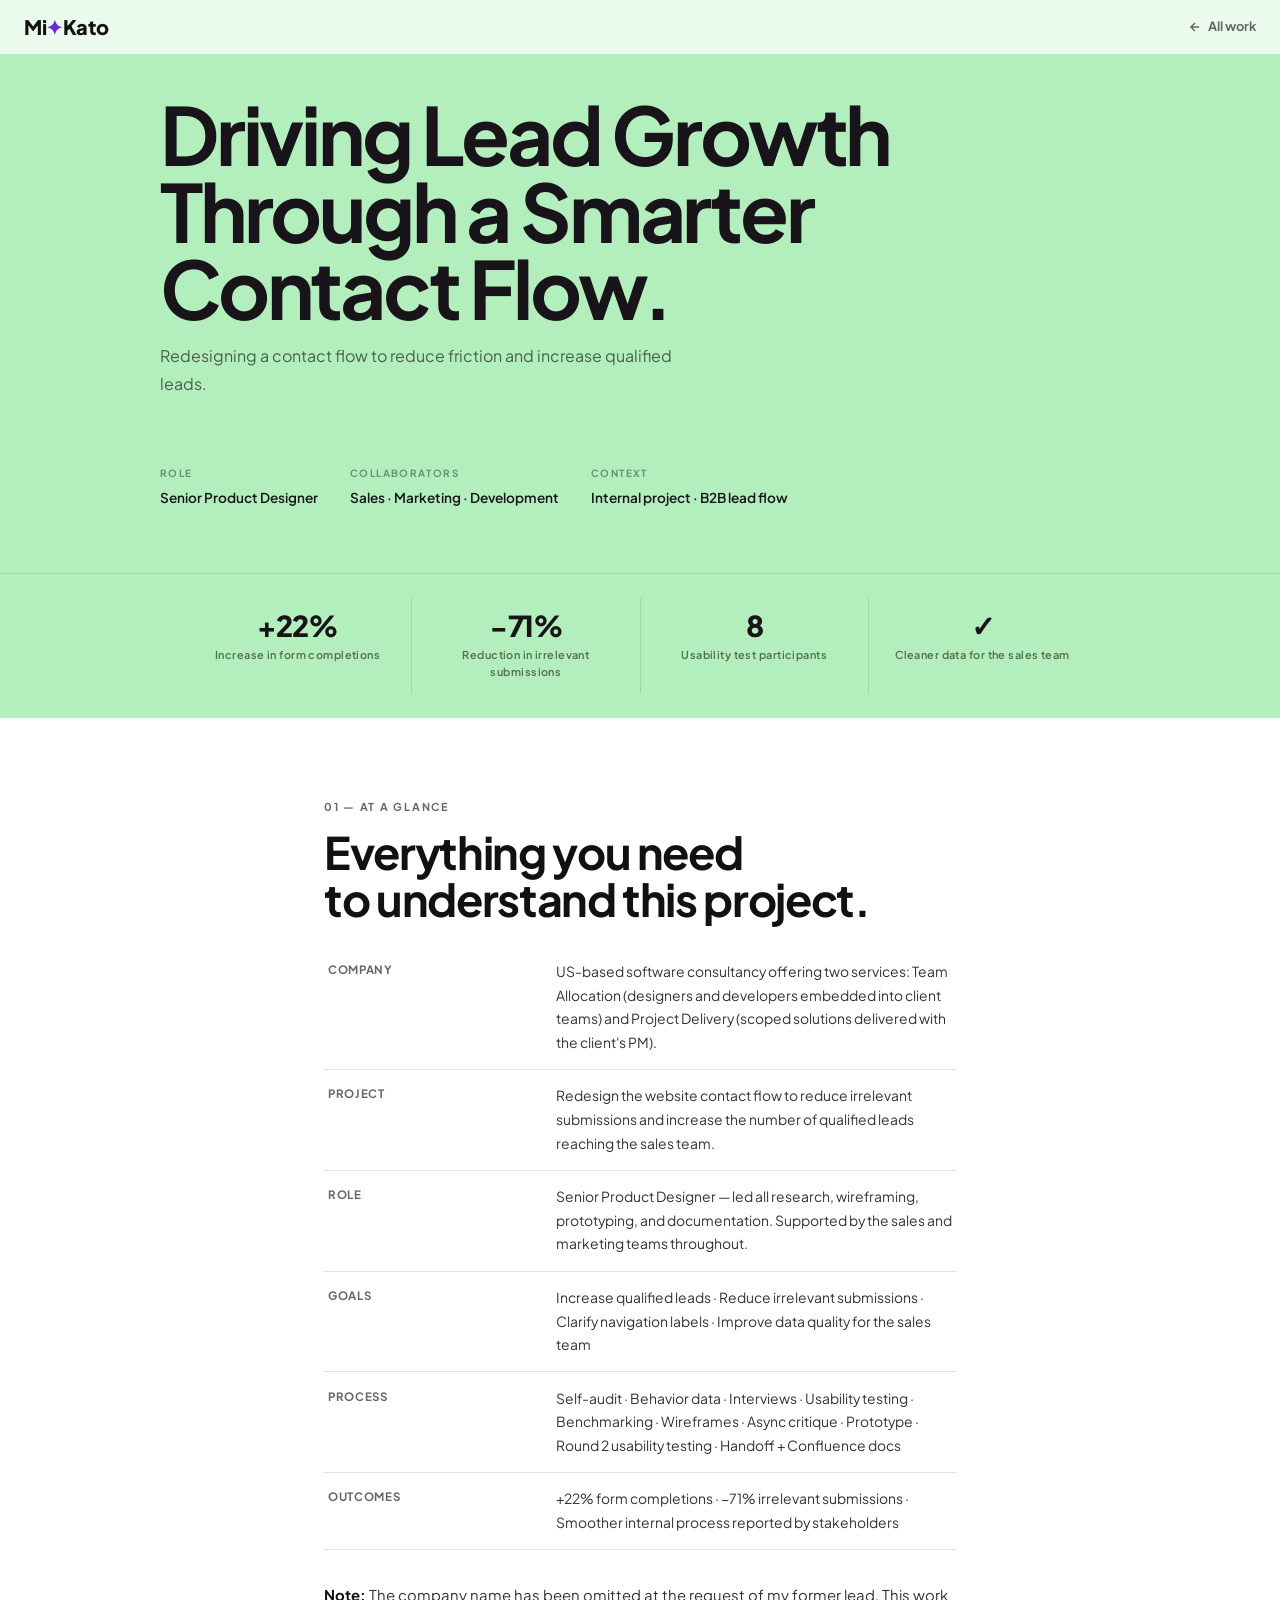
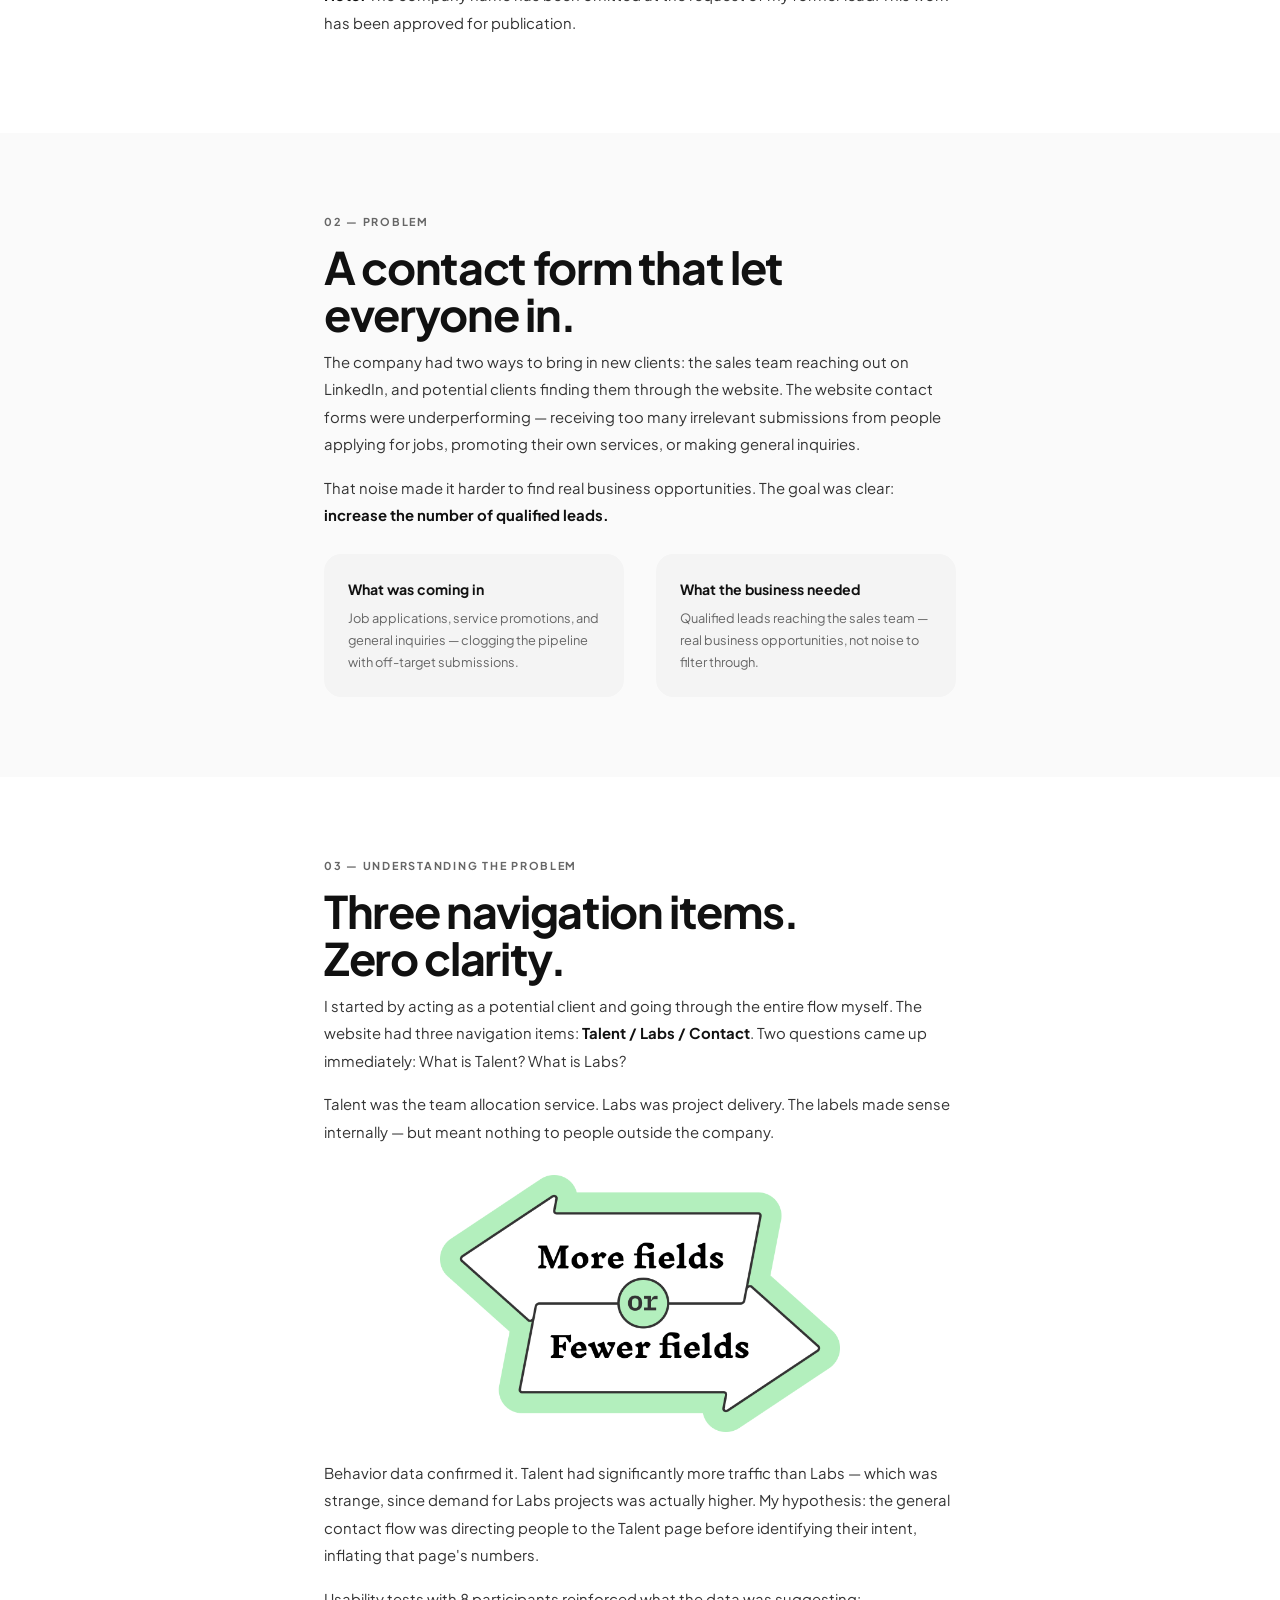
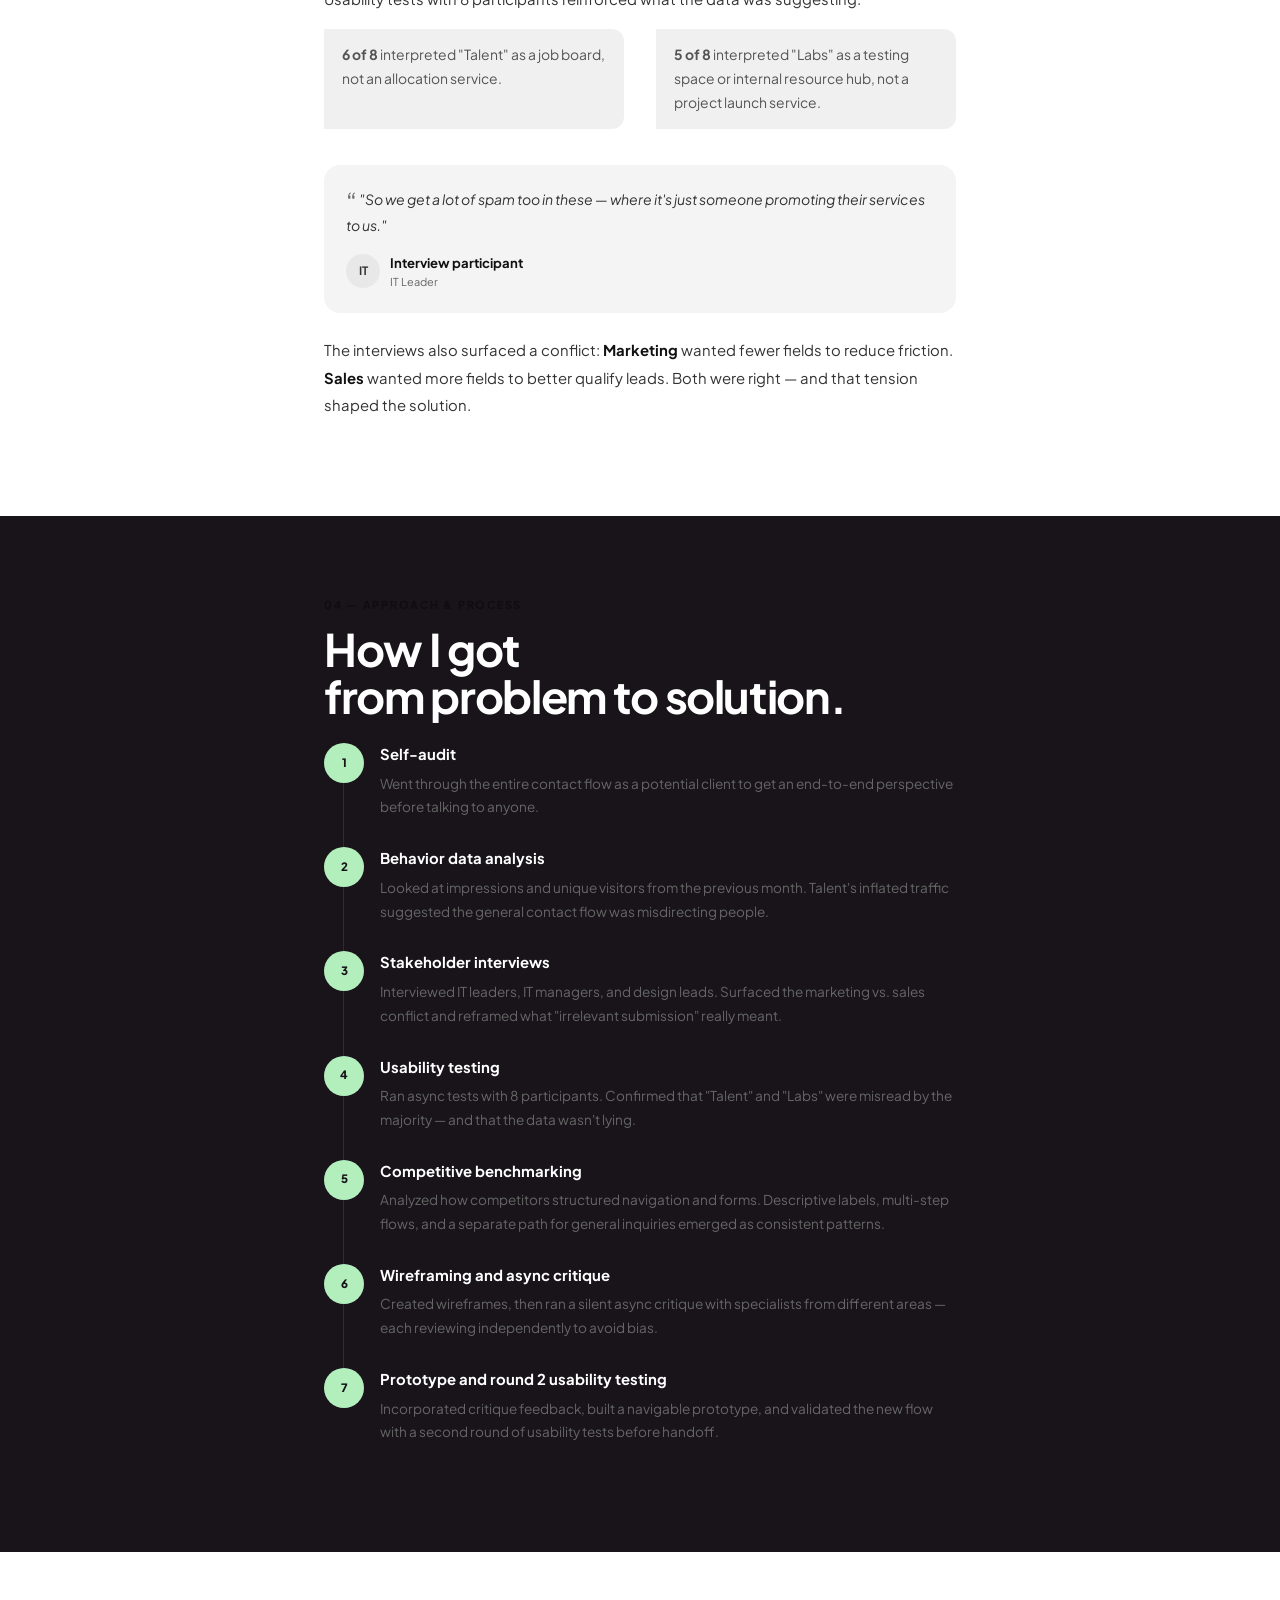
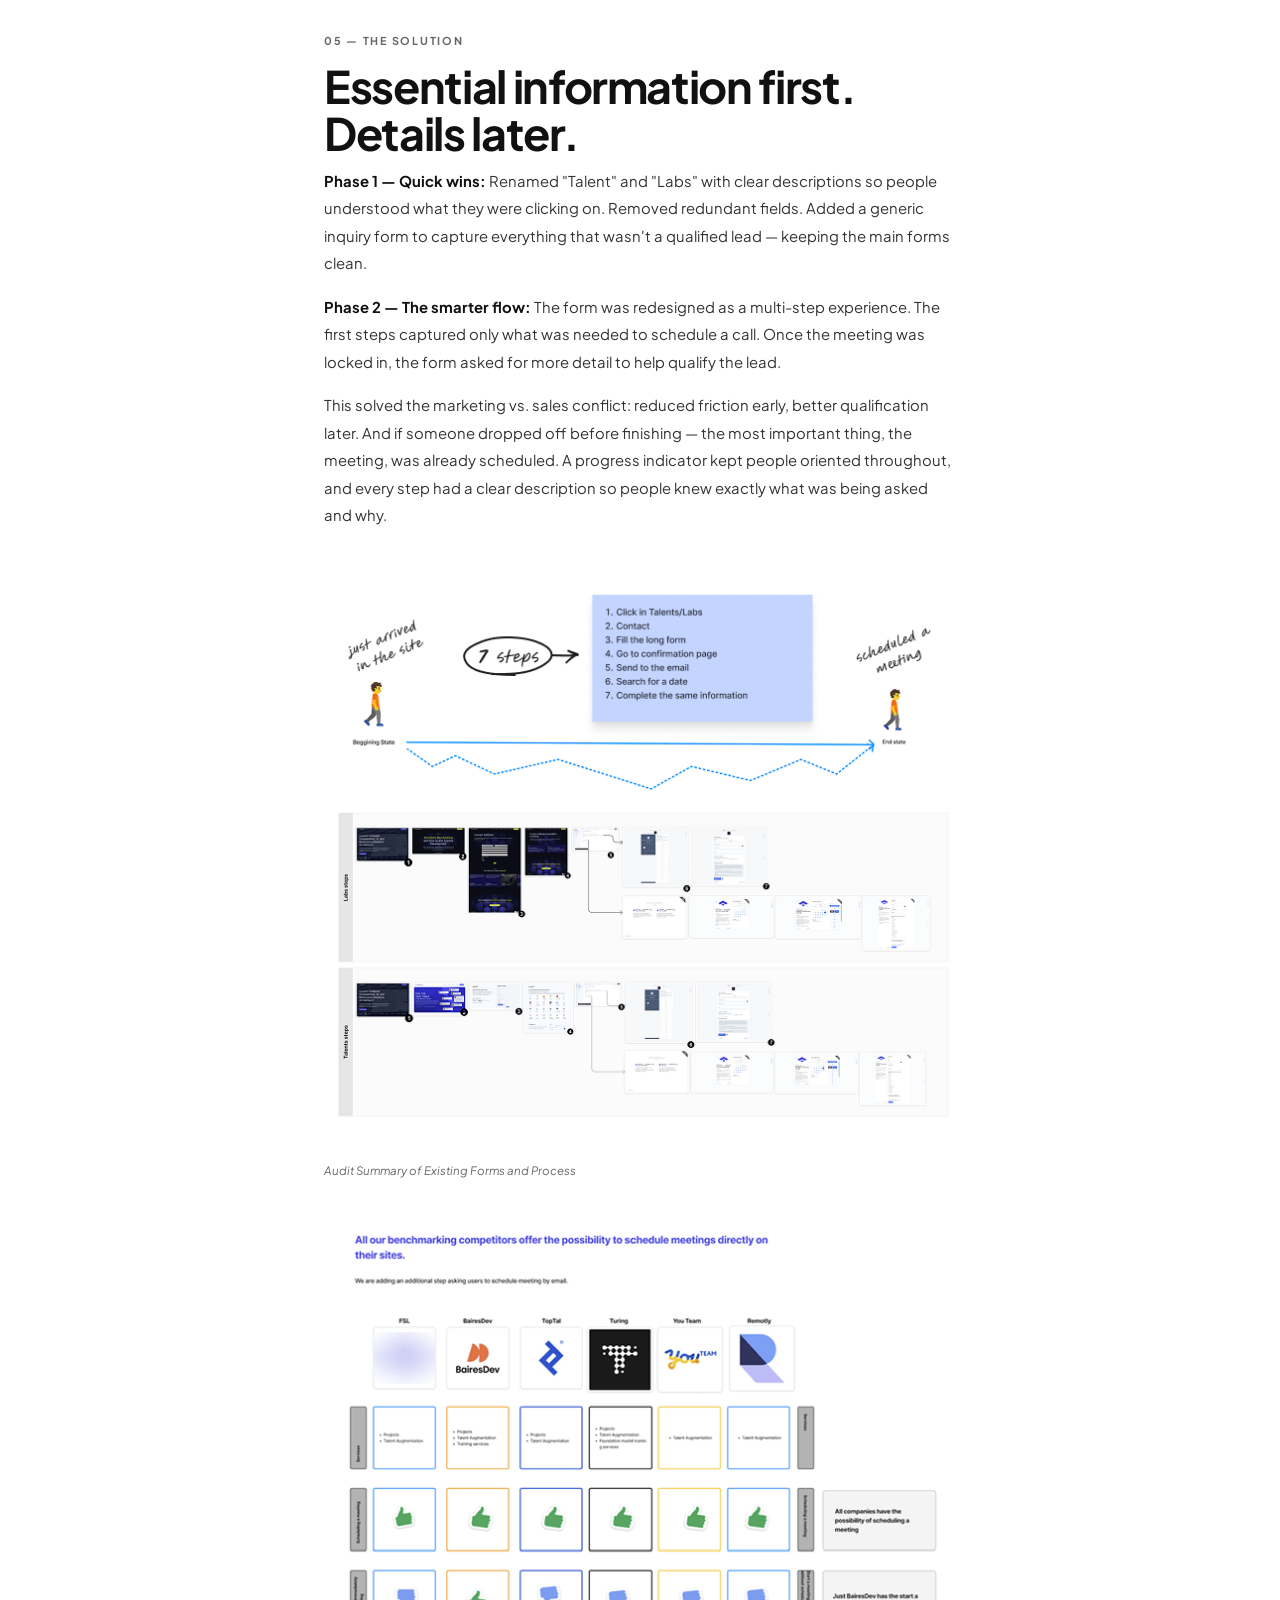
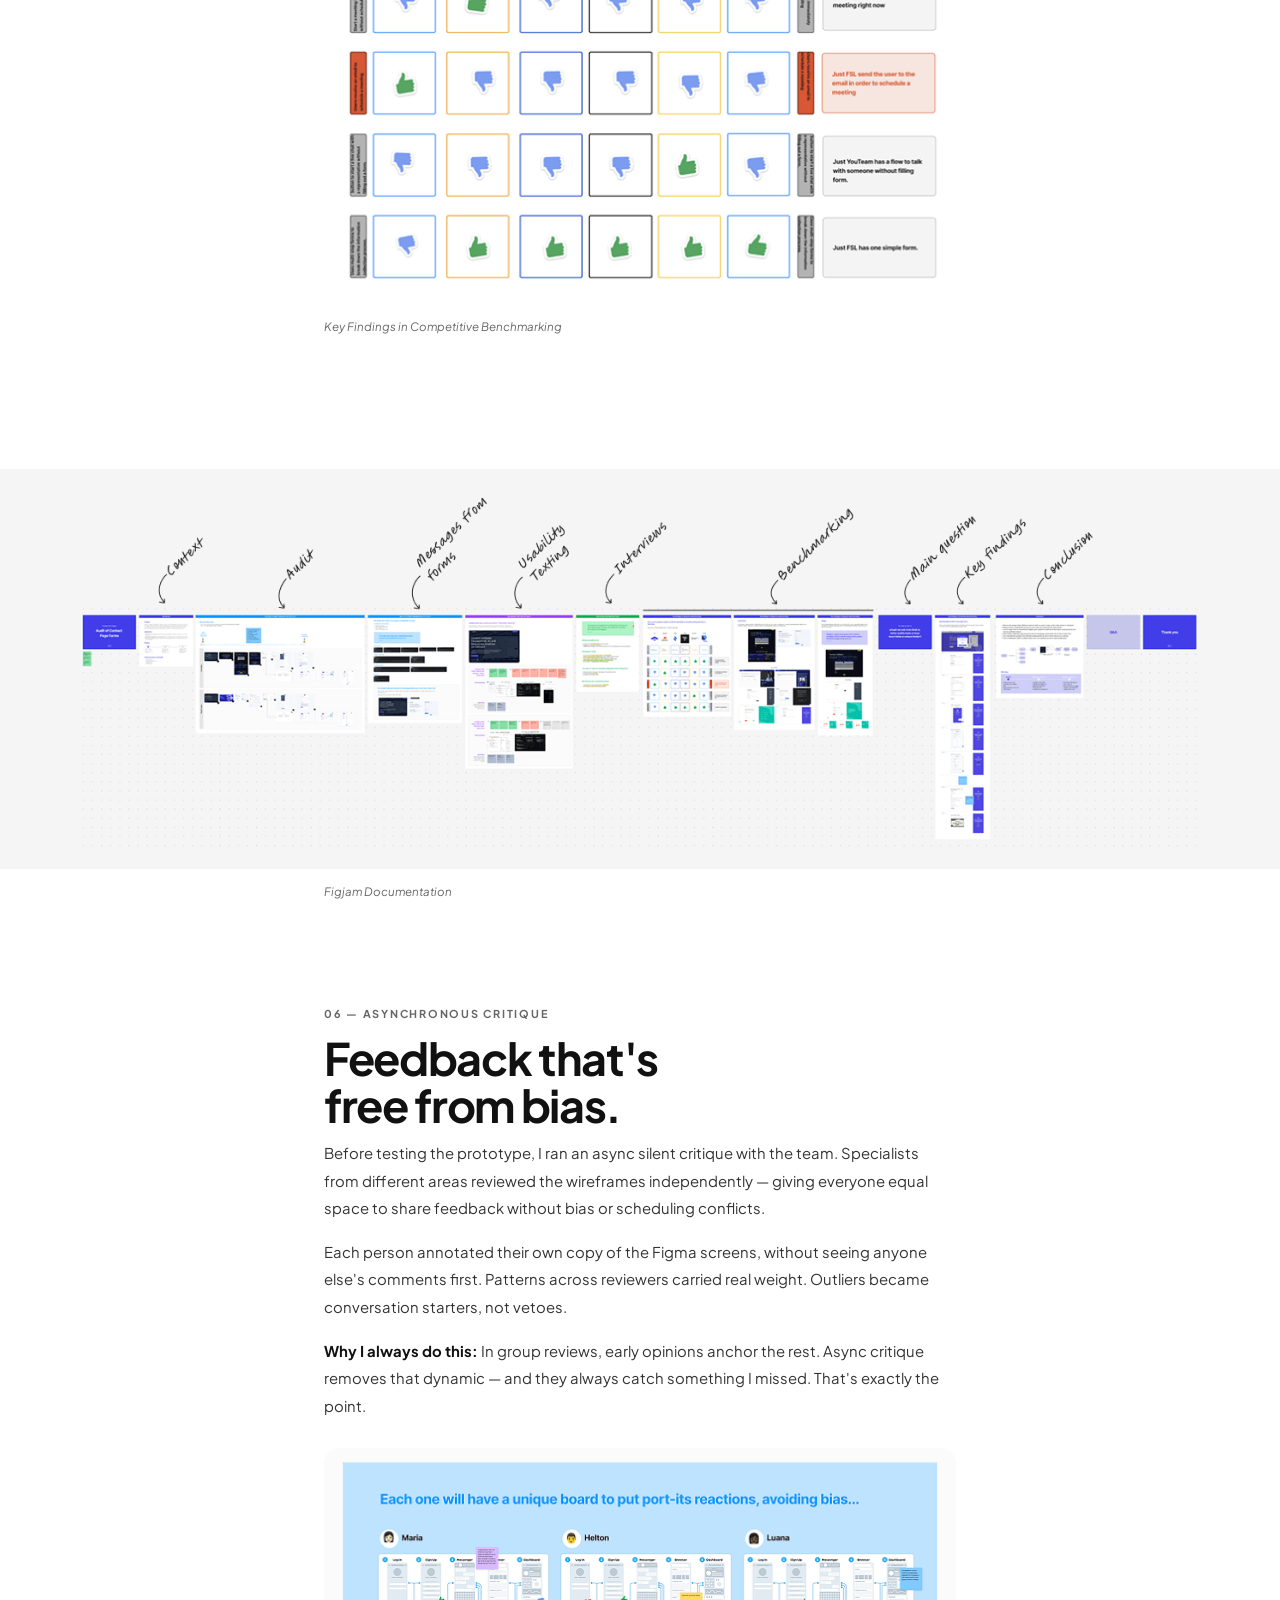
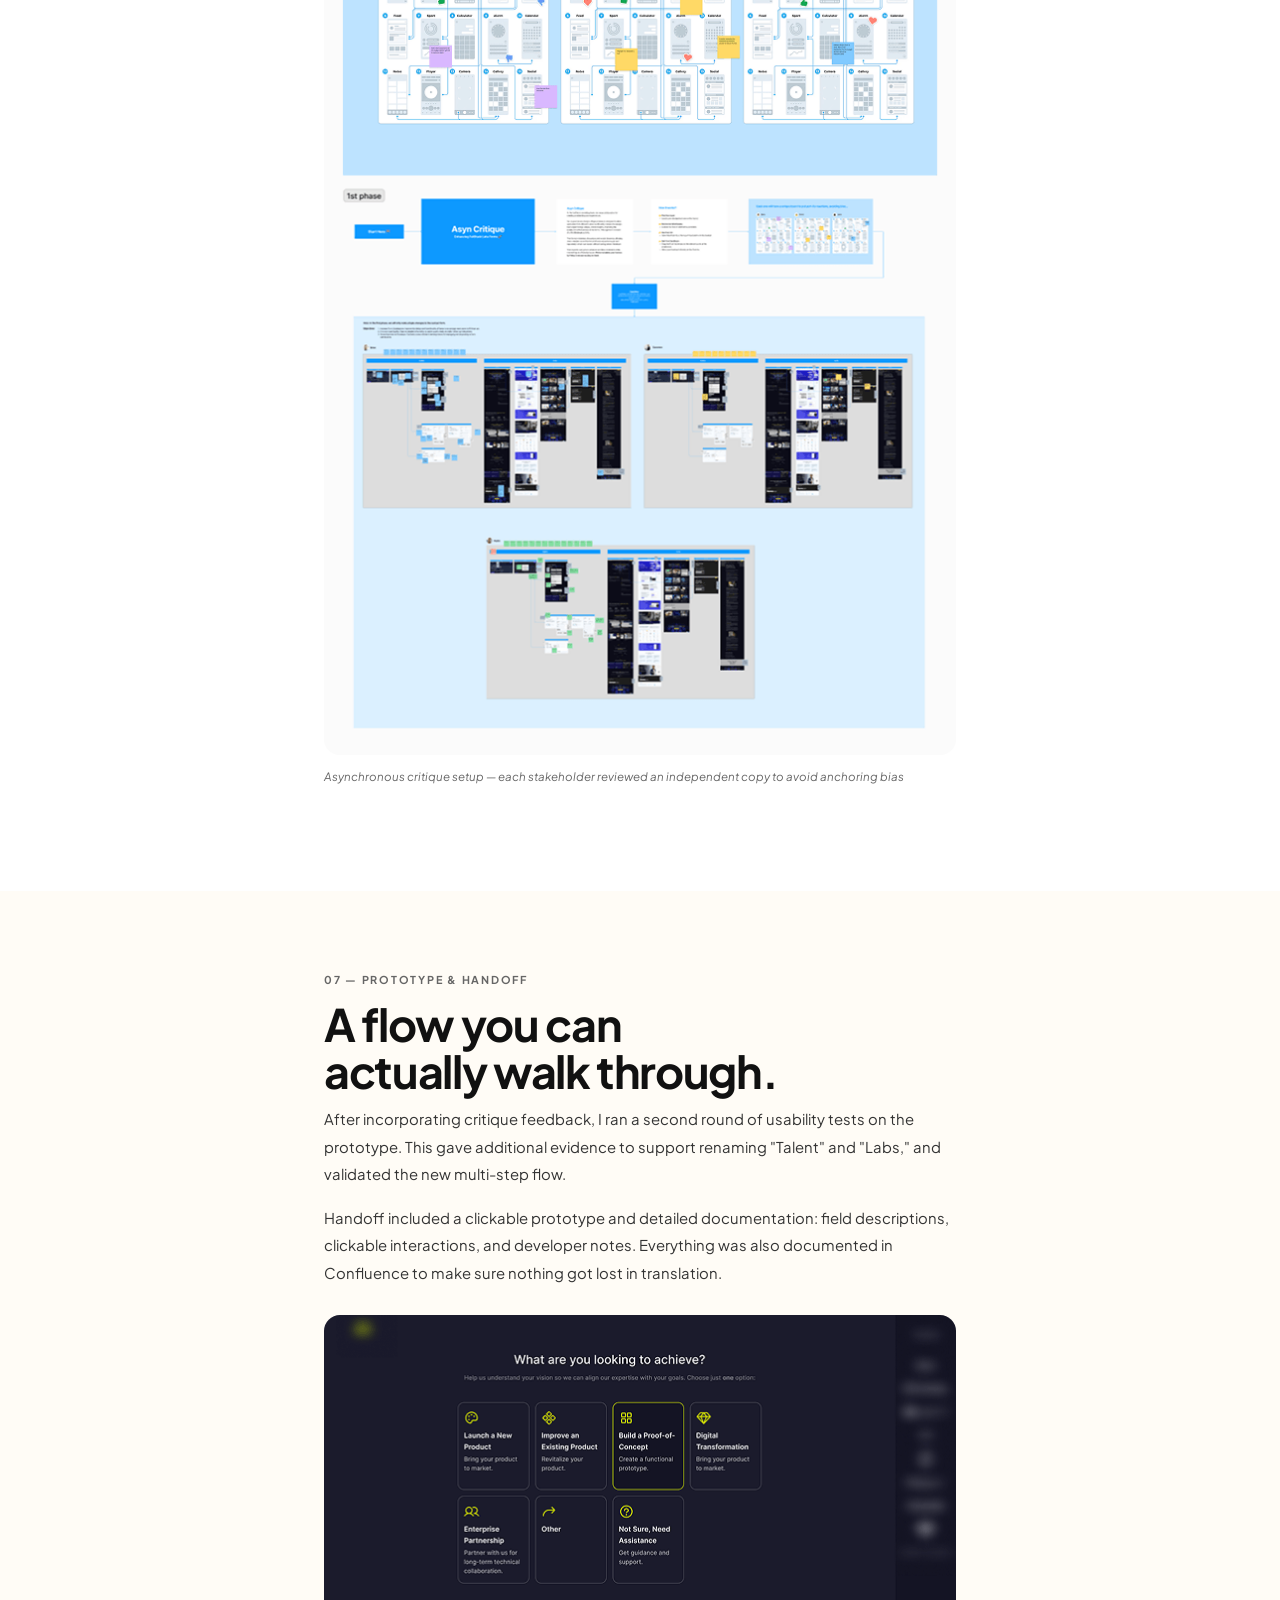
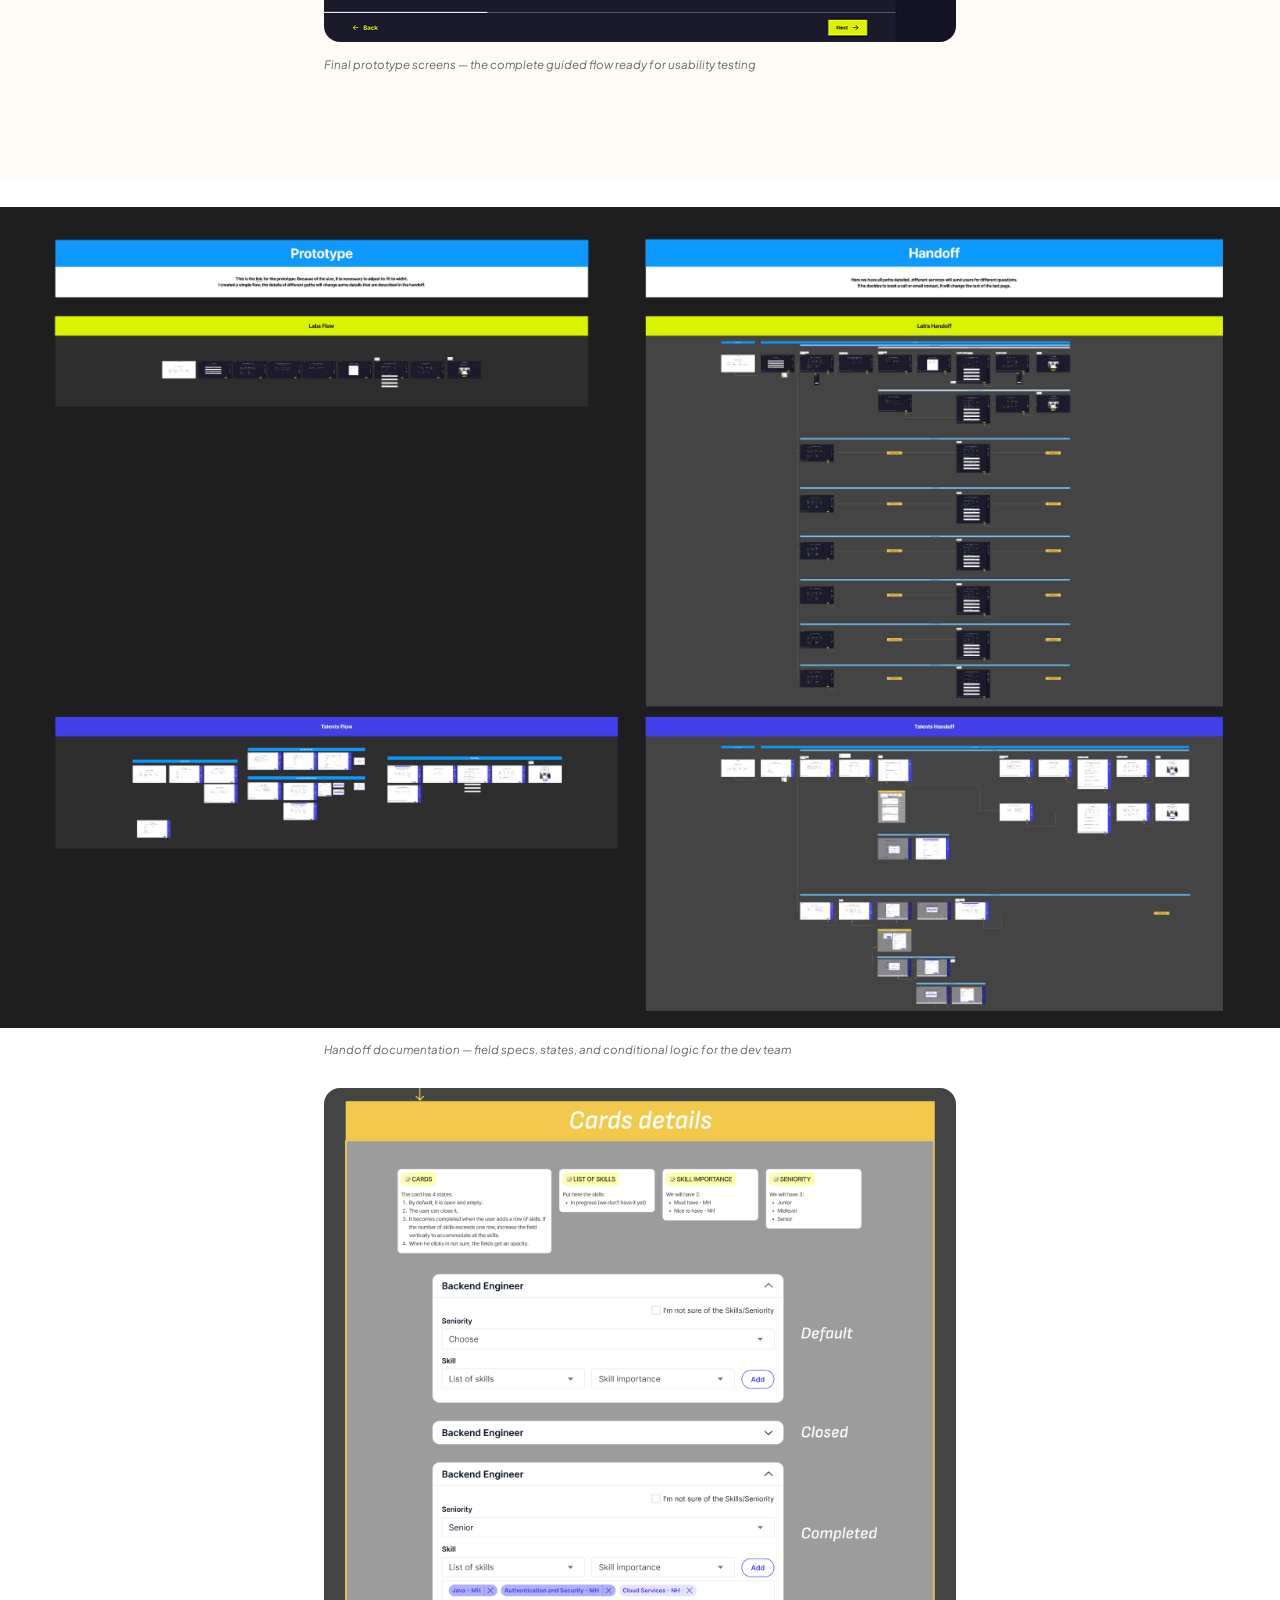
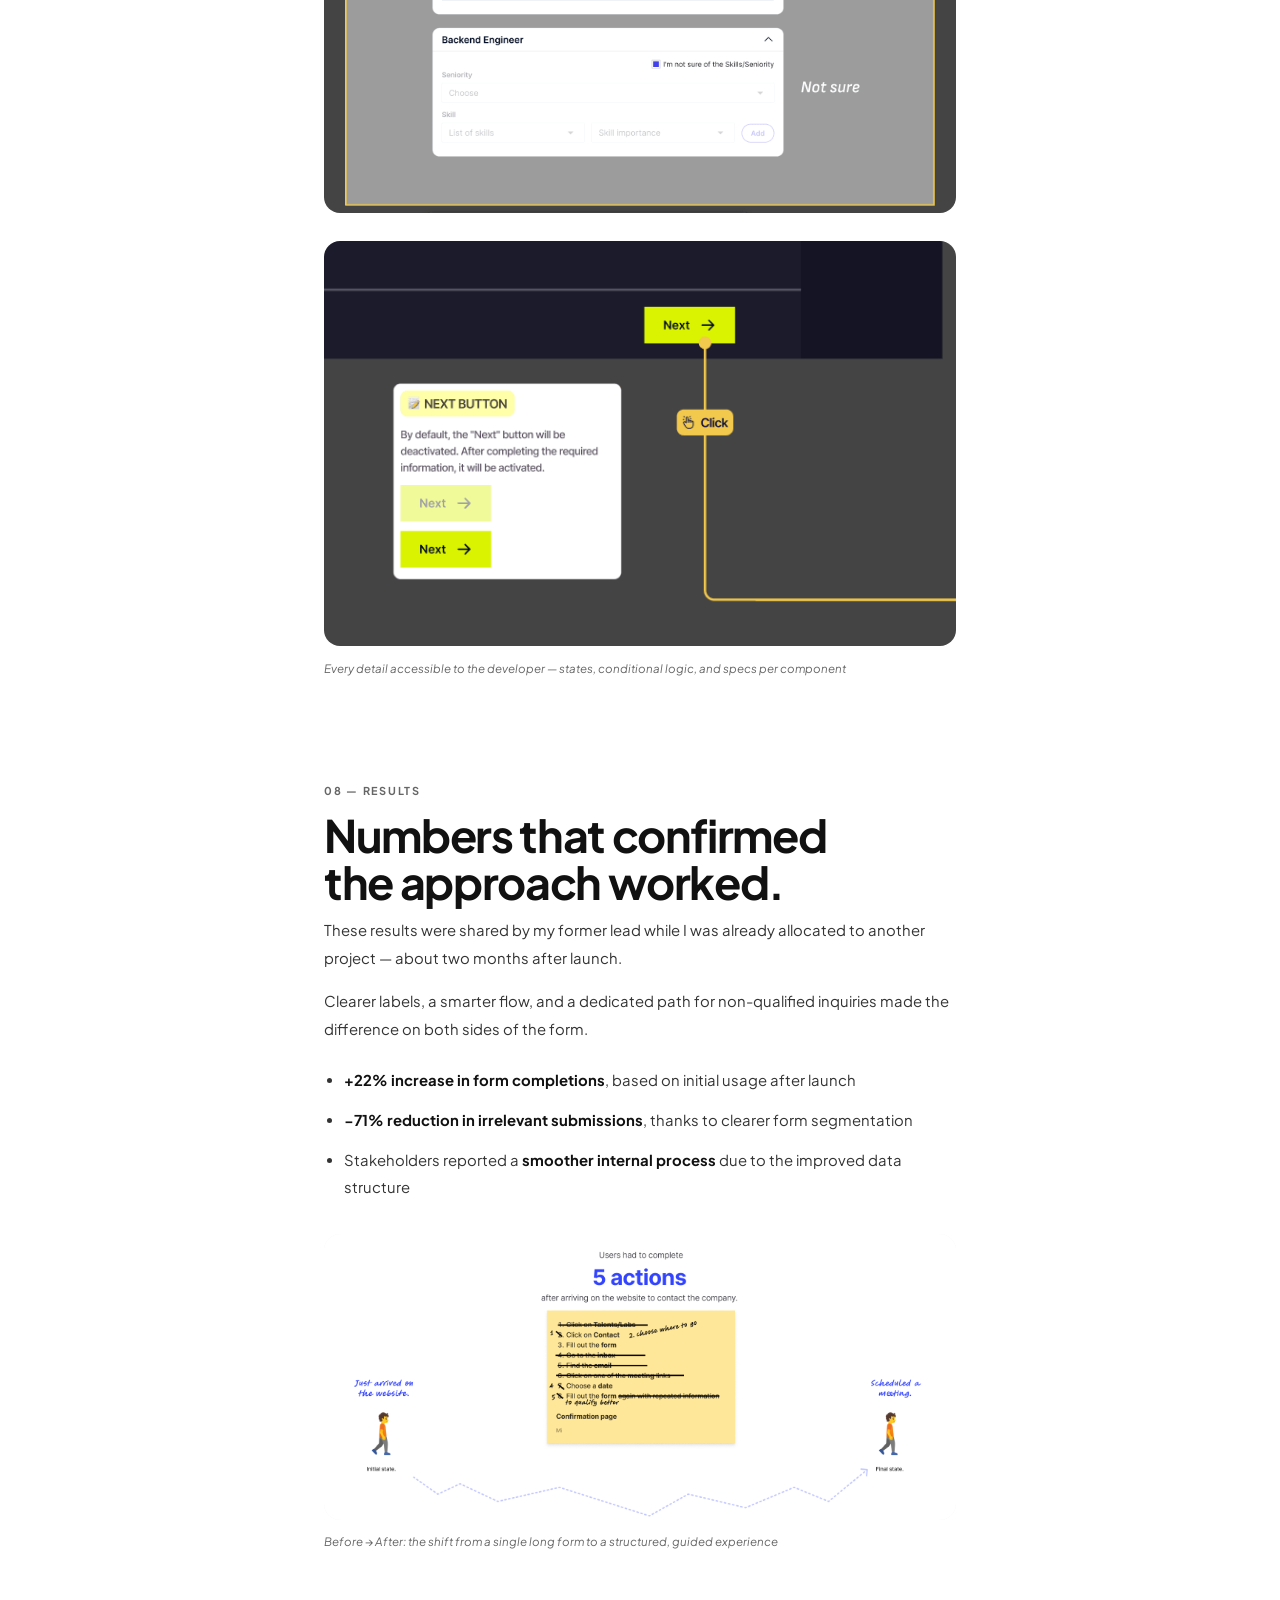
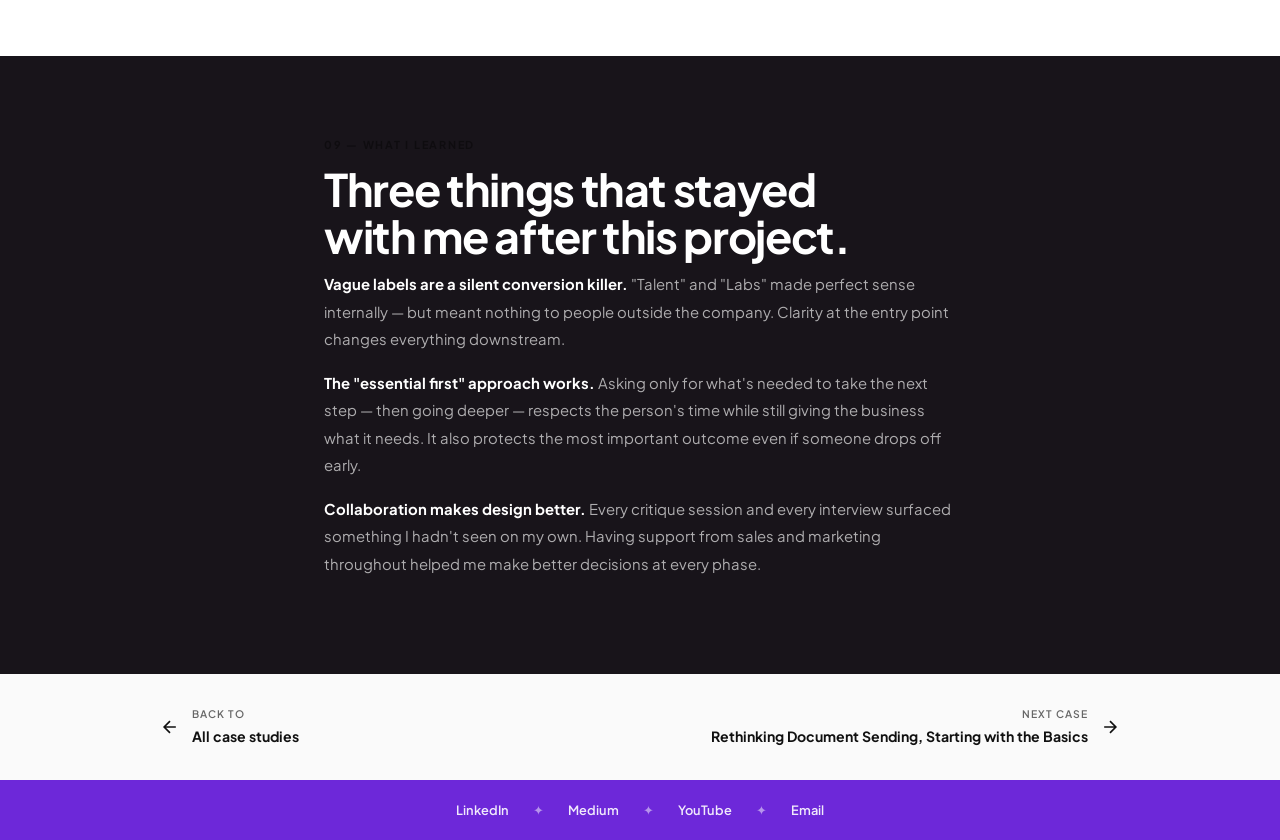
==== commit 25724b2c: "Ajuste imagem case-better-forms" ====
--- a/case-better-forms-better-leads.html
+++ b/case-better-forms-better-leads.html
@@ -5,7 +5,7 @@
   <meta charset="UTF-8" />
   <meta name="viewport" content="width=device-width, initial-scale=1.0" />
   <meta name="robots" content="noindex, nofollow" />
-  <title>Better Forms, Better Leads — Michelle Kato</title>
+  <title>Driving Lead Growth Through a Smarter Contact Flow — Michelle Kato</title>
   <link rel="icon" type="image/x-icon" href="imgs/favicon.ico">
   <link rel="stylesheet" href="shared.css" />
   <link rel="preconnect" href="https://fonts.googleapis.com" />
@@ -875,9 +875,8 @@
   <!-- ═══ HERO ═══ -->
   <div class="cs-hero">
     <div class="cs-hero-inner">
-      <h1 class="cs-h1 r d1">Better Forms,<br /><em>Better Leads.</em></h1>
-      <p class="cs-subtitle r d2">Refining contact forms to reduce friction, increase submissions, and improve lead
-        quality across the funnel.</p>
+      <h1 class="cs-h1 r d1">Driving Lead Growth<br /><em>Through a Smarter<br />Contact Flow.</em></h1>
+      <p class="cs-subtitle r d2">Redesigning a contact flow to reduce friction and increase qualified leads.</p>
       <div class="cs-meta r d3">
         <div>
           <div class="cs-meta-label">Role</div>
@@ -885,7 +884,7 @@
         </div>
         <div>
           <div class="cs-meta-label">Collaborators</div>
-          <div class="cs-meta-value">Dev · Design Leadership · Marketing</div>
+          <div class="cs-meta-value">Sales · Marketing · Development</div>
         </div>
         <div>
           <div class="cs-meta-label">Context</div>
@@ -902,20 +901,20 @@
     <div class="wrap-wide">
       <div class="ov-grid r">
         <div class="ov-cell">
-          <div class="ov-val">↑</div>
-          <div class="ov-lbl">Submission rate</div>
+          <div class="ov-val">+22%</div>
+          <div class="ov-lbl">Increase in form completions</div>
         </div>
         <div class="ov-cell">
-          <div class="ov-val">↑</div>
-          <div class="ov-lbl">Lead quality</div>
+          <div class="ov-val">−71%</div>
+          <div class="ov-lbl">Reduction in irrelevant submissions</div>
         </div>
         <div class="ov-cell">
-          <div class="ov-val">↓</div>
-          <div class="ov-lbl">Drop-off friction</div>
+          <div class="ov-val">8</div>
+          <div class="ov-lbl">Usability test participants</div>
         </div>
         <div class="ov-cell">
           <div class="ov-val">✓</div>
-          <div class="ov-lbl">Cleaner data for internal teams</div>
+          <div class="ov-lbl">Cleaner data for the sales team</div>
         </div>
       </div>
     </div>
@@ -930,36 +929,32 @@
 
       <table class="summary-table r d2">
         <tr>
+          <td>Company</td>
+          <td>US-based software consultancy offering two services: Team Allocation (designers and developers embedded into client teams) and Project Delivery (scoped solutions delivered with the client's PM).</td>
+        </tr>
+        <tr>
           <td>Project</td>
-          <td>Redesign contact forms to reduce friction, increase qualified submissions, and improve data quality for
-            internal teams.</td>
+          <td>Redesign the website contact flow to reduce irrelevant submissions and increase the number of qualified leads reaching the sales team.</td>
         </tr>
         <tr>
           <td>Role</td>
-          <td>Senior Product Designer — led research, design, and handoff. Collaborated with development, design
-            leadership, and marketing.</td>
+          <td>Senior Product Designer — led all research, wireframing, prototyping, and documentation. Supported by the sales and marketing teams throughout.</td>
         </tr>
         <tr>
           <td>Goals</td>
-          <td>
-            <div>Increase form submissions · Capture more qualified leads · Reduce friction · Improve data consistency
-            </div>
-          </td>
+          <td>Increase qualified leads · Reduce irrelevant submissions · Clarify navigation labels · Improve data quality for the sales team</td>
         </tr>
         <tr>
           <td>Process</td>
-          <td>Audit · Interviews · Usability testing · Benchmarking · Wireframes → Multi-step flows · Async critique ·
-            Prototype · Handoff</td>
+          <td>Self-audit · Behavior data · Interviews · Usability testing · Benchmarking · Wireframes · Async critique · Prototype · Round 2 usability testing · Handoff + Confluence docs</td>
         </tr>
         <tr>
           <td>Outcomes</td>
-          <td>Higher submission rates · Better lead quality · More consistent data · Reduced drop-off across multi-step
-            flow</td>
+          <td>+22% form completions · −71% irrelevant submissions · Smoother internal process reported by stakeholders</td>
         </tr>
       </table>
 
-      <p class="body-text r d3" style="margin-top:2rem;"><strong>Note:</strong> This project is shared with permission.
-        Sensitive details and company name have been omitted.</p>
+      <p class="body-text r d3" style="margin-top:2rem;"><strong>Note:</strong> The company name has been omitted at the request of my former lead. This work has been approved for publication.</p>
     </div>
   </div>
 
@@ -968,22 +963,18 @@
   <div class="sec-gray">
     <div class="wrap">
       <span class="eyebrow r">02 — Problem</span>
-      <h2 class="sec-h r d1">Forms were working.<br />Just not <em>effectively.</em></h2>
-      <p class="body-text r d2">Users faced long, repetitive fields with little guidance. There was no clear sense of
-        progress or purpose — just a wall of inputs to get through.</p>
-      <p class="body-text r d3">Internal teams received inconsistent or incomplete data on the other end. Submissions
-        existed, but not always from the right people — or with the right information.</p>
+      <h2 class="sec-h r d1">A contact form that let<br /><em>everyone in.</em></h2>
+      <p class="body-text r d2">The company had two ways to bring in new clients: the sales team reaching out on LinkedIn, and potential clients finding them through the website. The website contact forms were underperforming — receiving too many irrelevant submissions from people applying for jobs, promoting their own services, or making general inquiries.</p>
+      <p class="body-text r d3">That noise made it harder to find real business opportunities. The goal was clear: <strong>increase the number of qualified leads.</strong></p>
 
       <div class="two-col r d4">
         <div class="col-card-w">
-          <div class="col-card-title-dark">User side</div>
-          <div class="col-card-desc-dark">Long, repetitive fields. No guidance. No sense of progress. Easy to abandon.
-          </div>
+          <div class="col-card-title-dark">What was coming in</div>
+          <div class="col-card-desc-dark">Job applications, service promotions, and general inquiries — clogging the pipeline with off-target submissions.</div>
         </div>
         <div class="col-card-w">
-          <div class="col-card-title-dark">Business side</div>
-          <div class="col-card-desc-dark">Incomplete or off-scope submissions. Data that was hard to act on internally.
-          </div>
+          <div class="col-card-title-dark">What the business needed</div>
+          <div class="col-card-desc-dark">Qualified leads reaching the sales team — real business opportunities, not noise to filter through.</div>
         </div>
       </div>
     </div>
@@ -993,22 +984,41 @@
   <!-- ═══ OPPORTUNITY ═══ -->
   <div class="sec-white">
     <div class="wrap">
-      <span class="eyebrow r">03 — Opportunity</span>
-      <h2 class="sec-h r d1">Not just more submissions.<br /><em>Better</em> ones.</h2>
-
-      <p class="body-text r d2">Should we add more fields to better qualify leads — or keep fewer fields to reduce
-        friction? This created a tension between <strong>Marketing</strong>, who wanted shorter forms for higher
-        conversions, and <strong>Sales</strong>, who needed more data to qualify leads effectively.</p>
+      <span class="eyebrow r">03 — Understanding the Problem</span>
+      <h2 class="sec-h r d1">Three navigation items.<br /><em>Zero clarity.</em></h2>
+
+      <p class="body-text r d2">I started by acting as a potential client and going through the entire flow myself. The website had three navigation items: <strong>Talent / Labs / Contact</strong>. Two questions came up immediately: What is Talent? What is Labs?</p>
+      <p class="body-text r d3">Talent was the team allocation service. Labs was project delivery. The labels made sense internally — but meant nothing to people outside the company.</p>
 
       <div class="r" style="display:flex;justify-content:center;margin:1.75rem 0;">
         <img src="imgs/f-img.png" alt="" style="width:400px;max-width:100%;height:auto;display:block;" />
       </div>
 
-      <p class="body-text r d3">The answer wasn't choosing a side. It was improving how forms <strong>guide people
-          through the process</strong> — so the right information arrived at the right time, without adding friction.
-      </p>
-      <p class="body-text r d4">When forms are clear, the right people complete them. When data is structured, teams can
-        act on it. Both sides win.</p>
+      <p class="body-text r d4">Behavior data confirmed it. Talent had significantly more traffic than Labs — which was strange, since demand for Labs projects was actually higher. My hypothesis: the general contact flow was directing people to the Talent page before identifying their intent, inflating that page's numbers.</p>
+
+      <p class="body-text r d4">Usability tests with 8 participants reinforced what the data was suggesting:</p>
+
+      <div class="two-col r" style="margin-top:1rem;">
+        <div class="insight-card-w">
+          <p class="insight-text-w"><strong>6 of 8</strong> interpreted "Talent" as a job board, not an allocation service.</p>
+        </div>
+        <div class="insight-card-w">
+          <p class="insight-text-w"><strong>5 of 8</strong> interpreted "Labs" as a testing space or internal resource hub, not a project launch service.</p>
+        </div>
+      </div>
+
+      <div class="q r" style="margin-top:1.5rem;">
+        <p class="qt">"So we get a lot of spam too in these — where it's just someone promoting their services to us."</p>
+        <div class="qa">
+          <div class="av">IT</div>
+          <div>
+            <div class="an">Interview participant</div>
+            <div class="ar">IT Leader</div>
+          </div>
+        </div>
+      </div>
+
+      <p class="body-text r" style="margin-top:1.5rem;">The interviews also surfaced a conflict: <strong>Marketing</strong> wanted fewer fields to reduce friction. <strong>Sales</strong> wanted more fields to better qualify leads. Both were right — and that tension shaped the solution.</p>
     </div>
   </div>
 
@@ -1023,49 +1033,50 @@
         <div class="step">
           <div class="step-num">1</div>
           <div class="step-body">
-            <div class="step-title" style="color:var(--white);">Audit and data analysis</div>
-            <div class="step-desc">Reviewed forms, user messages, and drop-off metrics to map where friction was
-              happening and why.</div>
+            <div class="step-title" style="color:var(--white);">Self-audit</div>
+            <div class="step-desc">Went through the entire contact flow as a potential client to get an end-to-end perspective before talking to anyone.</div>
           </div>
         </div>
         <div class="step">
           <div class="step-num">2</div>
           <div class="step-body">
-            <div class="step-title" style="color:var(--white);">User understanding</div>
-            <div class="step-desc">Conducted interviews and usability tests to observe real behavior — not assumptions.
-            </div>
+            <div class="step-title" style="color:var(--white);">Behavior data analysis</div>
+            <div class="step-desc">Looked at impressions and unique visitors from the previous month. Talent's inflated traffic suggested the general contact flow was misdirecting people.</div>
           </div>
         </div>
         <div class="step">
           <div class="step-num">3</div>
           <div class="step-body">
-            <div class="step-title" style="color:var(--white);">Benchmarking</div>
-            <div class="step-desc">Analyzed similar products to identify patterns that improve completion rates without
-              adding complexity.</div>
+            <div class="step-title" style="color:var(--white);">Stakeholder interviews</div>
+            <div class="step-desc">Interviewed IT leaders, IT managers, and design leads. Surfaced the marketing vs. sales conflict and reframed what "irrelevant submission" really meant.</div>
           </div>
         </div>
         <div class="step">
           <div class="step-num">4</div>
           <div class="step-body">
-            <div class="step-title" style="color:var(--white);">Redesign</div>
-            <div class="step-desc">Created wireframes and shifted to multi-step flows to reduce cognitive load and guide
-              users more clearly.</div>
+            <div class="step-title" style="color:var(--white);">Usability testing</div>
+            <div class="step-desc">Ran async tests with 8 participants. Confirmed that "Talent" and "Labs" were misread by the majority — and that the data wasn't lying.</div>
           </div>
         </div>
         <div class="step">
           <div class="step-num">5</div>
           <div class="step-body">
-            <div class="step-title" style="color:var(--white);">Asynchronous critique</div>
-            <div class="step-desc">Collected feedback using duplicated Figma screens — one per stakeholder — to avoid
-              bias and capture independent perspectives.</div>
+            <div class="step-title" style="color:var(--white);">Competitive benchmarking</div>
+            <div class="step-desc">Analyzed how competitors structured navigation and forms. Descriptive labels, multi-step flows, and a separate path for general inquiries emerged as consistent patterns.</div>
           </div>
         </div>
         <div class="step">
           <div class="step-num">6</div>
           <div class="step-body">
-            <div class="step-title" style="color:var(--white);">Prototype and handoff</div>
-            <div class="step-desc">Built a navigable prototype to validate the experience, then delivered structured
-              designs ready for implementation.</div>
+            <div class="step-title" style="color:var(--white);">Wireframing and async critique</div>
+            <div class="step-desc">Created wireframes, then ran a silent async critique with specialists from different areas — each reviewing independently to avoid bias.</div>
+          </div>
+        </div>
+        <div class="step">
+          <div class="step-num">7</div>
+          <div class="step-body">
+            <div class="step-title" style="color:var(--white);">Prototype and round 2 usability testing</div>
+            <div class="step-desc">Incorporated critique feedback, built a navigable prototype, and validated the new flow with a second round of usability tests before handoff.</div>
           </div>
         </div>
       </div>
@@ -1076,12 +1087,11 @@
   <!-- ═══ REDESIGN + IMAGES ═══ -->
   <div class="sec-white">
     <div class="wrap">
-      <span class="eyebrow r">05 — Redesign</span>
-      <h2 class="sec-h r d1">From one long form<br />to a <em>guided flow.</em></h2>
-      <p class="body-text r d2">The key insight was simple: <strong>one screen, one decision.</strong> Multi-step forms
-        reduce cognitive load by breaking the experience into smaller, focused moments.</p>
-      <p class="body-text r d3">Wireframes explored different ways to sequence the questions — prioritizing what
-        mattered most to move forward, and deferring what could come later.</p>
+      <span class="eyebrow r">05 — The Solution</span>
+      <h2 class="sec-h r d1">Essential information first.<br /><em>Details later.</em></h2>
+      <p class="body-text r d2"><strong>Phase 1 — Quick wins:</strong> Renamed "Talent" and "Labs" with clear descriptions so people understood what they were clicking on. Removed redundant fields. Added a generic inquiry form to capture everything that wasn't a qualified lead — keeping the main forms clean.</p>
+      <p class="body-text r d3"><strong>Phase 2 — The smarter flow:</strong> The form was redesigned as a multi-step experience. The first steps captured only what was needed to schedule a call. Once the meeting was locked in, the form asked for more detail to help qualify the lead.</p>
+      <p class="body-text r d4">This solved the marketing vs. sales conflict: reduced friction early, better qualification later. And if someone dropped off before finishing — the most important thing, the meeting, was already scheduled. A progress indicator kept people oriented throughout, and every step had a clear description so people knew exactly what was being asked and why.</p>
 
       <div class="img-block r">
         <img src="imgs/f-img1.png" alt="Audit Summary of Existing Forms and Process" />
@@ -1107,14 +1117,10 @@
     <div class="wrap">
       <span class="eyebrow r">06 — Asynchronous Critique</span>
       <h2 class="sec-h r d1">Feedback that's<br /><em>free from bias.</em></h2>
-      <p class="body-text r d2">Instead of a group review where the first voice shapes the room, I duplicated Figma
-        screens — one copy per stakeholder. Each person annotated independently, without seeing other comments first.
-      </p>
-      <p class="body-text r d3">This keeps feedback honest. Patterns across stakeholders carry real weight. Outliers
-        become a conversation starter, not a veto.</p>
-
-      <p class="body-text r d4"><strong>Why this matters:</strong> In group reviews, early opinions anchor the rest.
-        Async critique removes that dynamic and surfaces what people actually think.</p>
+      <p class="body-text r d2">Before testing the prototype, I ran an async silent critique with the team. Specialists from different areas reviewed the wireframes independently — giving everyone equal space to share feedback without bias or scheduling conflicts.</p>
+      <p class="body-text r d3">Each person annotated their own copy of the Figma screens, without seeing anyone else's comments first. Patterns across reviewers carried real weight. Outliers became conversation starters, not vetoes.</p>
+
+      <p class="body-text r d4"><strong>Why I always do this:</strong> In group reviews, early opinions anchor the rest. Async critique removes that dynamic — and they always catch something I missed. That's exactly the point.</p>
 
       <div class="img-block r">
         <img src="imgs/f-img4.png" alt="Figma with duplicated screens and stakeholder comments" />
@@ -1128,12 +1134,10 @@
   <!-- ═══ PROTOTYPE + IMAGES ═══ -->
   <div class="sec-white" style="background:#FFFCF6;">
     <div class="wrap">
-      <span class="eyebrow r">07 — Prototype</span>
+      <span class="eyebrow r">07 — Prototype & Handoff</span>
       <h2 class="sec-h r d1">A flow you can<br /><em>actually walk through.</em></h2>
-      <p class="body-text r d2">After critique, I translated the refined design into a navigable prototype in Figma. The
-        goal was to validate the full experience — not just individual screens.</p>
-      <p class="body-text r d3">Testing with a real flow surfaces things a static screen never will: hesitation moments,
-        unclear labels, and transitions that feel off.</p>
+      <p class="body-text r d2">After incorporating critique feedback, I ran a second round of usability tests on the prototype. This gave additional evidence to support renaming "Talent" and "Labs," and validated the new multi-step flow.</p>
+      <p class="body-text r d3">Handoff included a clickable prototype and detailed documentation: field descriptions, clickable interactions, and developer notes. Everything was also documented in Confluence to make sure nothing got lost in translation.</p>
 
       <div class="img-block r">
         <img src="imgs/f-img5.png" alt="High-fidelity prototype screens" />
@@ -1165,26 +1169,19 @@
   <div class="sec-white">
     <div class="wrap">
       <span class="eyebrow r">08 — Results</span>
-      <h2 class="sec-h r d1">A clearer path from<br /><em>start to submission.</em></h2>
-      <p class="body-text r d2">Users moved forward with less hesitation. The new flow gave them a sense of progress and
-        purpose — something the original form never offered.</p>
-      <p class="body-text r d3">Teams received more consistent and useful data on the other side. The redesign didn't
-        just improve the experience — it made the data actionable.</p>
+      <h2 class="sec-h r d1">Numbers that confirmed<br /><em>the approach worked.</em></h2>
+      <p class="body-text r d2">These results were shared by my former lead while I was already allocated to another project — about two months after launch.</p>
+      <p class="body-text r d3">Clearer labels, a smarter flow, and a dedicated path for non-qualified inquiries made the difference on both sides of the form.</p>
 
       <ul class="r d4"
         style="list-style:disc;padding-left:1.25rem;display:flex;flex-direction:column;gap:.75rem;margin-top:1.5rem;">
-        <li class="body-text" style="margin:0;">Noticeable <strong>increase in submission rates</strong> after launch
-        </li>
-        <li class="body-text" style="margin:0;"><strong>Improved lead quality</strong> validated through internal team
-          feedback</li>
-        <li class="body-text" style="margin:0;">More <strong>consistent data</strong> reaching internal teams — less
-          cleanup, more action</li>
-        <li class="body-text" style="margin:0;">Reduced friction across multi-step completion — <strong>fewer
-            drop-offs</strong></li>
+        <li class="body-text" style="margin:0;"><strong>+22% increase in form completions</strong>, based on initial usage after launch</li>
+        <li class="body-text" style="margin:0;"><strong>−71% reduction in irrelevant submissions</strong>, thanks to clearer form segmentation</li>
+        <li class="body-text" style="margin:0;">Stakeholders reported a <strong>smoother internal process</strong> due to the improved data structure</li>
       </ul>
 
       <div class="img-block r" style="margin-top:2rem;">
-        <img src="imgs/f-img7.png" alt="Before and after comparison" />
+        <img src="imgs/f-img7.png" alt="Before and after comparison" style="width:100%;object-fit:contain;" />
       </div>
       <p class="img-caption r">Before → After: the shift from a single long form to a structured, guided experience</p>
     </div>
@@ -1194,15 +1191,11 @@
   <!-- ═══ KEY TAKEAWAY ═══ -->
   <div class="sec-black">
     <div class="wrap">
-      <span class="eyebrow eyebrow-w r">09 — Key Takeaway</span>
-      <h2 class="sec-h sec-h-w r d1">Better forms are not<br />about more or fewer <em>fields.</em></h2>
-      <p class="body-text body-text-w r d2">They are about <strong>guidance.</strong> When users understand what to do,
-        they complete. When the data is structured, the business benefits.</p>
-      <p class="body-text body-text-w r d3">The redesign succeeded not because we removed friction, but because we
-        replaced confusion with clarity — at every step of the way.</p>
-
-      <p class="body-text body-text-w r d4">The real unlock wasn't simplifying the form — it was making the path forward
-        obvious. When people know what comes next and why it matters, they keep going.</p>
+      <span class="eyebrow eyebrow-w r">09 — What I Learned</span>
+      <h2 class="sec-h sec-h-w r d1">Three things that stayed<br /><em>with me after this project.</em></h2>
+      <p class="body-text body-text-w r d2"><strong>Vague labels are a silent conversion killer.</strong> "Talent" and "Labs" made perfect sense internally — but meant nothing to people outside the company. Clarity at the entry point changes everything downstream.</p>
+      <p class="body-text body-text-w r d3"><strong>The "essential first" approach works.</strong> Asking only for what's needed to take the next step — then going deeper — respects the person's time while still giving the business what it needs. It also protects the most important outcome even if someone drops off early.</p>
+      <p class="body-text body-text-w r d4"><strong>Collaboration makes design better.</strong> Every critique session and every interview surfaced something I hadn't seen on my own. Having support from sales and marketing throughout helped me make better decisions at every phase.</p>
     </div>
   </div>
 
